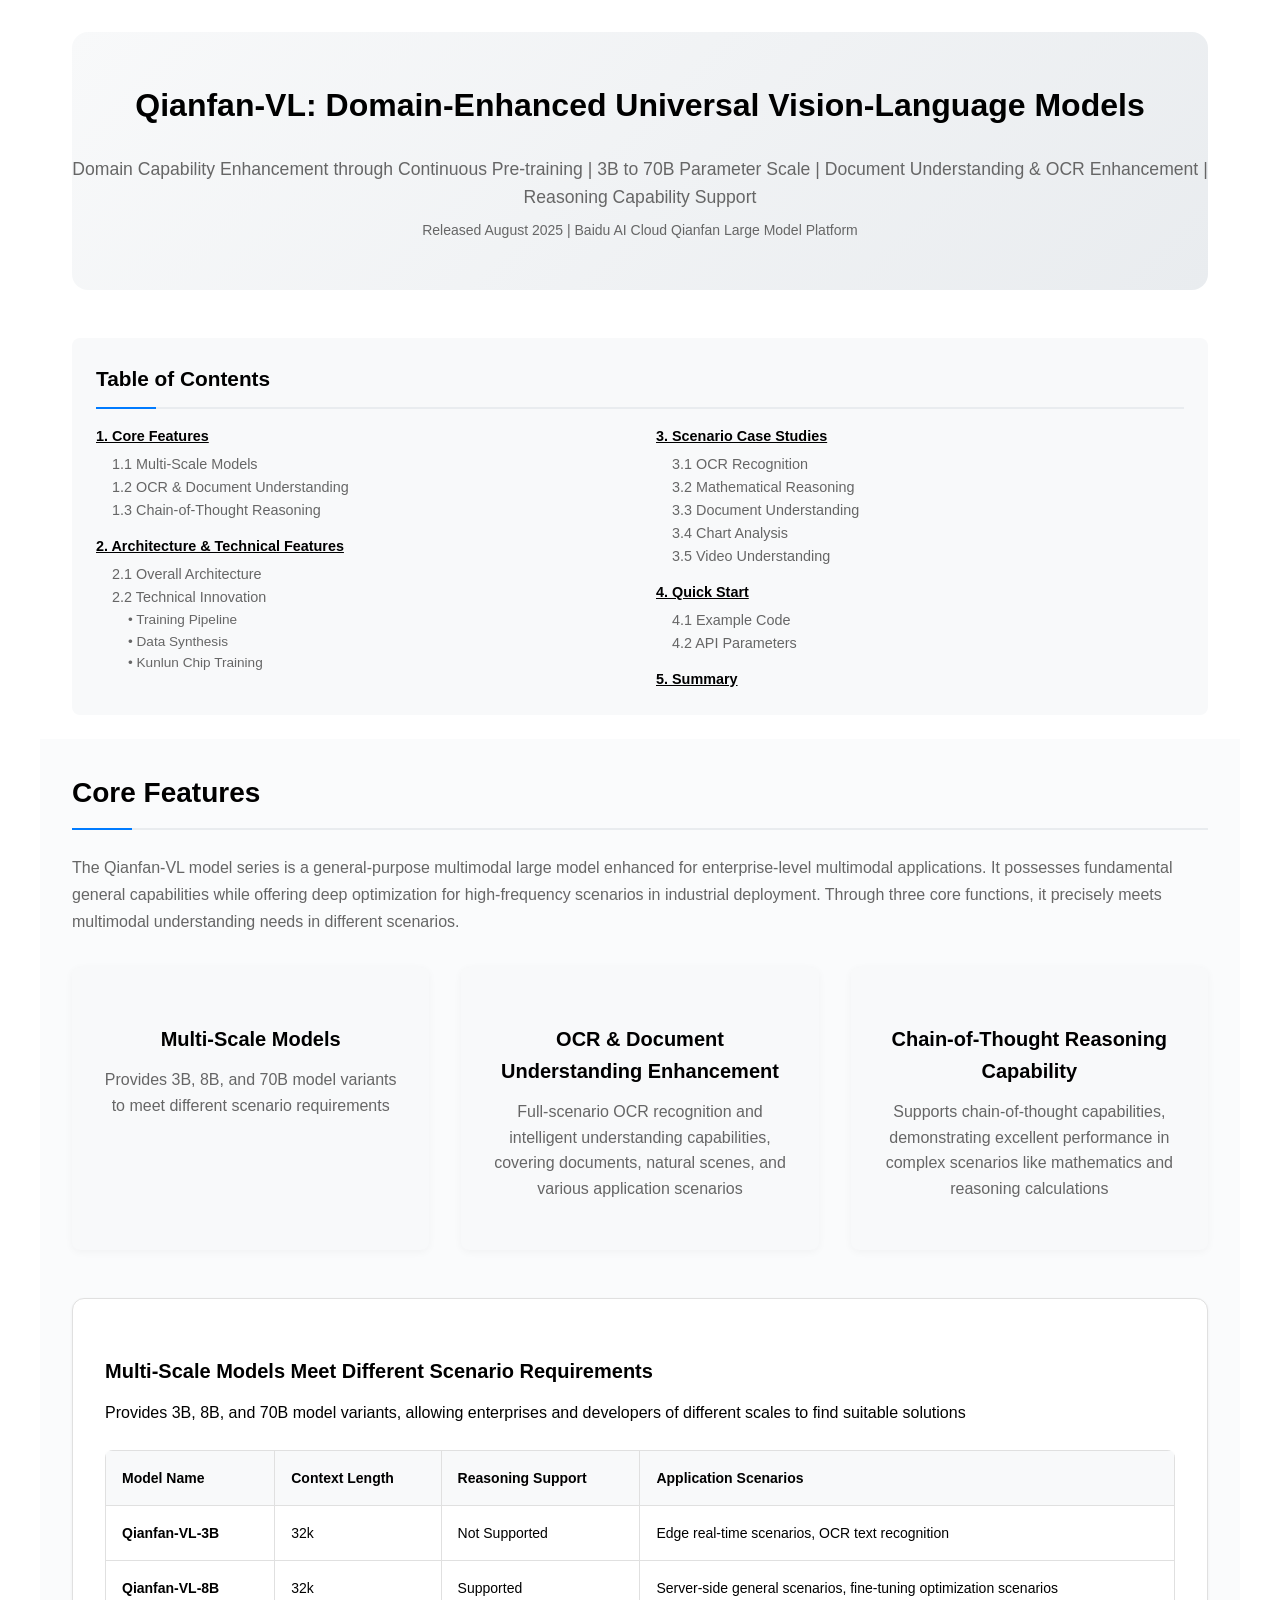
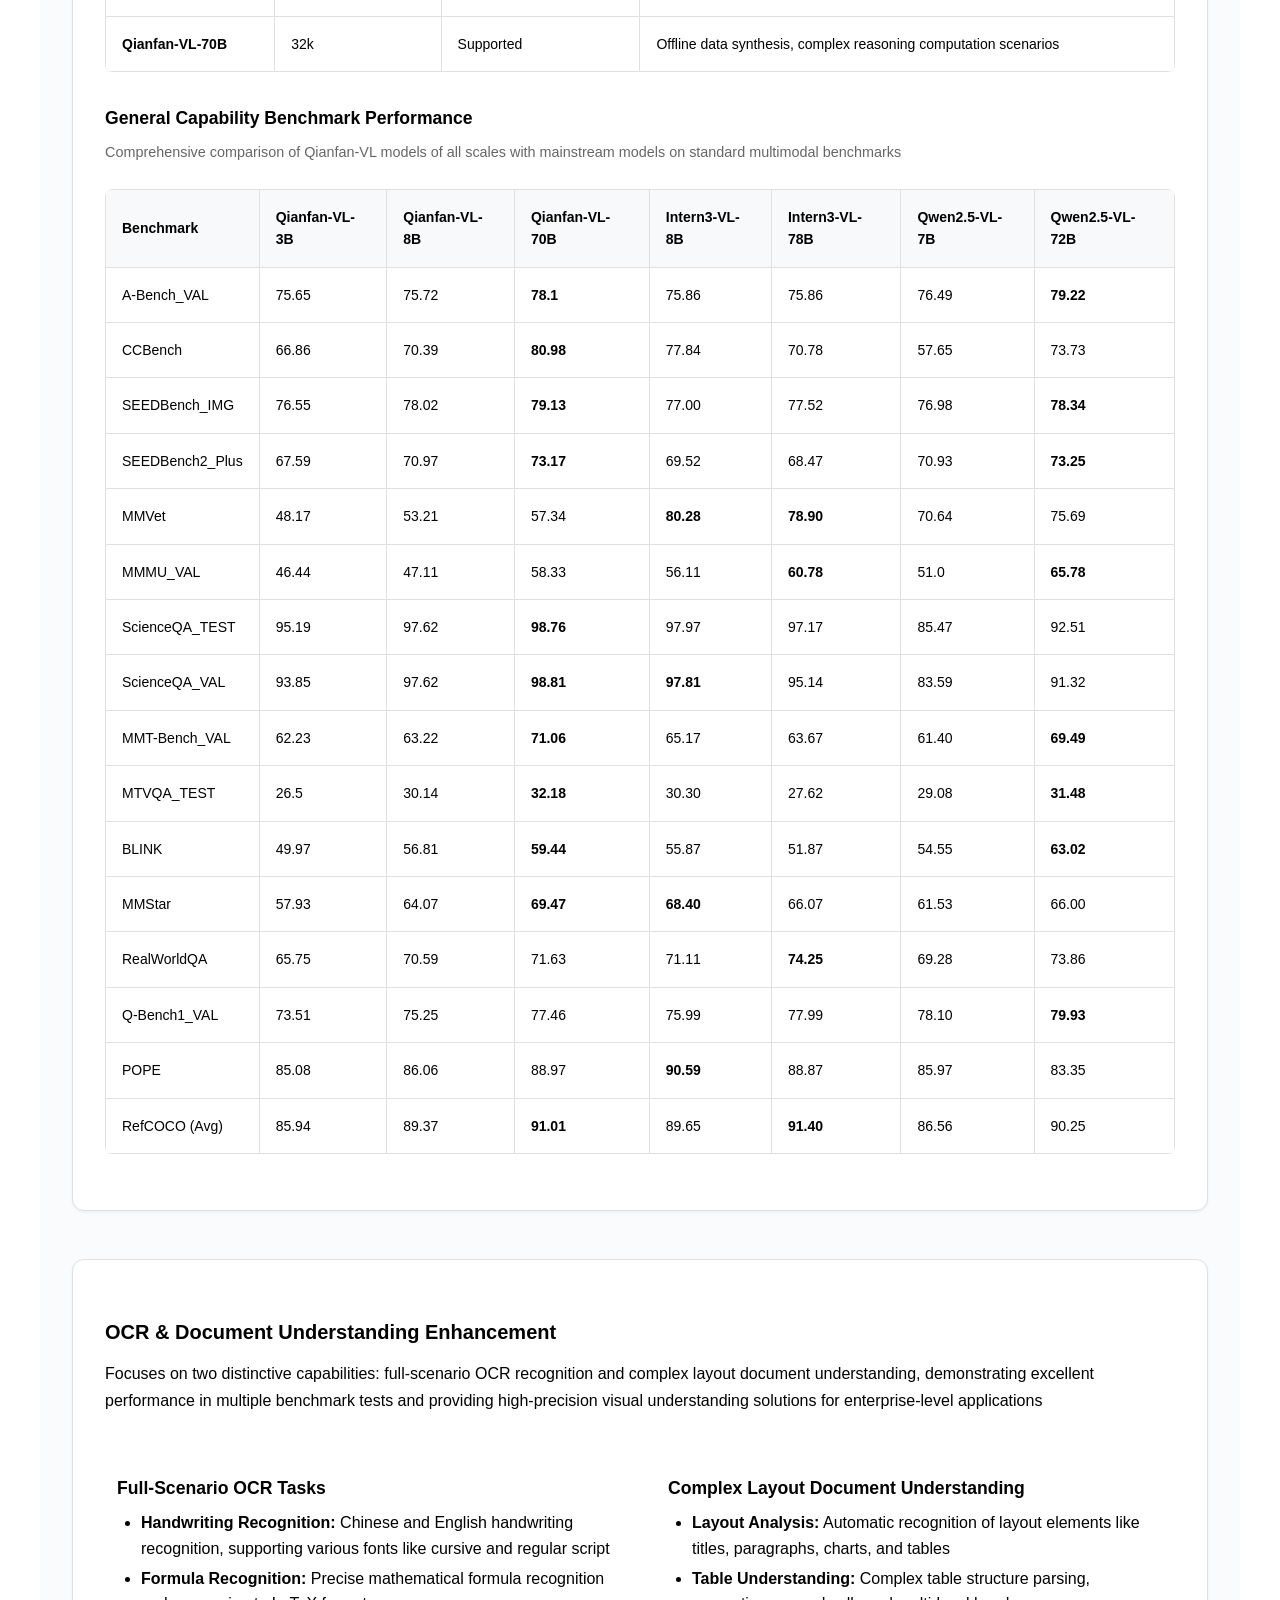
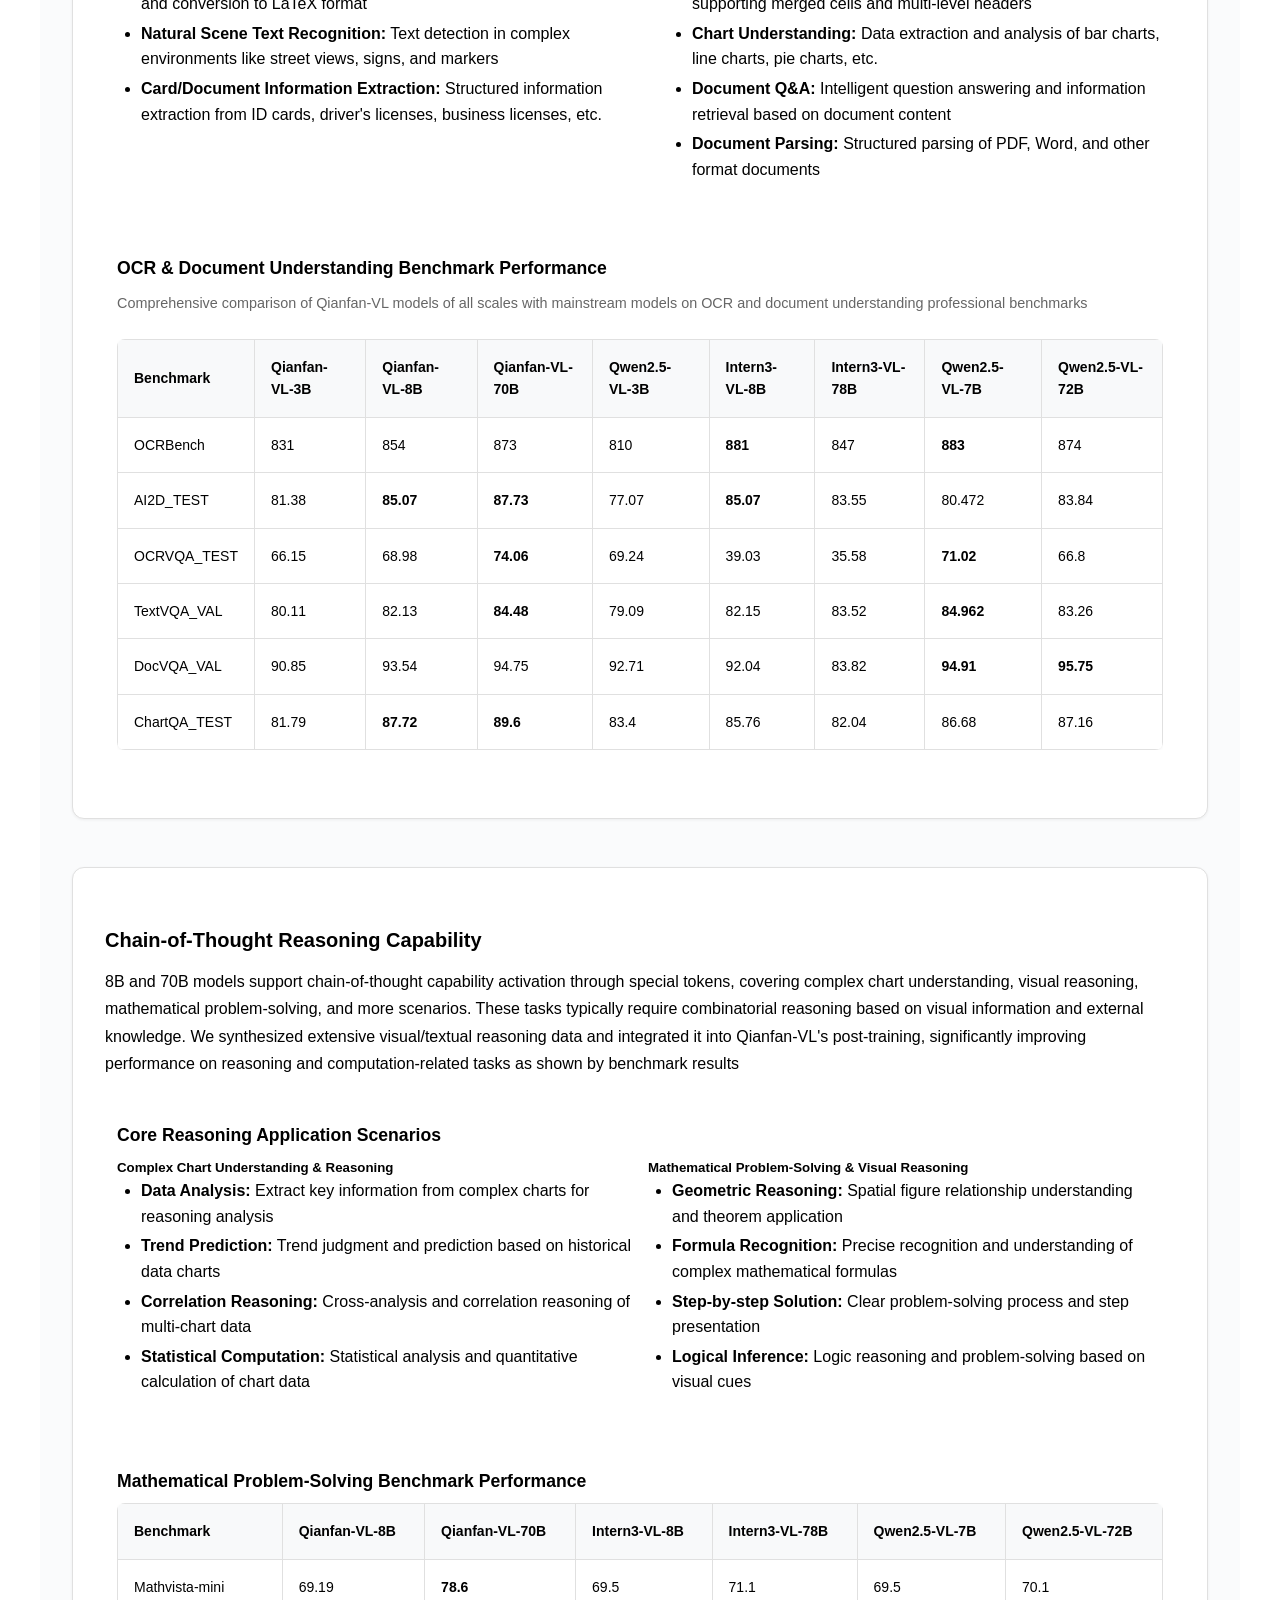
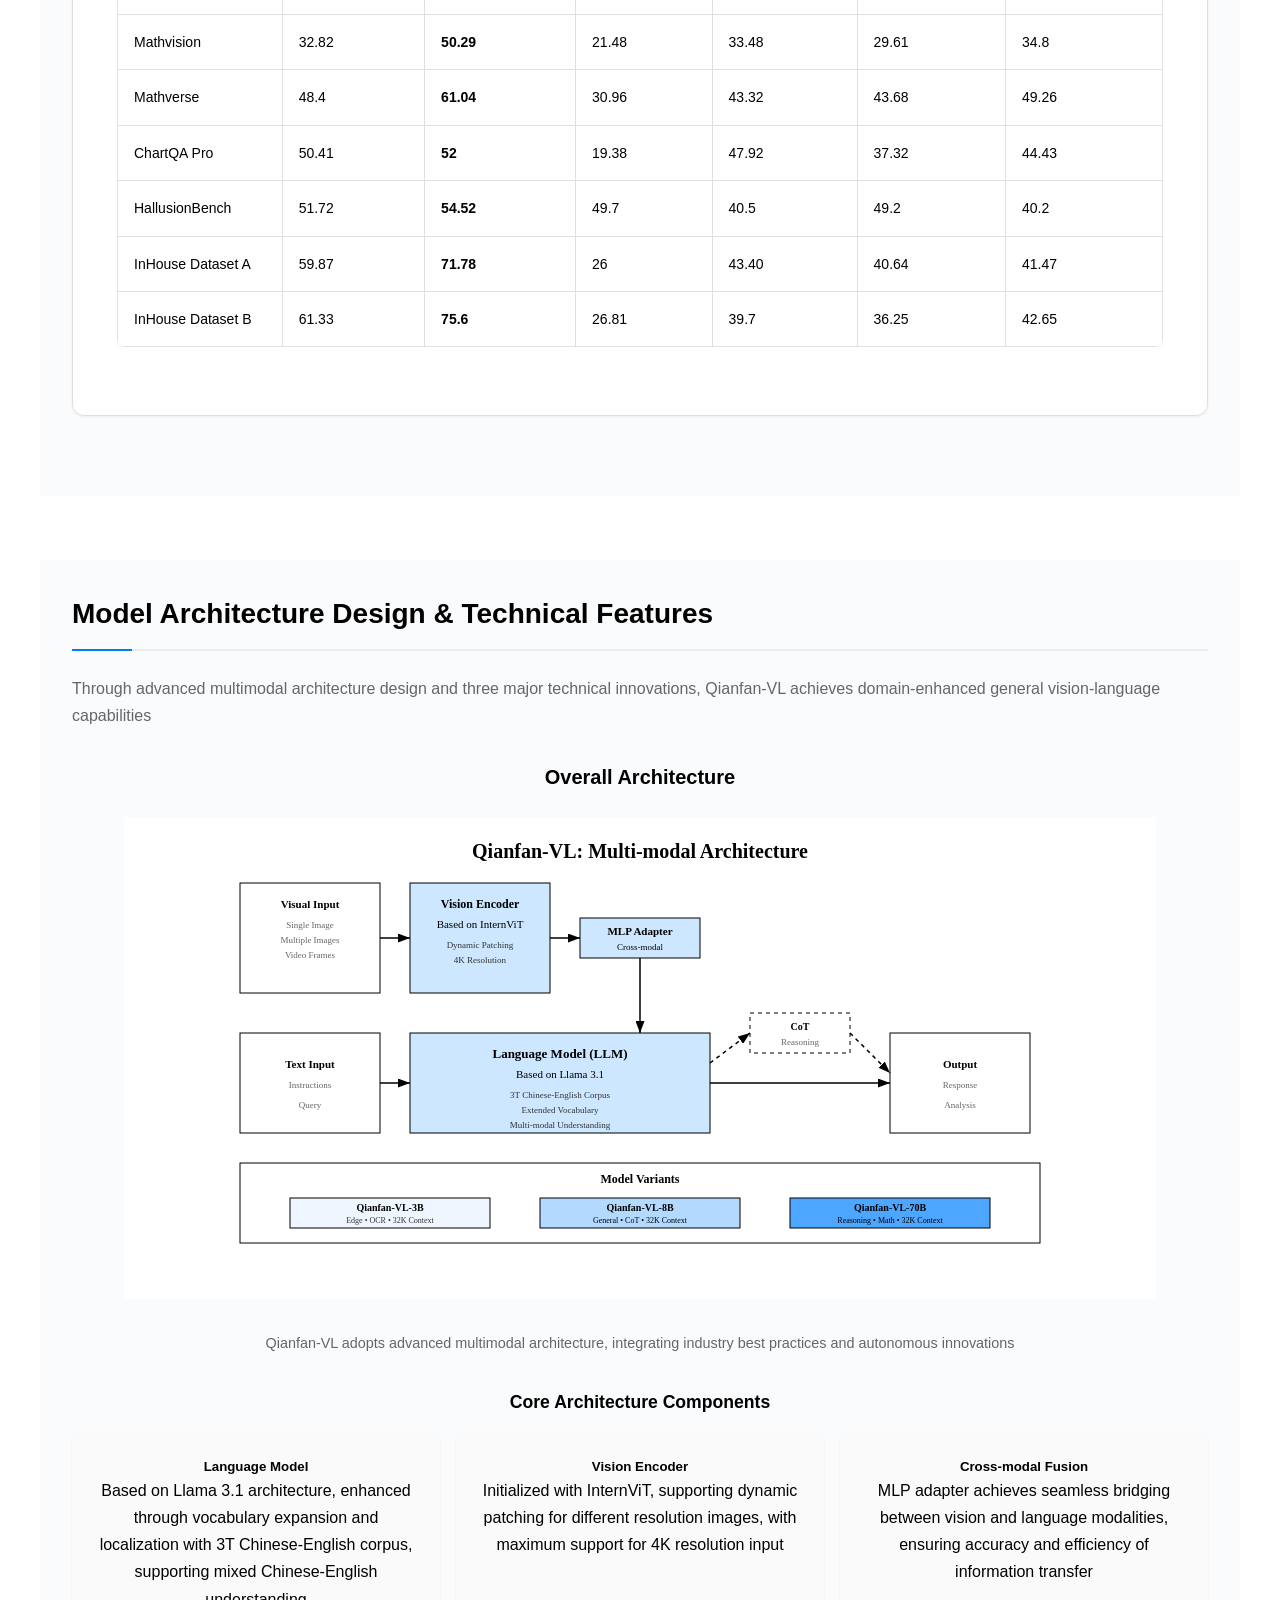
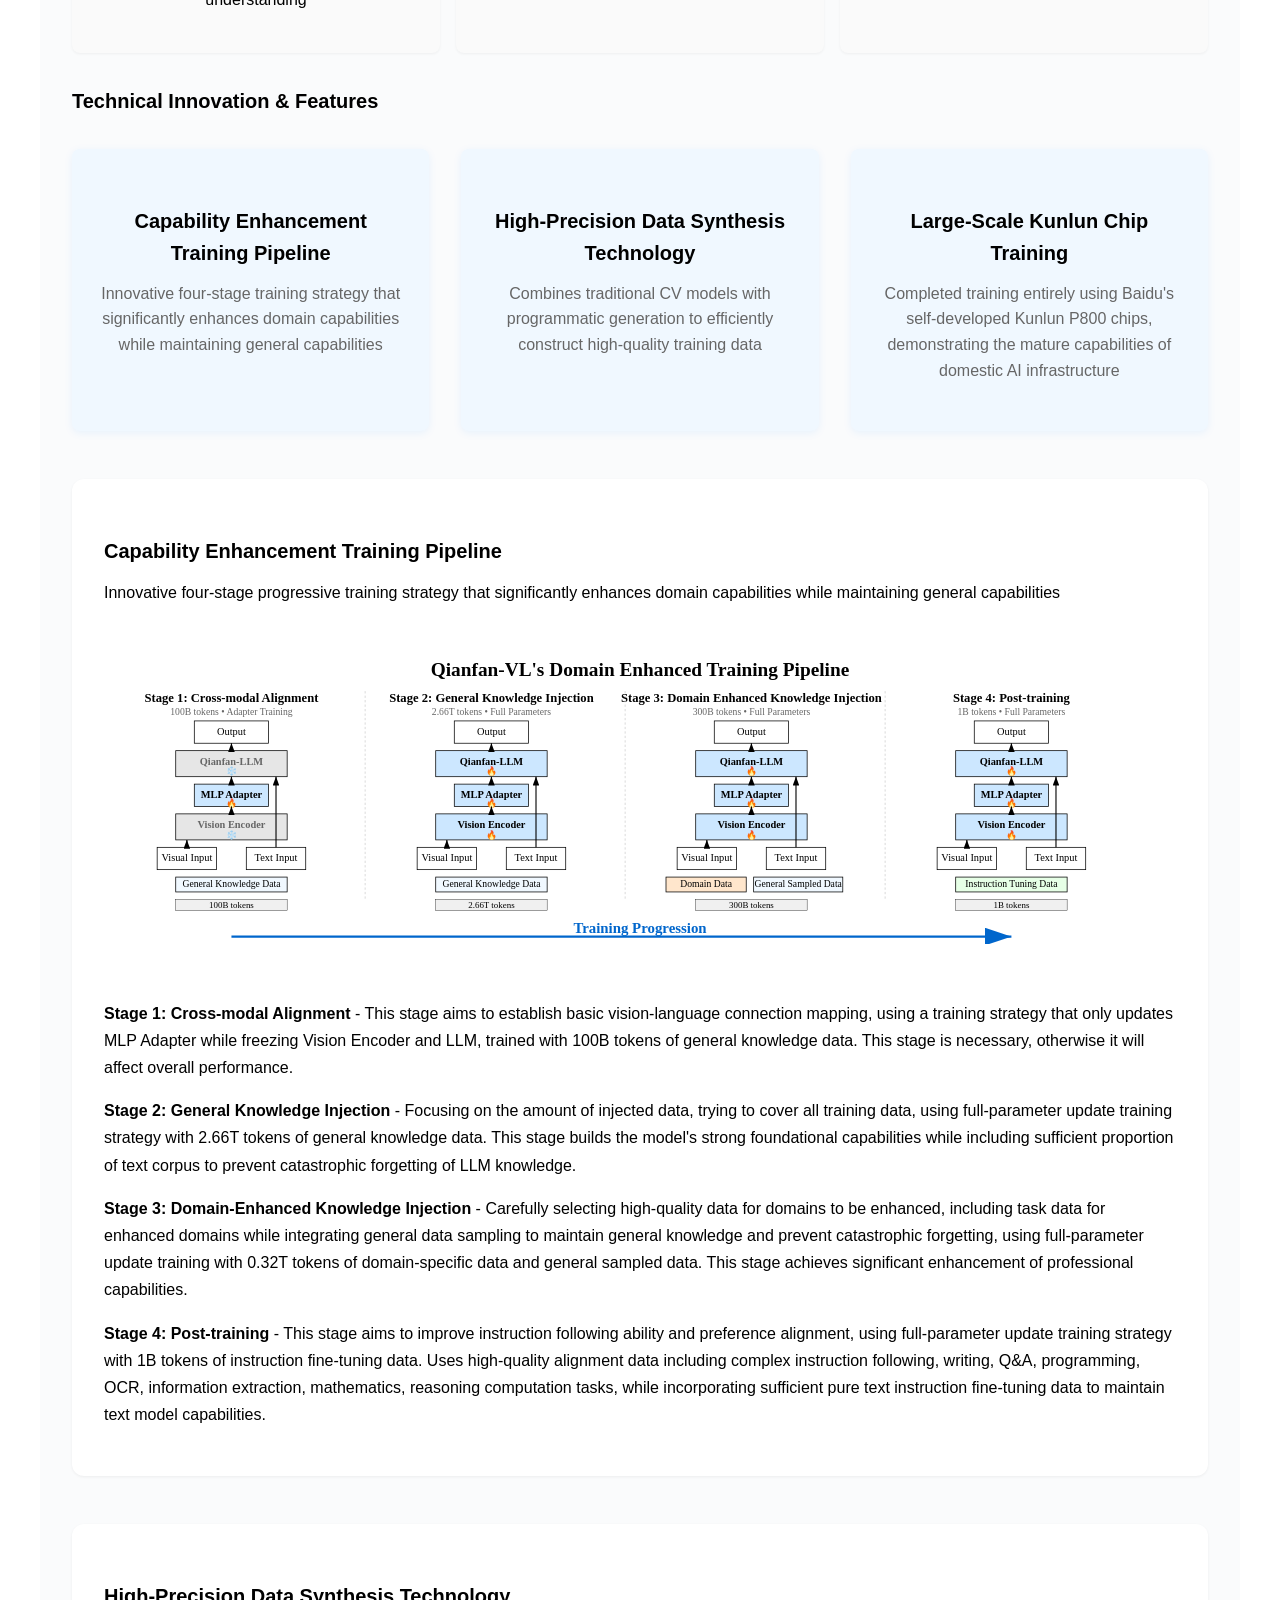
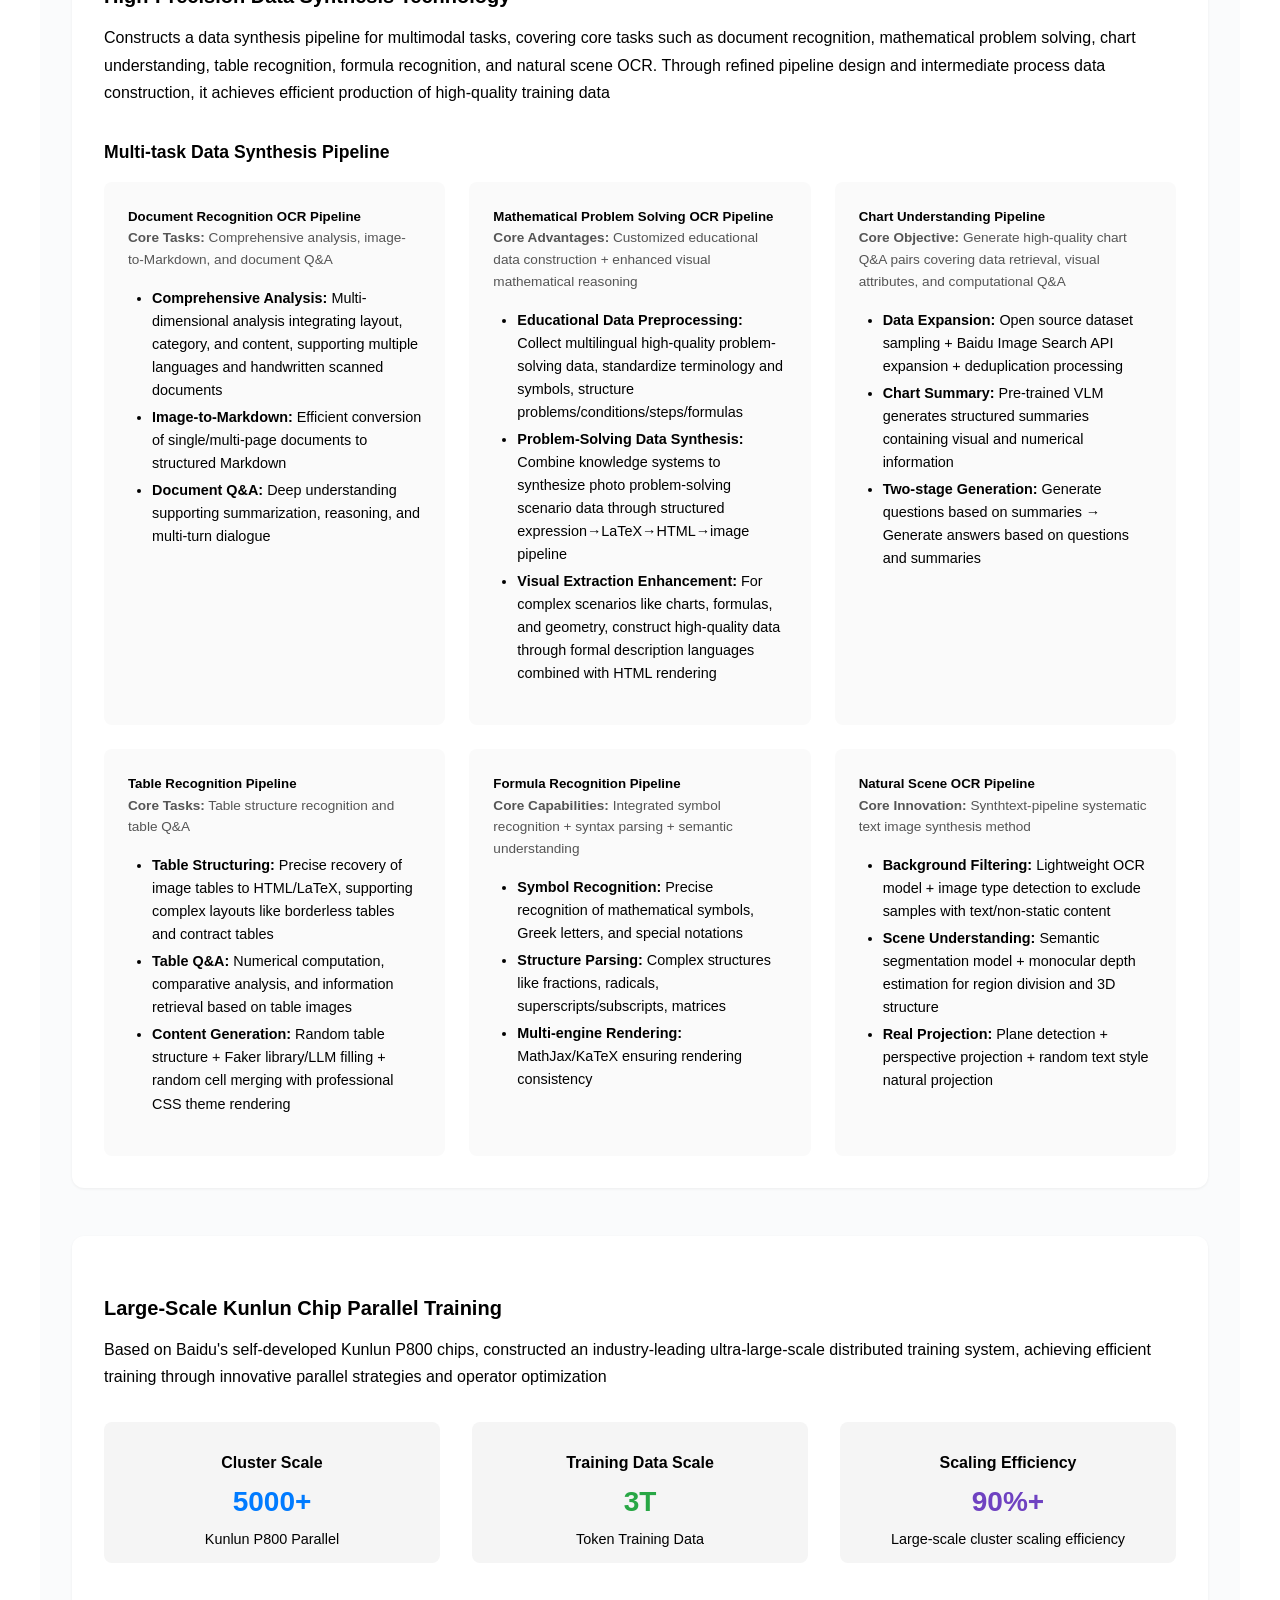
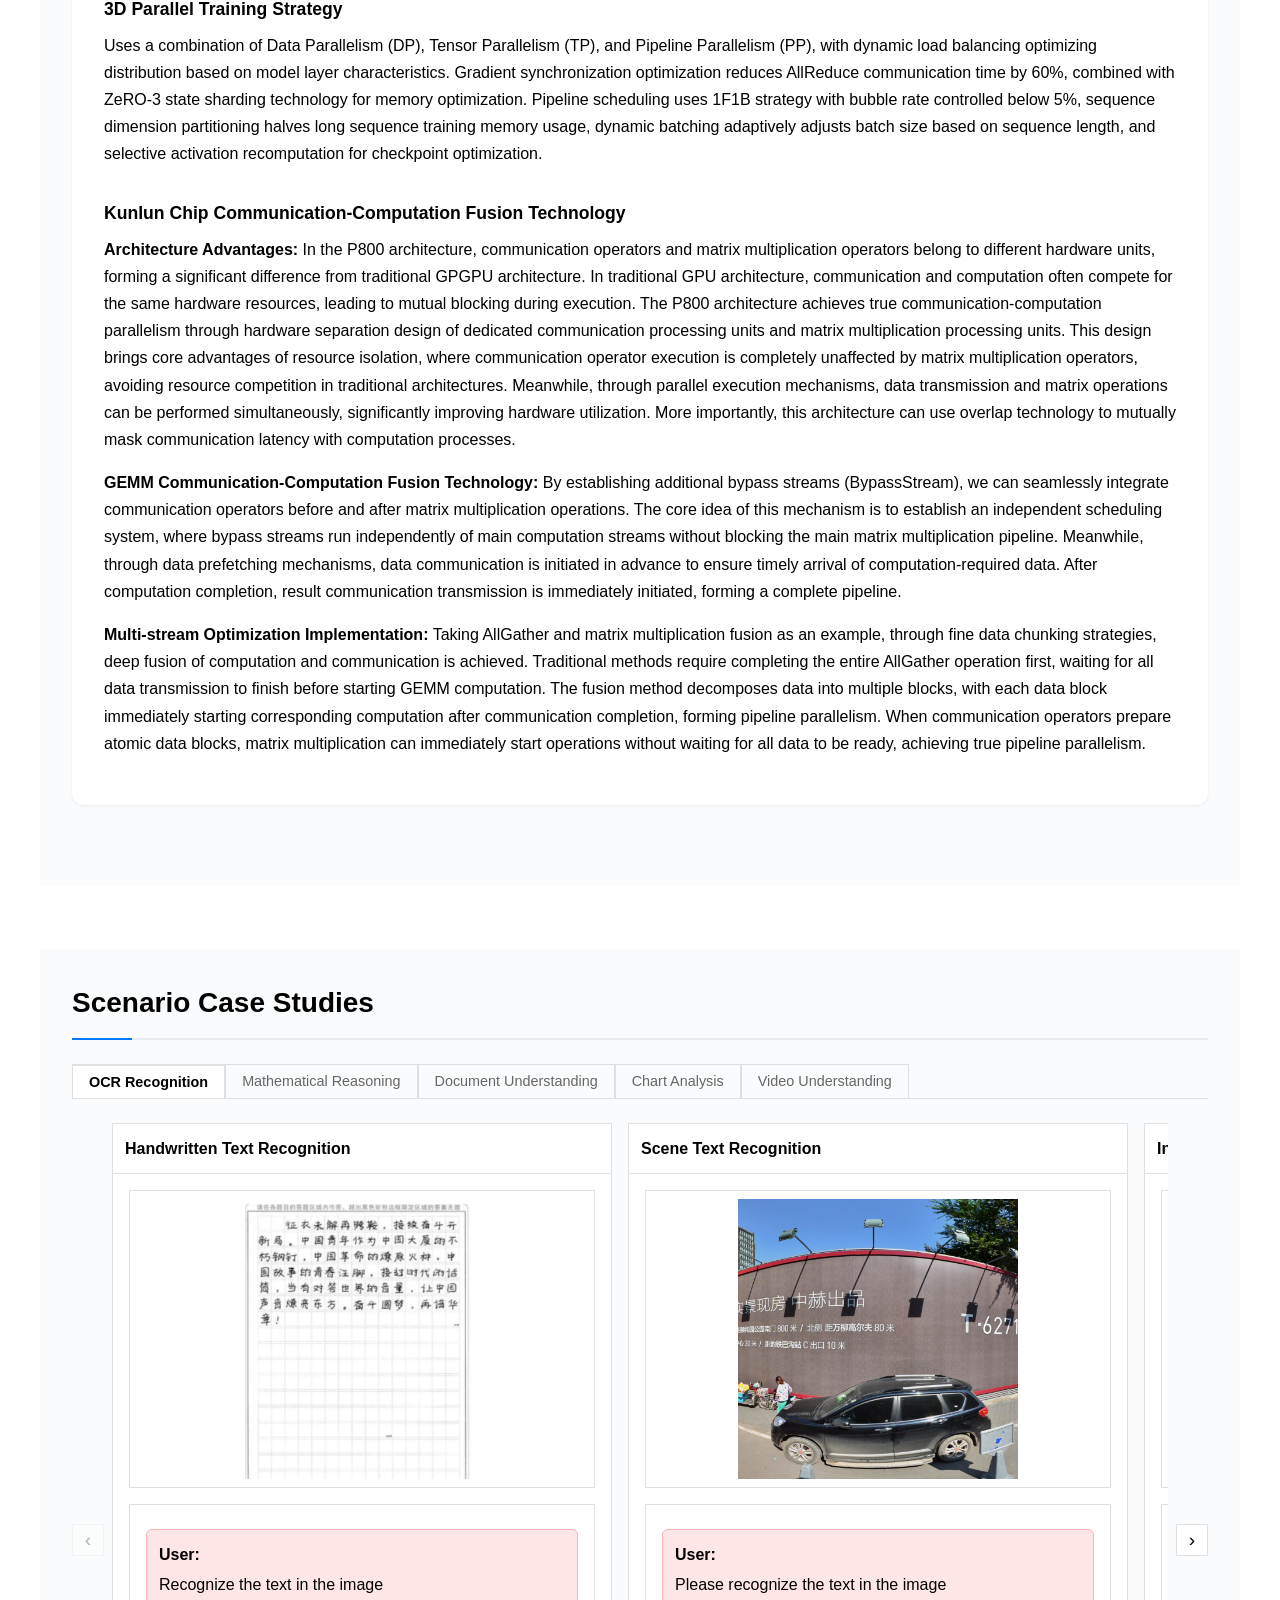
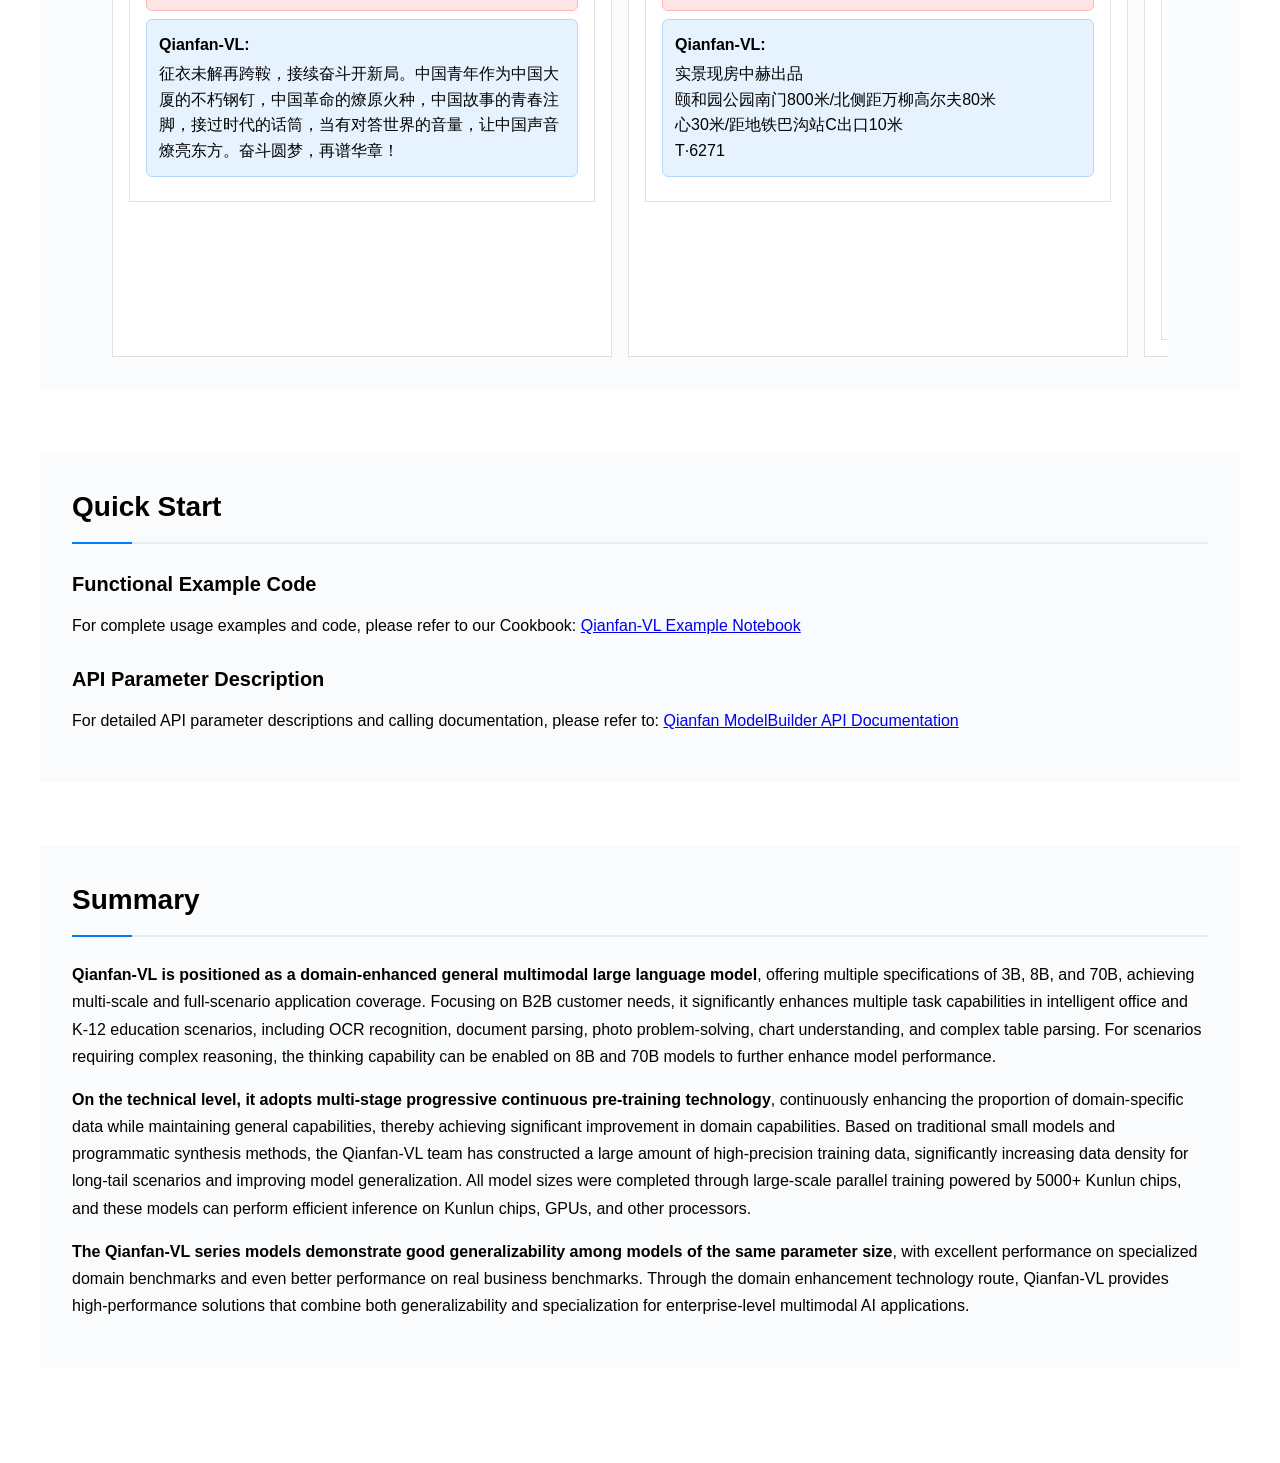
==== docs/index_en.html @ 1c493d51 "Initial commit: Qianfan-VL documentation and README" ====
<!DOCTYPE html>
<html lang="en">
<head>
    <meta charset="UTF-8">
    <meta name="viewport" content="width=device-width, initial-scale=1.0">
    <title>Qianfan-VL: Domain-Enhanced General Vision-Language Model Series | Baidu AI Cloud Qianfan</title>
    <meta name="description" content="Qianfan-VL Series: 3B to 70B parameter multimodal models focusing on document understanding, OCR enhancement, and reasoning capabilities">
    <link rel="stylesheet" href="https://cdnjs.cloudflare.com/ajax/libs/prism/1.29.0/themes/prism.min.css">
    <link rel="stylesheet" href="style.css">
    
    <style>
        /* Override Prism theme for dark code blocks */
        pre[class*="language-"],
        code[class*="language-"] {
            background: #1e1e1e !important;
            color: #d4d4d4 !important;
            text-shadow: none !important;
            -webkit-font-smoothing: auto !important;
            -moz-osx-font-smoothing: auto !important;
        }
        
        :not(pre) > code[class*="language-"],
        pre[class*="language-"] {
            background: #1e1e1e !important;
            text-shadow: none !important;
        }
        
        /* Ensure all code blocks have dark background */
        pre {
            background: #1e1e1e !important;
            border: 1px solid #3e3e42 !important;
            text-shadow: none !important;
        }
        
        pre code {
            background: transparent !important;
            color: #d4d4d4 !important;
            text-shadow: none !important;
            font-weight: normal !important;
        }
        
        /* Remove any text shadows and backgrounds from tokens */
        .token {
            text-shadow: none !important;
            background: transparent !important;
        }
        
        /* Ensure operators have no background */
        .token.operator {
            background: transparent !important;
        }
        
        /* New styles for core features section */
        .core-feature {
            background: linear-gradient(135deg, #667eea 0%, #764ba2 100%);
            border-radius: 12px;
            padding: 2rem;
            color: white;
            margin-bottom: 2rem;
        }
        
        .core-feature h3 {
            color: white;
            font-size: 1.8rem;
            margin-bottom: 1rem;
        }
        
        .tech-highlight {
            background: #f8f9fa;
            border-left: 4px solid #007bff;
            padding: 1.5rem;
            margin: 1.5rem 0;
            border-radius: 8px;
        }
        
        .capability-showcase {
            display: grid;
            grid-template-columns: repeat(auto-fit, minmax(300px, 1fr));
            gap: 2rem;
            margin: 2rem 0;
        }
    </style>
    
    <script>
        document.addEventListener('DOMContentLoaded', function() {
            // Tab switching functionality
            const tabs = document.querySelectorAll('.capability-tab');
            const panels = document.querySelectorAll('.capability-panel');
            
            tabs.forEach(tab => {
                tab.addEventListener('click', () => {
                    const targetTab = tab.dataset.tab;
                    
                    // Remove active class from all tabs and panels
                    tabs.forEach(t => t.classList.remove('active'));
                    panels.forEach(p => p.classList.remove('active'));
                    
                    // Add active class to clicked tab and corresponding panel
                    tab.classList.add('active');
                    document.getElementById(targetTab + '-panel').classList.add('active');
                });
            });
            
            // Code tab switching functionality
            const codeTabs = document.querySelectorAll('.code-tab');
            const codePanels = document.querySelectorAll('.code-panel');
            
            codeTabs.forEach(tab => {
                tab.addEventListener('click', () => {
                    const targetTab = tab.dataset.tab;
                    
                    // Remove active class from all tabs and panels
                    codeTabs.forEach(t => t.classList.remove('active'));
                    codePanels.forEach(p => p.classList.remove('active'));
                    
                    // Add active class to clicked tab and corresponding panel
                    tab.classList.add('active');
                    document.getElementById(targetTab + '-panel').classList.add('active');
                });
            });
            
            // Carousel functionality
            const carousels = document.querySelectorAll('.carousel-container');
            
            carousels.forEach(carousel => {
                const track = carousel.querySelector('.carousel-track');
                const cards = track.querySelectorAll('.capability-card');
                const prevBtn = carousel.querySelector('.carousel-prev');
                const nextBtn = carousel.querySelector('.carousel-next');
                
                let currentIndex = 0;
                const cardWidth = 520; // Card width (500px) + gap (20px)
                const visibleCards = Math.floor(carousel.offsetWidth / cardWidth);
                const maxIndex = Math.max(0, cards.length - visibleCards);
                
                function updateCarousel() {
                    const offset = -currentIndex * cardWidth;
                    track.style.transform = `translateX(${offset}px)`;
                    
                    // Update button states
                    prevBtn.disabled = currentIndex === 0;
                    nextBtn.disabled = currentIndex >= maxIndex;
                }
                
                prevBtn.addEventListener('click', () => {
                    if (currentIndex > 0) {
                        currentIndex--;
                        updateCarousel();
                    }
                });
                
                nextBtn.addEventListener('click', () => {
                    if (currentIndex < maxIndex) {
                        currentIndex++;
                        updateCarousel();
                    }
                });
                
                // Initialize carousel
                updateCarousel();
                
                // Update on window resize
                window.addEventListener('resize', () => {
                    const newVisibleCards = Math.floor(carousel.offsetWidth / cardWidth);
                    const newMaxIndex = Math.max(0, cards.length - newVisibleCards);
                    if (currentIndex > newMaxIndex) {
                        currentIndex = newMaxIndex;
                    }
                    updateCarousel();
                });
            });
            
            // Image modal functionality
            const showcaseImages = document.querySelectorAll('.showcase-image img');
            const modal = document.createElement('div');
            modal.className = 'image-modal';
            modal.innerHTML = `
                <span class="image-modal-close">&times;</span>
                <div class="image-modal-content">
                    <img src="" alt="">
                </div>
            `;
            document.body.appendChild(modal);
            
            const modalImg = modal.querySelector('.image-modal-content img');
            const closeBtn = modal.querySelector('.image-modal-close');
            
            showcaseImages.forEach(img => {
                img.addEventListener('click', () => {
                    modal.style.display = 'block';
                    modalImg.src = img.src;
                    modalImg.alt = img.alt;
                });
            });
            
            closeBtn.addEventListener('click', () => {
                modal.style.display = 'none';
            });
            
            modal.addEventListener('click', (e) => {
                if (e.target === modal) {
                    modal.style.display = 'none';
                }
            });
        });
    </script>
</head>
<body>

    <main class="main-content">
        <div class="container">
            <div class="hero-section">
                <h2 class="hero-title" style="margin: 0 0 1.5rem 0; text-align: center;">Qianfan-VL: Domain-Enhanced Universal Vision-Language Models</h2>
                <p class="hero-subtitle">Domain Capability Enhancement through Continuous Pre-training | 3B to 70B Parameter Scale | Document Understanding & OCR Enhancement | Reasoning Capability Support</p>
                <p class="hero-meta">Released August 2025 | Baidu AI Cloud Qianfan Large Model Platform</p>
            </div>

            <!-- Table of Contents -->
            <section class="table-of-contents section" style="background: #f8f9fa; padding: 1.5rem; border-radius: 8px; margin: 1.5rem 0;">
                <h2 style="font-size: 1.3rem; margin-bottom: 1rem;">Table of Contents</h2>
                <div style="display: flex; flex-wrap: wrap; gap: 2rem; font-size: 0.9rem; line-height: 1.6;">
                    <div style="flex: 1; min-width: 280px;">
                        <div style="margin-bottom: 0.8rem;">
                            <strong><a href="#core-features" style="color: var(--text-primary);">1. Core Features</a></strong>
                            <div style="margin-left: 1rem; margin-top: 0.3rem; color: #666;">
                                <a href="#multi-scale-models" style="color: inherit; text-decoration: none;">1.1 Multi-Scale Models</a><br>
                                <a href="#ocr-document" style="color: inherit; text-decoration: none;">1.2 OCR & Document Understanding</a><br>
                                <a href="#chain-reasoning" style="color: inherit; text-decoration: none;">1.3 Chain-of-Thought Reasoning</a>
                            </div>
                        </div>
                        
                        <div style="margin-bottom: 0.8rem;">
                            <strong><a href="#tech-highlights" style="color: var(--text-primary);">2. Architecture & Technical Features</a></strong>
                            <div style="margin-left: 1rem; margin-top: 0.3rem; color: #666;">
                                <a href="#overall-architecture" style="color: inherit; text-decoration: none;">2.1 Overall Architecture</a><br>
                                <a href="#tech-innovation" style="color: inherit; text-decoration: none;">2.2 Technical Innovation</a>
                                <div style="margin-left: 1rem; font-size: 0.85rem;">
                                    <a href="#training-pipeline" style="color: inherit; text-decoration: none;">• Training Pipeline</a><br>
                                    <a href="#data-synthesis" style="color: inherit; text-decoration: none;">• Data Synthesis</a><br>
                                    <a href="#kunlun-training" style="color: inherit; text-decoration: none;">• Kunlun Chip Training</a>
                                </div>
                            </div>
                        </div>
                    </div>
                    
                    <div style="flex: 1; min-width: 280px;">
                        <div style="margin-bottom: 0.8rem;">
                            <strong><a href="#applications" style="color: var(--text-primary);">3. Scenario Case Studies</a></strong>
                            <div style="margin-left: 1rem; margin-top: 0.3rem; color: #666;">
                                <a href="#ocr-cases" style="color: inherit; text-decoration: none;">3.1 OCR Recognition</a><br>
                                <a href="#math-cases" style="color: inherit; text-decoration: none;">3.2 Mathematical Reasoning</a><br>
                                <a href="#doc-cases" style="color: inherit; text-decoration: none;">3.3 Document Understanding</a><br>
                                <a href="#chart-cases" style="color: inherit; text-decoration: none;">3.4 Chart Analysis</a><br>
                                <a href="#video-cases" style="color: inherit; text-decoration: none;">3.5 Video Understanding</a>
                            </div>
                        </div>
                        
                        <div style="margin-bottom: 0.8rem;">
                            <strong><a href="#api" style="color: var(--text-primary);">4. Quick Start</a></strong>
                            <div style="margin-left: 1rem; margin-top: 0.3rem; color: #666;">
                                <a href="#examples" style="color: inherit; text-decoration: none;">4.1 Example Code</a><br>
                                <a href="#api-params" style="color: inherit; text-decoration: none;">4.2 API Parameters</a>
                            </div>
                        </div>
                        
                        <div>
                            <strong><a href="#conclusion" style="color: var(--text-primary);">5. Summary</a></strong>
                        </div>
                    </div>
                </div>
            </section>

            <section id="core-features" class="section">
                <h2>Core Features</h2>
                <p class="section-intro">
                    The Qianfan-VL model series is a general-purpose multimodal large model enhanced for enterprise-level multimodal applications. It possesses fundamental general capabilities while offering deep optimization for high-frequency scenarios in industrial deployment. Through three core functions, it precisely meets multimodal understanding needs in different scenarios.
                </p>

                <!-- Three-column horizontal layout -->
                <div class="core-features-grid">
                    <!-- Core Feature 1: Multi-scale Models -->
                    <div class="core-feature-column">
                        <h3>Multi-Scale Models</h3>
                        <p>Provides 3B, 8B, and 70B model variants to meet different scenario requirements</p>
                    </div>

                    <!-- Core Feature 2: OCR & Document Understanding Enhancement -->
                    <div class="core-feature-column">
                        <h3>OCR & Document Understanding Enhancement</h3>
                        <p>Full-scenario OCR recognition and intelligent understanding capabilities, covering documents, natural scenes, and various application scenarios</p>
                    </div>

                    <!-- Core Feature 3: Chain-of-Thought Reasoning Capability -->
                    <div class="core-feature-column">
                        <h3>Chain-of-Thought Reasoning Capability</h3>
                        <p>Supports chain-of-thought capabilities, demonstrating excellent performance in complex scenarios like mathematics and reasoning calculations</p>
                    </div>
                </div>

                <!-- Detailed expanded content -->
                <div class="core-features-details">
                    <!-- Multi-scale Model Details -->
                    <div id="multi-scale-models" class="core-feature-detail">
                        <h3>Multi-Scale Models Meet Different Scenario Requirements</h3>
                        <p>Provides 3B, 8B, and 70B model variants, allowing enterprises and developers of different scales to find suitable solutions</p>
                        <div class="table-wrapper" style="margin-top: 1.5rem;">
                            <table class="benchmark-table">
                                <thead>
                                    <tr>
                                        <th>Model Name</th>
                                        <th>Context Length</th>
                                        <th>Reasoning Support</th>
                                        <th>Application Scenarios</th>
                                    </tr>
                                </thead>
                                <tbody>
                                    <tr>
                                        <td><strong>Qianfan-VL-3B</strong></td>
                                        <td>32k</td>
                                        <td>Not Supported</td>
                                        <td>Edge real-time scenarios, OCR text recognition</td>
                                    </tr>
                                    <tr>
                                        <td><strong>Qianfan-VL-8B</strong></td>
                                        <td>32k</td>
                                        <td>Supported</td>
                                        <td>Server-side general scenarios, fine-tuning optimization scenarios</td>
                                    </tr>
                                    <tr>
                                        <td><strong>Qianfan-VL-70B</strong></td>
                                        <td>32k</td>
                                        <td>Supported</td>
                                        <td>Offline data synthesis, complex reasoning computation scenarios</td>
                                    </tr>
                                </tbody>
                            </table>
                        </div>

                        <!-- General Capability Benchmark Performance -->
                        <div style="margin-top: 2rem;">
                            <h4>General Capability Benchmark Performance</h4>
                            <p style="font-size: 0.9rem; color: var(--text-secondary); margin-bottom: 1rem;">
                                Comprehensive comparison of Qianfan-VL models of all scales with mainstream models on standard multimodal benchmarks
                            </p>
                            
                            <div class="table-wrapper">
                                <table class="benchmark-table">
                                    <thead>
                                        <tr>
                                            <th>Benchmark</th>
                                            <th>Qianfan-VL-3B</th>
                                            <th>Qianfan-VL-8B</th>
                                            <th>Qianfan-VL-70B</th>
                                            <th>Intern3-VL-8B</th>
                                            <th>Intern3-VL-78B</th>
                                            <th>Qwen2.5-VL-7B</th>
                                            <th>Qwen2.5-VL-72B</th>
                                        </tr>
                                    </thead>
                                    <tbody>
                                        <tr>
                                            <td>A-Bench_VAL</td>
                                            <td>75.65</td>
                                            <td>75.72</td>
                                            <td><strong>78.1</strong></td>
                                            <td>75.86</td>
                                            <td>75.86</td>
                                            <td>76.49</td>
                                            <td><strong>79.22</strong></td>
                                        </tr>
                                        <tr>
                                            <td>CCBench</td>
                                            <td>66.86</td>
                                            <td>70.39</td>
                                            <td><strong>80.98</strong></td>
                                            <td>77.84</td>
                                            <td>70.78</td>
                                            <td>57.65</td>
                                            <td>73.73</td>
                                        </tr>
                                        <tr>
                                            <td>SEEDBench_IMG</td>
                                            <td>76.55</td>
                                            <td>78.02</td>
                                            <td><strong>79.13</strong></td>
                                            <td>77.00</td>
                                            <td>77.52</td>
                                            <td>76.98</td>
                                            <td><strong>78.34</strong></td>
                                        </tr>
                                        <tr>
                                            <td>SEEDBench2_Plus</td>
                                            <td>67.59</td>
                                            <td>70.97</td>
                                            <td><strong>73.17</strong></td>
                                            <td>69.52</td>
                                            <td>68.47</td>
                                            <td>70.93</td>
                                            <td><strong>73.25</strong></td>
                                        </tr>
                                        <tr>
                                            <td>MMVet</td>
                                            <td>48.17</td>
                                            <td>53.21</td>
                                            <td>57.34</td>
                                            <td><strong>80.28</strong></td>
                                            <td><strong>78.90</strong></td>
                                            <td>70.64</td>
                                            <td>75.69</td>
                                        </tr>
                                        <tr>
                                            <td>MMMU_VAL</td>
                                            <td>46.44</td>
                                            <td>47.11</td>
                                            <td>58.33</td>
                                            <td>56.11</td>
                                            <td><strong>60.78</strong></td>
                                            <td>51.0</td>
                                            <td><strong>65.78</strong></td>
                                        </tr>
                                        <tr>
                                            <td>ScienceQA_TEST</td>
                                            <td>95.19</td>
                                            <td>97.62</td>
                                            <td><strong>98.76</strong></td>
                                            <td>97.97</td>
                                            <td>97.17</td>
                                            <td>85.47</td>
                                            <td>92.51</td>
                                        </tr>
                                        <tr>
                                            <td>ScienceQA_VAL</td>
                                            <td>93.85</td>
                                            <td>97.62</td>
                                            <td><strong>98.81</strong></td>
                                            <td><strong>97.81</strong></td>
                                            <td>95.14</td>
                                            <td>83.59</td>
                                            <td>91.32</td>
                                        </tr>
                                        <tr>
                                            <td>MMT-Bench_VAL</td>
                                            <td>62.23</td>
                                            <td>63.22</td>
                                            <td><strong>71.06</strong></td>
                                            <td>65.17</td>
                                            <td>63.67</td>
                                            <td>61.40</td>
                                            <td><strong>69.49</strong></td>
                                        </tr>
                                        <tr>
                                            <td>MTVQA_TEST</td>
                                            <td>26.5</td>
                                            <td>30.14</td>
                                            <td><strong>32.18</strong></td>
                                            <td>30.30</td>
                                            <td>27.62</td>
                                            <td>29.08</td>
                                            <td><strong>31.48</strong></td>
                                        </tr>
                                        <tr>
                                            <td>BLINK</td>
                                            <td>49.97</td>
                                            <td>56.81</td>
                                            <td><strong>59.44</strong></td>
                                            <td>55.87</td>
                                            <td>51.87</td>
                                            <td>54.55</td>
                                            <td><strong>63.02</strong></td>
                                        </tr>
                                        <tr>
                                            <td>MMStar</td>
                                            <td>57.93</td>
                                            <td>64.07</td>
                                            <td><strong>69.47</strong></td>
                                            <td><strong>68.40</strong></td>
                                            <td>66.07</td>
                                            <td>61.53</td>
                                            <td>66.00</td>
                                        </tr>
                                        <tr>
                                            <td>RealWorldQA</td>
                                            <td>65.75</td>
                                            <td>70.59</td>
                                            <td>71.63</td>
                                            <td>71.11</td>
                                            <td><strong>74.25</strong></td>
                                            <td>69.28</td>
                                            <td>73.86</td>
                                        </tr>
                                        <tr>
                                            <td>Q-Bench1_VAL</td>
                                            <td>73.51</td>
                                            <td>75.25</td>
                                            <td>77.46</td>
                                            <td>75.99</td>
                                            <td>77.99</td>
                                            <td>78.10</td>
                                            <td><strong>79.93</strong></td>
                                        </tr>
                                        <tr>
                                            <td>POPE</td>
                                            <td>85.08</td>
                                            <td>86.06</td>
                                            <td>88.97</td>
                                            <td><strong>90.59</strong></td>
                                            <td>88.87</td>
                                            <td>85.97</td>
                                            <td>83.35</td>
                                        </tr>
                                        <tr>
                                            <td>RefCOCO (Avg)</td>
                                            <td>85.94</td>
                                            <td>89.37</td>
                                            <td><strong>91.01</strong></td>
                                            <td>89.65</td>
                                            <td><strong>91.40</strong></td>
                                            <td>86.56</td>
                                            <td>90.25</td>
                                        </tr>
                                    </tbody>
                                </table>
                            </div>
                        </div>
                    </div>

                    <!-- OCR & Document Understanding Capability Details -->
                    <div id="ocr-document" class="core-feature-detail">
                        <h3>OCR & Document Understanding Enhancement</h3>
                        <p>Focuses on two distinctive capabilities: full-scenario OCR recognition and complex layout document understanding, demonstrating excellent performance in multiple benchmark tests and providing high-precision visual understanding solutions for enterprise-level applications</p>
                        
                        <div class="feature-grid" style="display: grid; grid-template-columns: 1fr 1fr; gap: 2rem; margin-top: 2rem;">
                            <div style="padding: 0.75rem;">
                                <h4>Full-Scenario OCR Tasks</h4>
                                <ul>
                                    <li><strong>Handwriting Recognition:</strong> Chinese and English handwriting recognition, supporting various fonts like cursive and regular script</li>
                                    <li><strong>Formula Recognition:</strong> Precise mathematical formula recognition and conversion to LaTeX format</li>
                                    <li><strong>Natural Scene Text Recognition:</strong> Text detection in complex environments like street views, signs, and markers</li>
                                    <li><strong>Card/Document Information Extraction:</strong> Structured information extraction from ID cards, driver's licenses, business licenses, etc.</li>
                                </ul>
                            </div>
                            <div style="padding: 0.75rem;">
                                <h4>Complex Layout Document Understanding</h4>
                                <ul>
                                    <li><strong>Layout Analysis:</strong> Automatic recognition of layout elements like titles, paragraphs, charts, and tables</li>
                                    <li><strong>Table Understanding:</strong> Complex table structure parsing, supporting merged cells and multi-level headers</li>
                                    <li><strong>Chart Understanding:</strong> Data extraction and analysis of bar charts, line charts, pie charts, etc.</li>
                                    <li><strong>Document Q&A:</strong> Intelligent question answering and information retrieval based on document content</li>
                                    <li><strong>Document Parsing:</strong> Structured parsing of PDF, Word, and other format documents</li>
                                </ul>
                            </div>
                        </div>

                        <div style="padding: 0.75rem; margin-top: 1rem;">
                            <h4>OCR & Document Understanding Benchmark Performance</h4>
                            <p style="font-size: 0.9rem; color: var(--text-secondary); margin-bottom: 1rem;">
                                Comprehensive comparison of Qianfan-VL models of all scales with mainstream models on OCR and document understanding professional benchmarks
                            </p>
                            
                            <div class="table-wrapper">
                                <table class="benchmark-table">
                                    <thead>
                                        <tr>
                                            <th>Benchmark</th>
                                            <th>Qianfan-VL-3B</th>
                                            <th>Qianfan-VL-8B</th>
                                            <th>Qianfan-VL-70B</th>
                                            <th>Qwen2.5-VL-3B</th>
                                            <th>Intern3-VL-8B</th>
                                            <th>Intern3-VL-78B</th>
                                            <th>Qwen2.5-VL-7B</th>
                                            <th>Qwen2.5-VL-72B</th>
                                        </tr>
                                    </thead>
                                    <tbody>
                                        <tr>
                                            <td>OCRBench</td>
                                            <td>831</td>
                                            <td>854</td>
                                            <td>873</td>
                                            <td>810</td>
                                            <td><strong>881</strong></td>
                                            <td>847</td>
                                            <td><strong>883</strong></td>
                                            <td>874</td>
                                        </tr>
                                        <tr>
                                            <td>AI2D_TEST</td>
                                            <td>81.38</td>
                                            <td><strong>85.07</strong></td>
                                            <td><strong>87.73</strong></td>
                                            <td>77.07</td>
                                            <td><strong>85.07</strong></td>
                                            <td>83.55</td>
                                            <td>80.472</td>
                                            <td>83.84</td>
                                        </tr>
                                        <tr>
                                            <td>OCRVQA_TEST</td>
                                            <td>66.15</td>
                                            <td>68.98</td>
                                            <td><strong>74.06</strong></td>
                                            <td>69.24</td>
                                            <td>39.03</td>
                                            <td>35.58</td>
                                            <td><strong>71.02</strong></td>
                                            <td>66.8</td>
                                        </tr>
                                        <tr>
                                            <td>TextVQA_VAL</td>
                                            <td>80.11</td>
                                            <td>82.13</td>
                                            <td><strong>84.48</strong></td>
                                            <td>79.09</td>
                                            <td>82.15</td>
                                            <td>83.52</td>
                                            <td><strong>84.962</strong></td>
                                            <td>83.26</td>
                                        </tr>
                                        <tr>
                                            <td>DocVQA_VAL</td>
                                            <td>90.85</td>
                                            <td>93.54</td>
                                            <td>94.75</td>
                                            <td>92.71</td>
                                            <td>92.04</td>
                                            <td>83.82</td>
                                            <td><strong>94.91</strong></td>
                                            <td><strong>95.75</strong></td>
                                        </tr>
                                        <tr>
                                            <td>ChartQA_TEST</td>
                                            <td>81.79</td>
                                            <td><strong>87.72</strong></td>
                                            <td><strong>89.6</strong></td>
                                            <td>83.4</td>
                                            <td>85.76</td>
                                            <td>82.04</td>
                                            <td>86.68</td>
                                            <td>87.16</td>
                                        </tr>
                                    </tbody>
                                </table>
                            </div>
                            
                        </div>
                    </div>

                    <!-- Chain-of-Thought Reasoning Capability Details -->
                    <div id="chain-reasoning" class="core-feature-detail">
                        <h3>Chain-of-Thought Reasoning Capability</h3>
                        <p>8B and 70B models support chain-of-thought capability activation through special tokens, covering complex chart understanding, visual reasoning, mathematical problem-solving, and more scenarios. These tasks typically require combinatorial reasoning based on visual information and external knowledge. We synthesized extensive visual/textual reasoning data and integrated it into Qianfan-VL's post-training, significantly improving performance on reasoning and computation-related tasks as shown by benchmark results</p>
                        
                        <div class="reasoning-features">
                            <div style="padding: 0.75rem; margin-top: 1rem;">
                                <h4>Core Reasoning Application Scenarios</h4>
                                <div style="display: grid; grid-template-columns: 1fr 1fr; gap: 1rem; margin-top: 0.5rem;">
                                    <div>
                                        <h5>Complex Chart Understanding & Reasoning</h5>
                                        <ul>
                                            <li><strong>Data Analysis:</strong> Extract key information from complex charts for reasoning analysis</li>
                                            <li><strong>Trend Prediction:</strong> Trend judgment and prediction based on historical data charts</li>
                                            <li><strong>Correlation Reasoning:</strong> Cross-analysis and correlation reasoning of multi-chart data</li>
                                            <li><strong>Statistical Computation:</strong> Statistical analysis and quantitative calculation of chart data</li>
                                        </ul>
                                    </div>
                                    <div>
                                        <h5>Mathematical Problem-Solving & Visual Reasoning</h5>
                                        <ul>
                                            <li><strong>Geometric Reasoning:</strong> Spatial figure relationship understanding and theorem application</li>
                                            <li><strong>Formula Recognition:</strong> Precise recognition and understanding of complex mathematical formulas</li>
                                            <li><strong>Step-by-step Solution:</strong> Clear problem-solving process and step presentation</li>
                                            <li><strong>Logical Inference:</strong> Logic reasoning and problem-solving based on visual cues</li>
                                        </ul>
                                    </div>
                                </div>
                            </div>
                            
                            <div style="padding: 0.75rem; margin-top: 1rem;">
                                <h4>Mathematical Problem-Solving Benchmark Performance</h4>
                                <div class="table-wrapper" style="margin-top: 0.5rem;">
                                    <table class="benchmark-table">
                                        <thead>
                                            <tr>
                                                <th>Benchmark</th>
                                                <th>Qianfan-VL-8B</th>
                                                <th>Qianfan-VL-70B</th>
                                                <th>Intern3-VL-8B</th>
                                                <th>Intern3-VL-78B</th>
                                                <th>Qwen2.5-VL-7B</th>
                                                <th>Qwen2.5-VL-72B</th>
                                            </tr>
                                        </thead>
                                        <tbody>
                                            <tr>
                                                <td>Mathvista-mini</td>
                                                <td>69.19</td>
                                                <td><strong>78.6</strong></td>
                                                <td>69.5</td>
                                                <td>71.1</td>
                                                <td>69.5</td>
                                                <td>70.1</td>
                                            </tr>
                                            <tr>
                                                <td>Mathvision</td>
                                                <td>32.82</td>
                                                <td><strong>50.29</strong></td>
                                                <td>21.48</td>
                                                <td>33.48</td>
                                                <td>29.61</td>
                                                <td>34.8</td>
                                            </tr>
                                            <tr>
                                                <td>Mathverse</td>
                                                <td>48.4</td>
                                                <td><strong>61.04</strong></td>
                                                <td>30.96</td>
                                                <td>43.32</td>
                                                <td>43.68</td>
                                                <td>49.26</td>
                                            </tr>
                                            <tr>
                                                <td>ChartQA Pro</td>
                                                <td>50.41</td>
                                                <td><strong>52</strong></td>
                                                <td>19.38</td>
                                                <td>47.92</td>
                                                <td>37.32</td>
                                                <td>44.43</td>
                                            </tr>
                                            <tr>
                                                <td>HallusionBench</td>
                                                <td>51.72</td>
                                                <td><strong>54.52</strong></td>
                                                <td>49.7</td>
                                                <td>40.5</td>
                                                <td>49.2</td>
                                                <td>40.2</td>
                                            </tr>
                                            <tr>
                                                <td>InHouse Dataset A</td>
                                                <td>59.87</td>
                                                <td><strong>71.78</strong></td>
                                                <td>26</td>
                                                <td>43.40</td>
                                                <td>40.64</td>
                                                <td>41.47</td>
                                            </tr>
                                            <tr>
                                                <td>InHouse Dataset B</td>
                                                <td>61.33</td>
                                                <td><strong>75.6</strong></td>
                                                <td>26.81</td>
                                                <td>39.7</td>
                                                <td>36.25</td>
                                                <td>42.65</td>
                                            </tr>
                                        </tbody>
                                    </table>
                                </div>
                            </div>
                        </div>
                    </div>
                </div>
            </section>

            <section id="tech-highlights" class="section">
                <h2>Model Architecture Design & Technical Features</h2>
                <p class="section-intro">
                    Through advanced multimodal architecture design and three major technical innovations, Qianfan-VL achieves domain-enhanced general vision-language capabilities
                </p>

                <!-- Architecture Overview -->
                <div id="overall-architecture" class="architecture-overview" style="margin: 2rem 0;">
                    <h3>Overall Architecture</h3>
                    <div style="text-align: center; margin: 1.5rem 0;">
                        <img src="images/qianfan_vl_arch_professional.svg" alt="Qianfan-VL Architecture" class="architecture-image">
                    </div>
                    <p style="text-align: center; color: #666; font-size: 0.9rem;">
                        Qianfan-VL adopts advanced multimodal architecture, integrating industry best practices and autonomous innovations
                    </p>
                    
                    <!-- Architecture Component Description -->
                    <div class="architecture-details" style="margin: 2rem 0;">
                        <h4>Core Architecture Components</h4>
                        <div class="feature-grid">
                            <div class="feature-card">
                                <h5>Language Model</h5>
                                <p>Based on Llama 3.1 architecture, enhanced through vocabulary expansion and localization with 3T Chinese-English corpus, supporting mixed Chinese-English understanding</p>
                            </div>
                            <div class="feature-card">
                                <h5>Vision Encoder</h5>
                                <p>Initialized with InternViT, supporting dynamic patching for different resolution images, with maximum support for 4K resolution input</p>
                            </div>
                            <div class="feature-card">
                                <h5>Cross-modal Fusion</h5>
                                <p>MLP adapter achieves seamless bridging between vision and language modalities, ensuring accuracy and efficiency of information transfer</p>
                            </div>
                        </div>
                    </div>
                </div>

                <!-- Technical Innovation & Features -->
                <h3 id="tech-innovation">Technical Innovation & Features</h3>
                
                <!-- Three-column horizontal layout - Technical Innovation Features -->
                <div class="tech-highlights-grid">
                    <!-- Technical Feature 1: Capability Enhancement Training Pipeline -->
                    <div class="tech-highlight-column">
                        <h3>Capability Enhancement Training Pipeline</h3>
                        <p>Innovative four-stage training strategy that significantly enhances domain capabilities while maintaining general capabilities</p>
                    </div>

                    <!-- Technical Feature 2: High-Precision Data Synthesis Technology -->
                    <div class="tech-highlight-column">
                        <h3>High-Precision Data Synthesis Technology</h3>
                        <p>Combines traditional CV models with programmatic generation to efficiently construct high-quality training data</p>
                    </div>

                    <!-- Technical Feature 3: Large-Scale Kunlun Chip Training -->
                    <div class="tech-highlight-column">
                        <h3>Large-Scale Kunlun Chip Training</h3>
                        <p>Completed training entirely using Baidu's self-developed Kunlun P800 chips, demonstrating the mature capabilities of domestic AI infrastructure</p>
                    </div>
                </div>

                <!-- Detailed Technical Innovation Description -->
                <div class="tech-highlights-details">
                    <!-- Technical Feature 1: Capability Enhancement Training Pipeline -->
                    <div id="training-pipeline" class="tech-highlight-detail">
                        <h3>Capability Enhancement Training Pipeline</h3>
                        <p>Innovative four-stage progressive training strategy that significantly enhances domain capabilities while maintaining general capabilities</p>
                        
                        <!-- Training Pipeline Diagram -->
                        <div style="text-align: center; margin: 2rem 0;">
                            <img src="images/training_pipeline_professional.svg" alt="Qianfan-VL Training Pipeline" class="architecture-image" style="max-width: 100%; height: auto;">
                        </div>
                        
                        <div class="training-stages" style="margin-top: 2rem;">
                            <p><strong>Stage 1: Cross-modal Alignment</strong> - This stage aims to establish basic vision-language connection mapping, using a training strategy that only updates MLP Adapter while freezing Vision Encoder and LLM, trained with 100B tokens of general knowledge data. This stage is necessary, otherwise it will affect overall performance.</p>
                            
                            <p><strong>Stage 2: General Knowledge Injection</strong> - Focusing on the amount of injected data, trying to cover all training data, using full-parameter update training strategy with 2.66T tokens of general knowledge data. This stage builds the model's strong foundational capabilities while including sufficient proportion of text corpus to prevent catastrophic forgetting of LLM knowledge.</p>
                            
                            <p><strong>Stage 3: Domain-Enhanced Knowledge Injection</strong> - Carefully selecting high-quality data for domains to be enhanced, including task data for enhanced domains while integrating general data sampling to maintain general knowledge and prevent catastrophic forgetting, using full-parameter update training with 0.32T tokens of domain-specific data and general sampled data. This stage achieves significant enhancement of professional capabilities.</p>
                            
                            <p><strong>Stage 4: Post-training</strong> - This stage aims to improve instruction following ability and preference alignment, using full-parameter update training strategy with 1B tokens of instruction fine-tuning data. Uses high-quality alignment data including complex instruction following, writing, Q&A, programming, OCR, information extraction, mathematics, reasoning computation tasks, while incorporating sufficient pure text instruction fine-tuning data to maintain text model capabilities.</p>
                        </div>
                    </div>

                    <!-- Technical Feature 2: High-Precision Data Synthesis Technology -->
                    <div id="data-synthesis" class="tech-highlight-detail">
                        <h3>High-Precision Data Synthesis Technology</h3>
                        <p>Constructs a data synthesis pipeline for multimodal tasks, covering core tasks such as document recognition, mathematical problem solving, chart understanding, table recognition, formula recognition, and natural scene OCR. Through refined pipeline design and intermediate process data construction, it achieves efficient production of high-quality training data</p>
                        
                        <!-- Multi-task Data Synthesis Pipeline -->
                        <div style="margin-top: 2rem;">
                            <h4>Multi-task Data Synthesis Pipeline</h4>
                            <div style="display: grid; grid-template-columns: repeat(3, 1fr); gap: 1.5rem; margin-top: 1rem;">
                                <div style="background: #fafafa; padding: 1.5rem; border-radius: 8px;">
                                    <h5>Document Recognition OCR Pipeline</h5>
                                    <div style="font-size: 0.85rem; margin-bottom: 1rem; color: #555;">
                                        <strong>Core Tasks:</strong> Comprehensive analysis, image-to-Markdown, and document Q&A
                                    </div>
                                    <ul style="font-size: 0.9rem;"><li><strong>Comprehensive Analysis:</strong> Multi-dimensional analysis integrating layout, category, and content, supporting multiple languages and handwritten scanned documents</li>
                                        <li><strong>Image-to-Markdown:</strong> Efficient conversion of single/multi-page documents to structured Markdown</li>
                                        <li><strong>Document Q&A:</strong> Deep understanding supporting summarization, reasoning, and multi-turn dialogue</li>
                                    </ul>
                                </div>
                                
                                <div style="background: #fafafa; padding: 1.5rem; border-radius: 8px;">
                                    <h5>Mathematical Problem Solving OCR Pipeline</h5>
                                    <div style="font-size: 0.85rem; margin-bottom: 1rem; color: #555;">
                                        <strong>Core Advantages:</strong> Customized educational data construction + enhanced visual mathematical reasoning
                                    </div>
                                    <ul style="font-size: 0.9rem;"><li><strong>Educational Data Preprocessing:</strong> Collect multilingual high-quality problem-solving data, standardize terminology and symbols, structure problems/conditions/steps/formulas</li>
                                        <li><strong>Problem-Solving Data Synthesis:</strong> Combine knowledge systems to synthesize photo problem-solving scenario data through structured expression→LaTeX→HTML→image pipeline</li>
                                        <li><strong>Visual Extraction Enhancement:</strong> For complex scenarios like charts, formulas, and geometry, construct high-quality data through formal description languages combined with HTML rendering</li>
                                    </ul>
                                </div>
                                
                                <div style="background: #fafafa; padding: 1.5rem; border-radius: 8px;">
                                    <h5>Chart Understanding Pipeline</h5>
                                    <div style="font-size: 0.85rem; margin-bottom: 1rem; color: #555;">
                                        <strong>Core Objective:</strong> Generate high-quality chart Q&A pairs covering data retrieval, visual attributes, and computational Q&A
                                    </div>
                                    <ul style="font-size: 0.9rem;"><li><strong>Data Expansion:</strong> Open source dataset sampling + Baidu Image Search API expansion + deduplication processing</li>
                                        <li><strong>Chart Summary:</strong> Pre-trained VLM generates structured summaries containing visual and numerical information</li>
                                        <li><strong>Two-stage Generation:</strong> Generate questions based on summaries → Generate answers based on questions and summaries</li>
                                    </ul>
                                </div>
                                
                                <div style="background: #fafafa; padding: 1.5rem; border-radius: 8px;">
                                    <h5>Table Recognition Pipeline</h5>
                                    <div style="font-size: 0.85rem; margin-bottom: 1rem; color: #555;">
                                        <strong>Core Tasks:</strong> Table structure recognition and table Q&A
                                    </div>
                                    <ul style="font-size: 0.9rem;"><li><strong>Table Structuring:</strong> Precise recovery of image tables to HTML/LaTeX, supporting complex layouts like borderless tables and contract tables</li>
                                        <li><strong>Table Q&A:</strong> Numerical computation, comparative analysis, and information retrieval based on table images</li>
                                        <li><strong>Content Generation:</strong> Random table structure + Faker library/LLM filling + random cell merging with professional CSS theme rendering</li>
                                    </ul>
                                </div>
                                
                                <div style="background: #fafafa; padding: 1.5rem; border-radius: 8px;">
                                    <h5>Formula Recognition Pipeline</h5>
                                    <div style="font-size: 0.85rem; margin-bottom: 1rem; color: #555;">
                                        <strong>Core Capabilities:</strong> Integrated symbol recognition + syntax parsing + semantic understanding
                                    </div>
                                    <ul style="font-size: 0.9rem;"><li><strong>Symbol Recognition:</strong> Precise recognition of mathematical symbols, Greek letters, and special notations</li>
                                        <li><strong>Structure Parsing:</strong> Complex structures like fractions, radicals, superscripts/subscripts, matrices</li>
                                        <li><strong>Multi-engine Rendering:</strong> MathJax/KaTeX ensuring rendering consistency</li>
                                    </ul>
                                </div>
                                
                                <div style="background: #fafafa; padding: 1.5rem; border-radius: 8px;">
                                    <h5>Natural Scene OCR Pipeline</h5>
                                    <div style="font-size: 0.85rem; margin-bottom: 1rem; color: #555;">
                                        <strong>Core Innovation:</strong> Synthtext-pipeline systematic text image synthesis method
                                    </div>
                                    <ul style="font-size: 0.9rem;"><li><strong>Background Filtering:</strong> Lightweight OCR model + image type detection to exclude samples with text/non-static content</li>
                                        <li><strong>Scene Understanding:</strong> Semantic segmentation model + monocular depth estimation for region division and 3D structure</li>
                                        <li><strong>Real Projection:</strong> Plane detection + perspective projection + random text style natural projection</li>
                                    </ul>
                                </div>
                            </div>
                        </div>

                    </div>

                    <!-- Technical Feature 3: Large-Scale Kunlun Chip Parallel Training -->
                    <div id="kunlun-training" class="tech-highlight-detail">
                        <h3>Large-Scale Kunlun Chip Parallel Training</h3>
                        <p>Based on Baidu's self-developed Kunlun P800 chips, constructed an industry-leading ultra-large-scale distributed training system, achieving efficient training through innovative parallel strategies and operator optimization</p>
                        
                        <!-- Cluster Scale and Data Scale -->
                        <div style="display: grid; grid-template-columns: repeat(3, 1fr); gap: 2rem; margin-top: 2rem;">
                            <div style="background: #f5f5f5; padding: 0.75rem 1.5rem; border-radius: 8px; text-align: center;">
                                <h4 style="margin-bottom: 0.25rem; font-size: 1rem;">Cluster Scale</h4>
                                <div style="font-size: 1.75rem; font-weight: bold; color: #007bff; margin: 0.25rem 0;">5000+</div>
                                <div style="margin-top: 0.25rem; font-size: 0.9rem;">Kunlun P800 Parallel</div>
                            </div>
                            <div style="background: #f5f5f5; padding: 0.75rem 1.5rem; border-radius: 8px; text-align: center;">
                                <h4 style="margin-bottom: 0.25rem; font-size: 1rem;">Training Data Scale</h4>
                                <div style="font-size: 1.75rem; font-weight: bold; color: #28a745; margin: 0.25rem 0;">3T</div>
                                <div style="margin-top: 0.25rem; font-size: 0.9rem;">Token Training Data</div>
                            </div>
                            <div style="background: #f5f5f5; padding: 0.75rem 1.5rem; border-radius: 8px; text-align: center;">
                                <h4 style="margin-bottom: 0.25rem; font-size: 1rem;">Scaling Efficiency</h4>
                                <div style="font-size: 1.75rem; font-weight: bold; color: #6f42c1; margin: 0.25rem 0;">90%+</div>
                                <div style="margin-top: 0.25rem; font-size: 0.9rem;">Large-scale cluster scaling efficiency</div>
                            </div>
                        </div>

                        <!-- 3D Parallel Training Strategy -->
                        <div style="margin-top: 2rem;">
                            <h4>3D Parallel Training Strategy</h4>
                            <p>Uses a combination of Data Parallelism (DP), Tensor Parallelism (TP), and Pipeline Parallelism (PP), with dynamic load balancing optimizing distribution based on model layer characteristics. Gradient synchronization optimization reduces AllReduce communication time by 60%, combined with ZeRO-3 state sharding technology for memory optimization. Pipeline scheduling uses 1F1B strategy with bubble rate controlled below 5%, sequence dimension partitioning halves long sequence training memory usage, dynamic batching adaptively adjusts batch size based on sequence length, and selective activation recomputation for checkpoint optimization.</p>
                        </div>

                        <!-- Kunlun Chip Communication-Computation Fusion Technology -->
                        <div style="margin-top: 2rem;">
                            <h4>Kunlun Chip Communication-Computation Fusion Technology</h4>
                            <p><strong>Architecture Advantages:</strong> In the P800 architecture, communication operators and matrix multiplication operators belong to different hardware units, forming a significant difference from traditional GPGPU architecture. In traditional GPU architecture, communication and computation often compete for the same hardware resources, leading to mutual blocking during execution. The P800 architecture achieves true communication-computation parallelism through hardware separation design of dedicated communication processing units and matrix multiplication processing units. This design brings core advantages of resource isolation, where communication operator execution is completely unaffected by matrix multiplication operators, avoiding resource competition in traditional architectures. Meanwhile, through parallel execution mechanisms, data transmission and matrix operations can be performed simultaneously, significantly improving hardware utilization. More importantly, this architecture can use overlap technology to mutually mask communication latency with computation processes.</p>
                            
                            <p><strong>GEMM Communication-Computation Fusion Technology:</strong> By establishing additional bypass streams (BypassStream), we can seamlessly integrate communication operators before and after matrix multiplication operations. The core idea of this mechanism is to establish an independent scheduling system, where bypass streams run independently of main computation streams without blocking the main matrix multiplication pipeline. Meanwhile, through data prefetching mechanisms, data communication is initiated in advance to ensure timely arrival of computation-required data. After computation completion, result communication transmission is immediately initiated, forming a complete pipeline.</p>
                            
                            <p><strong>Multi-stream Optimization Implementation:</strong> Taking AllGather and matrix multiplication fusion as an example, through fine data chunking strategies, deep fusion of computation and communication is achieved. Traditional methods require completing the entire AllGather operation first, waiting for all data transmission to finish before starting GEMM computation. The fusion method decomposes data into multiple blocks, with each data block immediately starting corresponding computation after communication completion, forming pipeline parallelism. When communication operators prepare atomic data blocks, matrix multiplication can immediately start operations without waiting for all data to be ready, achieving true pipeline parallelism.</p>
                        </div>

                    </div>
                </div>
            </section>

            <section id="applications" class="section">
                <h2>Scenario Case Studies</h2>
                
                <div class="capabilities-container">
                    <!-- Tab Navigation -->
                    <div class="capability-tabs">
                        <button class="capability-tab active" data-tab="ocr">OCR Recognition</button>
                        <button class="capability-tab" data-tab="math">Mathematical Reasoning</button>
                        <button class="capability-tab" data-tab="document">Document Understanding</button>
                        <button class="capability-tab" data-tab="chart">Chart Analysis</button>
                        <button class="capability-tab" data-tab="video">Video Understanding</button>
                    </div>

                    <!-- Tab Content -->
                    <div class="capability-panels">
                        <!-- OCR Panel -->
                        <div class="capability-panel active" id="ocr-panel">
                            <div class="carousel-container">
                                <button class="carousel-btn carousel-prev" aria-label="Previous">‹</button>
                                <div class="carousel-wrapper">
                                    <div class="carousel-track">
                                        <!-- Handwritten OCR -->
                                        <div class="capability-card">
                                            <h4>Handwritten Text Recognition</h4>
                                            <div class="showcase-content">
                                                <div class="showcase-image">
                                                    <img src="images/handwritten_recognition.png" alt="Handwritten text example">
                                                </div>
                                                <div class="showcase-dialogue">
                                                    <div class="user-prompt">
                                                        <strong>User:</strong> Recognize the text in the image
                                                    </div>
                                                    <div class="model-response">
                                                        <strong>Qianfan-VL:</strong> 征衣未解再跨鞍，接续奋斗开新局。中国青年作为中国大厦的不朽钢钉，中国革命的燎原火种，中国故事的青春注脚，接过时代的话筒，当有对答世界的音量，让中国声音燎亮东方。奋斗圆梦，再谱华章！
                                                    </div>
                                                </div>
                                            </div>
                                        </div>

                                        <!-- Scene OCR -->
                                        <div class="capability-card">
                                            <h4>Scene Text Recognition</h4>
                                            <div class="showcase-content">
                                                <div class="showcase-image">
                                                    <img src="images/scene_ocr.png" alt="Street scene text">
                                                </div>
                                                <div class="showcase-dialogue">
                                                    <div class="user-prompt">
                                                        <strong>User:</strong> Please recognize the text in the image
                                                    </div>
                                                    <div class="model-response">
                                                        <strong>Qianfan-VL:</strong> 实景现房中赫出品 <br>
                                                            颐和园公园南门800米/北侧距万柳高尔夫80米 <br>
                                                            心30米/距地铁巴沟站C出口10米 <br>
                                                            T·6271
                                                    </div>
                                                </div>
                                            </div>
                                        </div>

                                        <!-- Invoice Extraction -->
                                        <div class="capability-card">
                                            <h4>Invoice Information Extraction</h4>
                                            <div class="showcase-content">
                                                <div class="showcase-image">
                                                    <img src="images/information_extraction.jpeg" alt="Invoice">
                                                </div>
                                                <div class="showcase-dialogue">
                                                    <div class="user-prompt">
                                                        <strong>User:</strong> Extract invoice information
                                                    </div>
                                                    <div class="model-response">
                                                        <strong>Qianfan-VL:</strong> 
                                                        <pre>{
  "发票号码": "0110020001",
  "开票日期": "2021年10月", 
  "合计": "1565.05",
  "价税合计": "1580.70",
  "项目列表": [
    {"项目名称": "成药*安宫牛黄丸", "数量": "1", "金额": "749.11"},
    {"项目名称": "成药*益安宁丸", "数量": "1", "金额": "758.71"},
    {"项目名称": "学药品制剂*藿香正气软胶囊", "数量": "2", "金额": "57.23"}
  ]
}</pre>
                                                    </div>
                                                </div>
                                            </div>
                                        </div>
                                    </div>
                                </div>
                                <button class="carousel-btn carousel-next" aria-label="Next">›</button>
                            </div>
                        </div>

                        <!-- Math Panel -->
                        <div class="capability-panel" id="math-panel">
                            <div class="carousel-container">
                                <button class="carousel-btn carousel-prev" aria-label="Previous">‹</button>
                                <div class="carousel-wrapper">
                                    <div class="carousel-track">
                                        <div class="capability-card">
                                            <h4>Quadratic Function Problem Solving</h4>
                                            <div class="showcase-content">
                                                <div class="showcase-image">
                                                    <img src="images/geometry_new.png" alt="Quadratic function geometry problem">
                                                </div>
                                                <div class="showcase-dialogue">
                                                    <div class="user-prompt">
                                                        <strong>User:</strong> Please solve this problem and provide detailed steps.
                                                    </div>
                                                    <div class="model-response" style="max-height: 400px; overflow-y: auto;">
                                                        <strong>Qianfan-VL:</strong> The user needs to solve this quadratic function problem, which consists of two questions. First, I need to carefully read the problem and understand the given conditions and what needs to be solved. The problem gives the quadratic function \( y = -x^2 + 2mx + 2m + 1 \) where \( m > 0 \), with the graph intersecting the x-axis at points A and B (A to the left of B), intersecting the y-axis at point C, with vertex D. The axis of symmetry intersects segment BC at E and the x-axis at F. Connect AC and BD. The first question asks for the coordinates of points A, B, and C (expressed as numbers or expressions containing m), and find the measure of ∠OBC. The second question asks for the value of m if ∠ACO = ∠CBD.
                                                        
                                                        <div style="background: #f8f9fa; padding: 1rem; border-radius: 4px; margin: 0.5rem 0;">
                                                            <strong>Question 1: Find coordinates of A, B, C</strong><br>
                                                            <strong>Find A, B coordinates:</strong> Intersections with x-axis require solving \( -x^2 + 2mx + 2m + 1 = 0 \)<br>
                                                            Using quadratic formula: \( x = \frac{-2m \pm \sqrt{4m^2 + 8m + 4}}{-2} = \frac{-2m \pm \sqrt{(2m + 2)^2}}{-2} \)<br>
                                                            Since \( m > 0 \), \( \sqrt{(2m + 2)^2} = 2m + 2 \)<br>
                                                            First solution: \( x = \frac{-2m + 2m + 2}{-2} = -1 \)<br>
                                                            Second solution: \( x = \frac{-2m - (2m + 2)}{-2} = 2m + 1 \)<br>
                                                            Therefore: <strong>A(-1, 0)</strong>, <strong>B(2m + 1, 0)</strong><br><br>
                                                            <strong>Find C coordinate:</strong> y-axis intersection, let x=0: \( y = 2m + 1 \)<br>
                                                            Therefore: <strong>C(0, 2m + 1)</strong>
                                                        </div>
                                                        
                                                        <div style="background: #f0f8ff; padding: 1rem; border-radius: 4px; margin: 0.5rem 0;">
                                                            <strong>Find measure of ∠OBC</strong><br>
                                                            In triangle OBC:<br>
                                                            • OB = 2m + 1 (distance from B to origin)<br>
                                                            • OC = 2m + 1 (distance from C to origin)<br>
                                                            • BC = \( \sqrt{(2m + 1)^2 + (2m + 1)^2} = (2m + 1)\sqrt{2} \)<br><br>
                                                            Since OB = OC and OB² + OC² = BC², triangle OBC is an isosceles right triangle<br>
                                                            Therefore: <strong>∠OBC = 45°</strong>
                                                        </div>
                                                        
                                                        <div style="background: #fff8dc; padding: 1rem; border-radius: 4px; margin: 0.5rem 0;">
                                                            <strong>Question 2: If ∠ACO = ∠CBD, find value of m</strong><br>
                                                            First find vertex D coordinates: \( D(m, (m + 1)^2) \)<br><br>
                                                            <strong>Find tangent of ∠ACO:</strong><br>
                                                            In right triangle ACO, opposite side AO=1, adjacent side CO=2m+1<br>
                                                            \( \tan(\angle ACO) = \frac{AO}{CO} = \frac{1}{2m + 1} \)<br><br>
                                                            <strong>Find tangent of ∠CBD:</strong><br>
                                                            Slope of line BC: \( k_{BC} = \frac{2m + 1}{-(2m + 1)} = -1 \)<br>
                                                            Slope of line BD: \( k_{BD} = \frac{(m + 1)^2}{m - (2m + 1)} = -(m + 1) \)<br>
                                                            \( \tan(\angle CBD) = \left| \frac{-(m + 1) - (-1)}{1 + (-1)[-(m + 1)]} \right| = \frac{m}{m + 2} \)
                                                        </div>
                                                        
                                                        <div style="background: #e8f5e8; padding: 1rem; border-radius: 4px; margin: 0.5rem 0;">
                                                            <strong>Solve the equation:</strong><br>
                                                            Since ∠ACO = ∠CBD: \( \frac{1}{2m + 1} = \frac{m}{m + 2} \)<br>
                                                            Cross multiply: \( m + 2 = m(2m + 1) \)<br>
                                                            Simplify: \( m + 2 = 2m^2 + m \)<br>
                                                            Reduce: \( 2m^2 = 2 \Rightarrow m^2 = 1 \)<br>
                                                            Since \( m > 0 \): <strong>m = 1</strong><br><br>
                                                            <strong>Verification:</strong> When m=1, \( \tan(\angle ACO) = \frac{1}{3} \), \( \tan(\angle CBD) = \frac{1}{3} \), equal<br><br>
                                                            <strong>Answer:</strong><span style="border: 2px solid #333; padding: 0.25rem 0.5rem; border-radius: 4px;">m = 1</span>
                                                        </div>
                                                    </div>
                                                </div>
                                            </div>
                                        </div>

                                        <div class="capability-card">
                                            <h4>Mathematical Formula Recognition</h4>
                                            <div class="showcase-content">
                                                <div class="showcase-image">
                                                    <img src="images/math_equation_recognition.jpg" alt="Mathematical formula">
                                                </div>
                                                <div class="showcase-dialogue">
                                                    <div class="user-prompt">
                                                        <strong>User:</strong> Convert the formula in the image to LaTeX
                                                    </div>
                                                    <div class="model-response">
                                                        <strong>Qianfan-VL:</strong> 
                                                        <div style="word-wrap: break-word; word-break: break-all; white-space: normal; overflow-wrap: break-word;">
                                                            \begin{align*}r_d(G):=\sum_{F\in\mathcal{F}_G^+}\frac{R_d(F)}{d_F^2},\end{align*}
                                                        </div>
                                                    </div>
                                                </div>
                                                
                                                <div style="margin: 1rem 0;">
                                                    <strong>Rendering Effect:</strong>
                                                </div>
                                                <div style="background: white; padding: 1rem; border: 1px solid #ddd; border-radius: 4px; text-align: center; margin: 0.5rem 0;">
                                                    <img src="images/math_equation_rec.png" alt="Rendered mathematical formula" style="max-width: 100%; height: auto;">
                                                </div>
                                            </div>
                                        </div>
                                    </div>
                                </div>
                                <button class="carousel-btn carousel-next" aria-label="Next">›</button>
                            </div>
                        </div>

                        <!-- Document Panel -->
                        <div class="capability-panel" id="document-panel">
                            <div class="carousel-container">
                                <button class="carousel-btn carousel-prev" aria-label="Previous">‹</button>
                                <div class="carousel-wrapper">
                                    <div class="carousel-track">
                                        <div class="capability-card">
                                            <h4>Document Content Understanding</h4>
                                            <div class="showcase-content">
                                                <div class="showcase-image">
                                                    <img src="images/document_content_understanding.png" alt="Complex document">
                                                </div>
                                                <div class="showcase-dialogue">
                                                    <div class="user-prompt">
                                                        <strong>User:</strong> Based on the document content, what specific management requirements did the China Banking Regulatory Commission emphasize for commercial real estate credit in the document? How do these requirements affect banks' risk control?
                                                    </div>
                                                    <div class="model-response">
                                                        <strong>Qianfan-VL:</strong> The document proposes four core requirements: 1) Strictly manage real estate development loans, limiting fund flows to non-compliant projects; 2) Regulate land reserve loans, limiting loan ratios and terms; 3) Strengthen housing consumer loan management, implementing differentiated down payment ratios and interest rates; 4) Strictly control commercial property loans. These requirements effectively reduce banks' credit risks and prevent real estate bubbles by limiting excessive fund flows into real estate, raising loan thresholds, and implementing differentiated pricing.
                                                    </div>
                                                </div>
                                            </div>
                                        </div>

                                        <div class="capability-card">
                                            <h4>Table Structure Understanding</h4>
                                            <div class="showcase-content">
                                                <div class="showcase-image">
                                                    <img src="images/table_understanding.png" alt="Complex table">
                                                </div>
                                                <div class="showcase-dialogue">
                                                    <div class="user-prompt">
                                                        <strong>User:</strong> You are an expert in document parsing. Please carefully read and understand the following document screenshot and parse it into HTML. Follow these requirements: table row merging and column merging spans in the parsing result must be consistent with the document, use colspan and rowspan attributes to express; retain table headers, document body text and other non-table content; the HTML rendering reading experience must be completely consistent with the document screenshot.
                                                    </div>
                                                    <div class="model-response">
                                                        <strong>Qianfan-VL:</strong> 
                                                        <div style="margin: 1rem 0;">
                                                            <strong>HTML Code:</strong>
                                                        </div>
                                                        <pre>&lt;table border="1"&gt;
    &lt;thead&gt;
        &lt;tr&gt;
            &lt;th&gt;Items&lt;/th&gt; &lt;th&gt;Ending Balance&lt;/th&gt; &lt;th&gt;Beginning Balance&lt;/th&gt;
        &lt;/tr&gt;
    &lt;/thead&gt;
    &lt;tbody&gt;
        &lt;tr&gt;  &lt;td colspan="3"&gt;Current Assets:&lt;/td&gt;  &lt;/tr&gt;
        &lt;tr&gt;  &lt;td&gt;Monetary Funds&lt;/td&gt; &lt;td&gt;5,288,011,738.39&lt;/td&gt; &lt;td&gt;2,629,981,089.49&lt;/td&gt;  &lt;/tr&gt;
        &lt;tr&gt;  &lt;td&gt;Settlement Provisions&lt;/td&gt; &lt;td&gt;&lt;/td&gt; &lt;td&gt;&lt;/td&gt;  &lt;/tr&gt;
        &lt;tr&gt;  &lt;td&gt;Placements with Other Banks&lt;/td&gt; &lt;td&gt;&lt;/td&gt; &lt;td&gt;&lt;/td&gt;  &lt;/tr&gt;
        &lt;tr&gt;  &lt;td&gt;Financial Assets at Fair Value&lt;/td&gt; &lt;td&gt;3,226,301.37&lt;/td&gt; &lt;td&gt;6,830,273.97&lt;/td&gt;  &lt;/tr&gt;
        &lt;tr&gt;  &lt;td&gt;Derivative Financial Assets&lt;/td&gt; &lt;td&gt;&lt;/td&gt; &lt;td&gt;&lt;/td&gt;  &lt;/tr&gt;
        &lt;tr&gt;  &lt;td&gt;Notes Receivable&lt;/td&gt; &lt;td&gt;1,010,636.94&lt;/td&gt; &lt;td&gt;888,800.00&lt;/td&gt;  &lt;/tr&gt;
        &lt;tr&gt;  &lt;td&gt;Accounts Receivable&lt;/td&gt; &lt;td&gt;389,409,537.65&lt;/td&gt; &lt;td&gt;290,733,812.62&lt;/td&gt;  &lt;/tr&gt;
        &lt;tr&gt;  &lt;td&gt;Prepayments&lt;/td&gt; &lt;td&gt;474,301,533.93&lt;/td&gt; &lt;td&gt;509,510,514.92&lt;/td&gt;  &lt;/tr&gt;
    &lt;/tbody&gt;
&lt;/table&gt;</pre>
                                                    </div>
                                                </div>
                                                
                                                <div style="margin: 1rem 0;">
                                                    <strong>Rendering Effect:</strong>
                                                </div>
                                                <div style="background: white; padding: 1rem; border: 1px solid #ddd; border-radius: 4px; overflow-x: auto; margin: 0.5rem 0;">
                                                    <table border="1" style="border-collapse: collapse; width: 100%; font-size: 0.75rem;">
                                                        <thead>
                                                            <tr>
                                                                <th style="padding: 0.4rem; background: #f5f5f5; border: 1px solid #ccc;">Items</th>
                                                                <th style="padding: 0.4rem; background: #f5f5f5; border: 1px solid #ccc;">Ending Balance</th>
                                                                <th style="padding: 0.4rem; background: #f5f5f5; border: 1px solid #ccc;">Beginning Balance</th>
                                                            </tr>
                                                        </thead>
                                                        <tbody>
                                                            <tr><td colspan="3" style="padding: 0.4rem; border: 1px solid #ccc; font-weight: bold; background: #fafafa;">Current Assets:</td></tr>
                                                            <tr><td style="padding: 0.4rem; border: 1px solid #ccc;">Monetary Funds</td><td style="padding: 0.4rem; border: 1px solid #ccc; text-align: right;">5,288,011,738.39</td><td style="padding: 0.4rem; border: 1px solid #ccc; text-align: right;">2,629,981,089.49</td></tr>
                                                            <tr><td style="padding: 0.4rem; border: 1px solid #ccc; color: #999;">Settlement Provisions</td><td style="padding: 0.4rem; border: 1px solid #ccc; text-align: right; color: #999;">—</td><td style="padding: 0.4rem; border: 1px solid #ccc; text-align: right; color: #999;">—</td></tr>
                                                            <tr><td style="padding: 0.4rem; border: 1px solid #ccc; color: #999;">Placements with Other Banks</td><td style="padding: 0.4rem; border: 1px solid #ccc; text-align: right; color: #999;">—</td><td style="padding: 0.4rem; border: 1px solid #ccc; text-align: right; color: #999;">—</td></tr>
                                                            <tr><td style="padding: 0.4rem; border: 1px solid #ccc;">Financial Assets at Fair Value</td><td style="padding: 0.4rem; border: 1px solid #ccc; text-align: right;">3,226,301.37</td><td style="padding: 0.4rem; border: 1px solid #ccc; text-align: right;">6,830,273.97</td></tr>
                                                            <tr><td style="padding: 0.4rem; border: 1px solid #ccc; color: #999;">Derivative Financial Assets</td><td style="padding: 0.4rem; border: 1px solid #ccc; text-align: right; color: #999;">—</td><td style="padding: 0.4rem; border: 1px solid #ccc; text-align: right; color: #999;">—</td></tr>
                                                            <tr><td style="padding: 0.4rem; border: 1px solid #ccc;">Notes Receivable</td><td style="padding: 0.4rem; border: 1px solid #ccc; text-align: right;">1,010,636.94</td><td style="padding: 0.4rem; border: 1px solid #ccc; text-align: right;">888,800.00</td></tr>
                                                            <tr><td style="padding: 0.4rem; border: 1px solid #ccc;">Accounts Receivable</td><td style="padding: 0.4rem; border: 1px solid #ccc; text-align: right;">389,409,537.65</td><td style="padding: 0.4rem; border: 1px solid #ccc; text-align: right;">290,733,812.62</td></tr>
                                                            <tr><td style="padding: 0.4rem; border: 1px solid #ccc;">Prepayments</td><td style="padding: 0.4rem; border: 1px solid #ccc; text-align: right;">474,301,533.93</td><td style="padding: 0.4rem; border: 1px solid #ccc; text-align: right;">509,510,514.92</td></tr>
                                                        </tbody>
                                                    </table>
                                                </div>
                                            </div>
                                        </div>
                                    </div>
                                </div>
                                <button class="carousel-btn carousel-next" aria-label="Next">›</button>
                            </div>
                        </div>

                        <!-- Chart Panel -->
                        <div class="capability-panel" id="chart-panel">
                            <div class="carousel-container">
                                <button class="carousel-btn carousel-prev" aria-label="Previous">‹</button>
                                <div class="carousel-wrapper">
                                    <div class="carousel-track">
                                        <div class="capability-card">
                                            <h4>Chart Data Analysis</h4>
                                            <div class="showcase-content">
                                                <div class="showcase-image">
                                                    <img src="images/chart_gift_reasoning.jpeg" alt="Gift preference chart">
                                                </div>
                                                <div class="showcase-dialogue">
                                                    <div class="user-prompt">
                                                        <strong>User:</strong> Xiao Ming is a male student. Which of the following items is most suitable as a Valentine's Day gift for him? a) iPhone 17 b) Dior perfume c) A beautiful bouquet of flowers d) Chocolate gift set
                                                    </div>
                                                    <div class="model-response">
                                                        <strong>Qianfan-VL:</strong> 
                                                        <div style="background: #f0f8ff; padding: 0.75rem; border-radius: 4px; margin: 0.5rem 0; font-size: 0.85rem; border-left: 3px solid #007bff;">
                                                            <strong>&lt;think&gt;</strong><br>
                                                            The user needs help choosing a Valentine's Day gift for Xiao Ming, who is male. First, I need to recall the previously mentioned gifts that boys most want to receive. According to the provided chart, the gift with the highest popularity index among boys is "gaming and gaming accessories" with a popularity index of 100.00, followed by headphones 63.53, keyboards 63.16, razors 58.90, watches 57.27, perfume 47.62, mobile phones 44.36, etc.<br><br>Now looking at the options: a) iPhone 17, belongs to mobile phone category, mobile phones have a popularity index of 44.36 among boys. Although higher than perfume and watches, mobile phones don't have a particularly high popularity index among boys, especially since iPhone 17 might be quite expensive, and mobile phones themselves might not be as popular among boys as gaming equipment. b) Dior perfume, among girls' most wanted gifts, perfume has a popularity of 87.13, while boys' interest in perfume is only 47.62, clearly boys have lower interest in perfume, so perfume given by girls might not be very suitable for boys. c) A beautiful bouquet of flowers, among girls' most wanted gifts there are flowers with popularity 41.22, but boys might not be very interested in flowers, usually boys might not like receiving flowers as gifts. d) Chocolate gift set, among girls' most wanted gifts there's chocolate with popularity 42.48, similarly boys' interest in chocolate might not be as high as gaming equipment, headphones, etc.<br><br>However, here we need to consider that for Valentine's Day when girls give gifts to boys, usually boys prefer practical or interest-related items. Gaming and gaming equipment have the highest popularity, but there are no gaming devices in the options, so among the remaining options, mobile phones (iPhone 17) belong to electronic products, which might be more suitable than perfume, chocolate, and flowers. Although mobile phones have a popularity index of 44.36 among boys, compared to other options, chocolate gift set (d) has popularity 42.48, mobile phone (a) 44.36, mobile phones might be slightly higher? But we need to confirm whether the mobile phone in the options is the type boys like. Also, for Valentine's Day, boys might expect more practical or meaningful gifts, mobile phones as electronic products might be more popular than perfume and flowers because boys might not like perfume much, flowers might seem cliche, chocolate gift sets although girls like them, boys might find them ordinary. While gaming equipment has the highest popularity, but it's not in the options, so we can only choose from existing options. Therefore, option a) iPhone 17 might be more suitable, because mobile phones have higher popularity among boys than perfume, chocolate, and flowers, although not as high as gaming equipment, but other options are worse.<br>
                                                            <strong>&lt;/think&gt;</strong>
                                                        </div>
                                                        
                                                        <div style="background: #f8f9fa; padding: 1rem; border-radius: 4px; margin: 0.5rem 0;">
                                                            <strong>&lt;answer&gt;</strong><br>
                                                            According to the chart data, among the gifts boys most want to receive, <strong>mobile phones</strong> have a popularity index of 44.36, higher than perfume (47.62), chocolate gift sets (42.48), and flowers (41.22).<br><br>
                                                            
                                                            Option Analysis:<br>
                                                            - <strong>a) iPhone 17</strong>: Belongs to mobile phone category, fits boys' preference for electronic products, popularity index is at a high level among boys' gifts (second only to gaming equipment).<br>
                                                            - <strong>b) Dior perfume</strong>: Girls' interest in perfume (87.13) is much higher than boys' (47.62), and boys have lower interest in perfume.<br>
                                                            - <strong>c) A beautiful bouquet of flowers</strong>: Boys' interest in flowers is significantly lower than girls' (boys' flower popularity 41.22), usually not considered a preferred gift for boys.<br>
                                                            - <strong>d) Chocolate gift set</strong>: Girls' interest in chocolate (42.48) is higher than boys' (47.62), and chocolate as a gift is more "mainstream" rather than boys' core interest.<br><br>
                                                            
                                                            <strong>The most suitable gift is a) iPhone 17</strong><br>
                                                            <strong>Answer: a</strong><br>
                                                            <strong>&lt;/answer&gt;</strong>
                                                        </div>
                                                    </div>
                                                </div>
                                            </div>
                                        </div>

                                        <div class="capability-card">
                                            <h4>Stock Trend Analysis</h4>
                                            <div class="showcase-content">
                                                <div class="showcase-image">
                                                    <img src="images/chart_stock_elaboration.png" alt="Shanghai Stock Index">
                                                </div>
                                                <div class="showcase-dialogue">
                                                    <div class="user-prompt">
                                                        <strong>User:</strong> Describe the trend on August 27th
                                                    </div>
                                                    <div class="model-response">
                                                        <strong>Qianfan-VL:</strong> On August 27th, the Shanghai Composite Index showed a volatile downward trend throughout the day. The index opened at 3869.61 points, reached a high of 3887.20 points, then gradually declined. It maintained volatile consolidation in the morning session, with the decline expanding after the afternoon session, finally closing at 3800.35 points, down 68.03 points or 1.76%. The trading volume reached 859 million lots with a turnover of 1.33 trillion yuan, showing active market participation. From the intraday chart, the index experienced a significant drop around 14:30 in the afternoon, with the decline further expanding and closing at the day's low.
                                                    </div>
                                                </div>
                                            </div>
                                        </div>
                                    </div>
                                </div>
                                <button class="carousel-btn carousel-next" aria-label="Next">›</button>
                            </div>
                        </div>

                        <!-- Video Panel -->
                        <div class="capability-panel" id="video-panel">
                            <div class="carousel-container">
                                <button class="carousel-btn carousel-prev" aria-label="Previous">‹</button>
                                <div class="carousel-wrapper">
                                    <div class="carousel-track">
                                        <div class="capability-card">
                                            <h4>Video Understanding</h4>
                                            <div class="showcase-content">
                                                <div class="showcase-image">
                                                    <video controls poster="images/video_understanding_thumbnail.jpg" style="width: 100%; max-height: 280px; cursor: pointer;">
                                                        <source src="images/video_understanding.mp4" type="video/mp4">
                                                        Your browser does not support video playback.
                                                    </video>
                                                    <div style="text-align: center; font-size: 0.8rem; color: #666; margin-top: 0.5rem;">
                                                        Click to play video
                                                    </div>
                                                </div>
                                                <div class="showcase-dialogue">
                                                    <div class="user-prompt">
                                                        <strong>User:</strong> Please describe the content in the video
                                                    </div>
                                                    <div class="model-response">
                                                        <strong>Qianfan-VL:</strong> In this serene and peaceful video, a vast lake comes into view, with the water surface shimmering and reflecting the warm sunlight, creating sparkling light spots. Several small boats are scattered across the lake, some near the shore, others leisurely sailing in the lake center, with people on board immersed in this tranquility. In the distance, dense forests and rolling mountains form a beautiful landscape, under a clear sky with a light blue canopy, occasionally revealing a tower standing among the mountains. As the camera slowly moves, more details gradually emerge, with sunlight shining on the water surface, sparkling with dazzling light, the entire scene filled with natural beauty and peaceful atmosphere. This video not only showcases the tranquility and harmony of nature, but also conveys a leisurely and carefree lifestyle, as if being placed in a moving landscape painting.
                                                    </div>
                                                </div>
                                            </div>
                                        </div>
                                    </div>
                                </div>
                                <button class="carousel-btn carousel-next" aria-label="Next">›</button>
                            </div>
                        </div>
                    </div>
                </div>
            </section>

            <section id="api" class="section">
                <h2>Quick Start</h2>
                
                <h3 id="examples">Functional Example Code</h3>
                <p>For complete usage examples and code, please refer to our Cookbook: <a href="https://github.com/baidubce/qianfan-models-cookbook/blob/main/qianfan-vl/qianfan_vl_example.ipynb" target="_blank">Qianfan-VL Example Notebook</a></p>

                <h3 id="api-params">API Parameter Description</h3>
                <p>For detailed API parameter descriptions and calling documentation, please refer to: <a href="https://cloud.baidu.com/doc/qianfan-docs/s/Fm9l6ocai" target="_blank">Qianfan ModelBuilder API Documentation</a></p>
            </section>

            <section id="conclusion" class="section">
                <h2>Summary</h2>
                
                <p>
                    <strong>Qianfan-VL is positioned as a domain-enhanced general multimodal large language model</strong>, offering multiple specifications of 3B, 8B, and 70B, achieving multi-scale and full-scenario application coverage. Focusing on B2B customer needs, it significantly enhances multiple task capabilities in intelligent office and K-12 education scenarios, including OCR recognition, document parsing, photo problem-solving, chart understanding, and complex table parsing. For scenarios requiring complex reasoning, the thinking capability can be enabled on 8B and 70B models to further enhance model performance.
                </p>
                
                <p>
                    <strong>On the technical level, it adopts multi-stage progressive continuous pre-training technology</strong>, continuously enhancing the proportion of domain-specific data while maintaining general capabilities, thereby achieving significant improvement in domain capabilities. Based on traditional small models and programmatic synthesis methods, the Qianfan-VL team has constructed a large amount of high-precision training data, significantly increasing data density for long-tail scenarios and improving model generalization. All model sizes were completed through large-scale parallel training powered by 5000+ Kunlun chips, and these models can perform efficient inference on Kunlun chips, GPUs, and other processors.
                </p>
                
                <p>
                    <strong>The Qianfan-VL series models demonstrate good generalizability among models of the same parameter size</strong>, with excellent performance on specialized domain benchmarks and even better performance on real business benchmarks. Through the domain enhancement technology route, Qianfan-VL provides high-performance solutions that combine both generalizability and specialization for enterprise-level multimodal AI applications.
                </p>

            </section>
        </div>
    </main>

    <script src="https://cdnjs.cloudflare.com/ajax/libs/prism/1.29.0/prism.min.js"></script>
    <script src="https://cdnjs.cloudflare.com/ajax/libs/prism/1.29.0/components/prism-python.min.js"></script>
    <script src="https://cdnjs.cloudflare.com/ajax/libs/prism/1.29.0/components/prism-bash.min.js"></script>
    <script src="https://cdnjs.cloudflare.com/ajax/libs/prism/1.29.0/components/prism-json.min.js"></script>
</body>
</html>
---- docs/style.css ----
/* Base Reset */
* {
    margin: 0;
    padding: 0;
    box-sizing: border-box;
}

/* Variables */
:root {
    --primary-color: #000000;
    --text-primary: #000000;
    --text-secondary: #666666;
    --bg-primary: #ffffff;
    --bg-secondary: #ffffff;
    --bg-code: #1e1e1e;
    --border-color: #000000;
    --border-light: #cccccc;
    --font-sans: -apple-system, BlinkMacSystemFont, 'Segoe UI', 'Roboto', 'Helvetica Neue', Arial, sans-serif;
    --font-mono: 'SF Mono', 'Consolas', 'Monaco', 'Courier New', monospace;
}

/* Base Styles */
body {
    font-family: var(--font-sans);
    color: var(--text-primary);
    background: var(--bg-primary);
    line-height: 1.6;
    font-size: 16px;
}

/* Container */
.container {
    max-width: 1200px;
    margin: 0 auto;
    padding: 0 2rem;
}

/* Header */
.site-header {
    background: var(--bg-primary);
    position: sticky;
    top: 0;
    z-index: 100;
}

.header-content {
    display: flex;
    justify-content: space-between;
    align-items: center;
    padding: 1rem 0;
}

.site-title {
    font-size: 1.25rem;
    font-weight: 600;
    color: var(--text-primary);
}

.main-nav {
    display: flex;
    gap: 2rem;
}

.main-nav a {
    color: var(--text-primary);
    text-decoration: none;
    font-size: 0.95rem;
    transition: opacity 0.2s;
}

.main-nav a:hover {
    opacity: 0.6;
}

/* Main Content */
.main-content {
    padding: 2rem 0;
}

/* Hero Section */
.hero-section {
    padding: 3rem 0;
    margin-bottom: 3rem;
    background: linear-gradient(135deg, #f8f9fa 0%, #e9ecef 100%);
    border-radius: 16px;
    text-align: center;
}

.hero-title {
    font-size: 2rem;
    font-weight: 700;
    margin-bottom: 0.5rem;
    color: var(--text-primary);
}

.hero-subtitle {
    font-size: 1.1rem;
    color: var(--text-secondary);
    margin-bottom: 0.5rem;
}

.hero-meta {
    font-size: 0.875rem;
    color: var(--text-secondary);
}

/* Sections */
.section {
    margin-bottom: 4rem;
    padding: 2rem 0;
    background: #fafbfc;
    margin-left: -2rem;
    margin-right: -2rem;
    padding-left: 2rem;
    padding-right: 2rem;
    border-radius: 0;
}


.section h2 {
    font-size: 1.75rem;
    font-weight: 600;
    margin-bottom: 1.5rem;
    color: var(--text-primary);
    padding-bottom: 0.75rem;
    border-bottom: 2px solid #e9ecef;
    position: relative;
}

.section h2::after {
    content: '';
    position: absolute;
    bottom: -2px;
    left: 0;
    width: 60px;
    height: 2px;
    background: #007bff;
}

.section h3 {
    font-size: 1.25rem;
    font-weight: 600;
    margin-top: 1.5rem;
    margin-bottom: 0.75rem;
    color: var(--text-primary);
}

.section h4 {
    font-size: 1.1rem;
    font-weight: 600;
    margin-top: 1rem;
    margin-bottom: 0.5rem;
    color: var(--text-primary);
}

.section p {
    margin-bottom: 1rem;
    line-height: 1.7;
}

.section-intro {
    font-size: 1rem;
    color: var(--text-secondary);
    margin-bottom: 1.5rem;
    line-height: 1.6;
}

/* Core Features Grid - 三列横排布局 */
.core-features-grid {
    display: grid;
    grid-template-columns: repeat(3, 1fr);
    gap: 2rem;
    margin: 2rem 0;
}

.core-feature-column {
    background: #f8f9fa;
    padding: 2rem 1.5rem;
    text-align: center;
    border-radius: 8px;
    box-shadow: 0 2px 8px rgba(0, 0, 0, 0.04);
    transition: transform 0.2s ease, box-shadow 0.2s ease;
}

.core-feature-column:hover {
    transform: translateY(-2px);
    box-shadow: 0 4px 16px rgba(0, 0, 0, 0.08);
}

.core-feature-column h3 {
    color: var(--text-primary);
    font-size: 1.25rem;
    margin-bottom: 0.75rem;
    font-weight: 700;
}

.core-feature-column p {
    color: var(--text-secondary);
    line-height: 1.6;
}

/* Core Features Details - 详细内容 */
.core-features-details {
    margin-top: 3rem;
}

.core-feature-detail {
    background: var(--bg-primary);
    padding: 2rem;
    margin-bottom: 3rem;
    border-radius: 12px;
    box-shadow: 0 1px 3px rgba(0, 0, 0, 0.06);
    border: 1px solid #e0e0e0;
}

.core-feature-detail h3 {
    color: var(--text-primary);
    font-size: 1.25rem;
    margin-bottom: 0.75rem;
    font-weight: 700;
}

/* Tech Highlights Grid - 三列横排布局 */
.tech-highlights-grid {
    display: grid;
    grid-template-columns: repeat(3, 1fr);
    gap: 2rem;
    margin: 2rem 0;
}

.tech-highlight-column {
    background: #f0f8ff;
    padding: 2rem 1.5rem;
    text-align: center;
    border-radius: 8px;
    box-shadow: 0 2px 8px rgba(0, 123, 255, 0.08);
    transition: transform 0.2s ease, box-shadow 0.2s ease;
}

.tech-highlight-column:hover {
    transform: translateY(-2px);
    box-shadow: 0 4px 16px rgba(0, 123, 255, 0.12);
}

.tech-highlight-column h3 {
    color: var(--text-primary);
    font-size: 1.25rem;
    margin-bottom: 0.75rem;
    font-weight: 700;
}

.tech-highlight-column p {
    color: var(--text-secondary);
    line-height: 1.6;
}

/* Tech Highlights Details - 详细内容 */
.tech-highlights-details {
    margin-top: 3rem;
}

.tech-highlight-detail {
    background: var(--bg-primary);
    padding: 2rem;
    margin-bottom: 3rem;
    border-radius: 12px;
    box-shadow: 0 1px 3px rgba(0, 0, 0, 0.06);
}

.tech-highlight-detail h3 {
    color: var(--text-primary);
    font-size: 1.25rem;
    margin-bottom: 0.75rem;
    font-weight: 700;
}

/* Lists */
ul, ol {
    margin-bottom: 1rem;
    padding-left: 1.5rem;
}

li {
    margin-bottom: 0.25rem;
}

/* Metrics Grid */
.metrics-grid {
    display: grid;
    grid-template-columns: repeat(auto-fit, minmax(250px, 1fr));
    gap: 1rem;
    margin: 1.5rem 0;
}

.metric-card {
    background: #f8f9fa;
    padding: 1.5rem;
    border-radius: 8px;
    box-shadow: 0 1px 3px rgba(0, 0, 0, 0.05);
    text-align: center;
}

.metric-value {
    font-size: 1.25rem;
    font-weight: 700;
    color: var(--text-primary);
    margin-bottom: 0.25rem;
}

.metric-label {
    font-size: 0.875rem;
    color: var(--text-secondary);
}

/* Architecture Section */
.architecture-overview {
    margin: 1.5rem 0;
    text-align: center;
}

.architecture-image {
    max-width: 100%;
    height: auto;
    background: white;
    padding: 1rem;
}

.architecture-details {
    margin: 1.5rem 0;
}

/* Feature Grid */
.feature-grid {
    display: grid;
    grid-template-columns: repeat(auto-fit, minmax(300px, 1fr));
    gap: 1rem;
    margin: 1rem 0;
}

.feature-card {
    background: #fafafa;
    padding: 1.5rem;
    border-radius: 8px;
    box-shadow: 0 1px 3px rgba(0, 0, 0, 0.05);
}

.feature-card h4 {
    color: var(--text-primary);
    margin-bottom: 0.5rem;
}

/* Tables */
.table-wrapper {
    overflow-x: auto;
    margin: 1.5rem 0;
}

table {
    width: 100%;
    border-collapse: collapse;
    font-size: 0.875rem;
}

.benchmark-table,
.api-table {
    background: var(--bg-primary);
    border-radius: 8px;
    overflow: hidden;
    box-shadow: 0 1px 3px rgba(0, 0, 0, 0.06);
}

th {
    background: #f8f9fa;
    text-align: left;
    padding: 1rem;
    font-weight: 600;
    border: 1px solid #e0e0e0;
}

td {
    padding: 1rem;
    border: 1px solid #e0e0e0;
}

tr:hover {
    background: #f8f9fa;
}

td strong {
    color: var(--text-primary);
    font-weight: 600;
}

/* Code Blocks */
pre,
pre[class*="language-"] {
    background: var(--bg-code) !important;
    padding: 1rem;
    overflow-x: auto;
    margin: 1rem 0;
}

code {
    font-family: var(--font-mono);
    font-size: 0.875rem;
    background: #f5f5f5;
    color: var(--text-primary);
    padding: 0.125rem 0.25rem;
}

pre code,
pre[class*="language-"] code {
    background: transparent !important;
    color: #d4d4d4 !important;
    padding: 0;
    line-height: 1.5;
}

/* Capability Showcase */
.capability-showcase {
    display: grid;
    grid-template-columns: repeat(auto-fit, minmax(280px, 1fr));
    gap: 1.5rem;
    margin: 1.5rem 0;
}

.capability-item {
    background: #fafafa;
    padding: 1.5rem;
    border-radius: 8px;
    box-shadow: 0 1px 3px rgba(0, 0, 0, 0.05);
}

.capability-item h4 {
    font-size: 1.1rem;
    margin-bottom: 0.5rem;
    padding-bottom: 0.5rem;
}

/* Tab Navigation */
.capability-tabs,
.code-tabs {
    display: flex;
    gap: 0;
    border-bottom: 1px solid #e0e0e0;
    margin-bottom: 1.5rem;
    overflow-x: auto;
}

.capability-tab,
.code-tab {
    padding: 0.5rem 1rem;
    background: none;
    border: 1px solid #e0e0e0;
    border-bottom: none;
    color: var(--text-secondary);
    font-size: 0.9rem;
    cursor: pointer;
    transition: all 0.2s ease;
    white-space: nowrap;
}

.capability-tab:hover,
.code-tab:hover {
    color: var(--text-primary);
}

.capability-tab.active,
.code-tab.active {
    color: var(--text-primary);
    background: var(--bg-primary);
    font-weight: 600;
    border-top: 2px solid #e0e0e0;
}

/* Panels */
.capability-panel,
.code-panel {
    display: none;
}

.capability-panel.active,
.code-panel.active {
    display: block;
}

/* Carousel */
.carousel-container {
    position: relative;
    overflow: hidden;
    padding: 0 40px;
}

.carousel-wrapper {
    overflow: hidden;
}

.carousel-track {
    display: flex;
    gap: 1rem;
    transition: transform 0.3s ease;
}

.carousel-btn {
    position: absolute;
    top: 50%;
    transform: translateY(-50%);
    background: var(--bg-primary);
    border: 1px solid #e0e0e0;
    width: 32px;
    height: 32px;
    font-size: 1.2rem;
    color: var(--text-primary);
    cursor: pointer;
    transition: all 0.2s ease;
    z-index: 10;
    display: flex;
    align-items: center;
    justify-content: center;
}

.carousel-btn:hover:not(:disabled) {
    background: #f5f5f5;
}

.carousel-btn:disabled {
    opacity: 0.3;
    cursor: not-allowed;
}

.carousel-prev {
    left: 0;
}

.carousel-next {
    right: 0;
}

/* Capability Cards */
.capability-card {
    flex: 0 0 500px;
    background: var(--bg-primary);
    border: 1px solid #e0e0e0;
    overflow: hidden;
    min-height: 500px;
}

.capability-card h4 {
    background: var(--bg-primary);
    color: var(--text-primary);
    padding: 0.75rem;
    font-size: 1rem;
    font-weight: 600;
    margin: 0;
    border-bottom: 1px solid #e0e0e0;
}

.showcase-content {
    padding: 1rem;
}

.showcase-image {
    background: white;
    border: 1px solid #e0e0e0;
    padding: 0.5rem;
    margin-bottom: 1rem;
    min-height: 200px;
    display: flex;
    align-items: center;
    justify-content: center;
}

.showcase-image img {
    max-width: 100%;
    max-height: 280px;
    object-fit: contain;
    cursor: pointer;
    transition: transform 0.2s ease;
}

.showcase-image img:hover {
    transform: scale(1.02);
}

.showcase-image video {
    max-width: 100%;
    max-height: 280px;
    object-fit: contain;
    cursor: pointer;
    transition: transform 0.2s ease;
}

.showcase-image video:hover {
    transform: scale(1.02);
}

/* Modal for enlarged images */
.image-modal {
    display: none;
    position: fixed;
    z-index: 1000;
    left: 0;
    top: 0;
    width: 100%;
    height: 100%;
    background-color: rgba(0, 0, 0, 0.8);
}

.image-modal-content {
    position: absolute;
    top: 50%;
    left: 50%;
    transform: translate(-50%, -50%);
    max-width: 90%;
    max-height: 90%;
}

.image-modal-content img {
    max-width: 100%;
    max-height: 100%;
    object-fit: contain;
}

.image-modal-close {
    position: absolute;
    top: 15px;
    right: 25px;
    color: white;
    font-size: 35px;
    font-weight: bold;
    cursor: pointer;
}

.image-modal-close:hover {
    color: #ccc;
}

.showcase-dialogue {
    background: var(--bg-primary);
    border: 1px solid #e0e0e0;
    padding: 1rem;
}

.user-prompt {
    margin: 0.5rem 0;
    padding: 0.75rem;
    background: #ffe6e6;
    border: 1px solid #ffb3b3;
    border-radius: 6px;
}

.model-response {
    margin: 0.5rem 0;
    padding: 0.75rem;
    background: #e6f3ff;
    border: 1px solid #b3d9ff;
    border-radius: 6px;
}

.user-prompt strong,
.model-response strong {
    color: var(--text-primary);
    display: block;
    margin-bottom: 0.25rem;
}

.model-response pre {
    background: var(--bg-code);
    padding: 0.5rem;
    margin: 0.5rem 0;
    font-size: 0.75rem;
    overflow-x: auto;
    color: #d4d4d4;
    border: 1px solid #e0e0e0;
}

/* Comparison Metrics */
.metrics-comparison {
    display: flex;
    justify-content: space-between;
    gap: 1rem;
    margin: 1.5rem 0;
    flex-wrap: wrap;
}

.metric-highlight {
    flex: 1;
    min-width: 150px;
    text-align: center;
    padding: 1.5rem;
    background: #f0f8ff;
    border-radius: 8px;
    box-shadow: 0 1px 3px rgba(0, 0, 0, 0.05);
}

.metric-highlight .metric-value {
    font-size: 1.5rem;
    font-weight: 700;
    color: var(--text-primary);
    margin-bottom: 0.25rem;
}

.metric-highlight .metric-label {
    font-size: 0.875rem;
    color: var(--text-secondary);
}

.detail {
    font-size: 0.75rem;
    color: var(--text-secondary);
}

/* Summary List */
.summary-list {
    list-style: none;
    padding: 0;
}

.summary-list li {
    padding: 0.5rem 0;
    border-bottom: 1px solid var(--border-light);
}

.summary-list li:last-child {
    border-bottom: none;
}

/* CTA Section */
.cta-section {
    background: var(--bg-primary);
    padding: 2rem;
    text-align: center;
    margin: 2rem 0;
}

.cta-section h3 {
    margin-top: 0;
    margin-bottom: 0.5rem;
}

.cta-section p {
    color: var(--text-secondary);
    margin-bottom: 1rem;
}

/* Buttons */
.btn {
    display: inline-block;
    padding: 0.5rem 1rem;
    text-decoration: none;
    font-weight: 500;
    transition: all 0.2s;
    margin: 0 0.25rem;
    border: 1px solid #e0e0e0;
}

.btn-primary {
    background: var(--text-primary);
    color: white;
}

.btn-primary:hover {
    background: #333333;
}

.btn-secondary {
    background: white;
    color: var(--text-primary);
}

.btn-secondary:hover {
    background: #f5f5f5;
}

/* Resources Grid */
.resources-grid {
    display: grid;
    grid-template-columns: repeat(auto-fit, minmax(300px, 1fr));
    gap: 1rem;
    margin: 1.5rem 0;
}

.resource-card {
    background: #f8f9fa;
    padding: 1.5rem;
    border-radius: 8px;
    box-shadow: 0 1px 3px rgba(0, 0, 0, 0.05);
}

.resource-card h3 {
    margin-top: 0;
    font-size: 1.1rem;
}

.resource-card ul {
    list-style: none;
    padding: 0;
}

.resource-card li {
    padding: 0.25rem 0;
}

.resource-card a {
    color: var(--text-primary);
    text-decoration: underline;
}

.resource-card a:hover {
    text-decoration: none;
}

/* Footer */
.site-footer {
    background: var(--bg-primary);
    padding: 2rem 0;
    margin-top: 3rem;
}

.footer-content {
    display: flex;
    justify-content: space-between;
    align-items: center;
}

.footer-info p {
    margin: 0.25rem 0;
    color: var(--text-secondary);
    font-size: 0.875rem;
}

.footer-links {
    display: flex;
    gap: 1.5rem;
}

.footer-links a {
    color: var(--text-secondary);
    text-decoration: none;
    font-size: 0.875rem;
}

.footer-links a:hover {
    color: var(--text-primary);
}

/* Responsive Design */
@media (max-width: 768px) {
    /* Container and Layout */
    .container {
        padding: 0 1rem;
    }
    
    .main-content {
        padding: 1rem 0;
    }
    
    .section {
        margin-bottom: 2rem;
        padding: 1rem 0;
        margin-left: -1rem;
        margin-right: -1rem;
        padding-left: 1rem;
        padding-right: 1rem;
    }
    
    
    /* Typography */
    .hero-title {
        font-size: 1.5rem;
        line-height: 1.3;
    }
    
    .hero-subtitle {
        font-size: 1rem;
        line-height: 1.5;
    }
    
    .section h2 {
        font-size: 1.5rem;
    }
    
    .section h3 {
        font-size: 1.1rem;
    }
    
    .section h4 {
        font-size: 1rem;
    }
    
    /* Grid Layouts - Convert to single column */
    .core-features-grid,
    .tech-highlights-grid {
        grid-template-columns: 1fr;
        gap: 1rem;
    }
    
    .feature-grid {
        grid-template-columns: 1fr;
        gap: 1rem;
    }
    
    /* Metrics and Cards */
    .metrics-grid {
        grid-template-columns: 1fr;
        gap: 1rem;
    }
    
    .metrics-comparison {
        flex-direction: column;
        gap: 1rem;
    }
    
    /* Mobile optimization for inline metric grids */
    div[style*="grid-template-columns: repeat(3, 1fr)"] {
        display: grid !important;
        grid-template-columns: 1fr !important;
        gap: 1rem !important;
    }
    
    div[style*="grid-template-columns: repeat(2, 1fr)"] {
        display: grid !important;
        grid-template-columns: 1fr !important;
        gap: 1rem !important;
    }
    
    /* Tables - Horizontal scroll */
    .table-wrapper {
        overflow-x: auto;
        -webkit-overflow-scrolling: touch;
        margin: 1rem -1rem;
        padding: 0 1rem;
    }
    
    table {
        min-width: 650px;
        font-size: 0.8rem;
    }
    
    th, td {
        padding: 0.5rem 0.25rem;
        font-size: 0.75rem;
        white-space: nowrap;
    }
    
    th {
        font-size: 0.8rem;
        font-weight: 600;
    }
    
    /* Make first column sticky for better readability */
    .benchmark-table th:first-child,
    .benchmark-table td:first-child {
        position: sticky;
        left: 0;
        background: var(--bg-primary);
        z-index: 10;
        border-right: 2px solid #e0e0e0;
    }
    
    .benchmark-table th:first-child {
        background: #f8f9fa;
    }
    
    /* Carousel and Cards */
    .carousel-container {
        padding: 0 20px;
    }
    
    .capability-card {
        flex: 0 0 calc(100vw - 60px);
        min-height: auto;
    }
    
    .carousel-btn {
        width: 24px;
        height: 24px;
        font-size: 1rem;
    }
    
    .carousel-prev {
        left: -5px;
    }
    
    .carousel-next {
        right: -5px;
    }
    
    /* Showcase Images */
    .showcase-image {
        min-height: 120px;
    }
    
    .showcase-image img {
        max-height: 180px;
    }
    
    /* Code Blocks */
    pre,
    pre[class*="language-"] {
        font-size: 0.75rem;
        padding: 0.75rem;
        overflow-x: auto;
        -webkit-overflow-scrolling: touch;
    }
    
    /* Tabs */
    .capability-tabs,
    .code-tabs {
        flex-wrap: wrap;
        gap: 0.25rem;
    }
    
    .capability-tab,
    .code-tab {
        padding: 0.5rem 0.75rem;
        font-size: 0.85rem;
        flex: 1 1 auto;
        text-align: center;
        min-width: 80px;
    }
    
    /* Architecture and Training Images */
    .architecture-image {
        max-width: 100%;
        height: auto;
        padding: 0.5rem;
    }
    
    /* Table of Contents mobile optimization */
    .table-of-contents div[style*="grid-template-columns: repeat(2, 1fr)"] {
        display: block !important;
    }
    
    .table-of-contents div > div {
        margin-bottom: 1.5rem;
    }
    
    /* Data synthesis pipeline grids */
    div[style*="grid-template-columns: repeat(3, 1fr)"][style*="margin-top: 1rem"] {
        display: block !important;
    }
    
    div[style*="grid-template-columns: repeat(3, 1fr)"][style*="margin-top: 1rem"] > div {
        margin-bottom: 1.5rem;
    }
    
    /* Modal Improvements for Mobile */
    .image-modal-content {
        max-width: 95%;
        max-height: 85%;
    }
    
    .image-modal-close {
        top: 10px;
        right: 15px;
        font-size: 28px;
    }
}

/* Extra small screens */
@media (max-width: 480px) {
    .container {
        padding: 0 0.75rem;
    }
    
    .hero-title {
        font-size: 1.25rem;
    }
    
    .hero-subtitle {
        font-size: 0.9rem;
    }
    
    .capability-card {
        flex: 0 0 calc(100vw - 40px);
    }
    
    .carousel-container {
        padding: 0 15px;
    }
    
    /* Simplified metric boxes for very small screens */
    .metric-highlight .metric-value {
        font-size: 1.25rem;
    }
    
    .metric-highlight .metric-label {
        font-size: 0.8rem;
    }
    
    /* Stack training stages description */
    .training-stages p {
        margin-bottom: 1rem;
    }
}

/* Utility */
html {
    scroll-behavior: smooth;
}

/* Special highlights */
.positive {
    color: #000000;
    font-weight: 600;
}

.neutral {
    color: #666666;
}
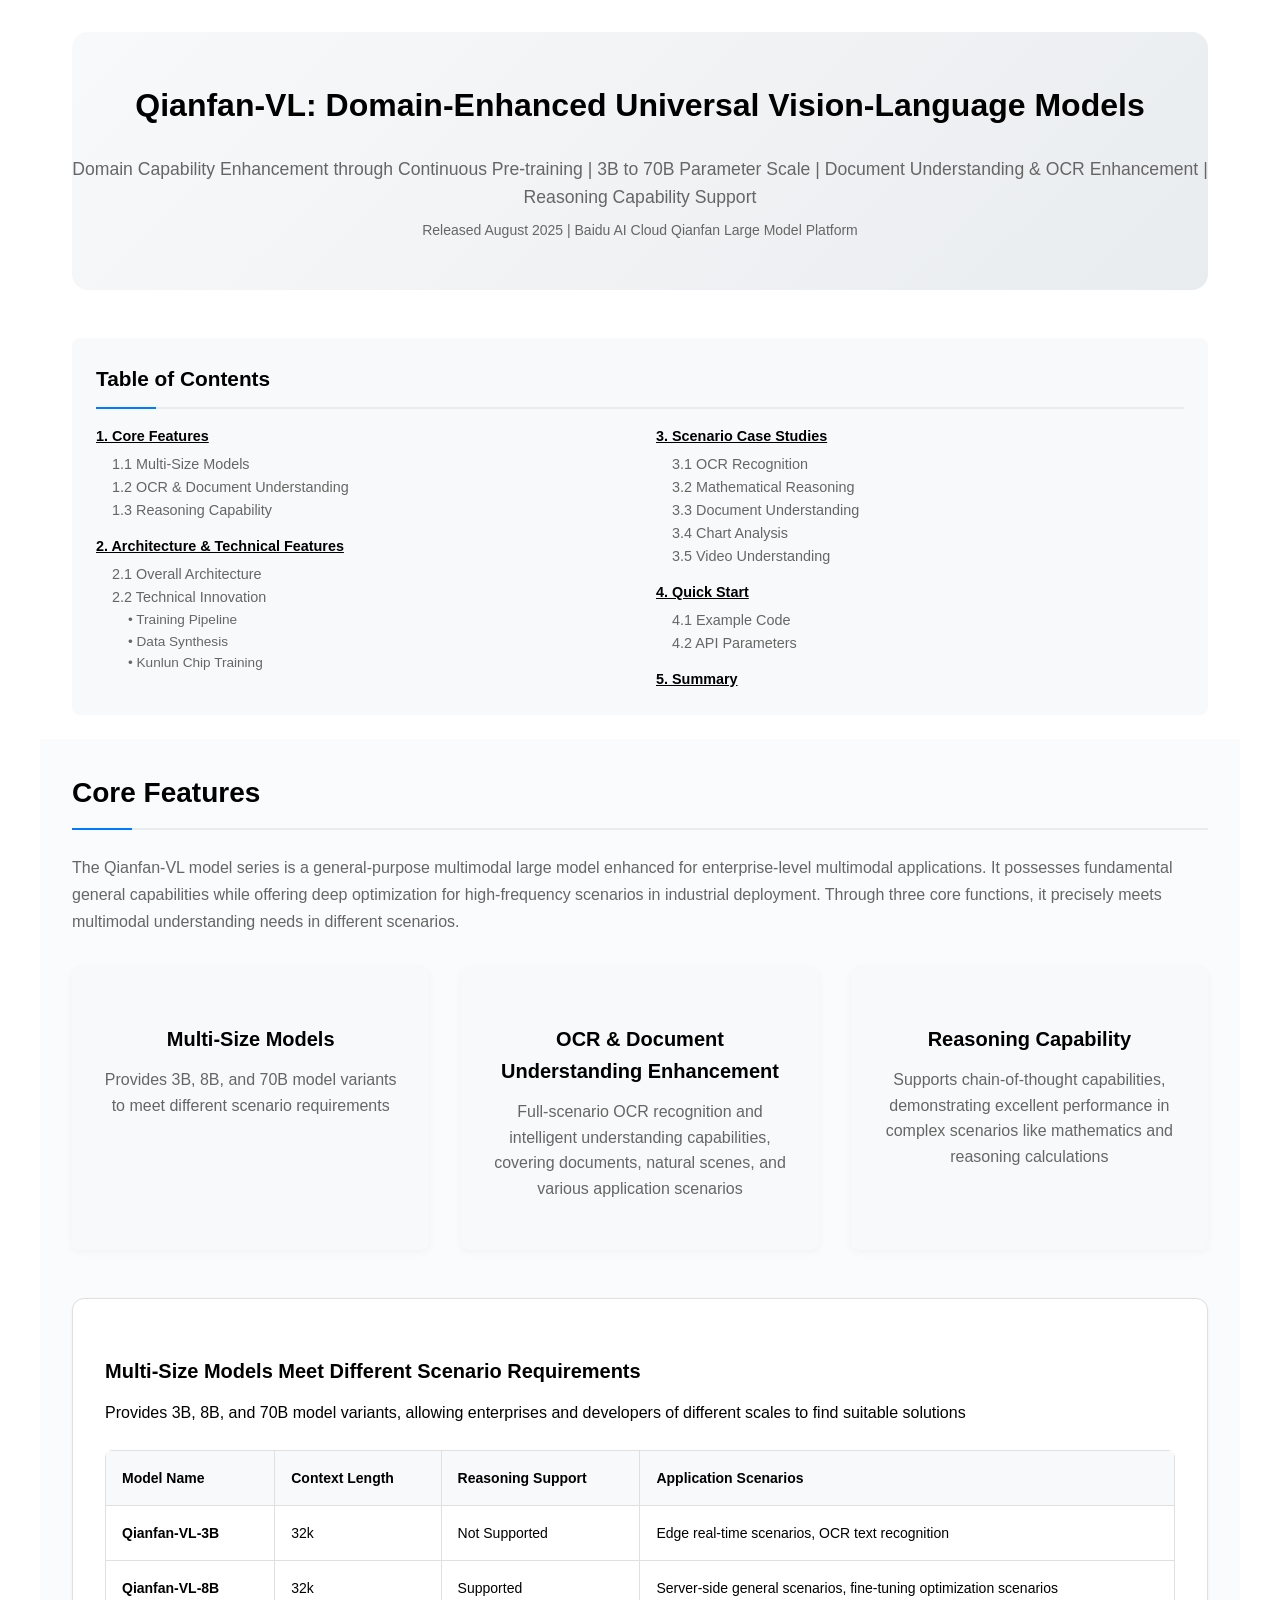
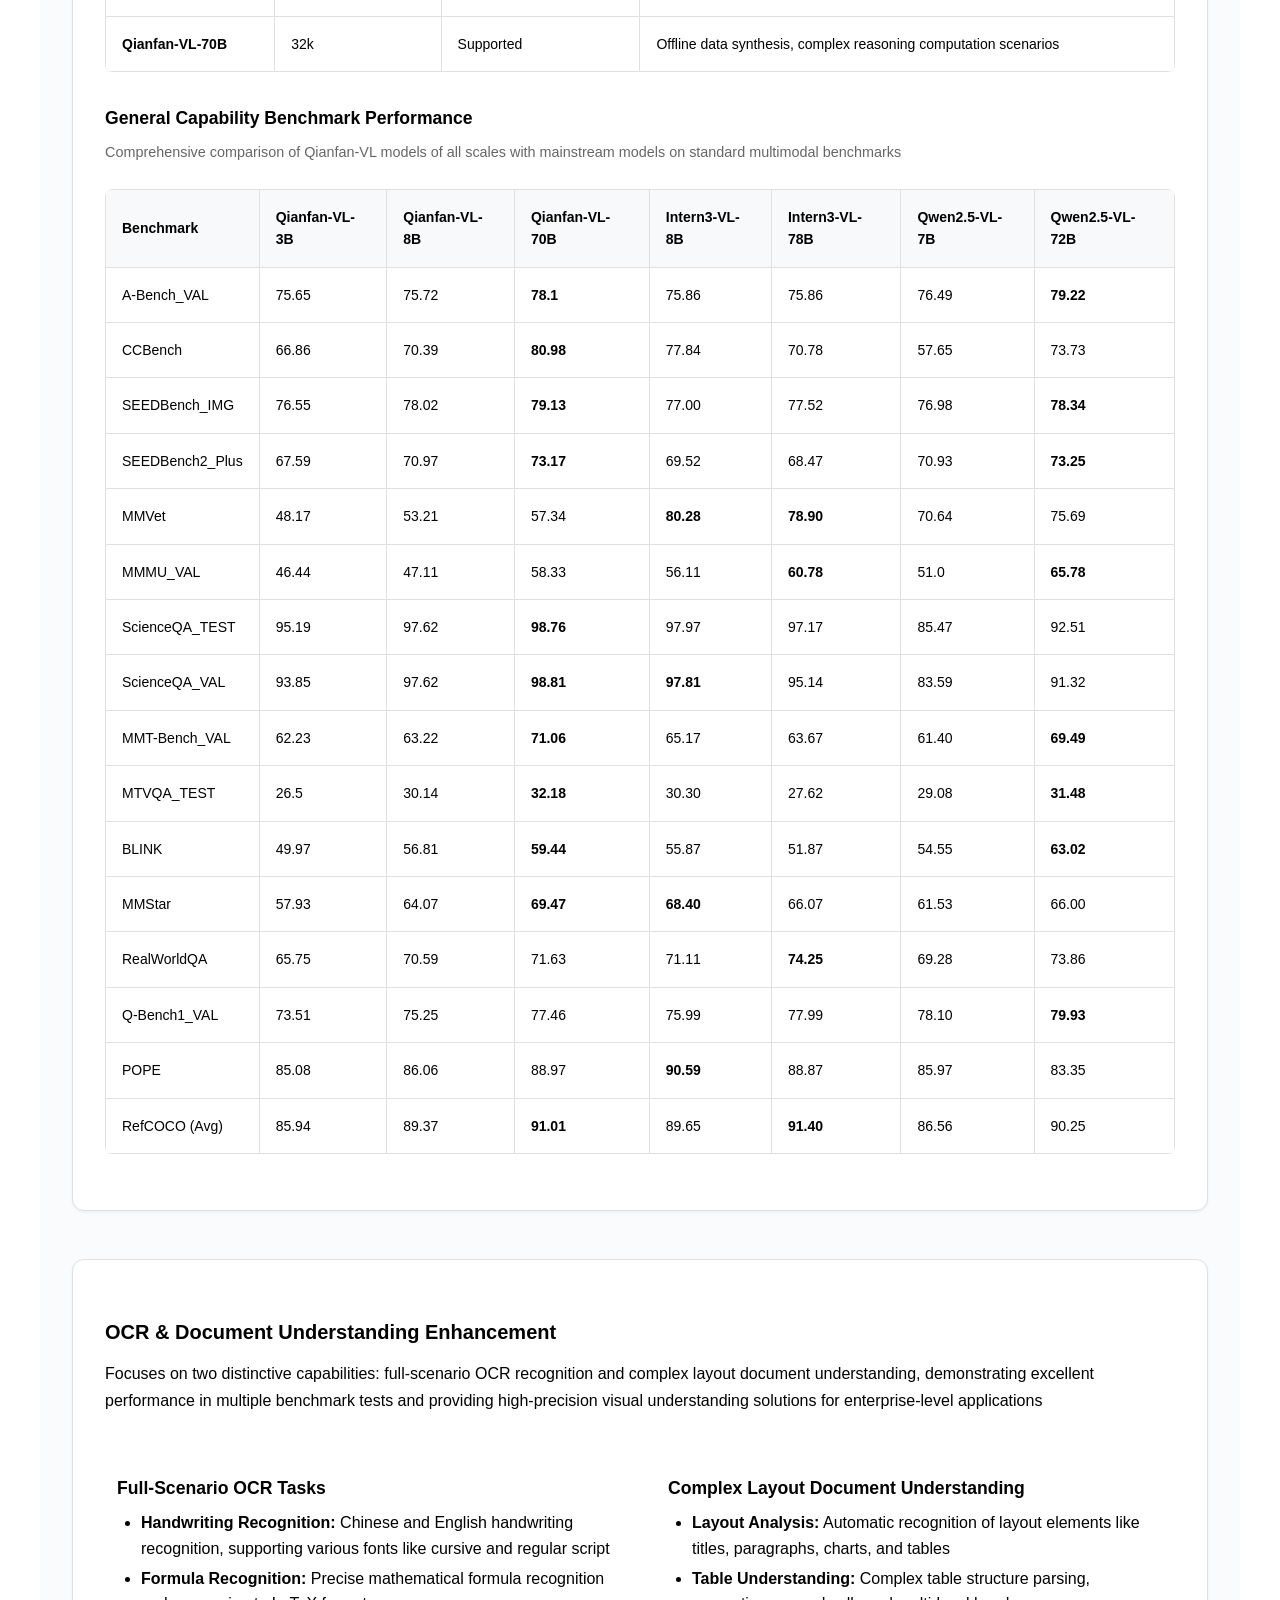
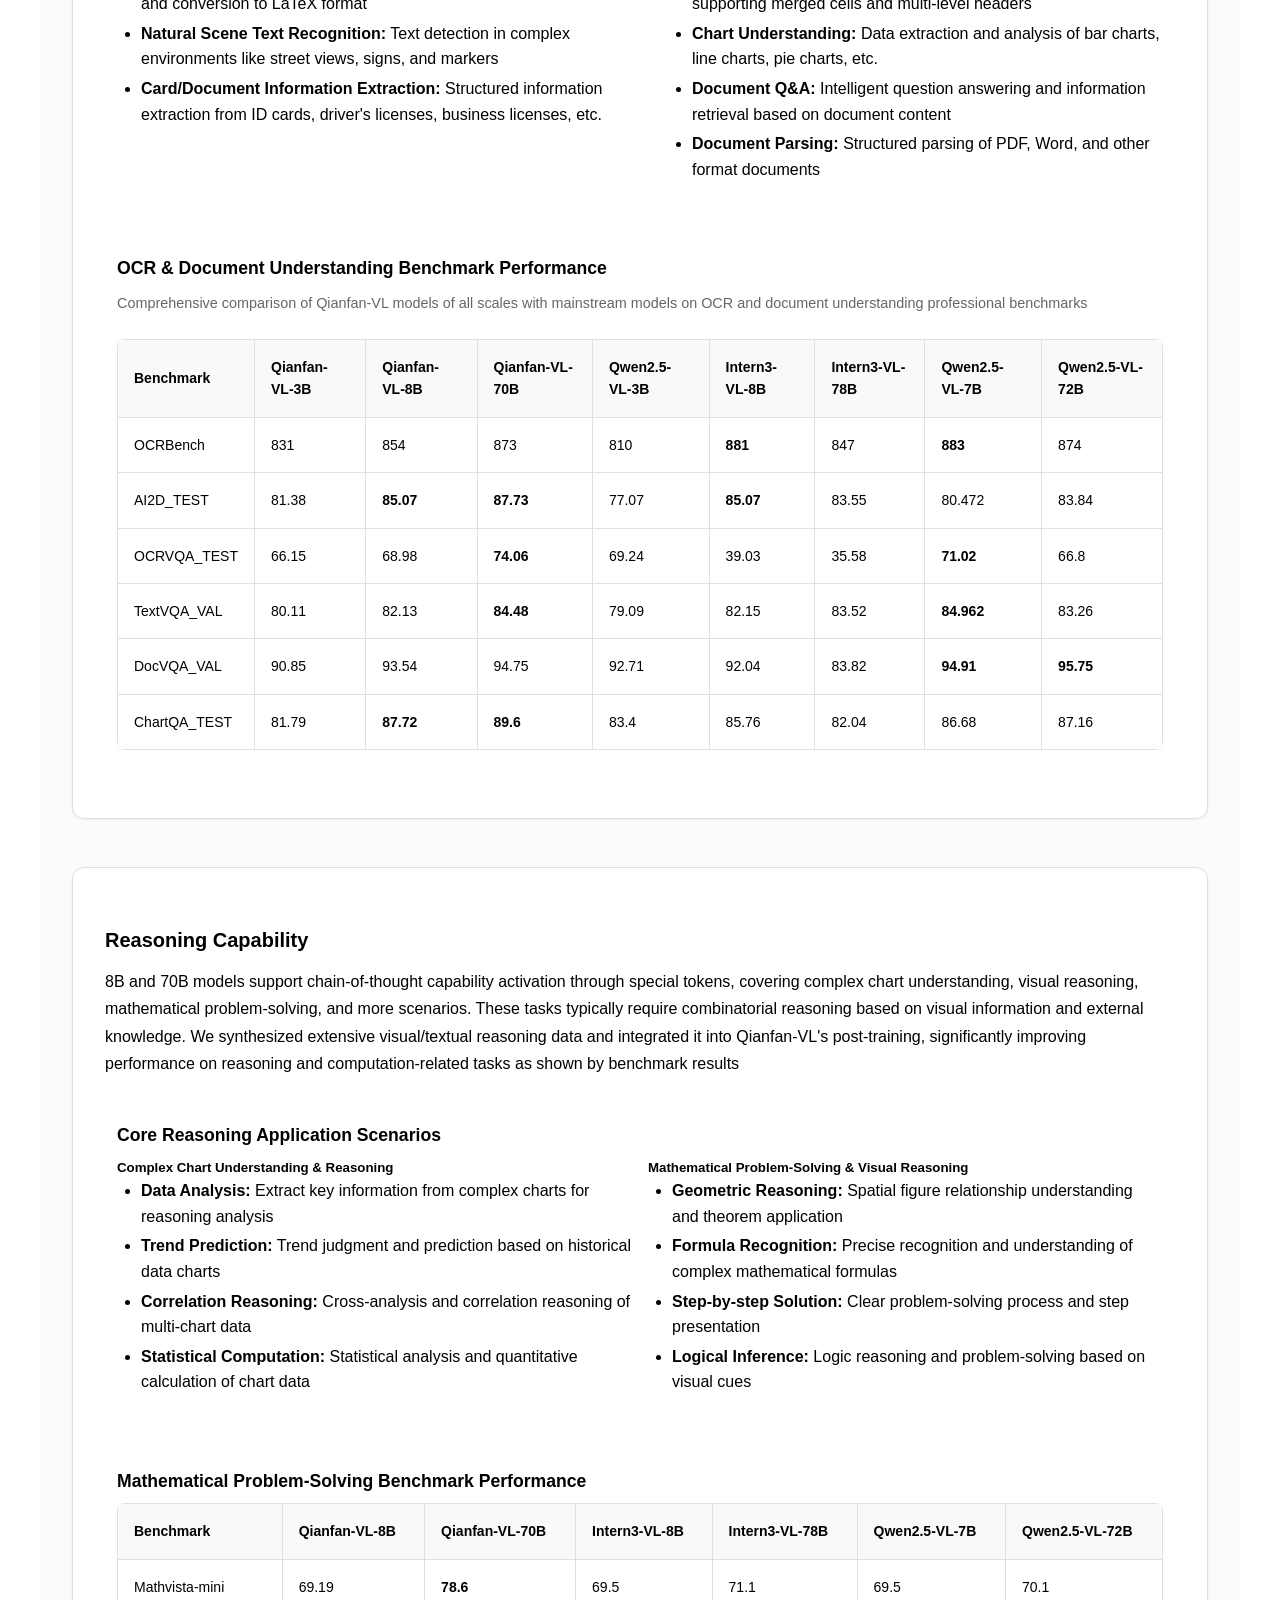
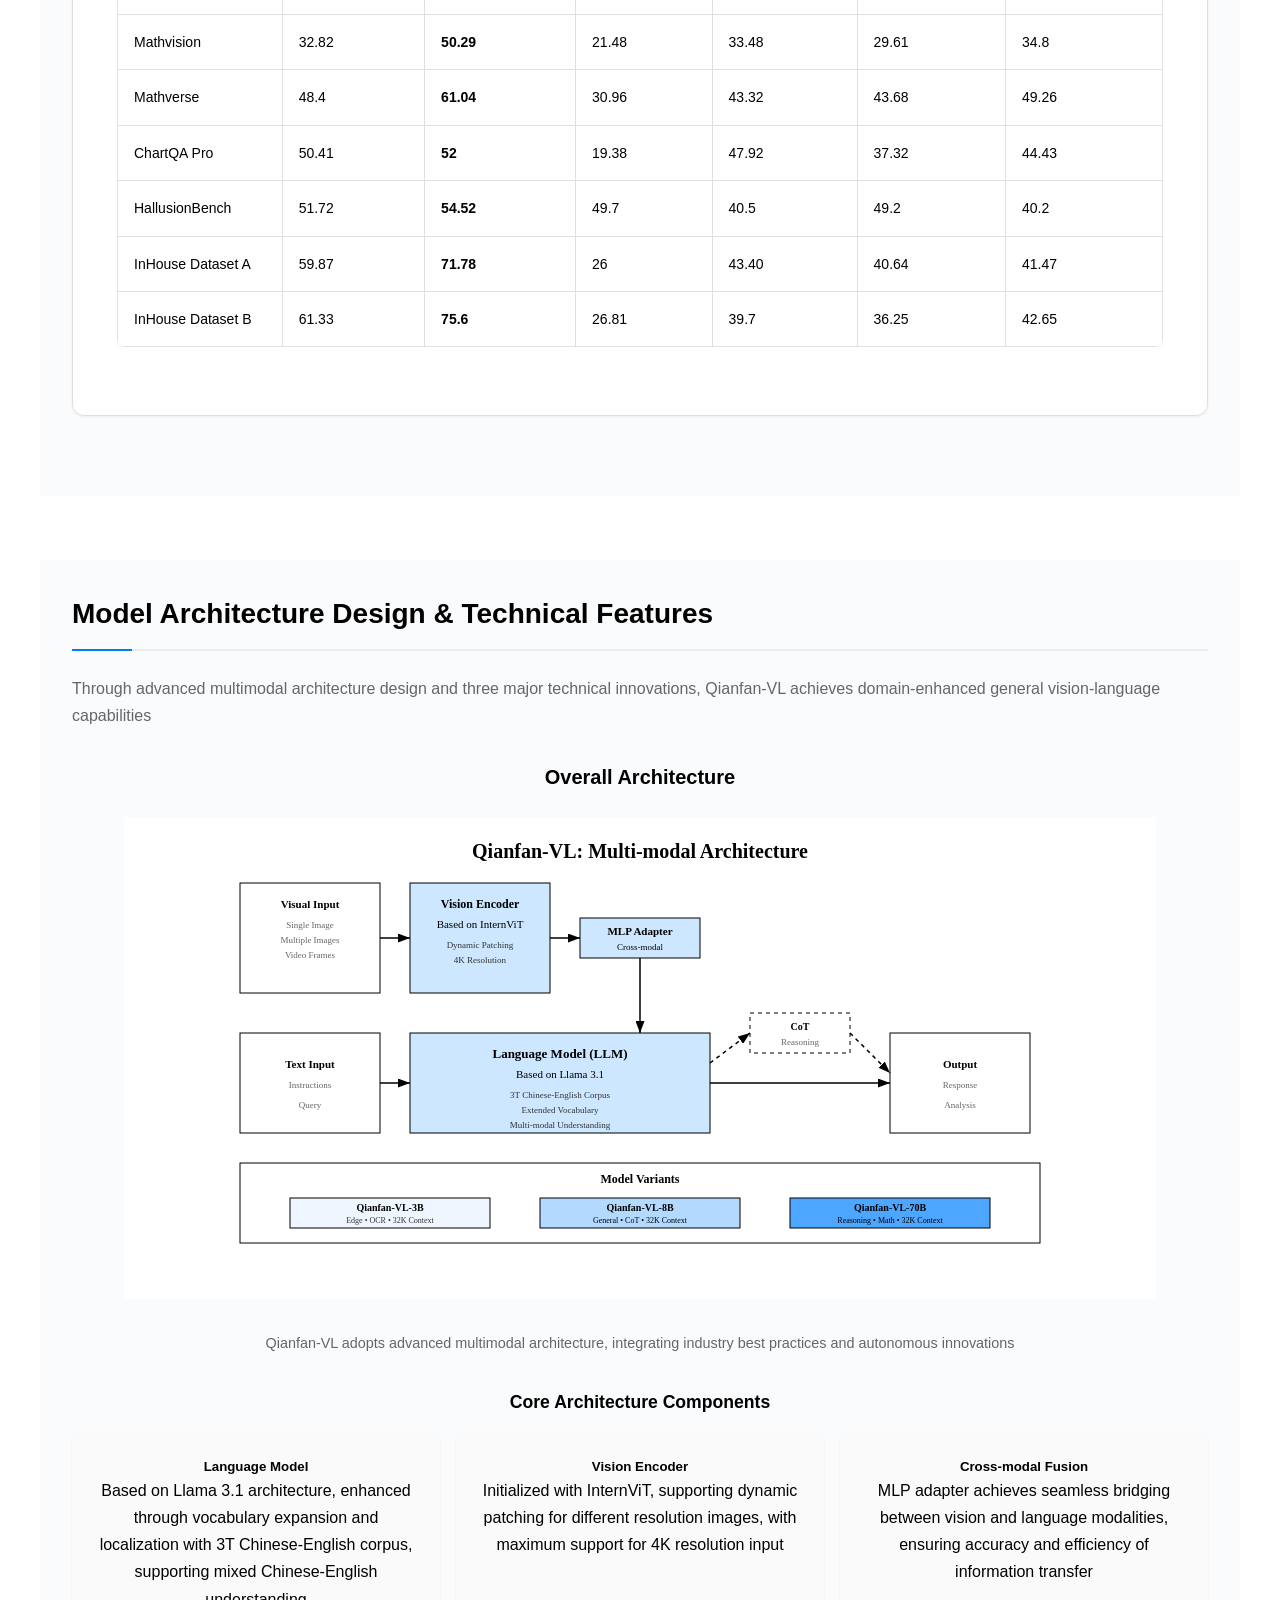
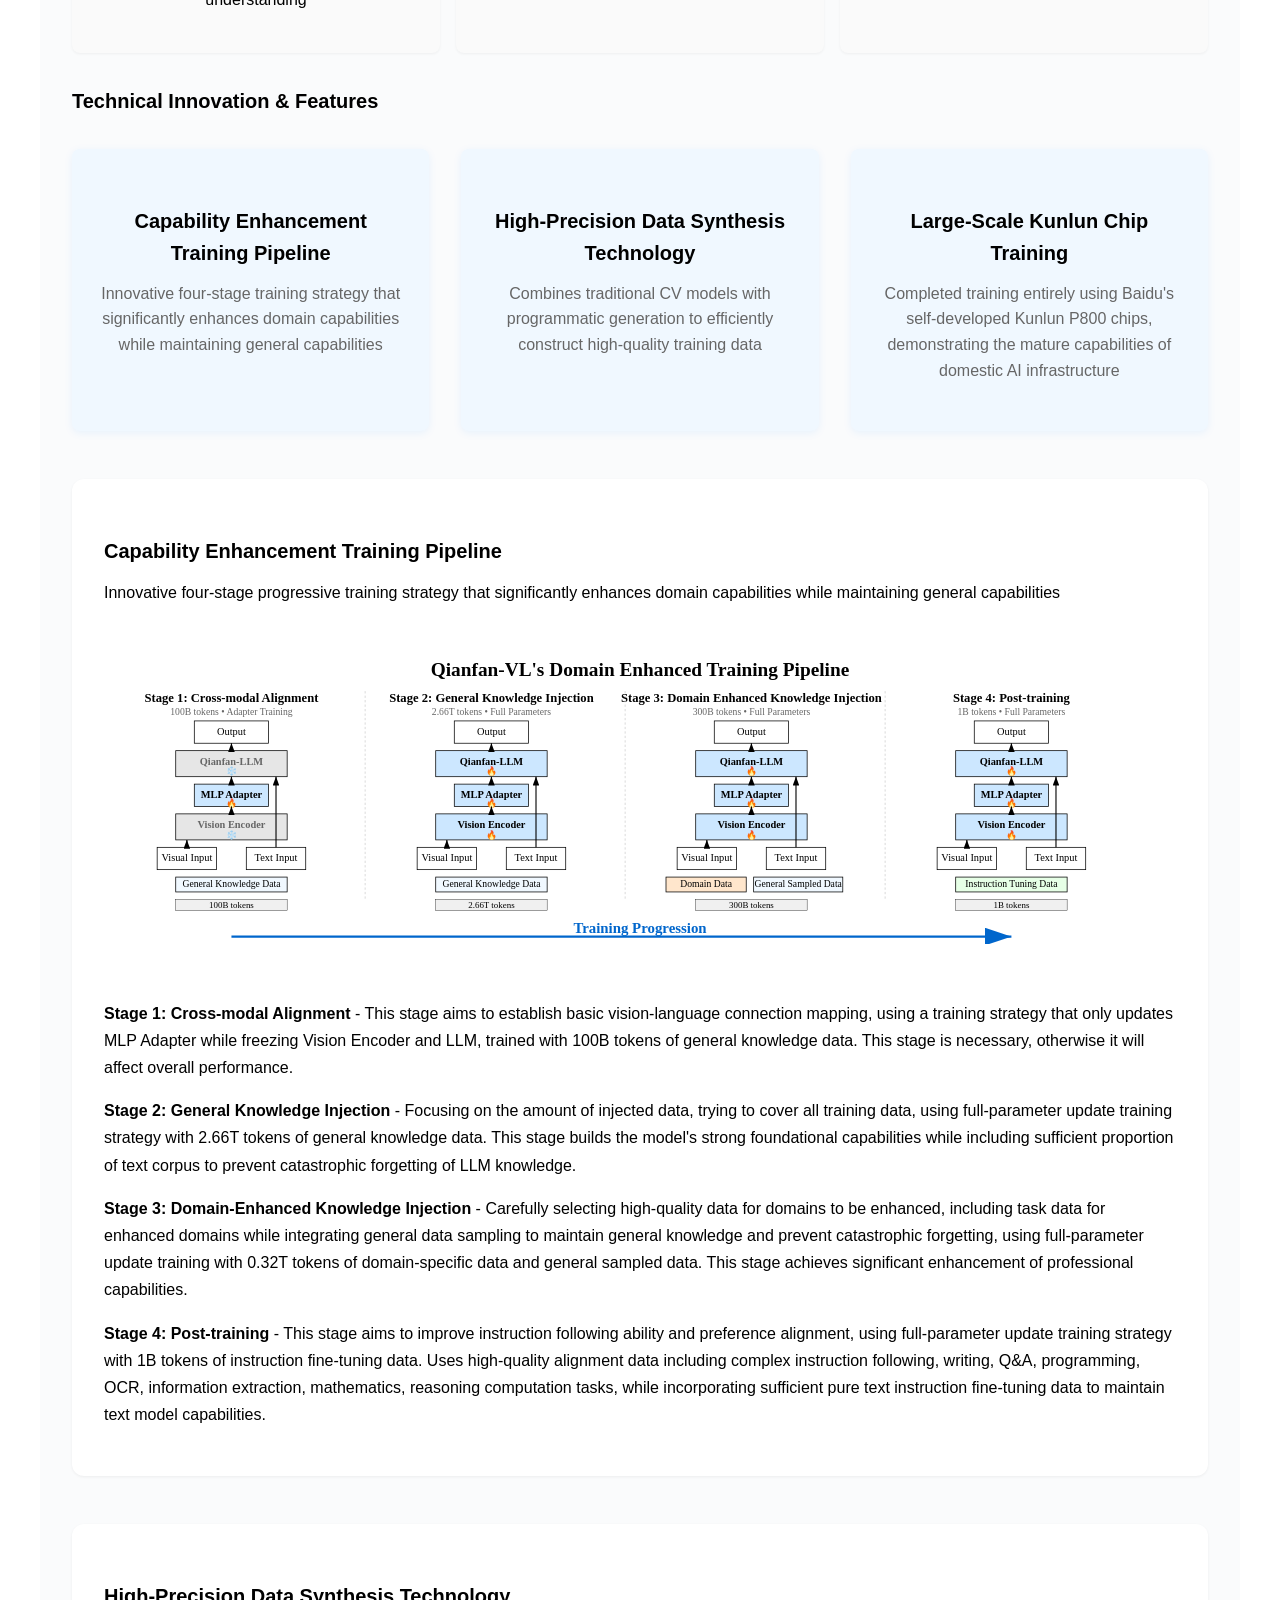
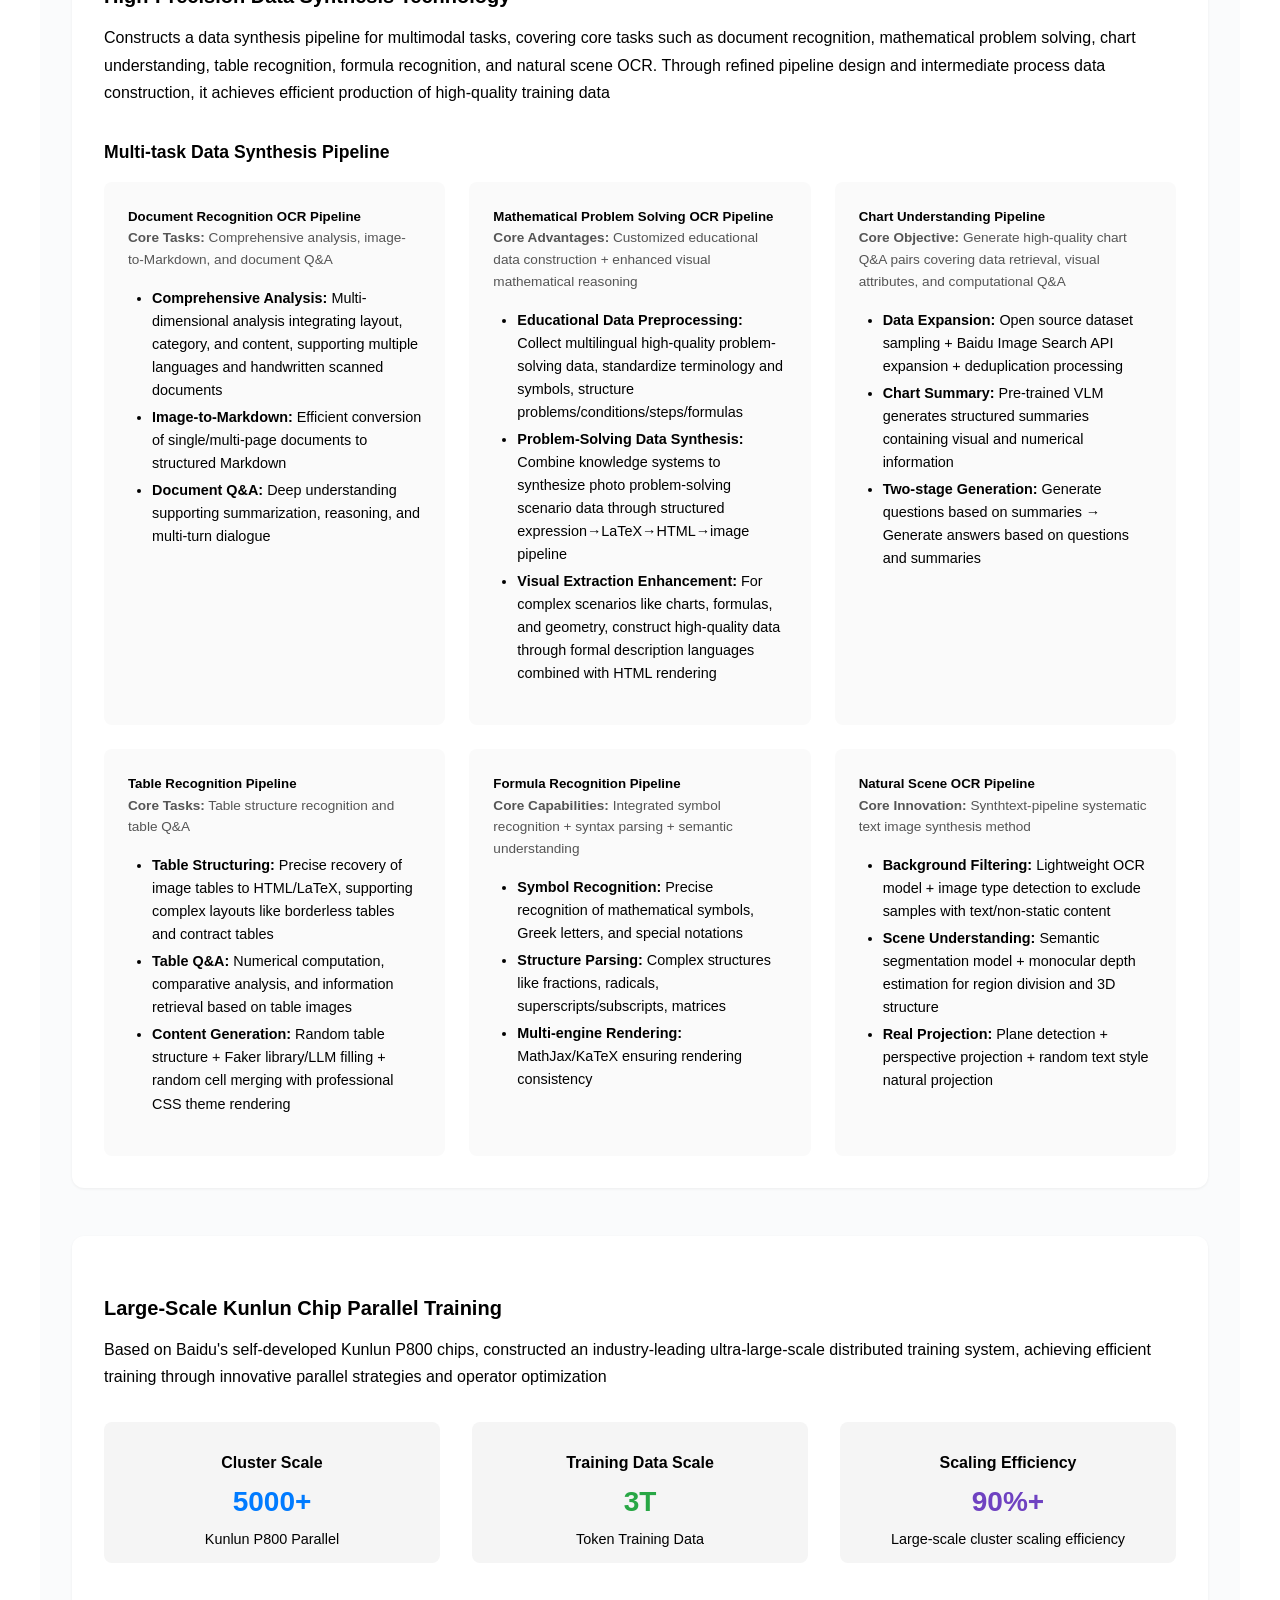
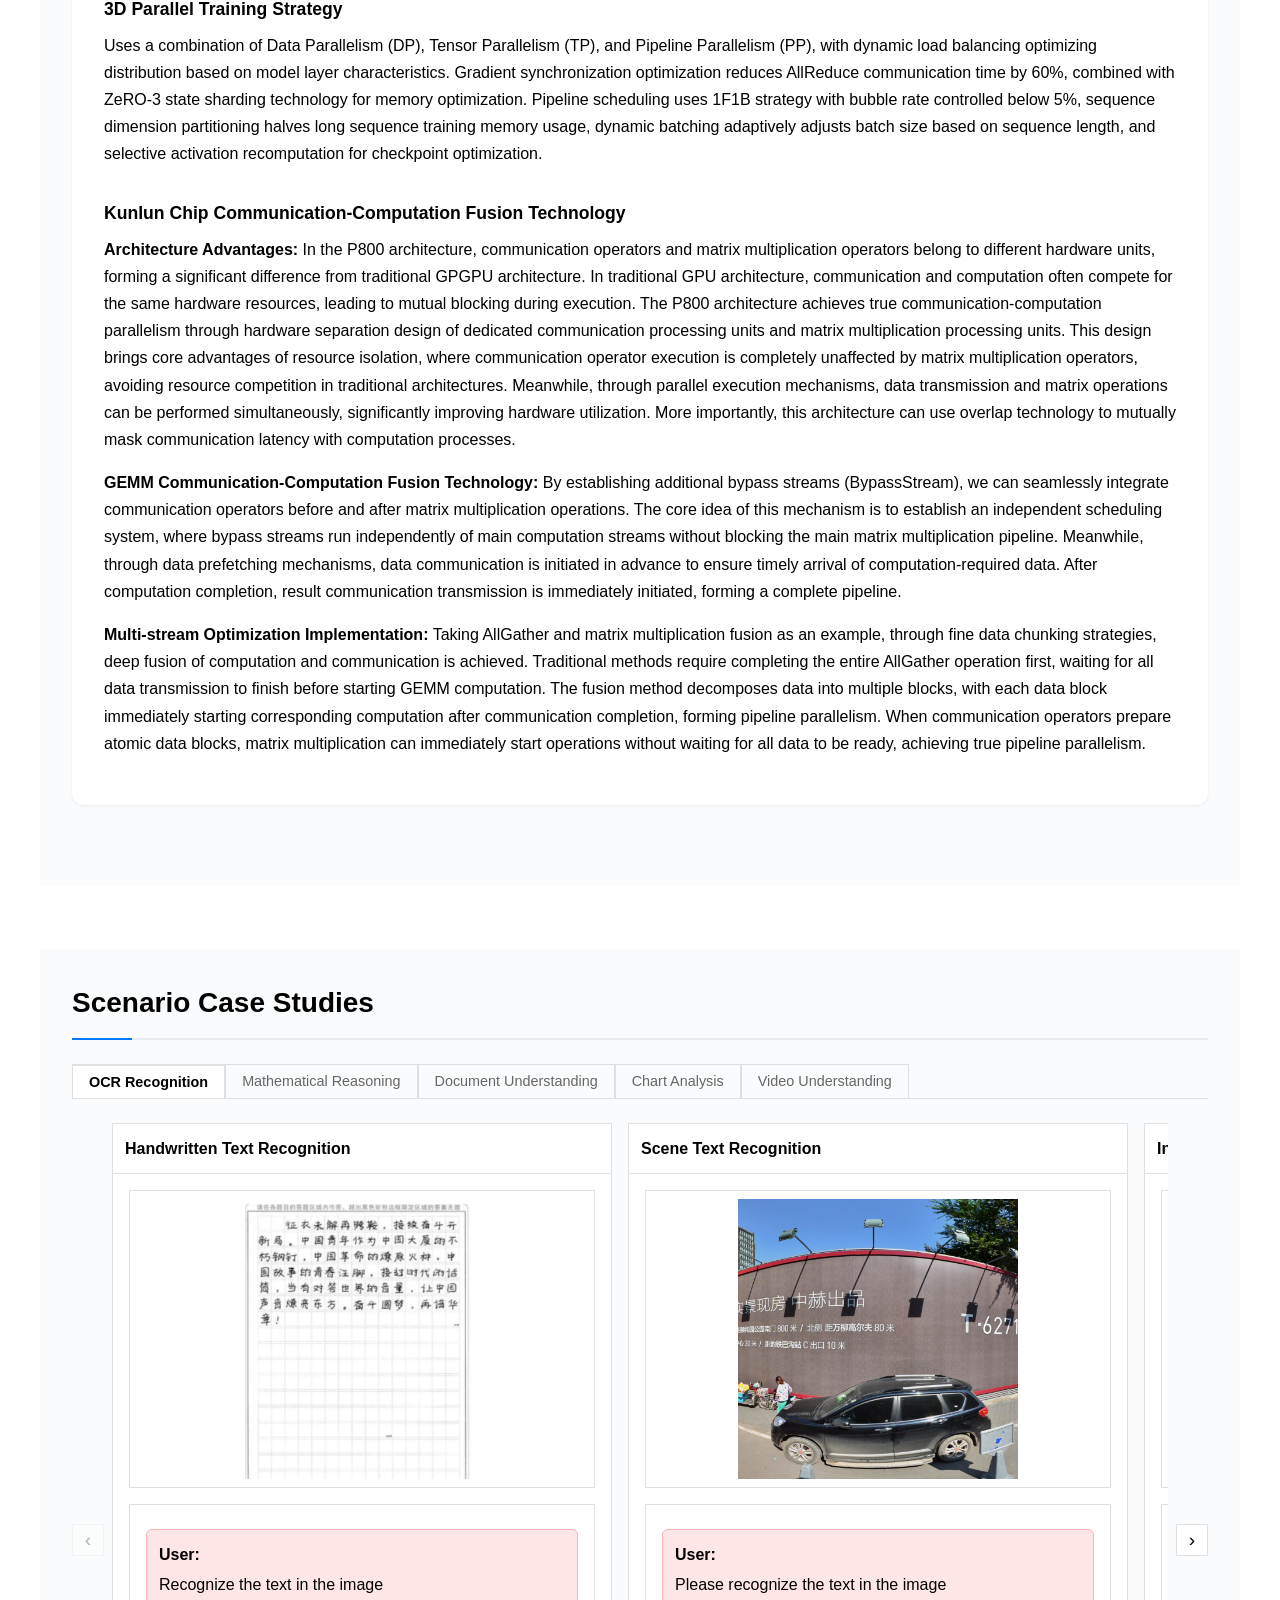
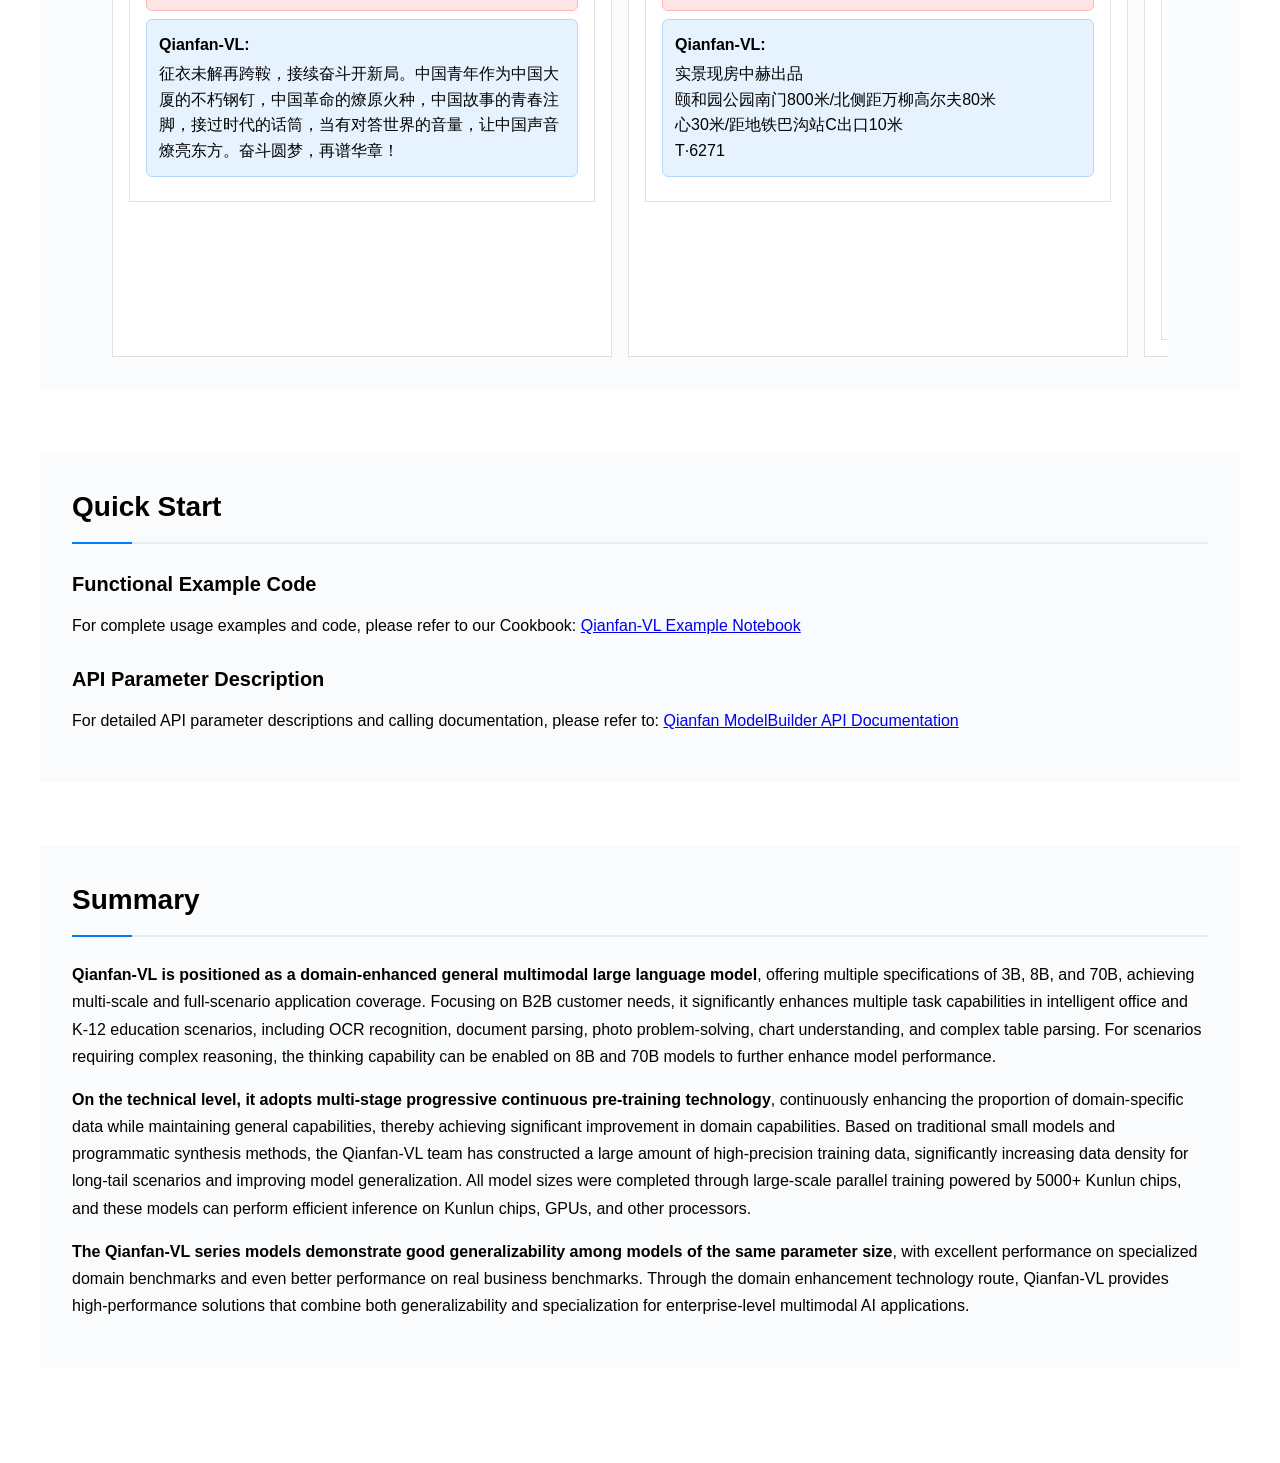
==== commit ce77c2cd: "docs: Update terminology consistency - Change '多尺度模型' to '多尺寸模型' (Multi-Scale to Multi-Size) - Chang" ====
--- a/docs/index_en.html
+++ b/docs/index_en.html
@@ -223,9 +223,9 @@
                         <div style="margin-bottom: 0.8rem;">
                             <strong><a href="#core-features" style="color: var(--text-primary);">1. Core Features</a></strong>
                             <div style="margin-left: 1rem; margin-top: 0.3rem; color: #666;">
-                                <a href="#multi-scale-models" style="color: inherit; text-decoration: none;">1.1 Multi-Scale Models</a><br>
+                                <a href="#multi-scale-models" style="color: inherit; text-decoration: none;">1.1 Multi-Size Models</a><br>
                                 <a href="#ocr-document" style="color: inherit; text-decoration: none;">1.2 OCR & Document Understanding</a><br>
-                                <a href="#chain-reasoning" style="color: inherit; text-decoration: none;">1.3 Chain-of-Thought Reasoning</a>
+                                <a href="#chain-reasoning" style="color: inherit; text-decoration: none;">1.3 Reasoning Capability</a>
                             </div>
                         </div>
                         
@@ -280,7 +280,7 @@
                 <div class="core-features-grid">
                     <!-- Core Feature 1: Multi-scale Models -->
                     <div class="core-feature-column">
-                        <h3>Multi-Scale Models</h3>
+                        <h3>Multi-Size Models</h3>
                         <p>Provides 3B, 8B, and 70B model variants to meet different scenario requirements</p>
                     </div>
 
@@ -292,7 +292,7 @@
 
                     <!-- Core Feature 3: Chain-of-Thought Reasoning Capability -->
                     <div class="core-feature-column">
-                        <h3>Chain-of-Thought Reasoning Capability</h3>
+                        <h3>Reasoning Capability</h3>
                         <p>Supports chain-of-thought capabilities, demonstrating excellent performance in complex scenarios like mathematics and reasoning calculations</p>
                     </div>
                 </div>
@@ -301,7 +301,7 @@
                 <div class="core-features-details">
                     <!-- Multi-scale Model Details -->
                     <div id="multi-scale-models" class="core-feature-detail">
-                        <h3>Multi-Scale Models Meet Different Scenario Requirements</h3>
+                        <h3>Multi-Size Models Meet Different Scenario Requirements</h3>
                         <p>Provides 3B, 8B, and 70B model variants, allowing enterprises and developers of different scales to find suitable solutions</p>
                         <div class="table-wrapper" style="margin-top: 1.5rem;">
                             <table class="benchmark-table">
@@ -648,7 +648,7 @@
 
                     <!-- Chain-of-Thought Reasoning Capability Details -->
                     <div id="chain-reasoning" class="core-feature-detail">
-                        <h3>Chain-of-Thought Reasoning Capability</h3>
+                        <h3>Reasoning Capability</h3>
                         <p>8B and 70B models support chain-of-thought capability activation through special tokens, covering complex chart understanding, visual reasoning, mathematical problem-solving, and more scenarios. These tasks typically require combinatorial reasoning based on visual information and external knowledge. We synthesized extensive visual/textual reasoning data and integrated it into Qianfan-VL's post-training, significantly improving performance on reasoning and computation-related tasks as shown by benchmark results</p>
                         
                         <div class="reasoning-features">
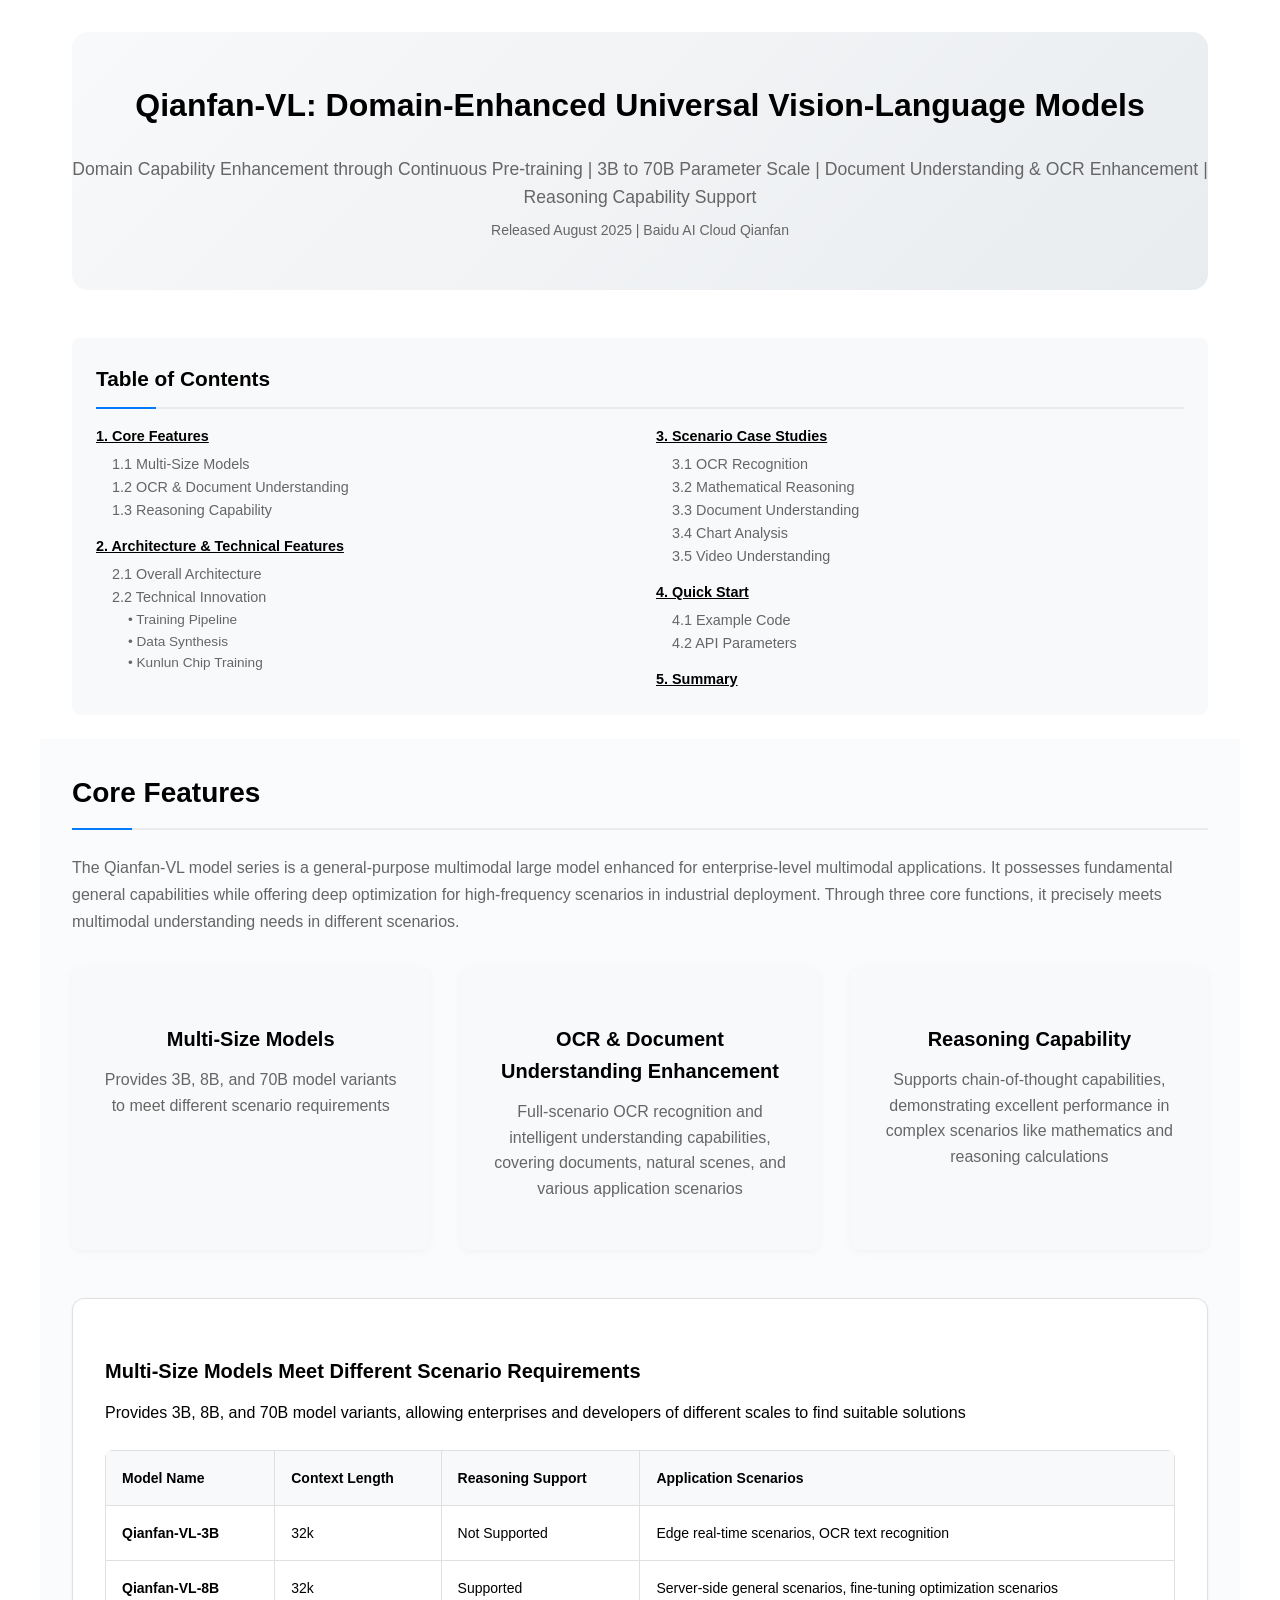
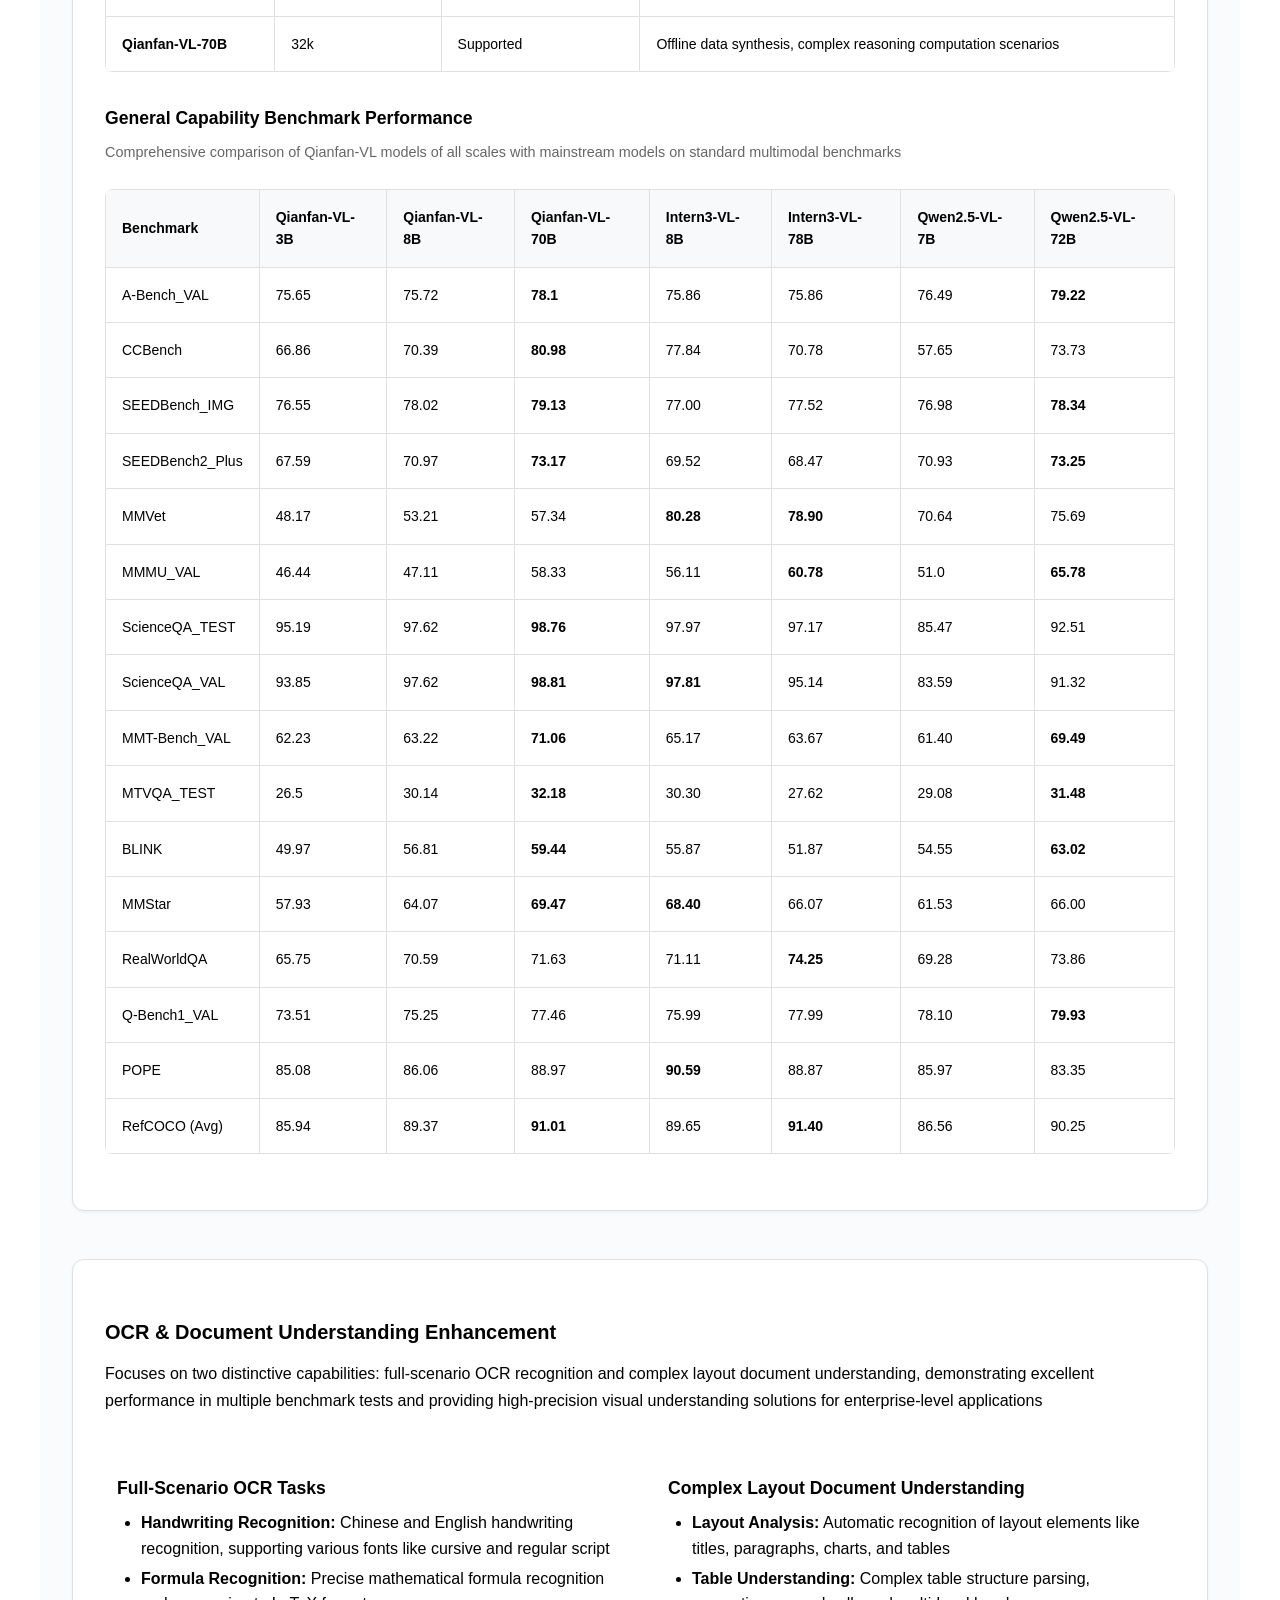
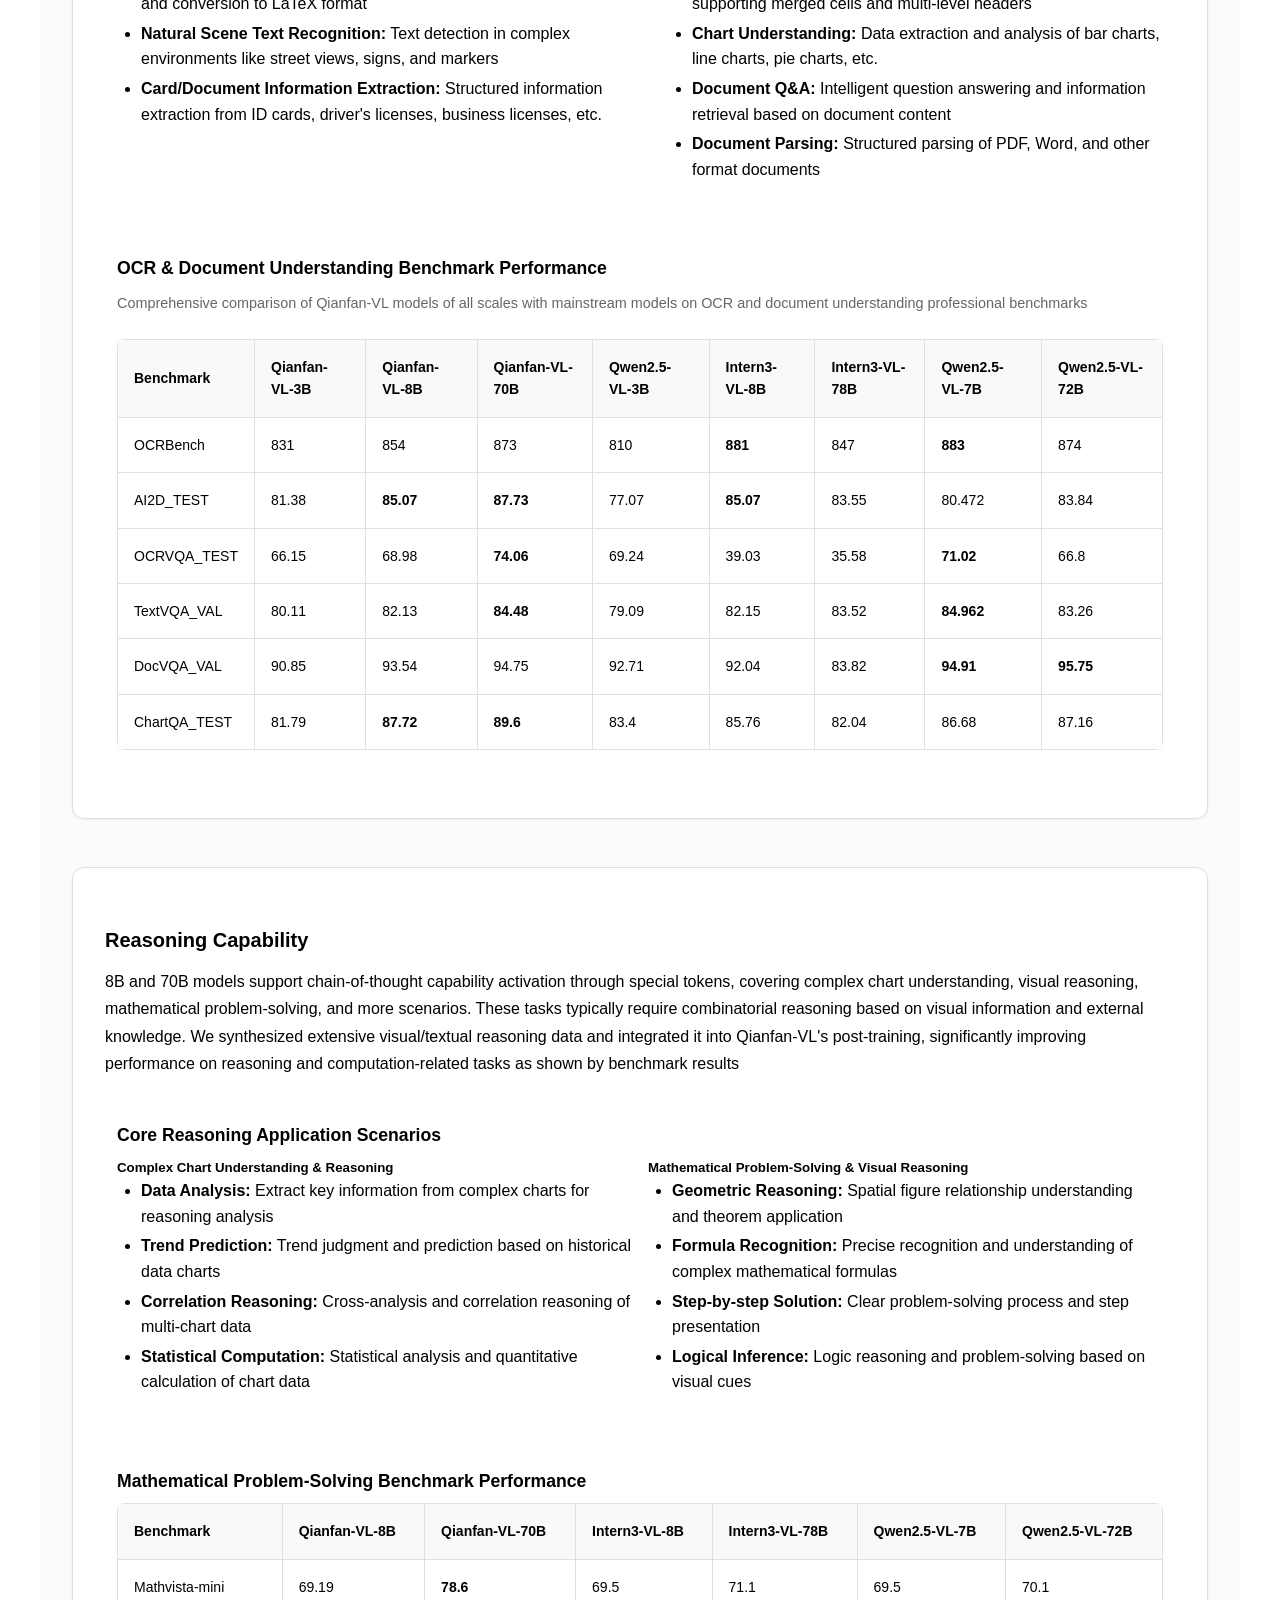
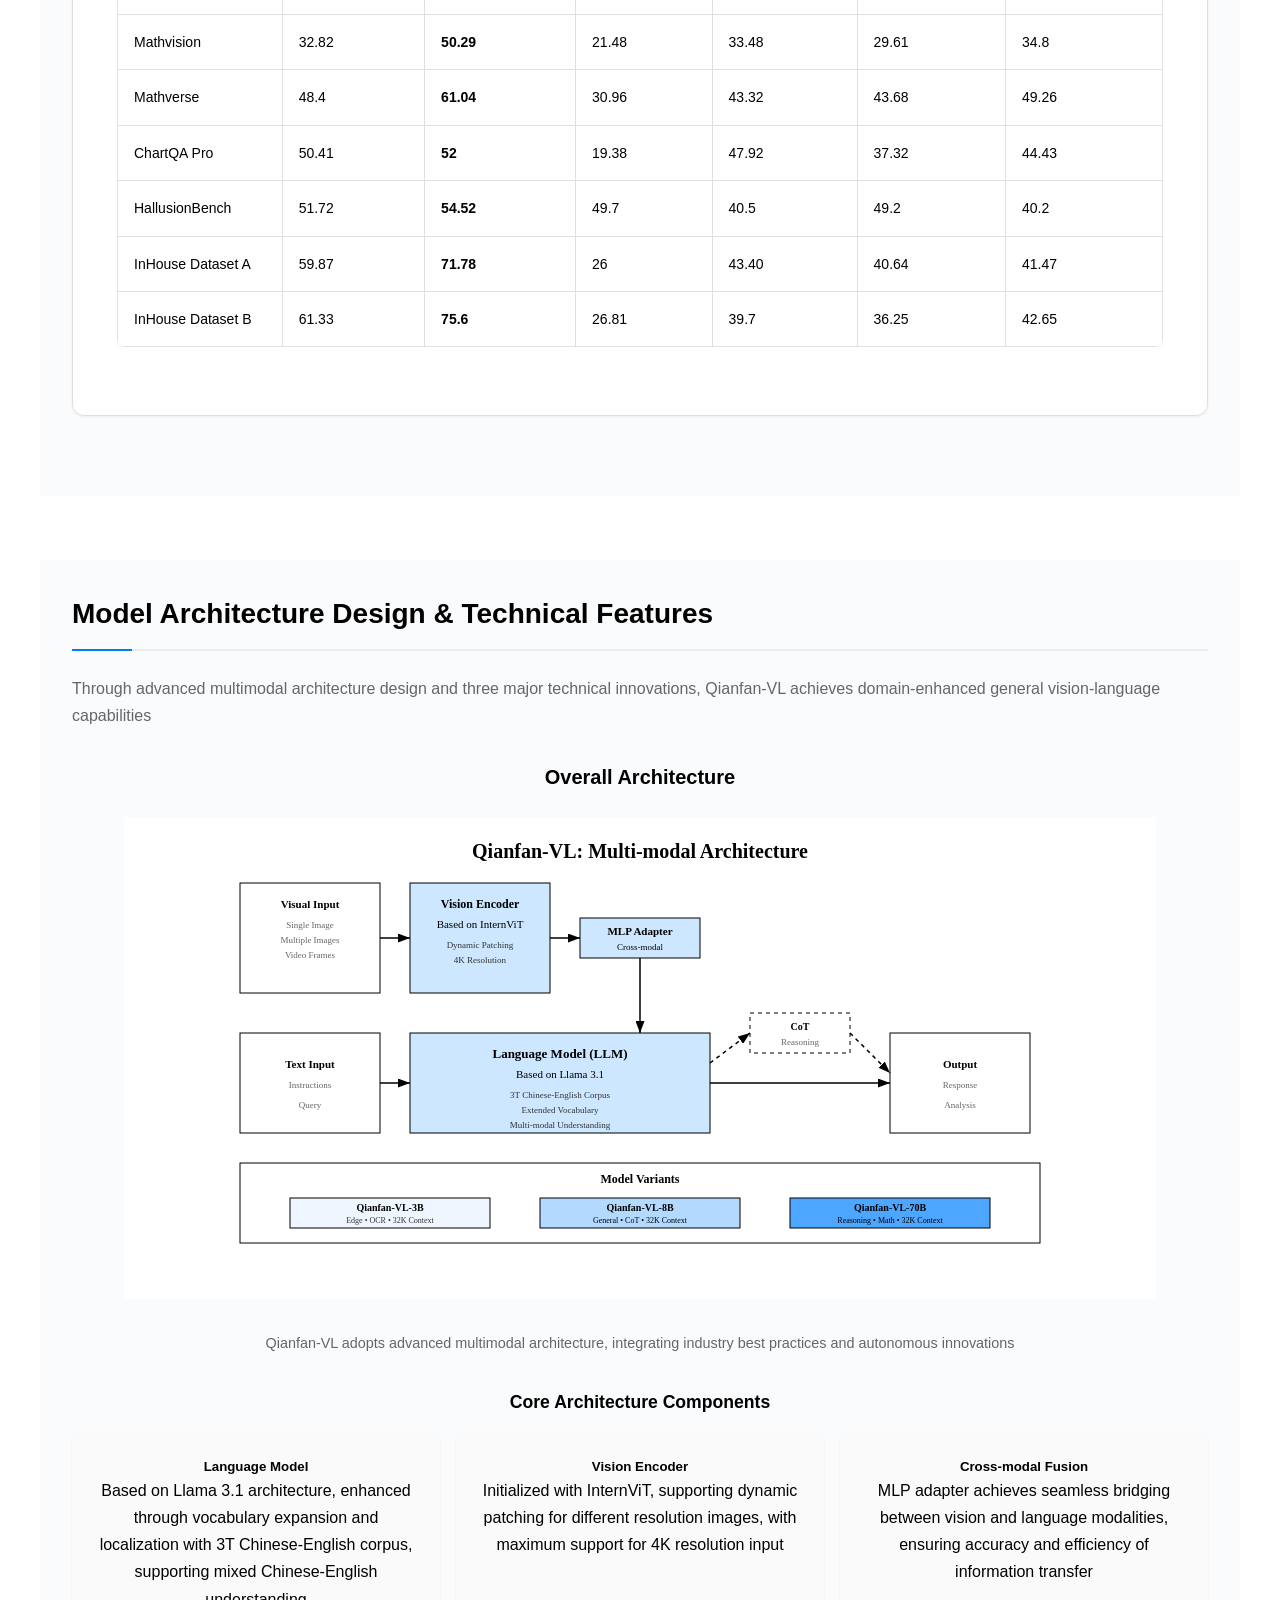
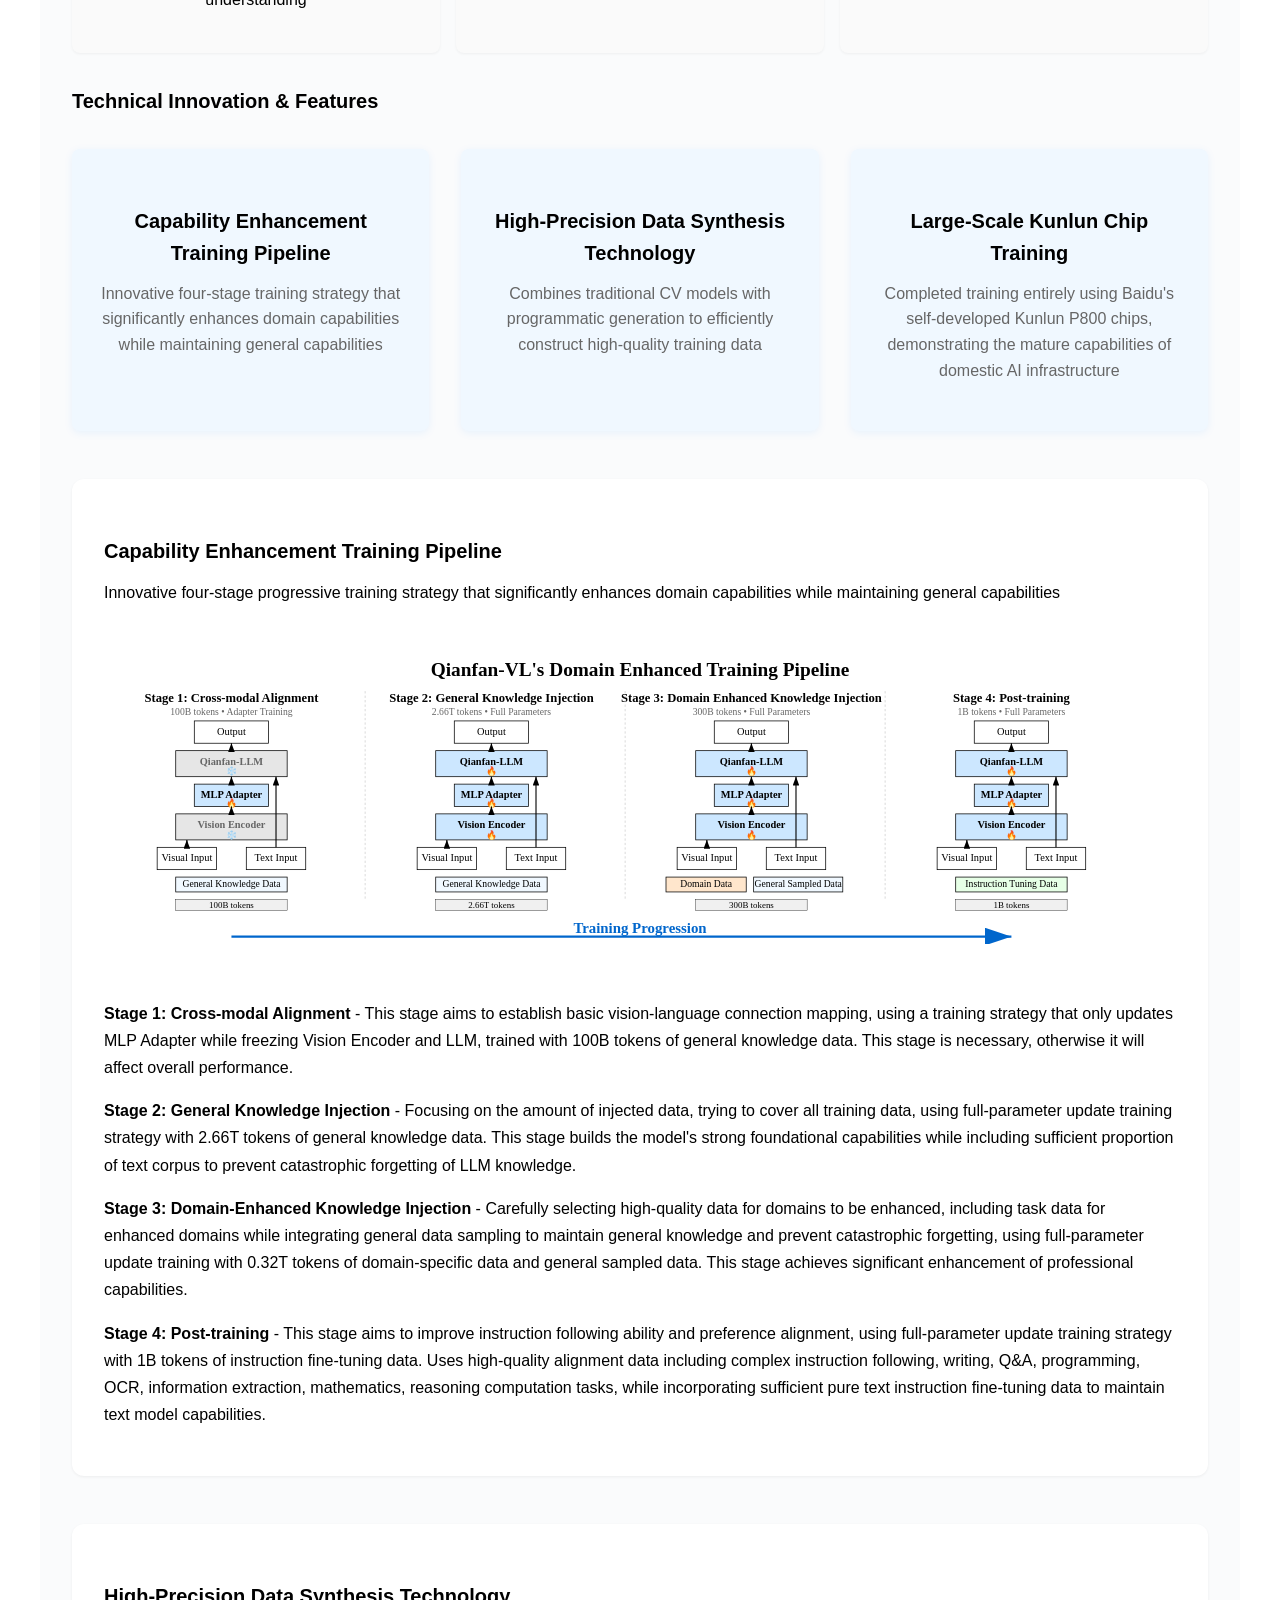
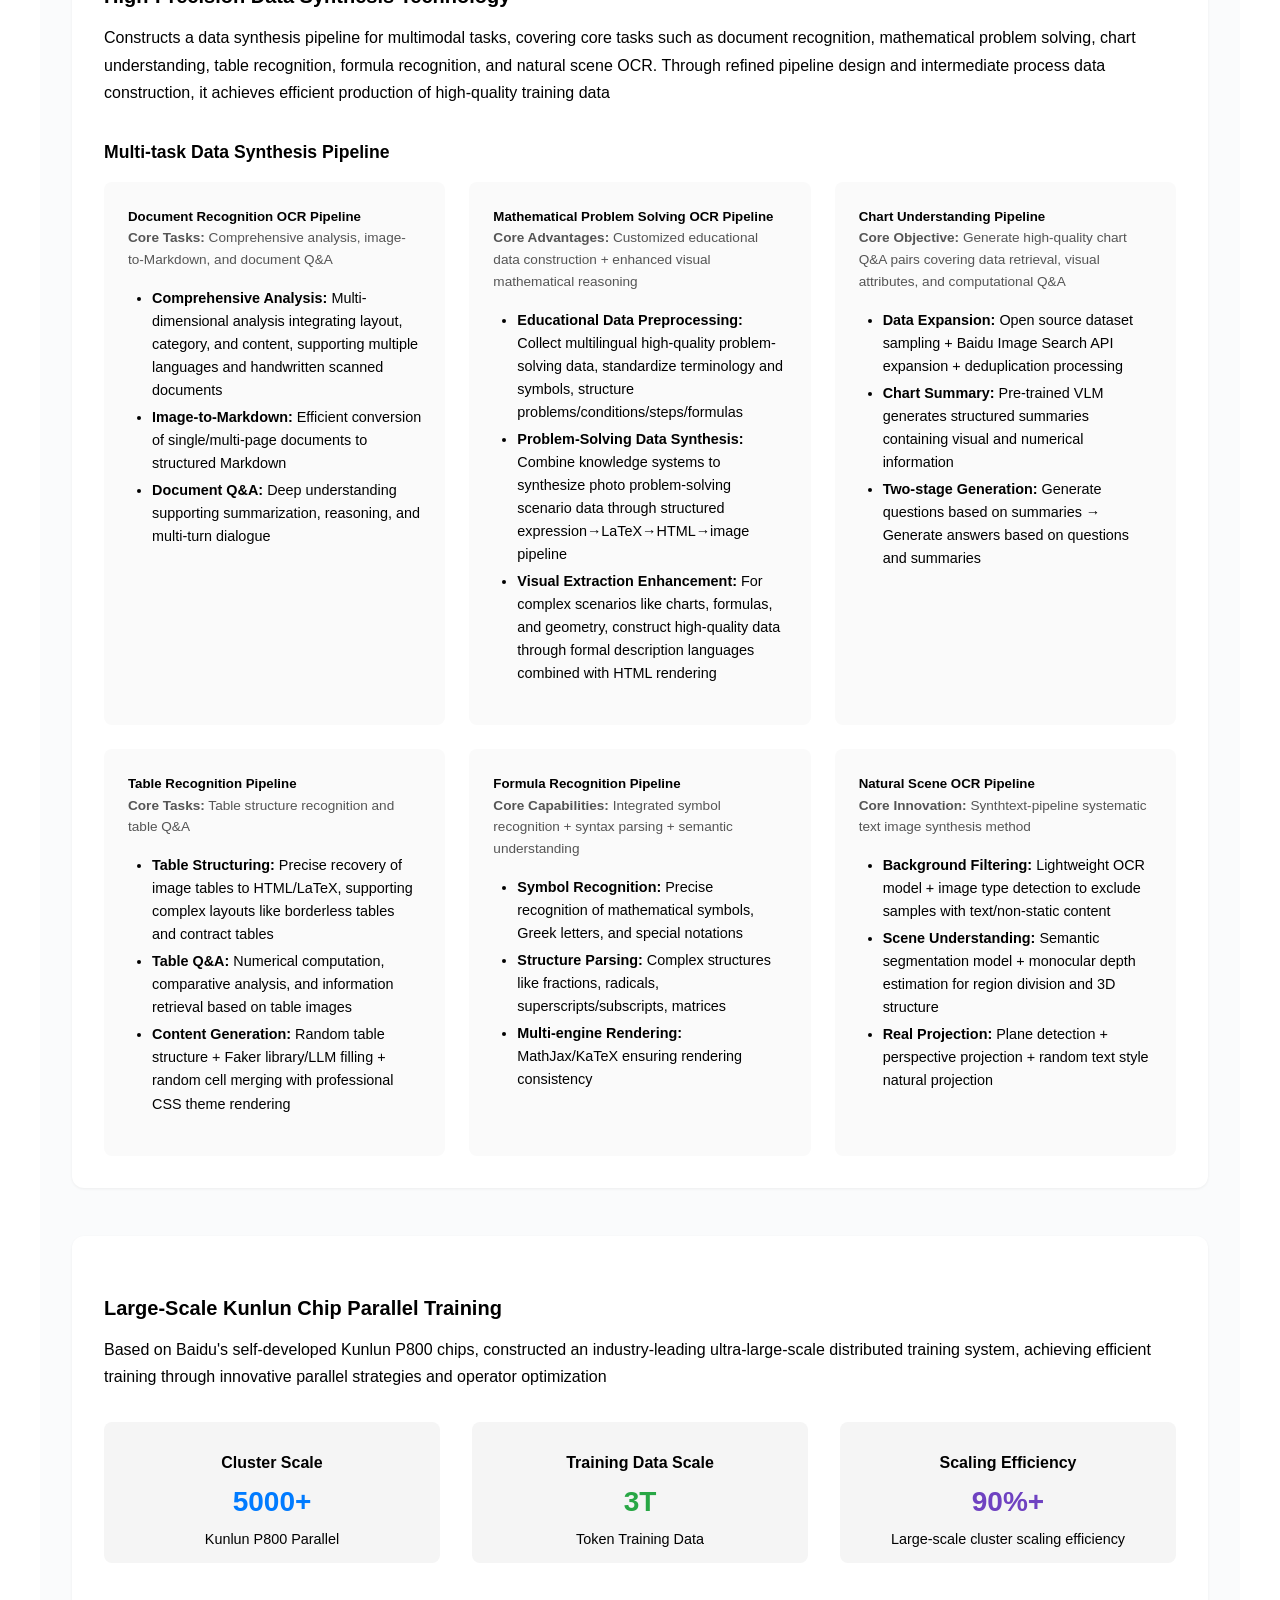
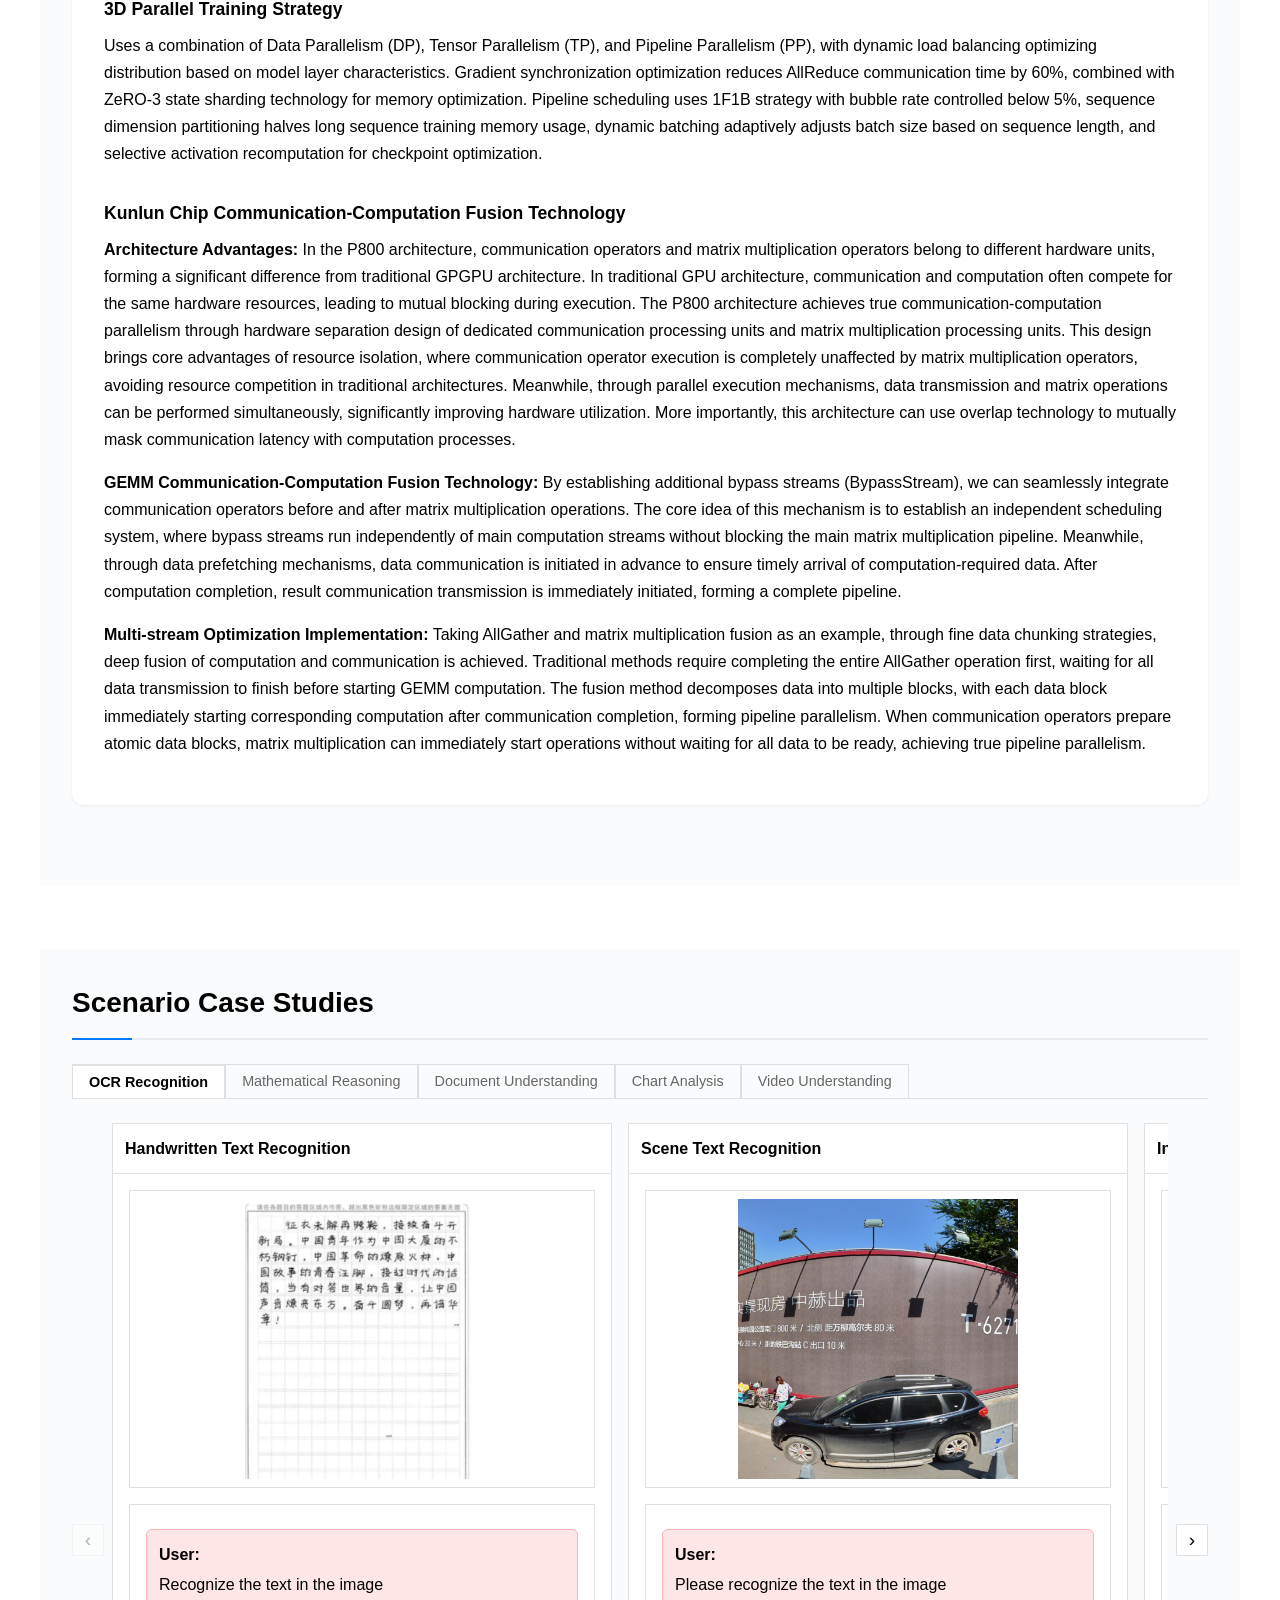
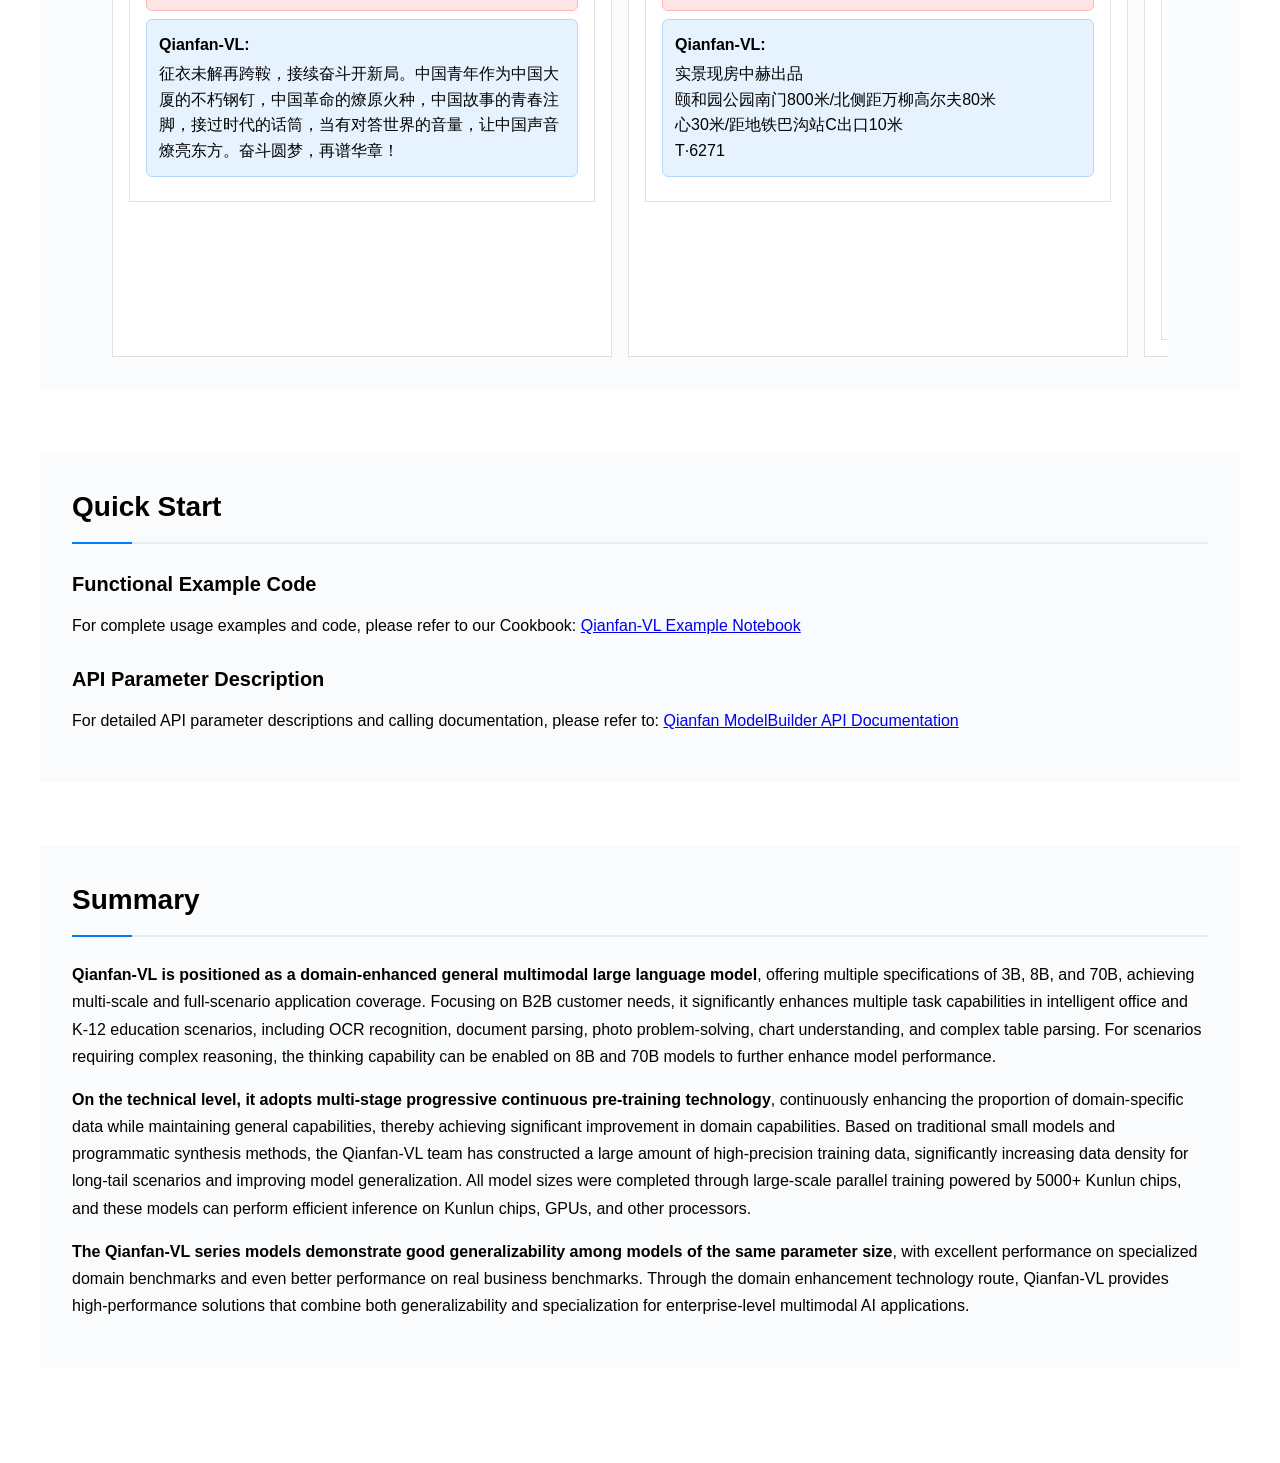
==== commit 9ede6d54: "docs: Simplify platform name - Change '百度智能云千帆大模型平台' to '百度智能云千帆' - Change 'Baidu AI Cloud Qianfan L" ====
--- a/docs/index_en.html
+++ b/docs/index_en.html
@@ -212,7 +212,7 @@
             <div class="hero-section">
                 <h2 class="hero-title" style="margin: 0 0 1.5rem 0; text-align: center;">Qianfan-VL: Domain-Enhanced Universal Vision-Language Models</h2>
                 <p class="hero-subtitle">Domain Capability Enhancement through Continuous Pre-training | 3B to 70B Parameter Scale | Document Understanding & OCR Enhancement | Reasoning Capability Support</p>
-                <p class="hero-meta">Released August 2025 | Baidu AI Cloud Qianfan Large Model Platform</p>
+                <p class="hero-meta">Released August 2025 | Baidu AI Cloud Qianfan</p>
             </div>
 
             <!-- Table of Contents -->
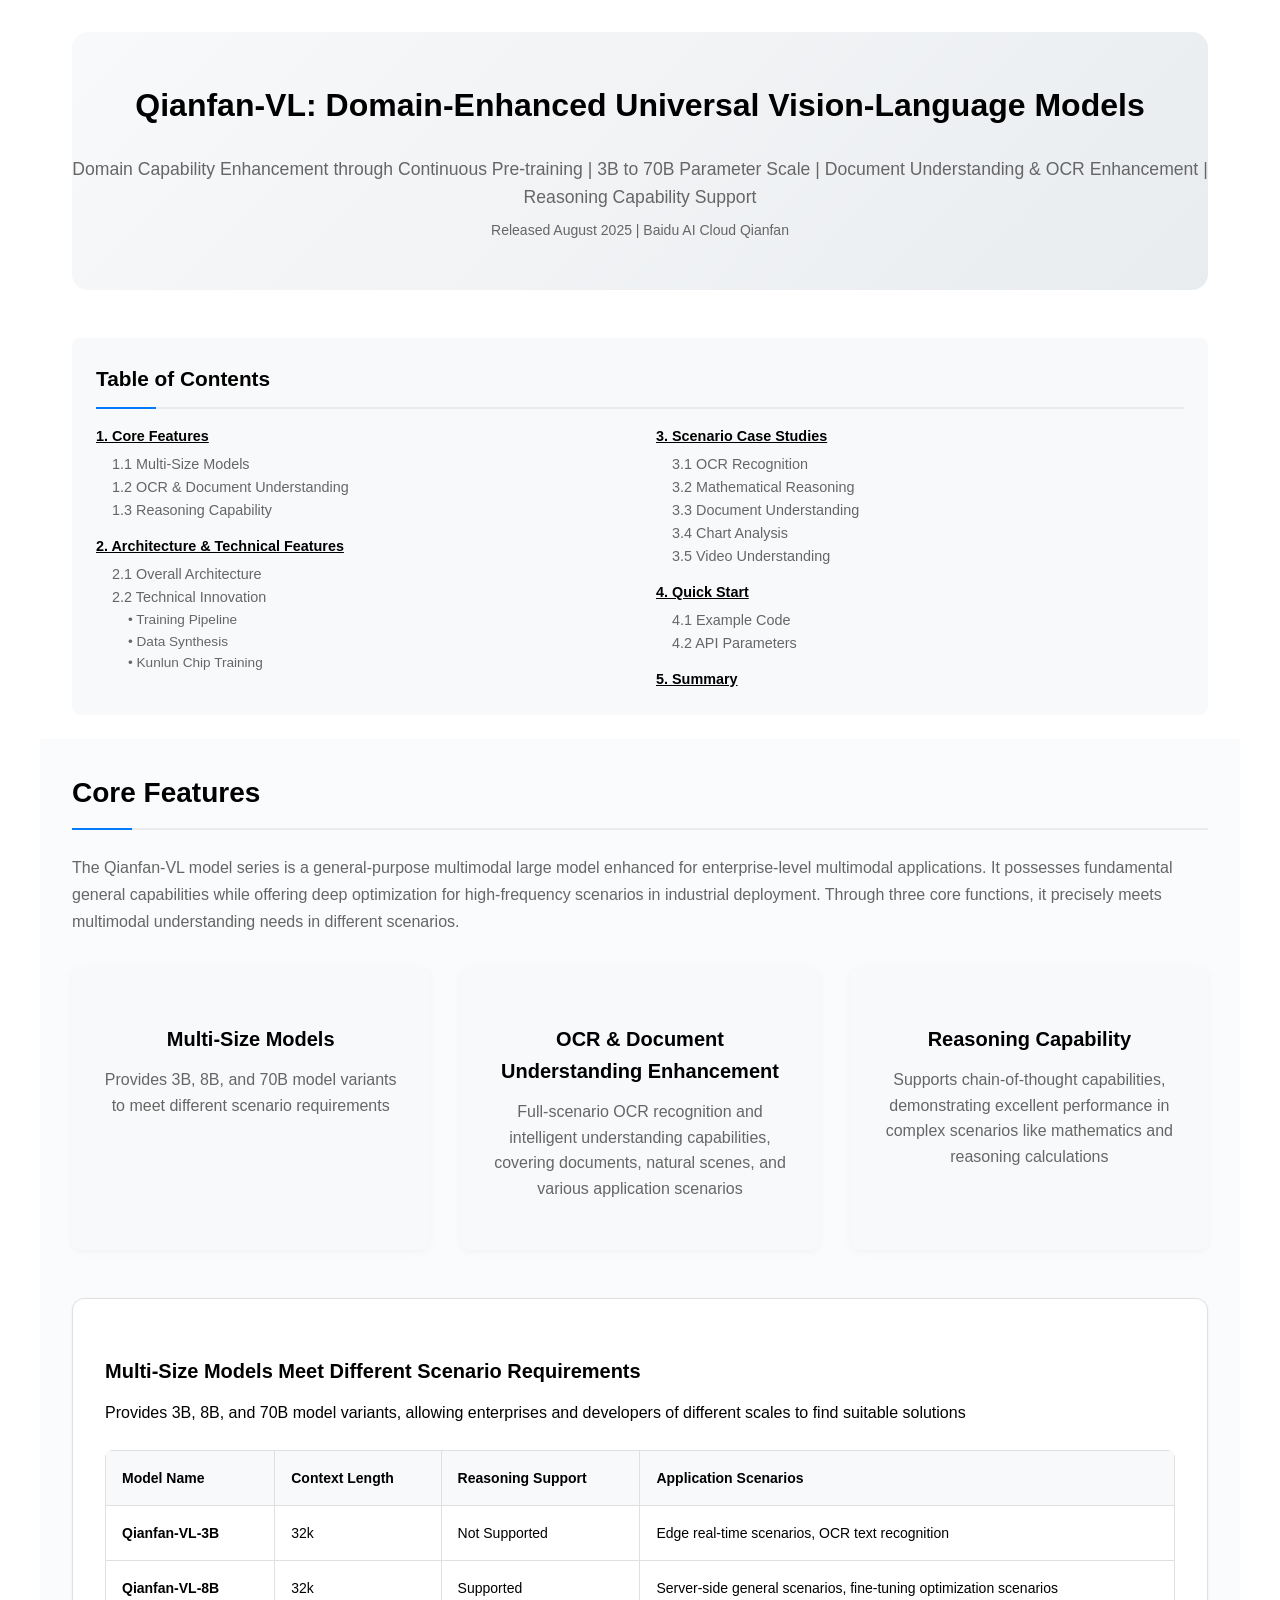
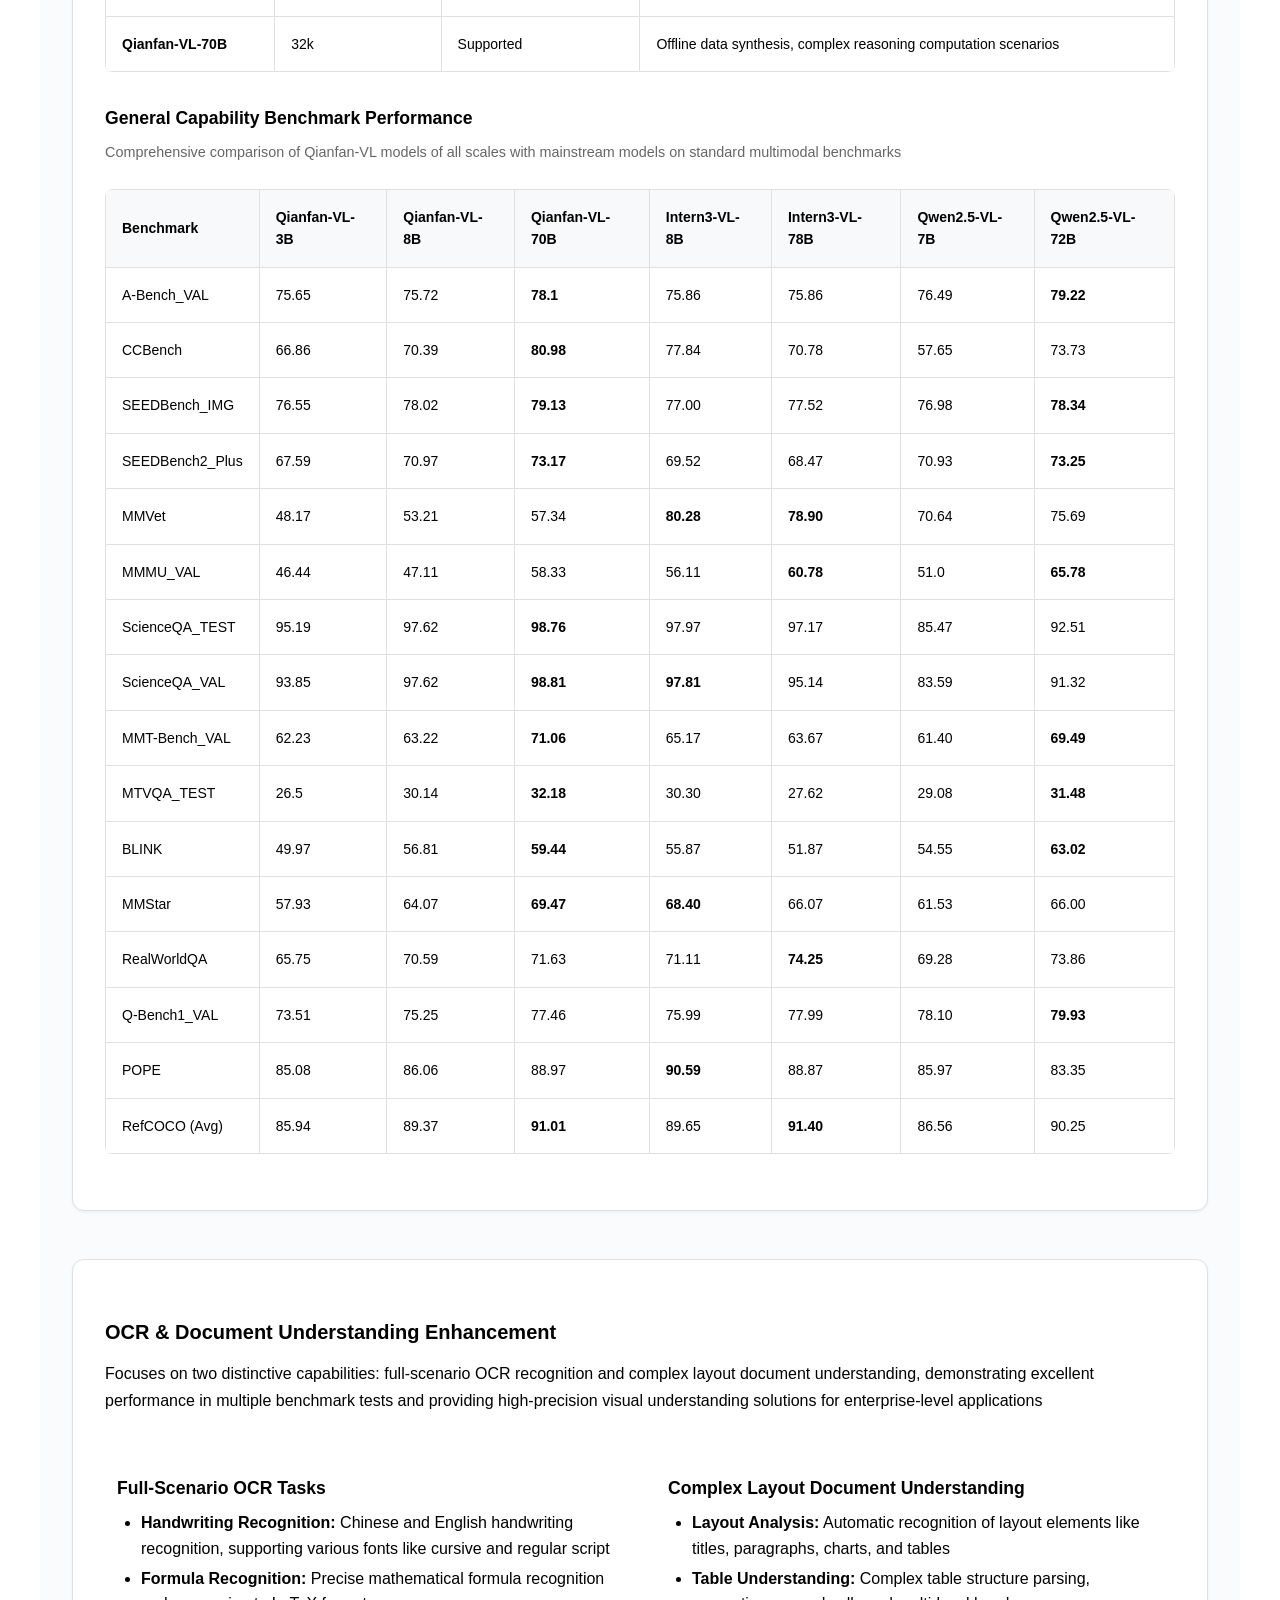
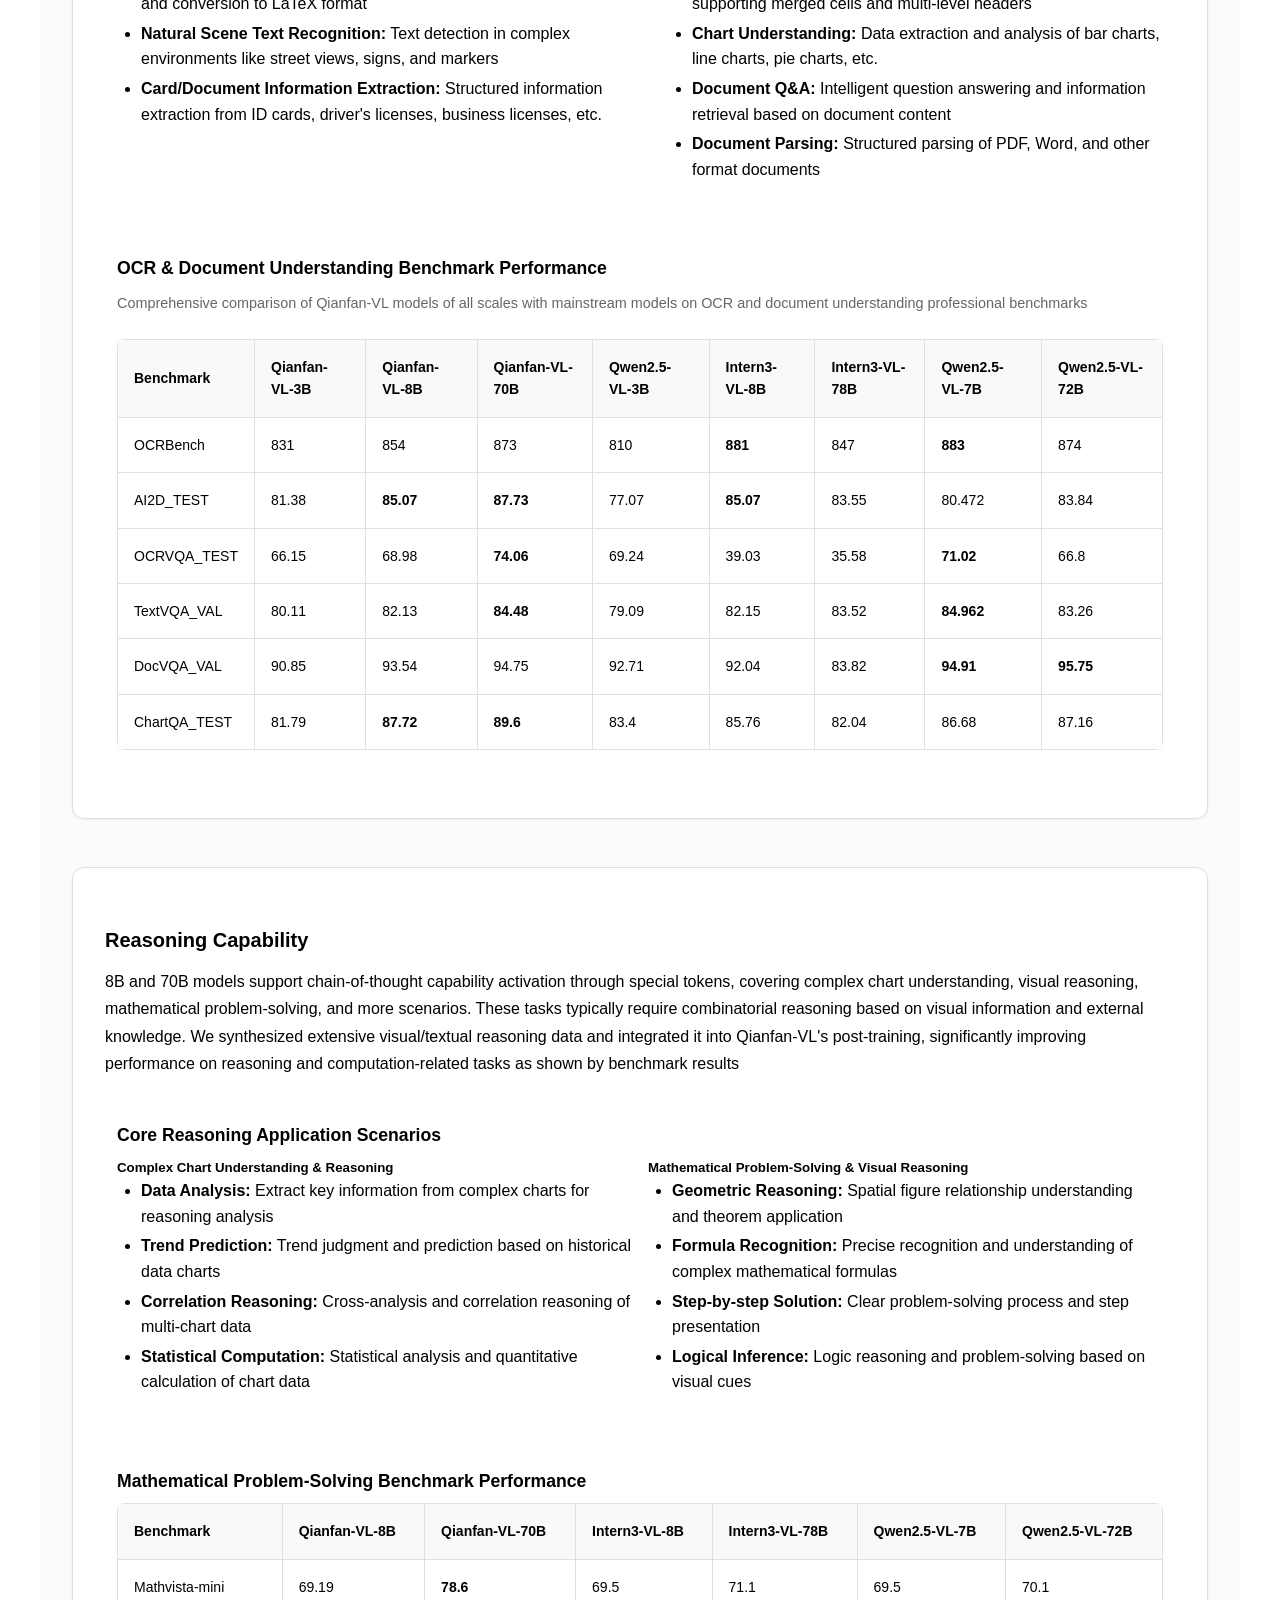
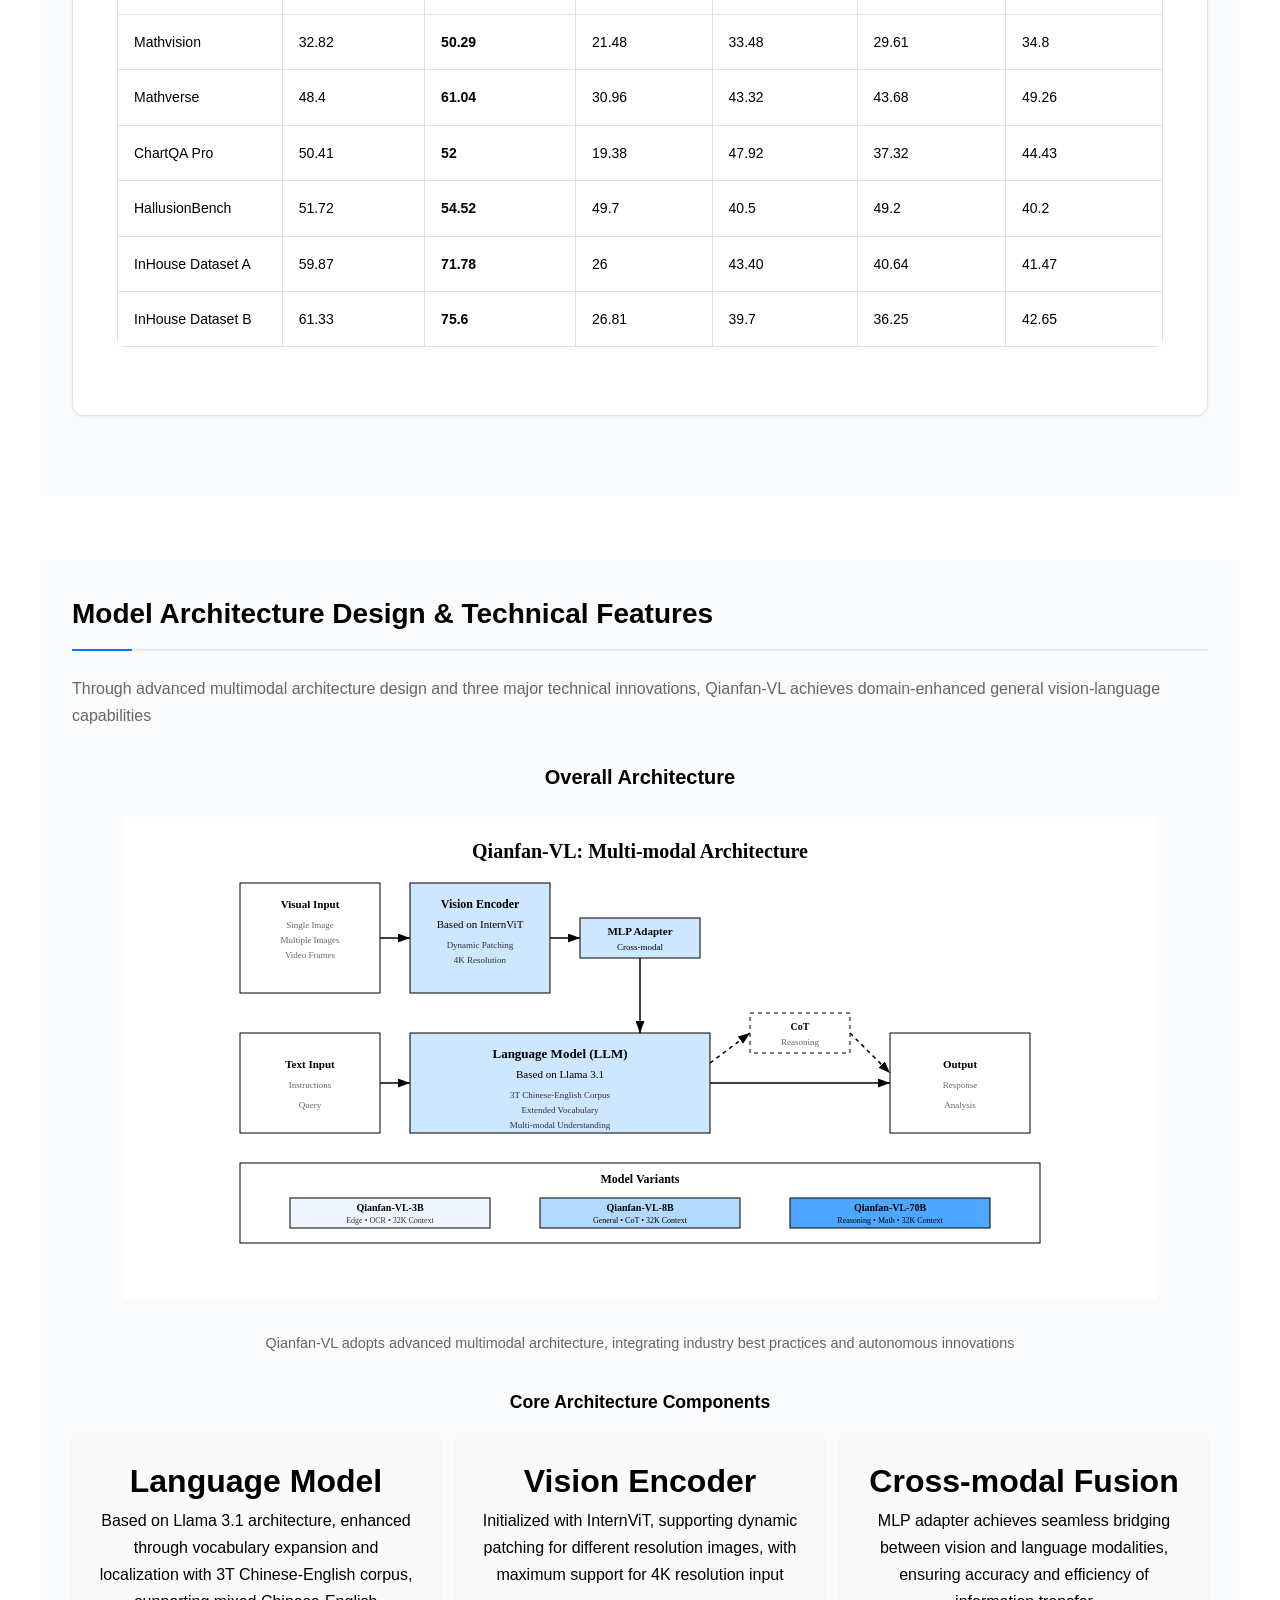
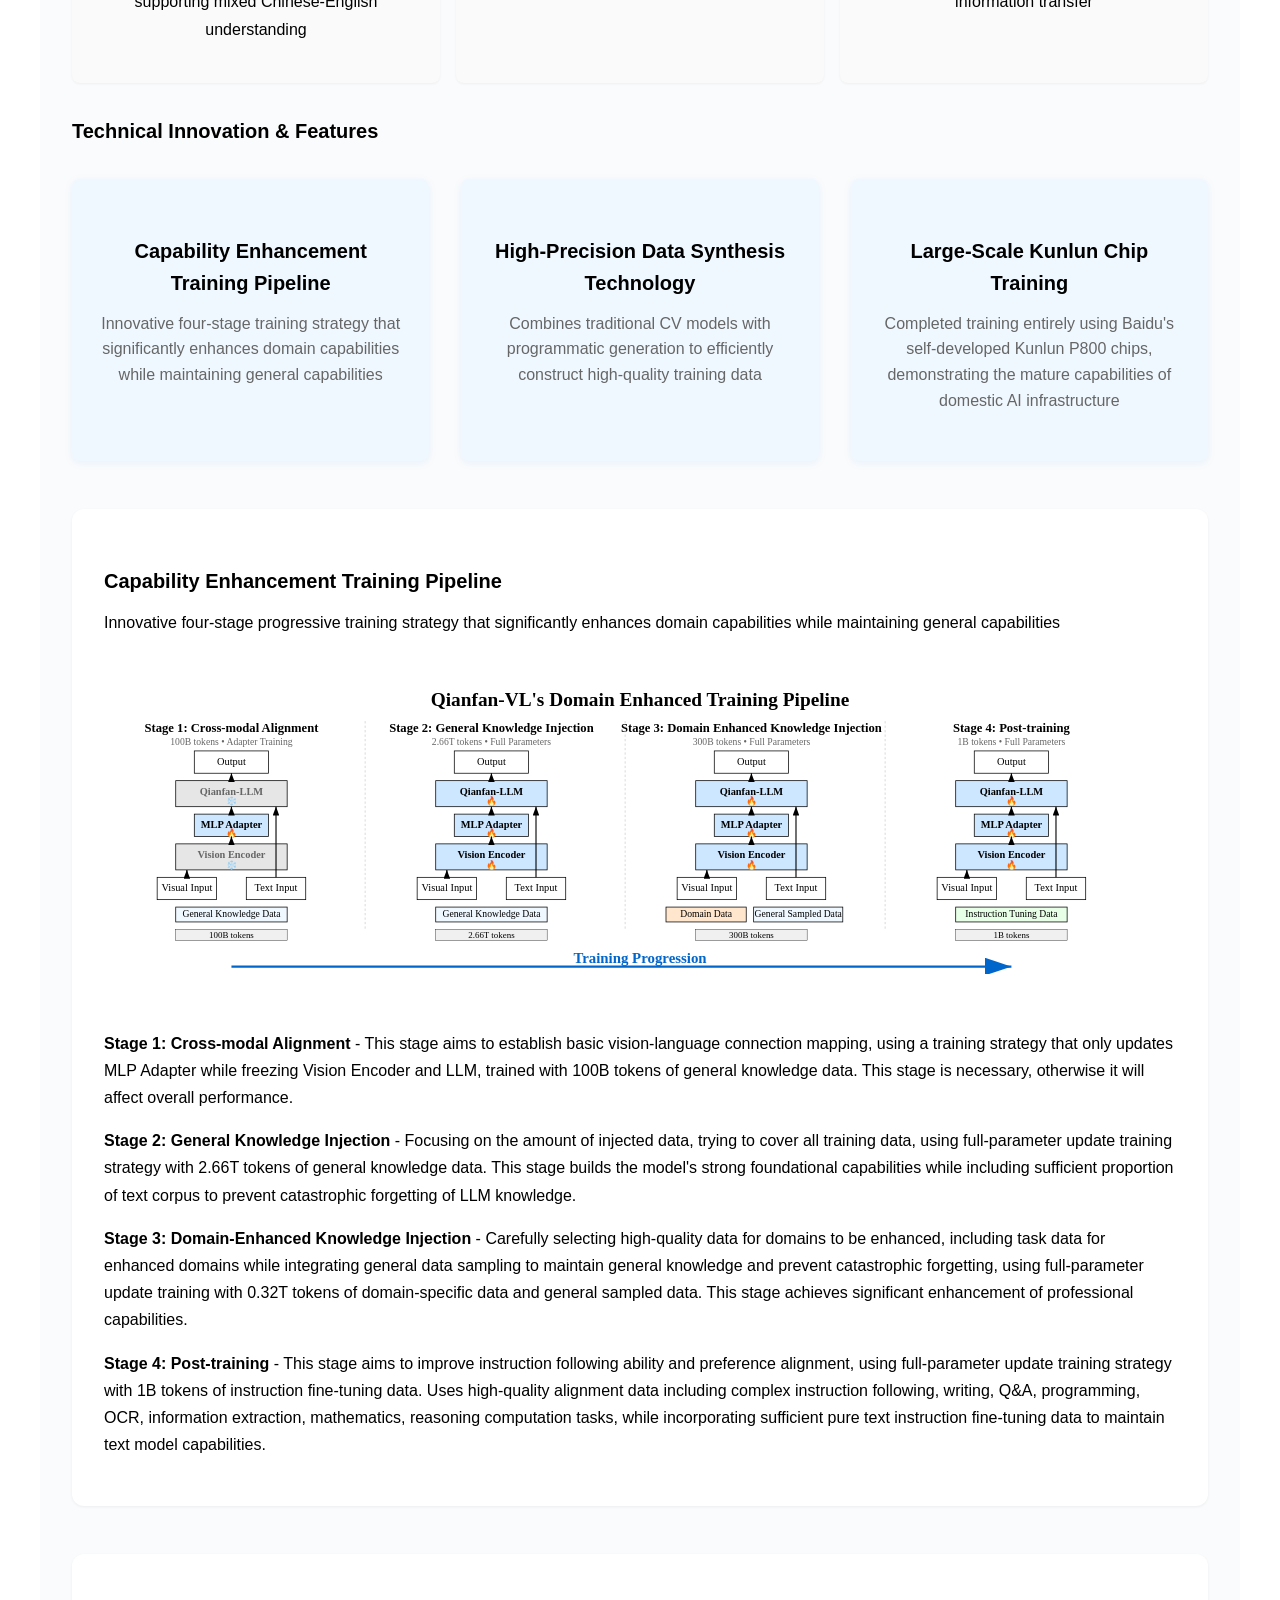
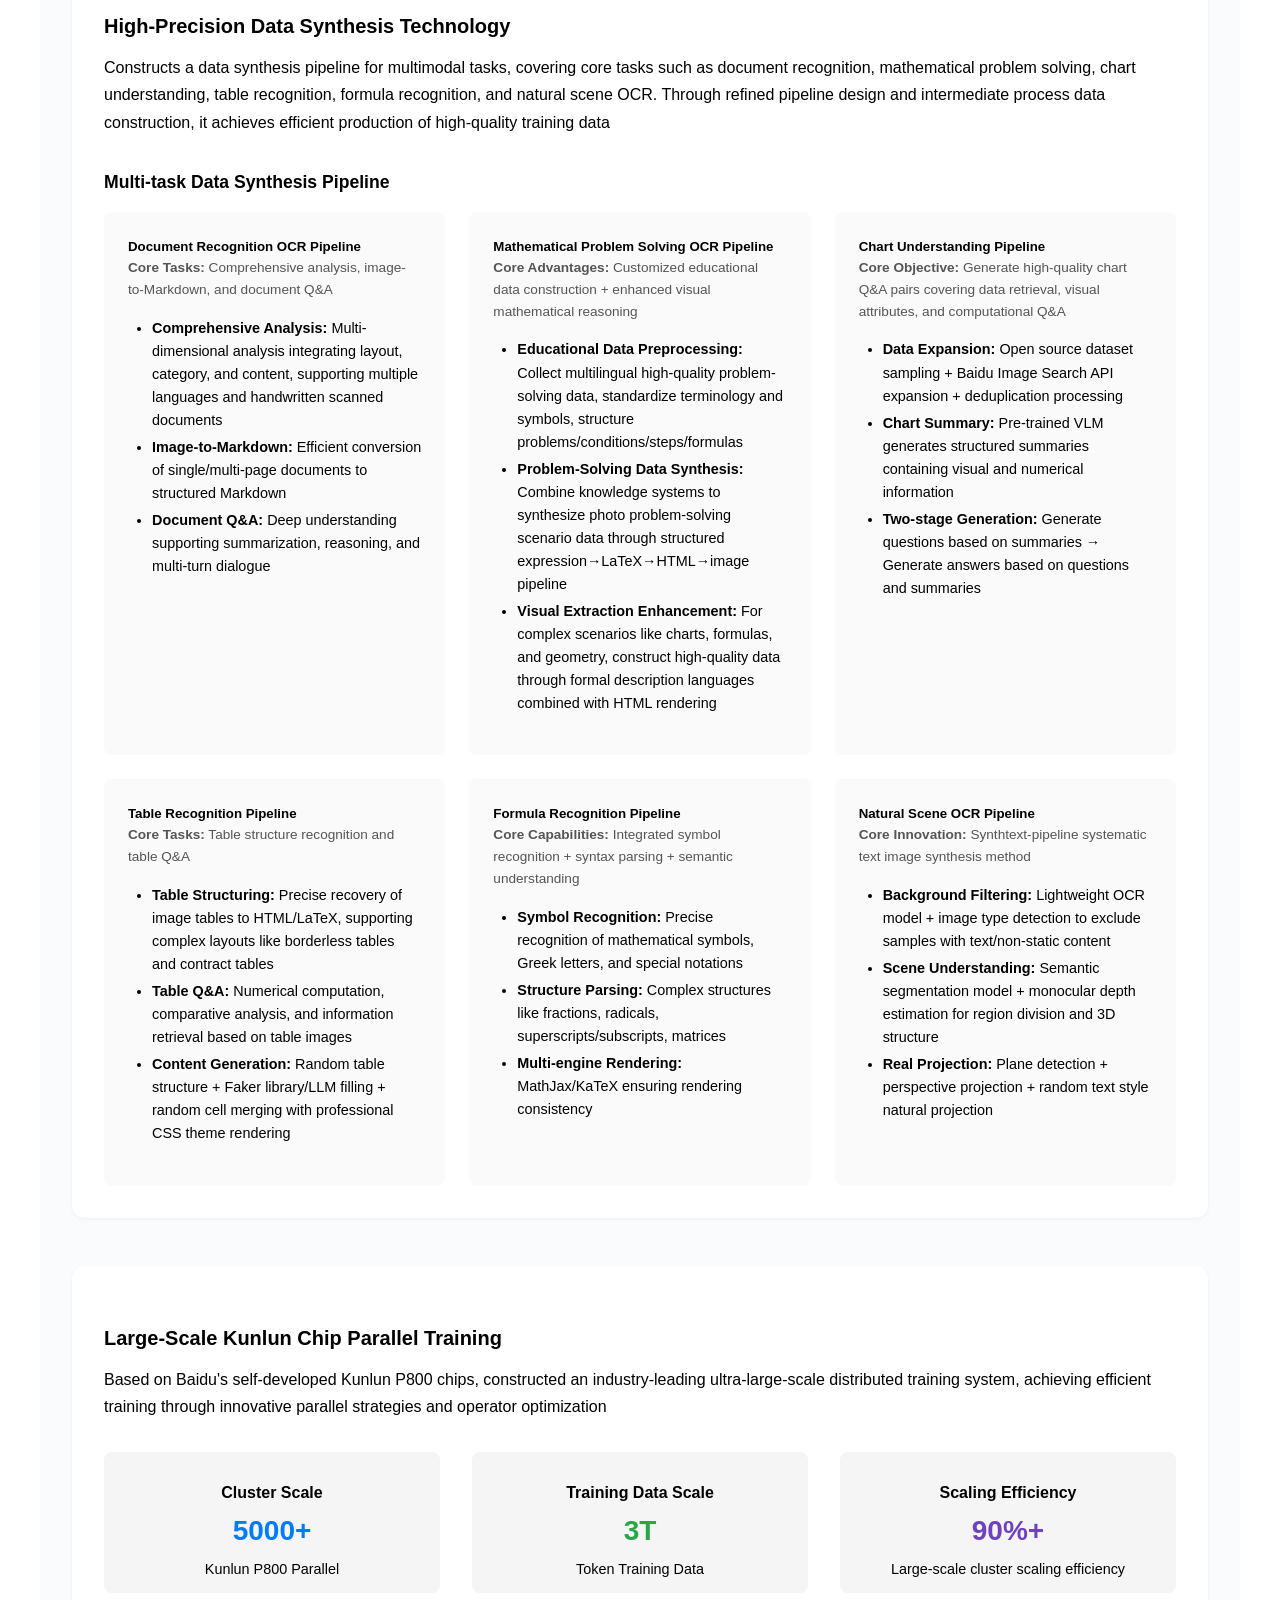
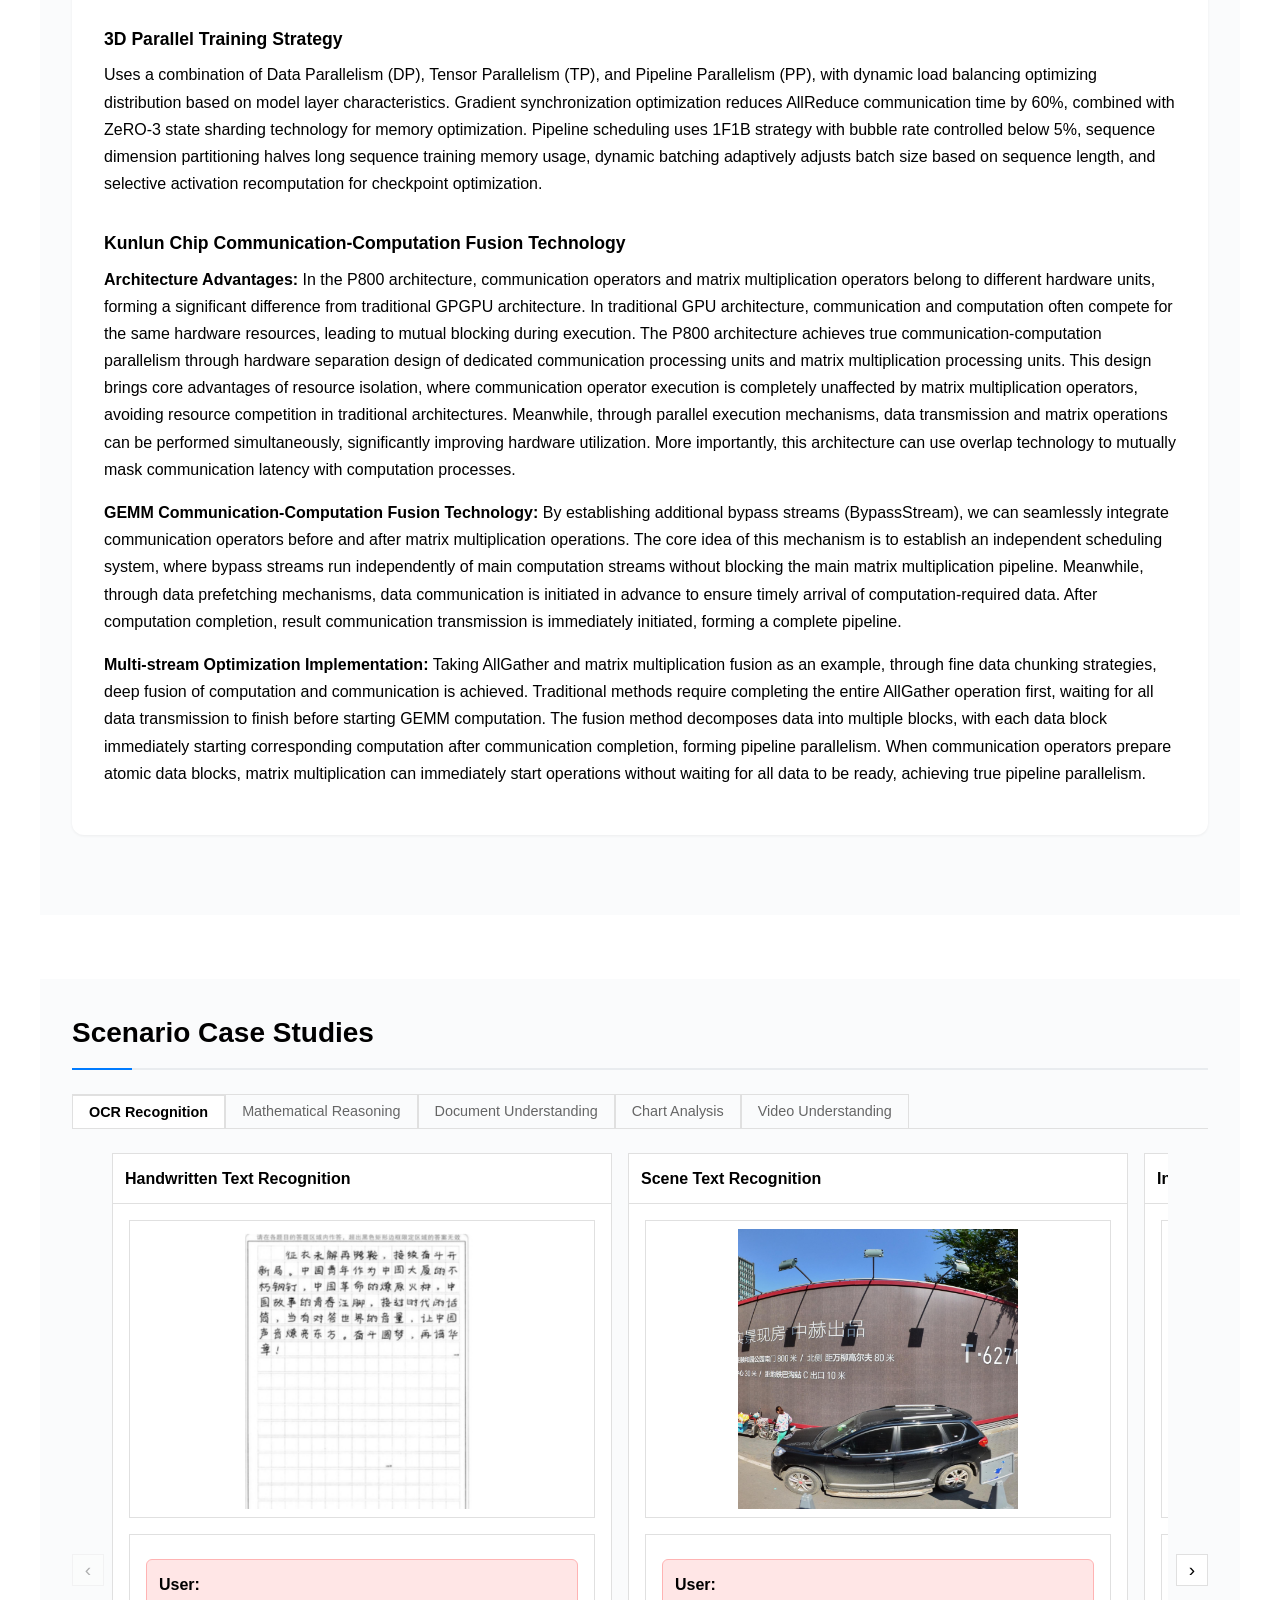
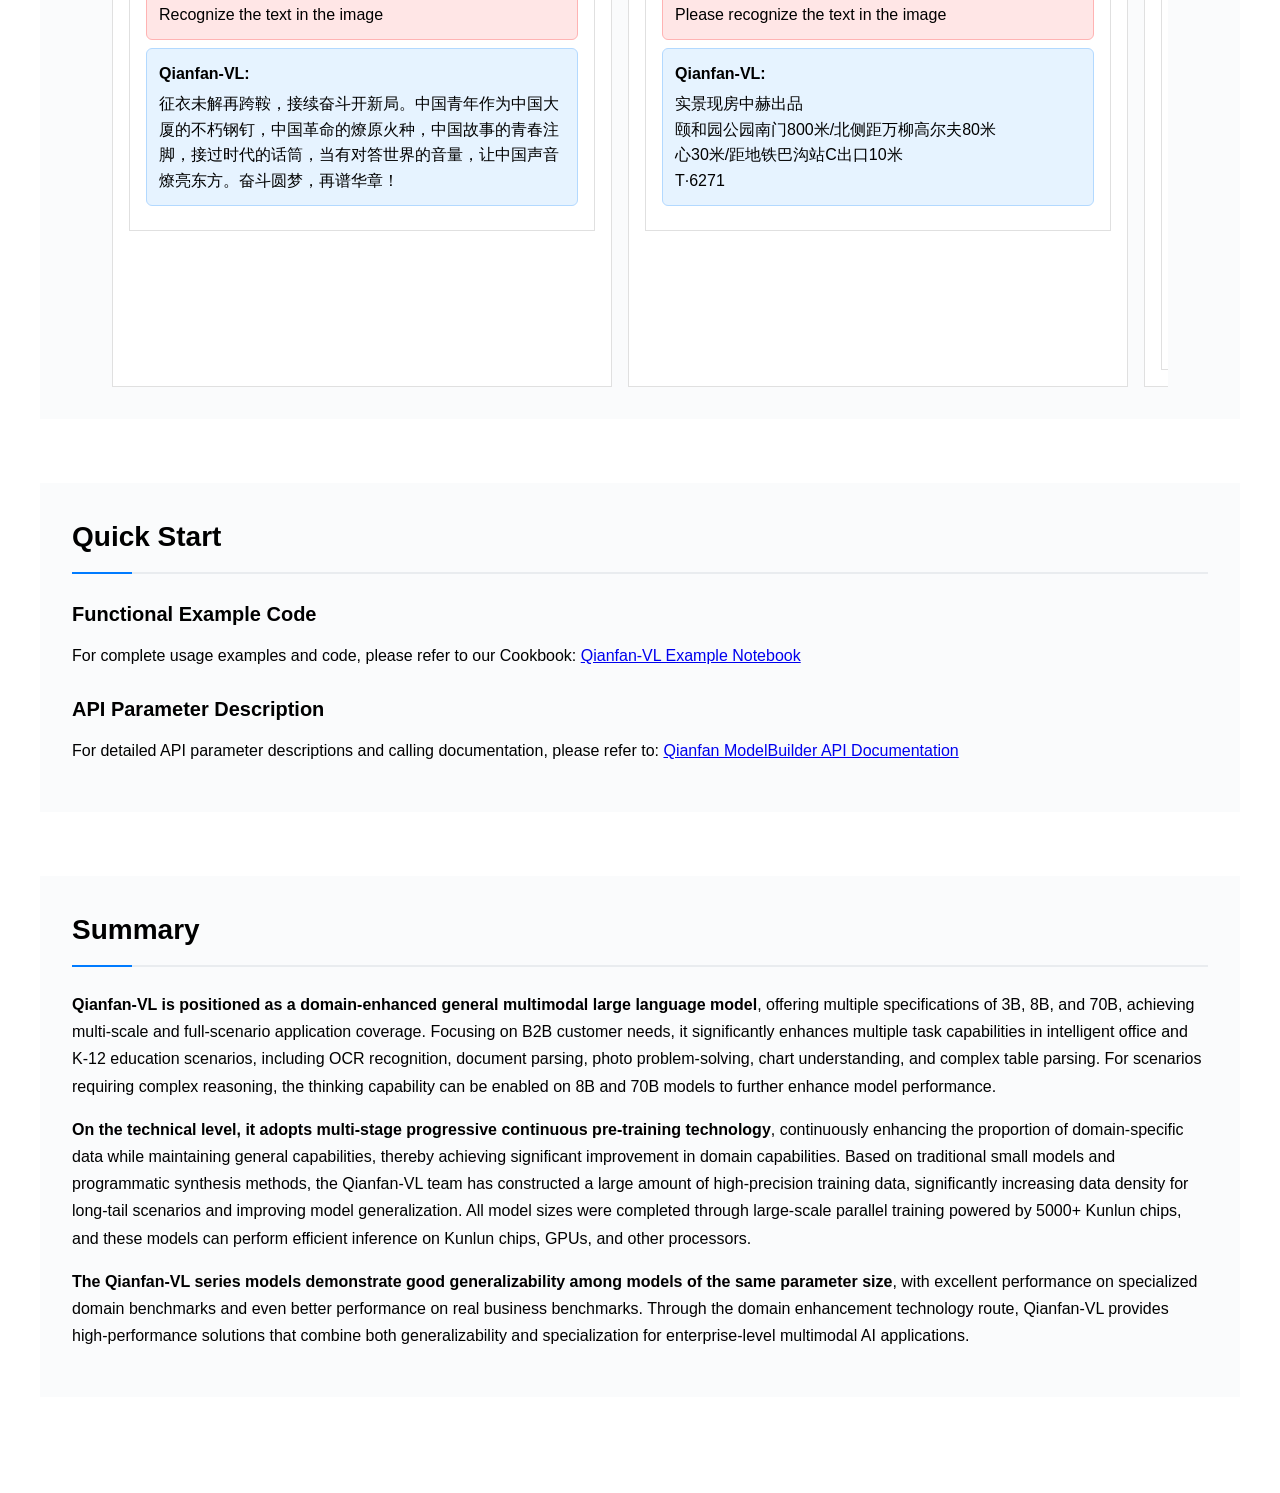
==== commit 0996fb24: "style: Increase font size for architecture component titles - Double the font size for Language Mode" ====
--- a/docs/index_en.html
+++ b/docs/index_en.html
@@ -785,15 +785,15 @@
                         <h4>Core Architecture Components</h4>
                         <div class="feature-grid">
                             <div class="feature-card">
-                                <h5>Language Model</h5>
+                                <h5 style="font-size: 2rem;">Language Model</h5>
                                 <p>Based on Llama 3.1 architecture, enhanced through vocabulary expansion and localization with 3T Chinese-English corpus, supporting mixed Chinese-English understanding</p>
                             </div>
                             <div class="feature-card">
-                                <h5>Vision Encoder</h5>
+                                <h5 style="font-size: 2rem;">Vision Encoder</h5>
                                 <p>Initialized with InternViT, supporting dynamic patching for different resolution images, with maximum support for 4K resolution input</p>
                             </div>
                             <div class="feature-card">
-                                <h5>Cross-modal Fusion</h5>
+                                <h5 style="font-size: 2rem;">Cross-modal Fusion</h5>
                                 <p>MLP adapter achieves seamless bridging between vision and language modalities, ensuring accuracy and efficiency of information transfer</p>
                             </div>
                         </div>
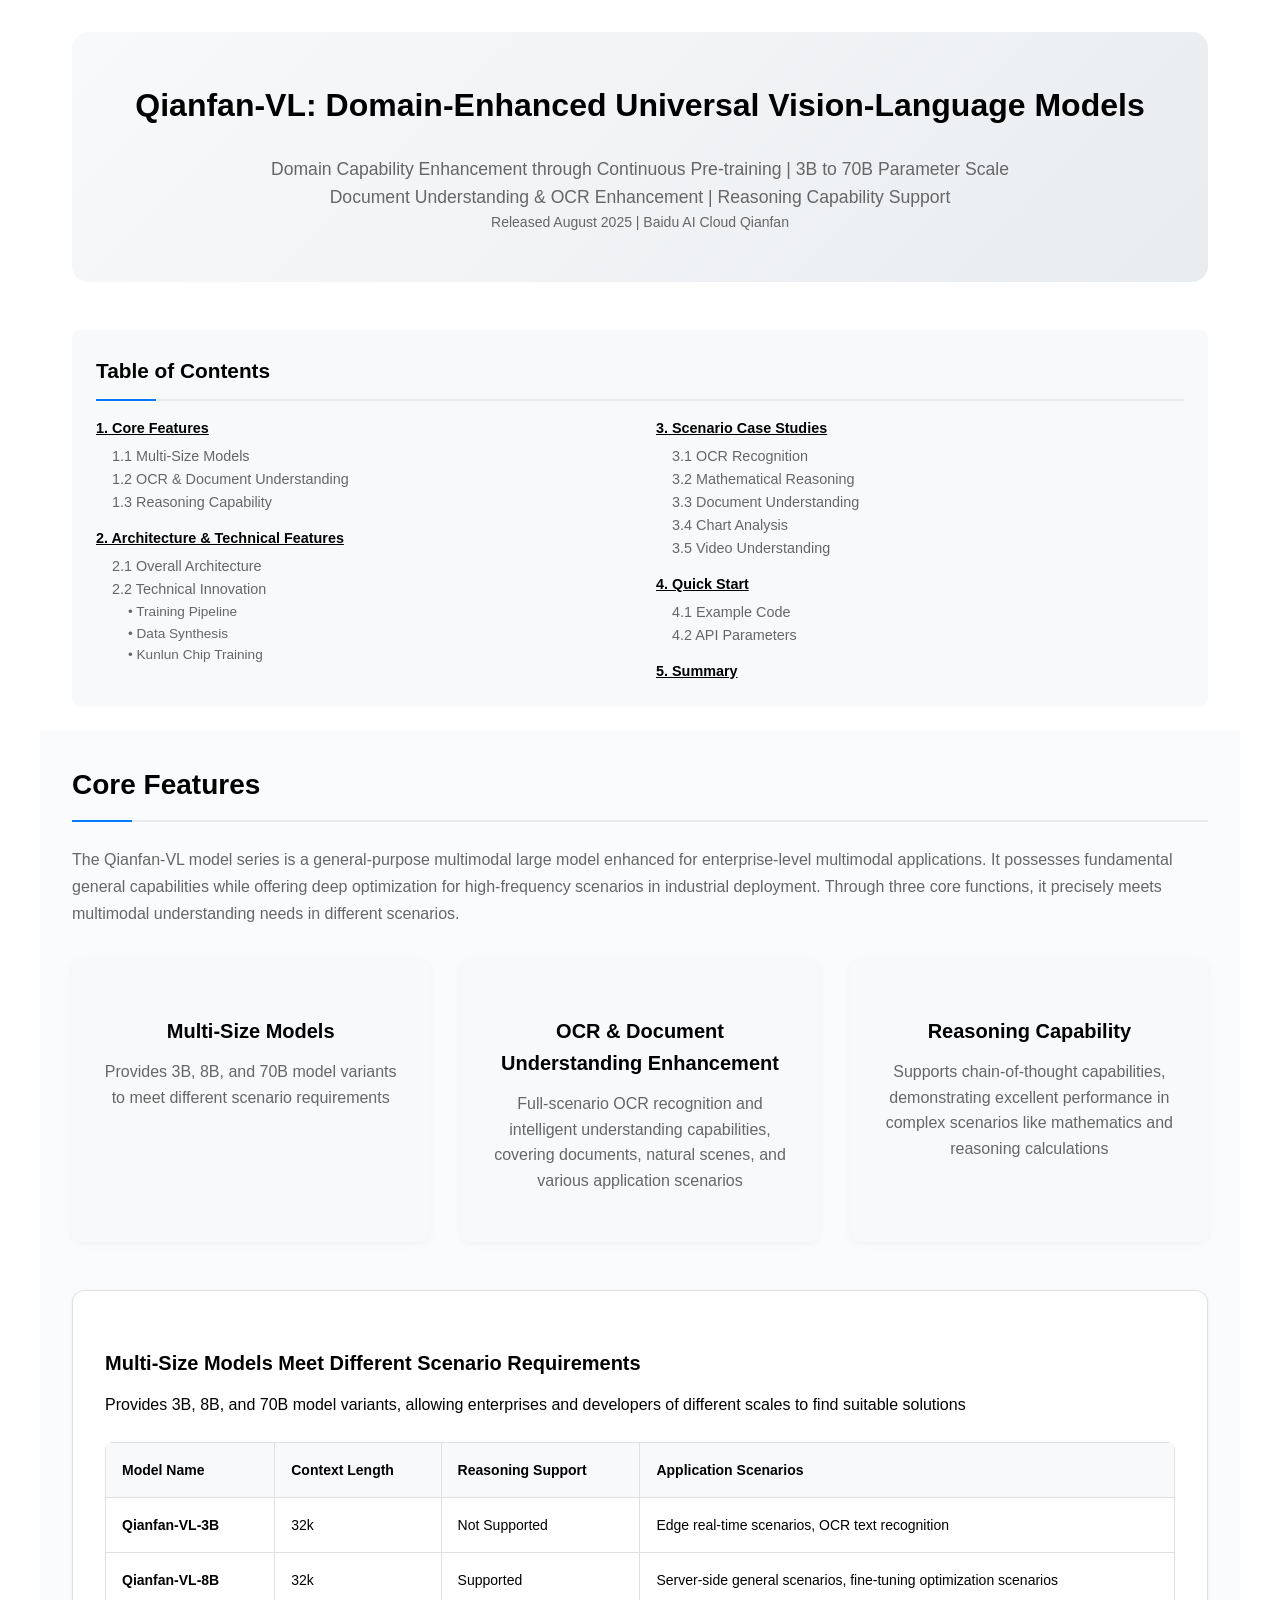
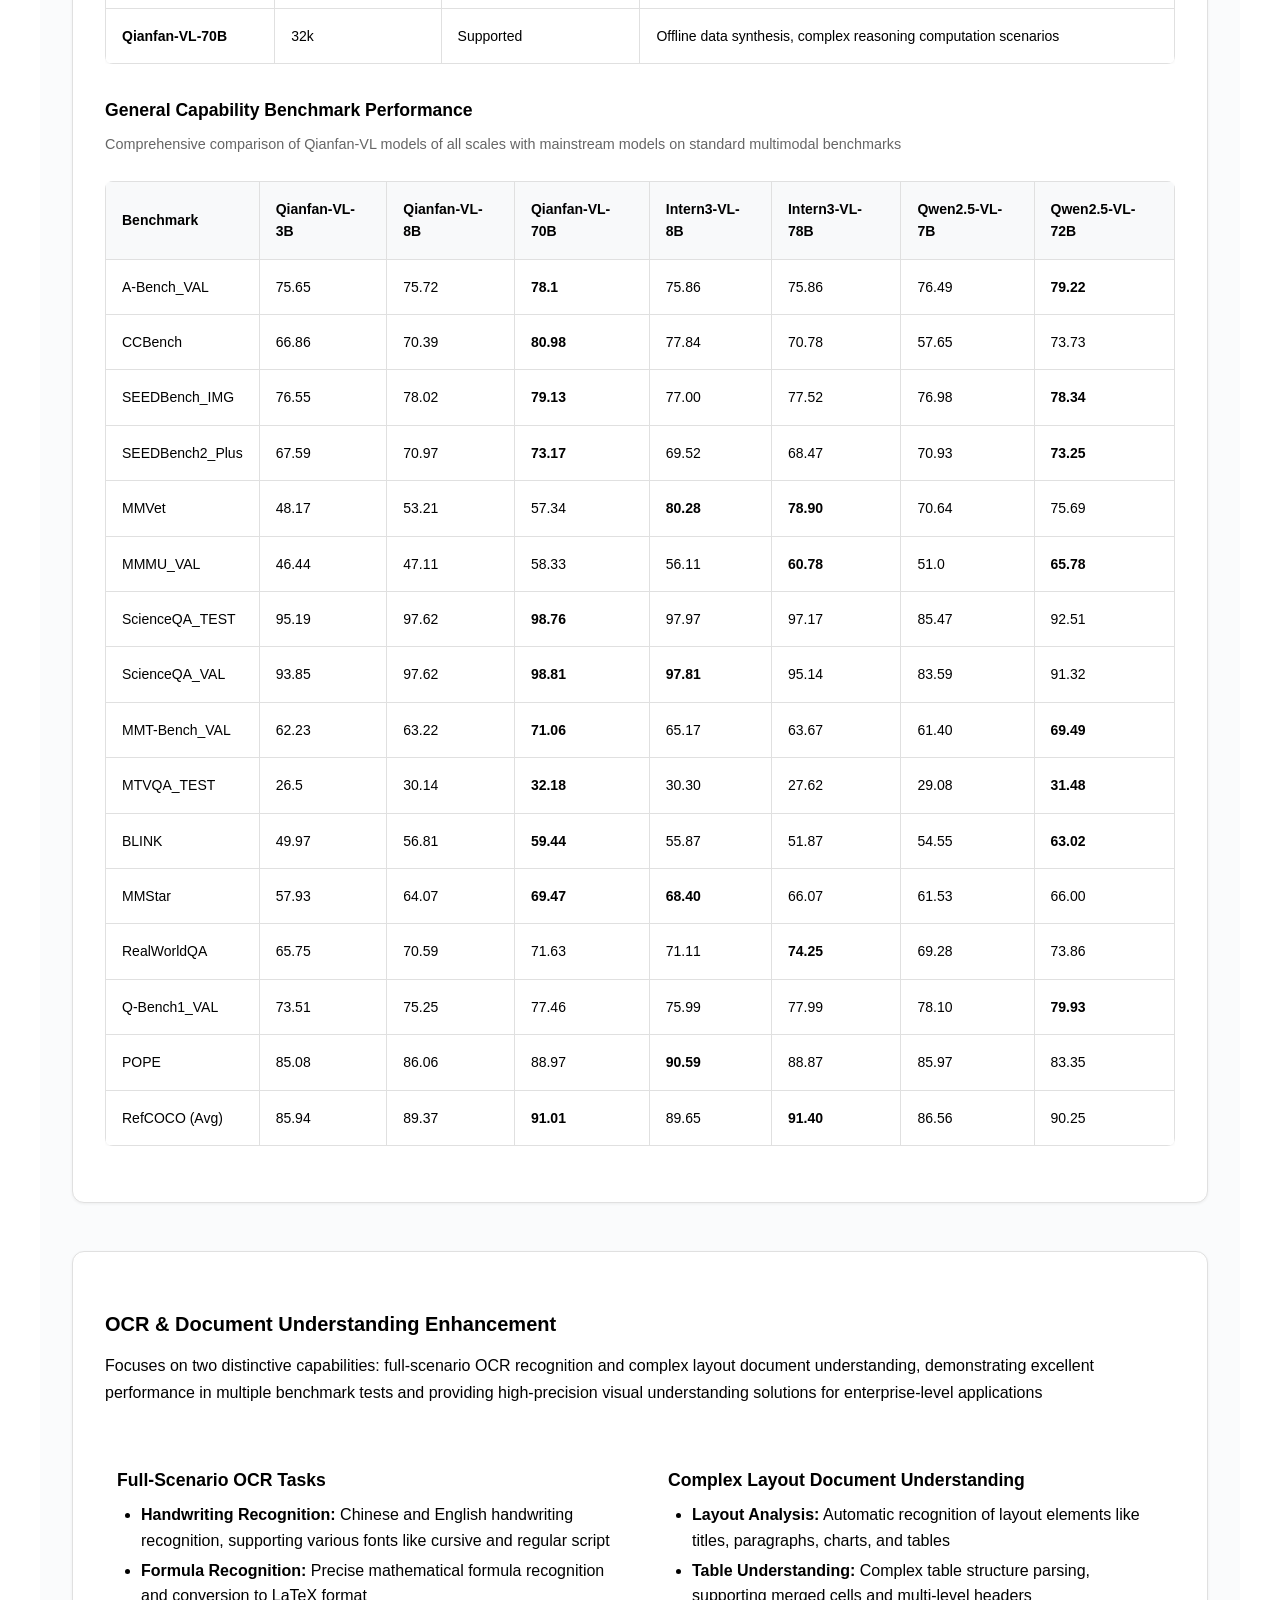
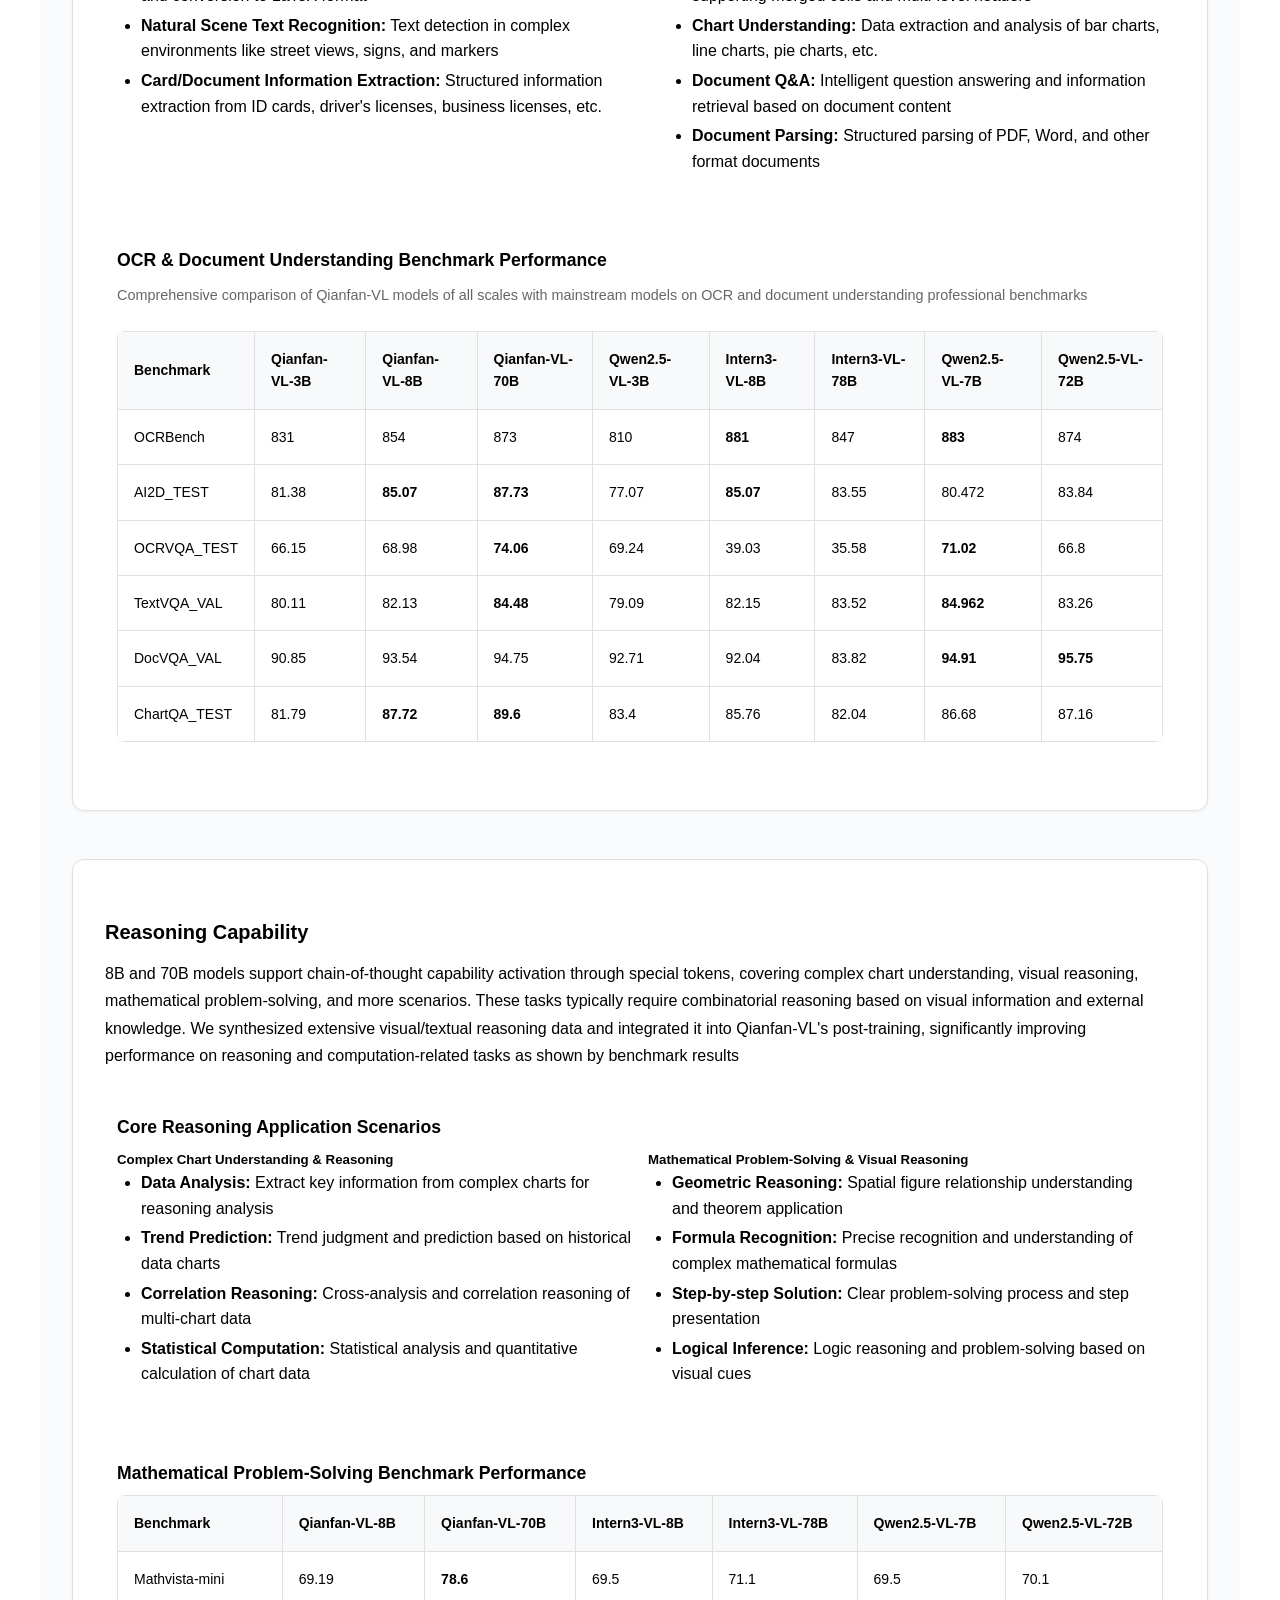
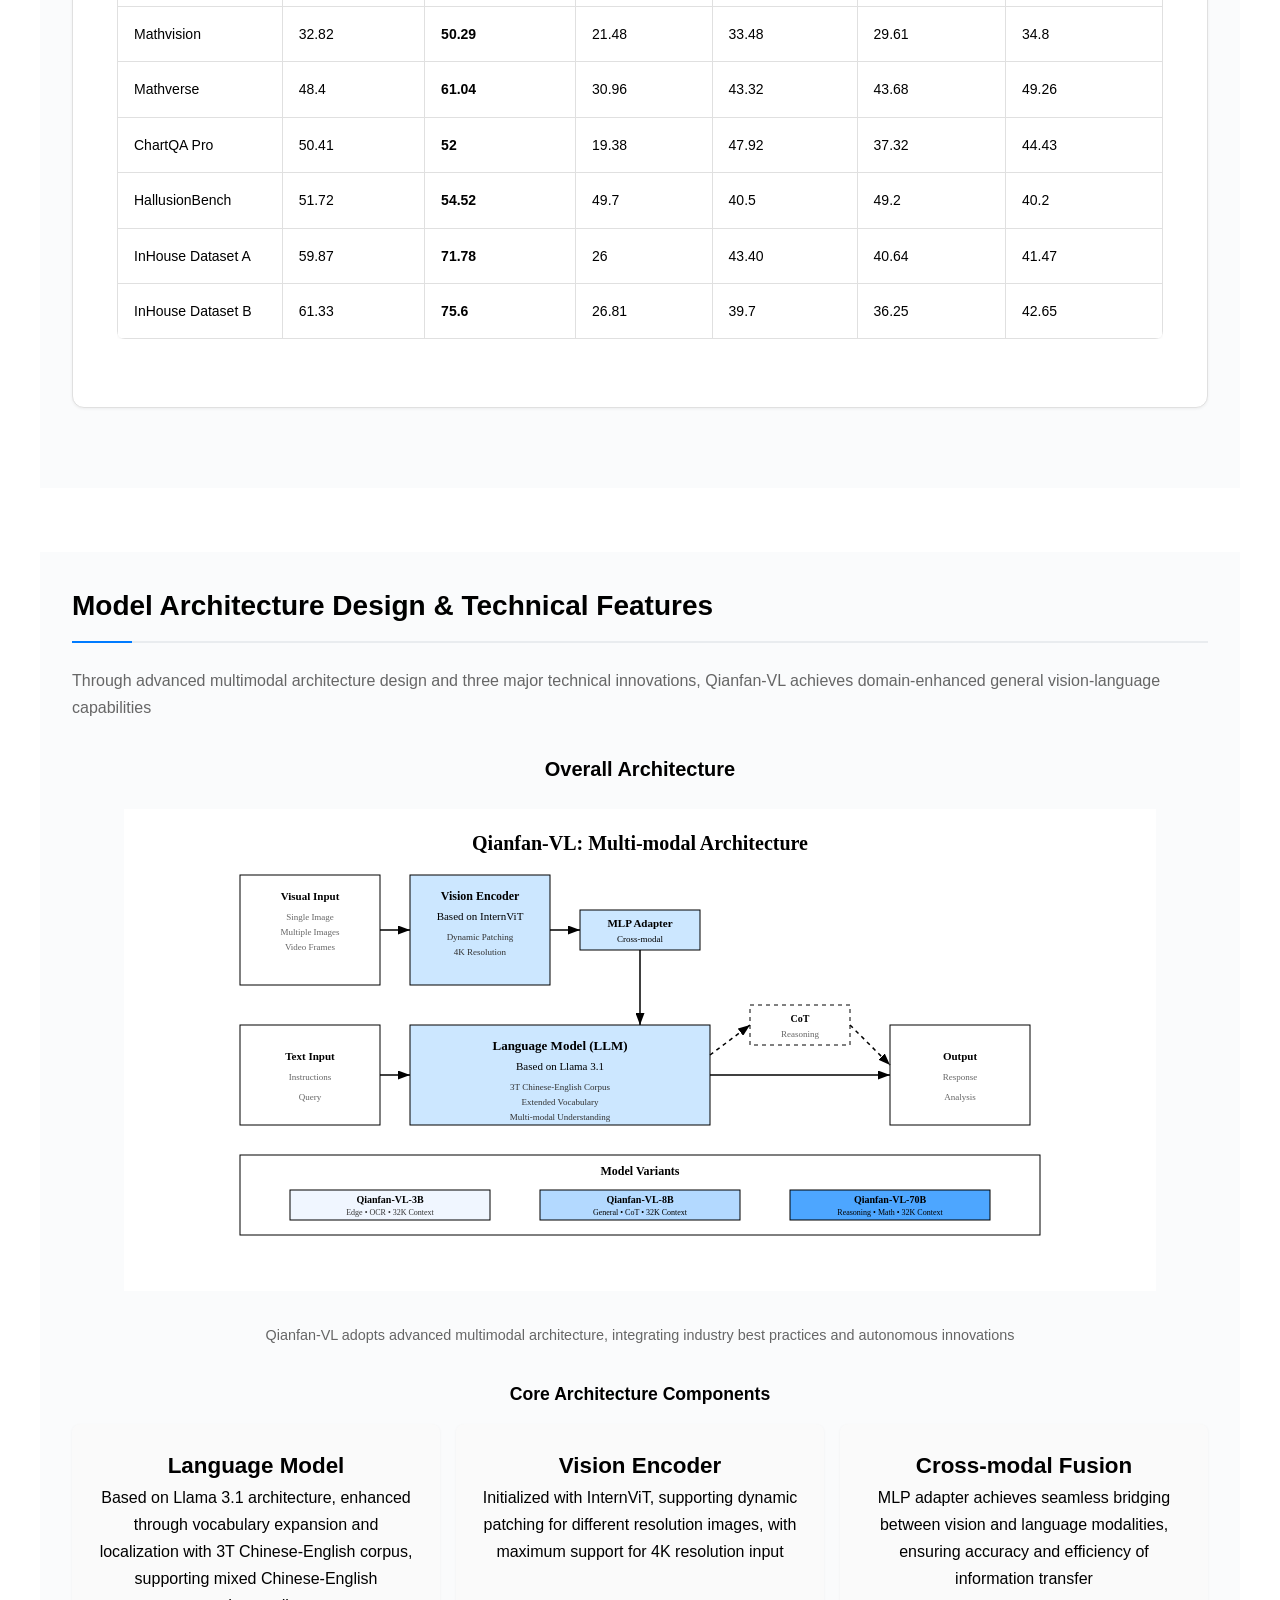
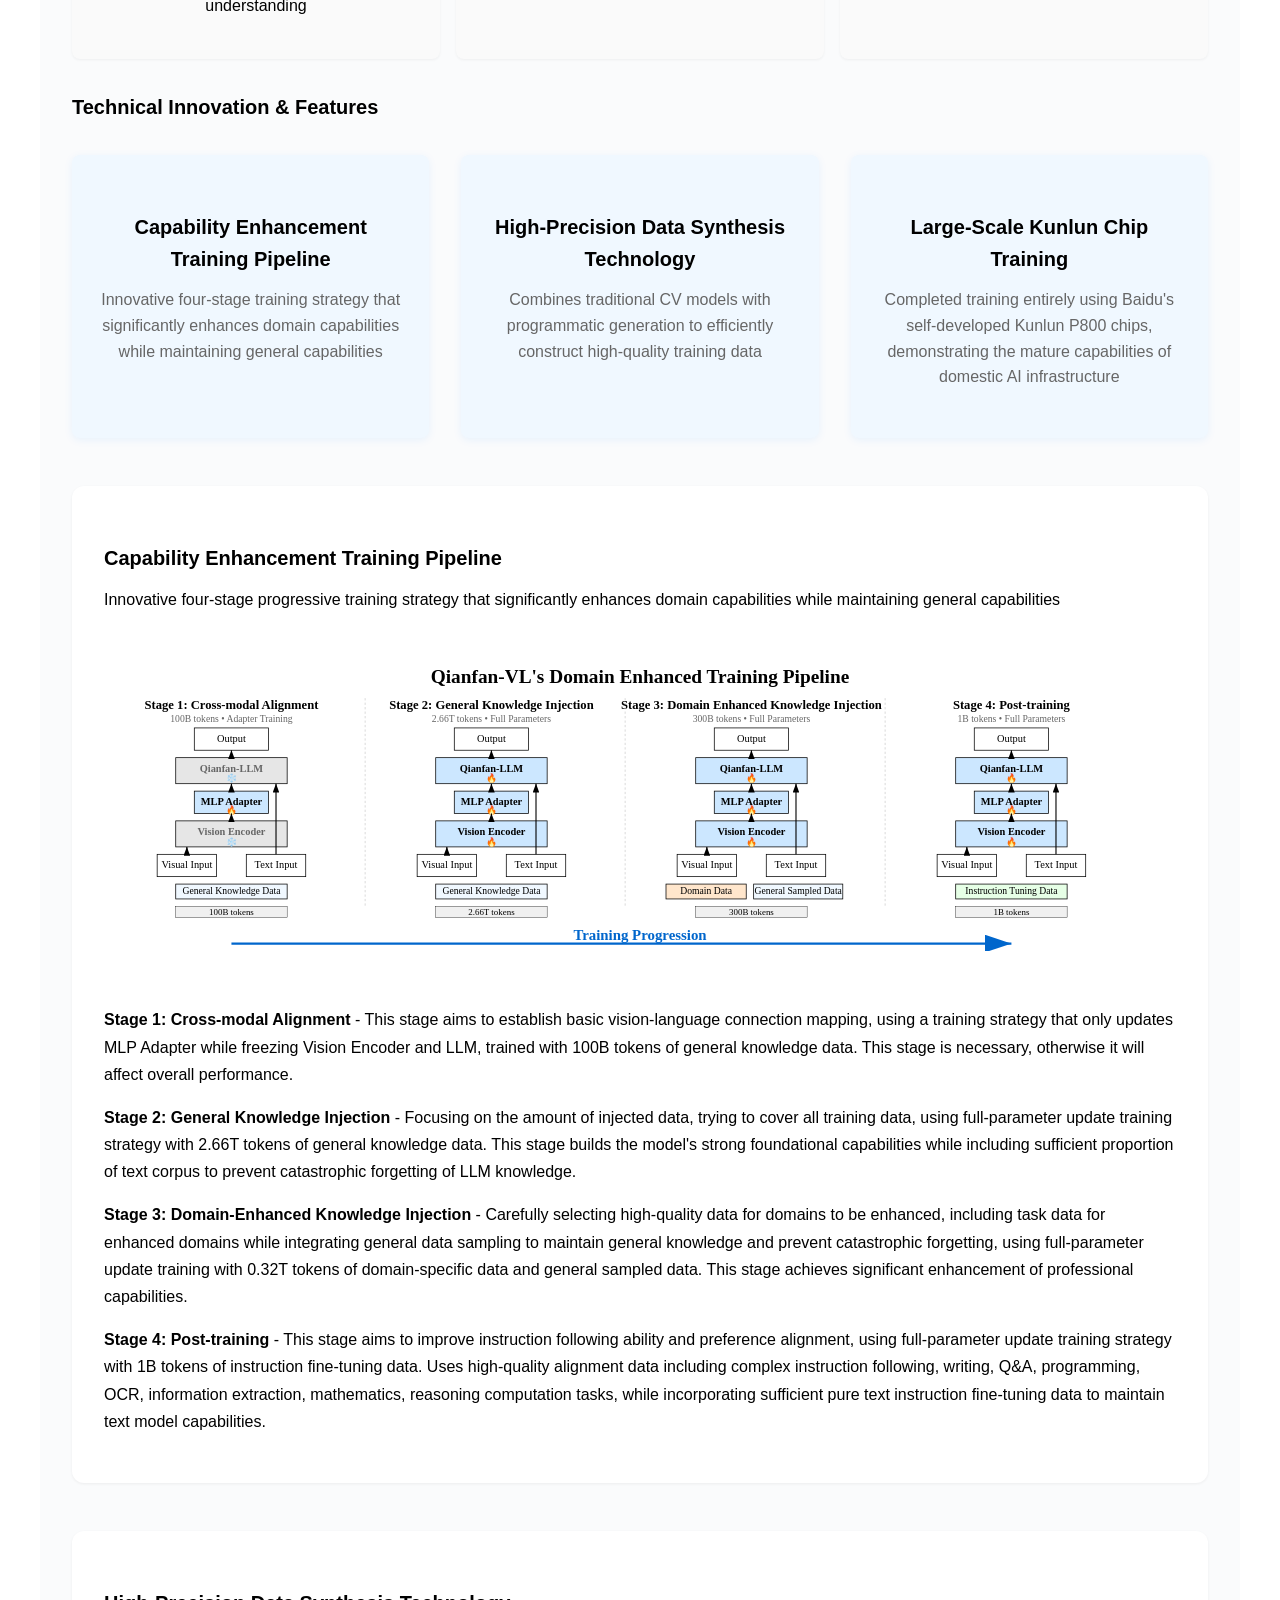
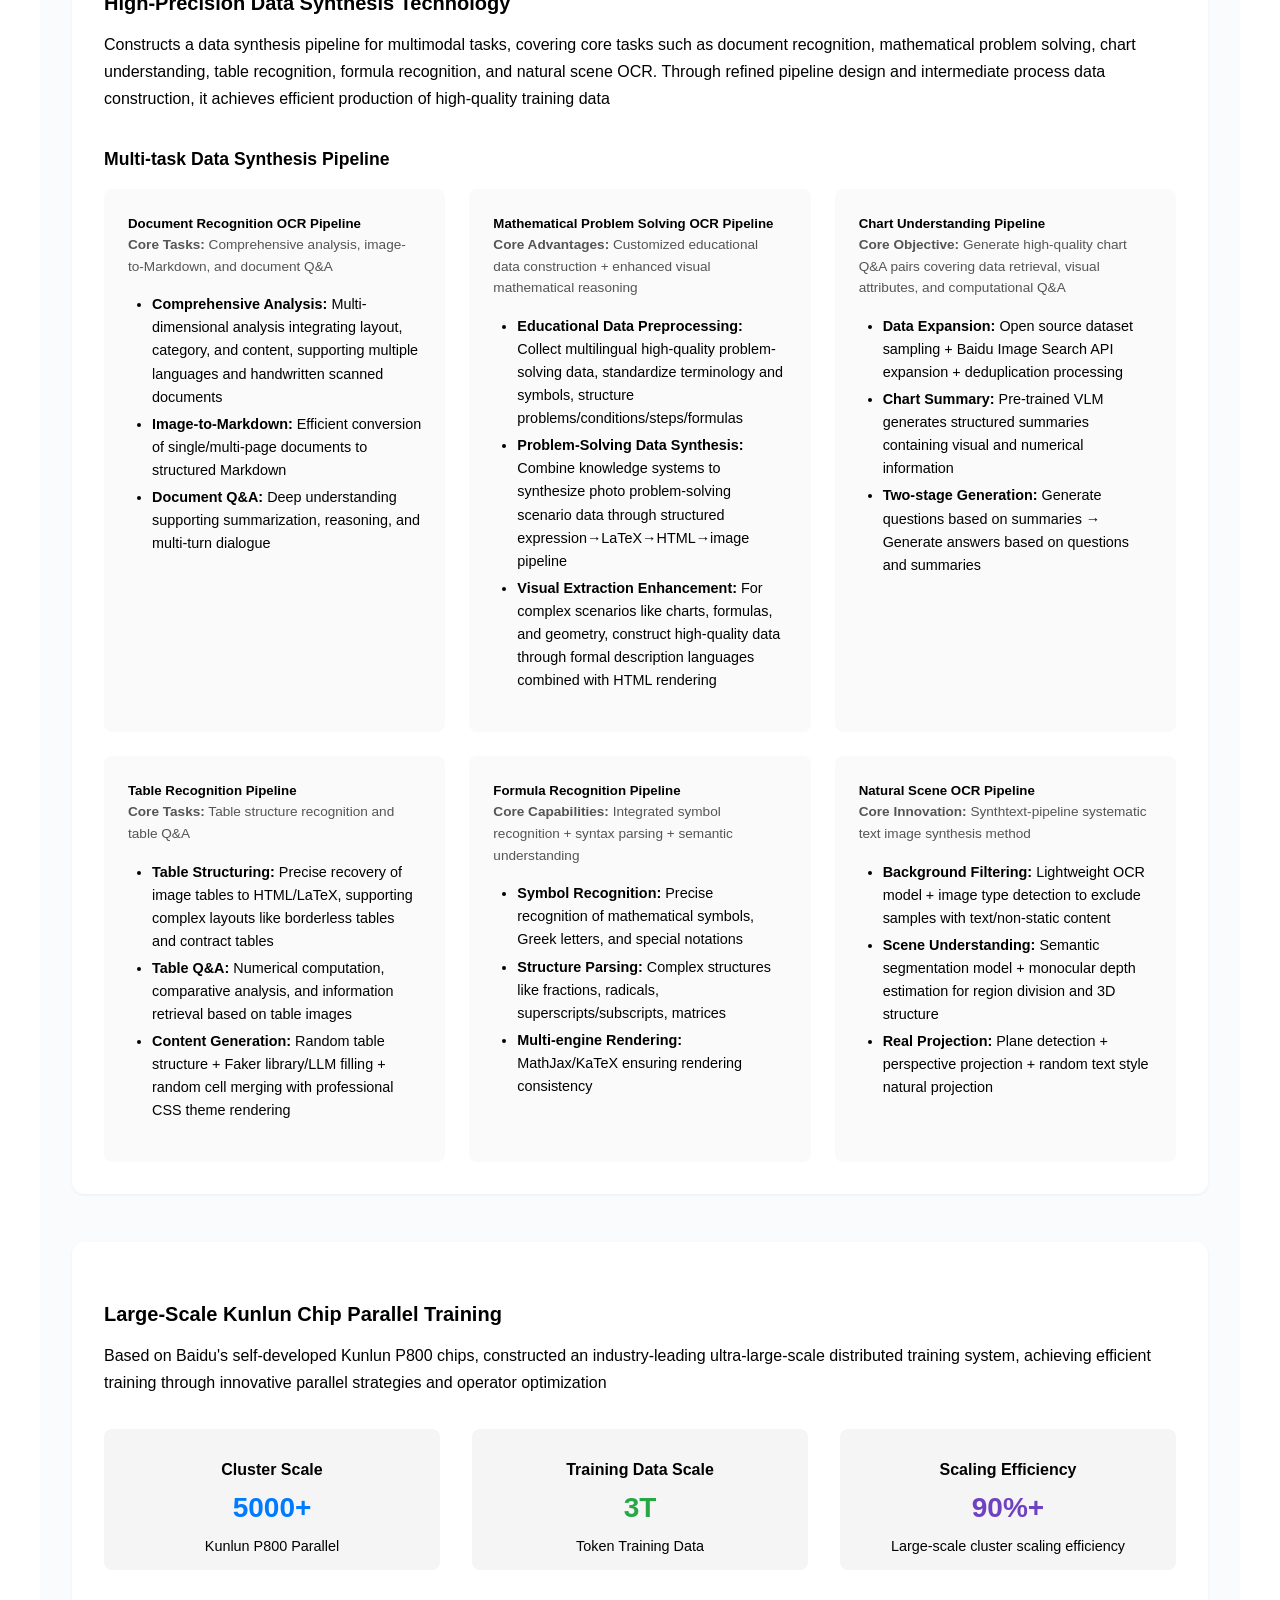
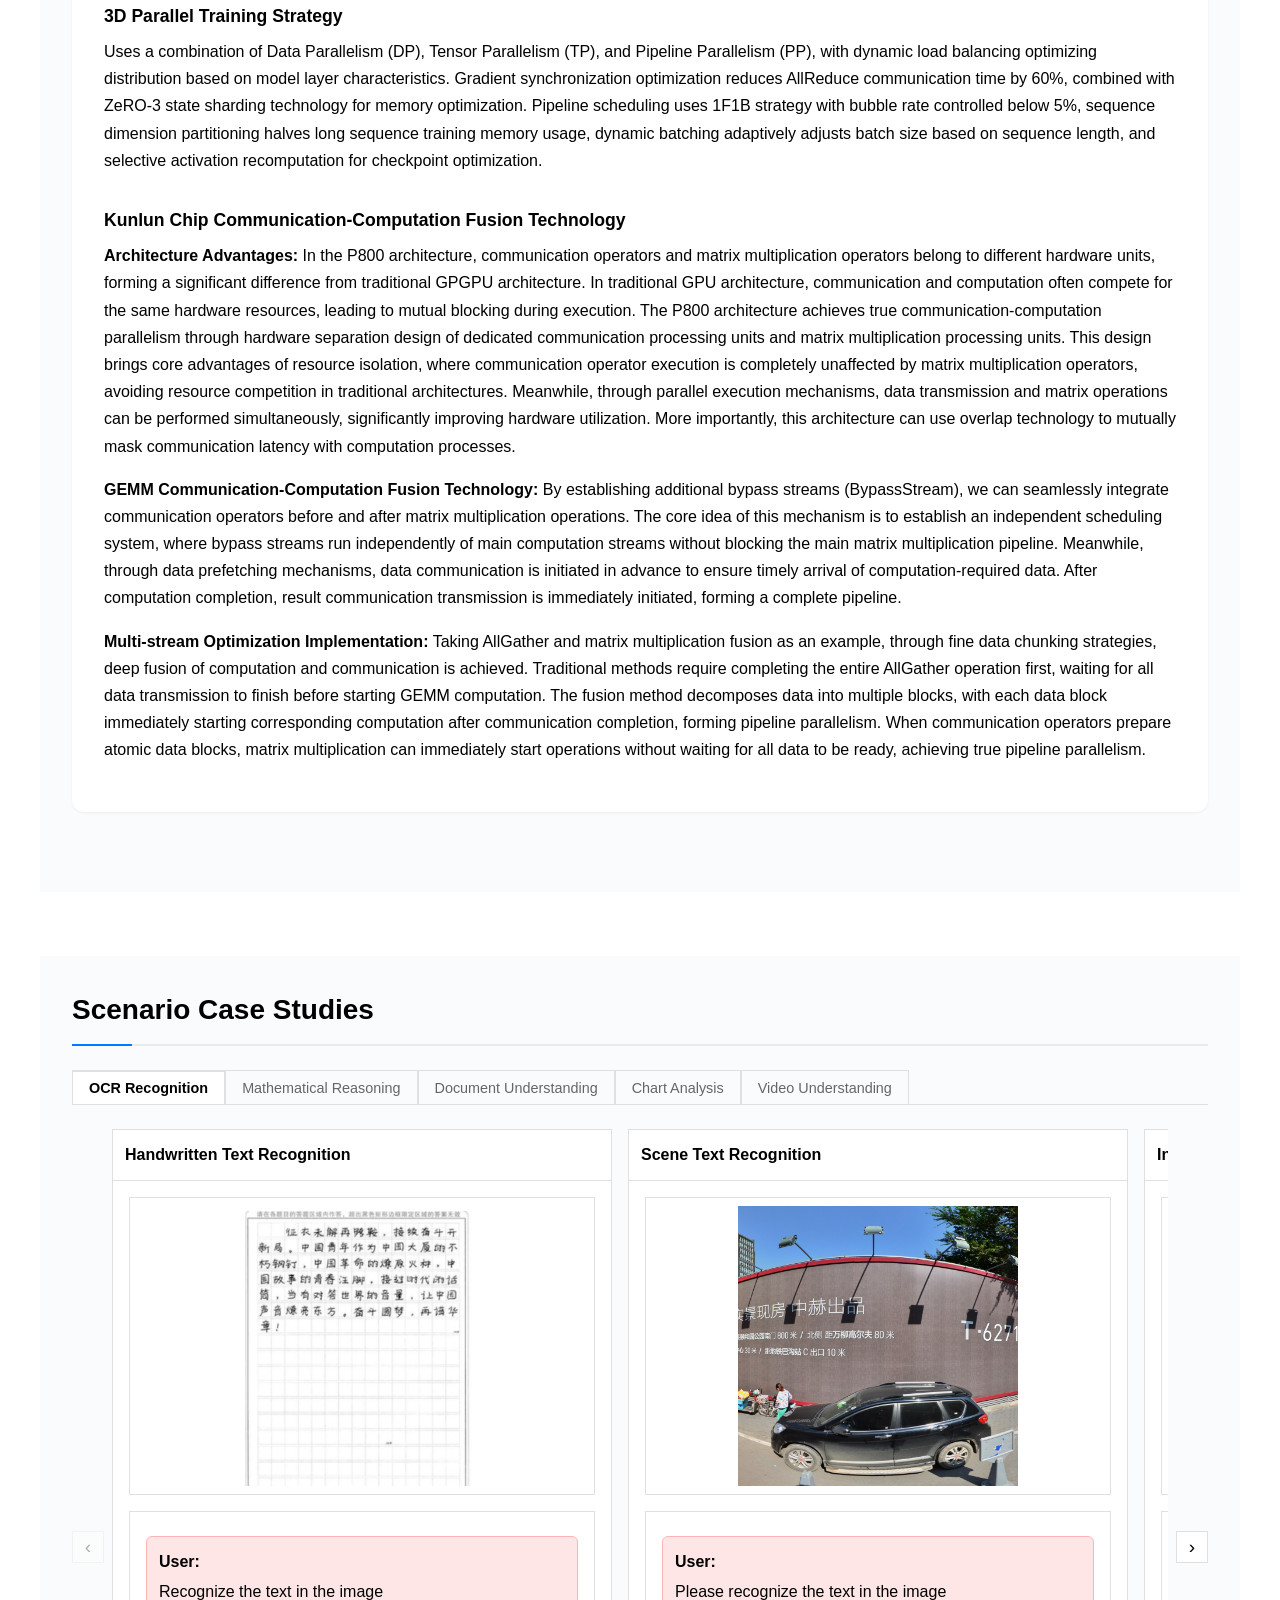
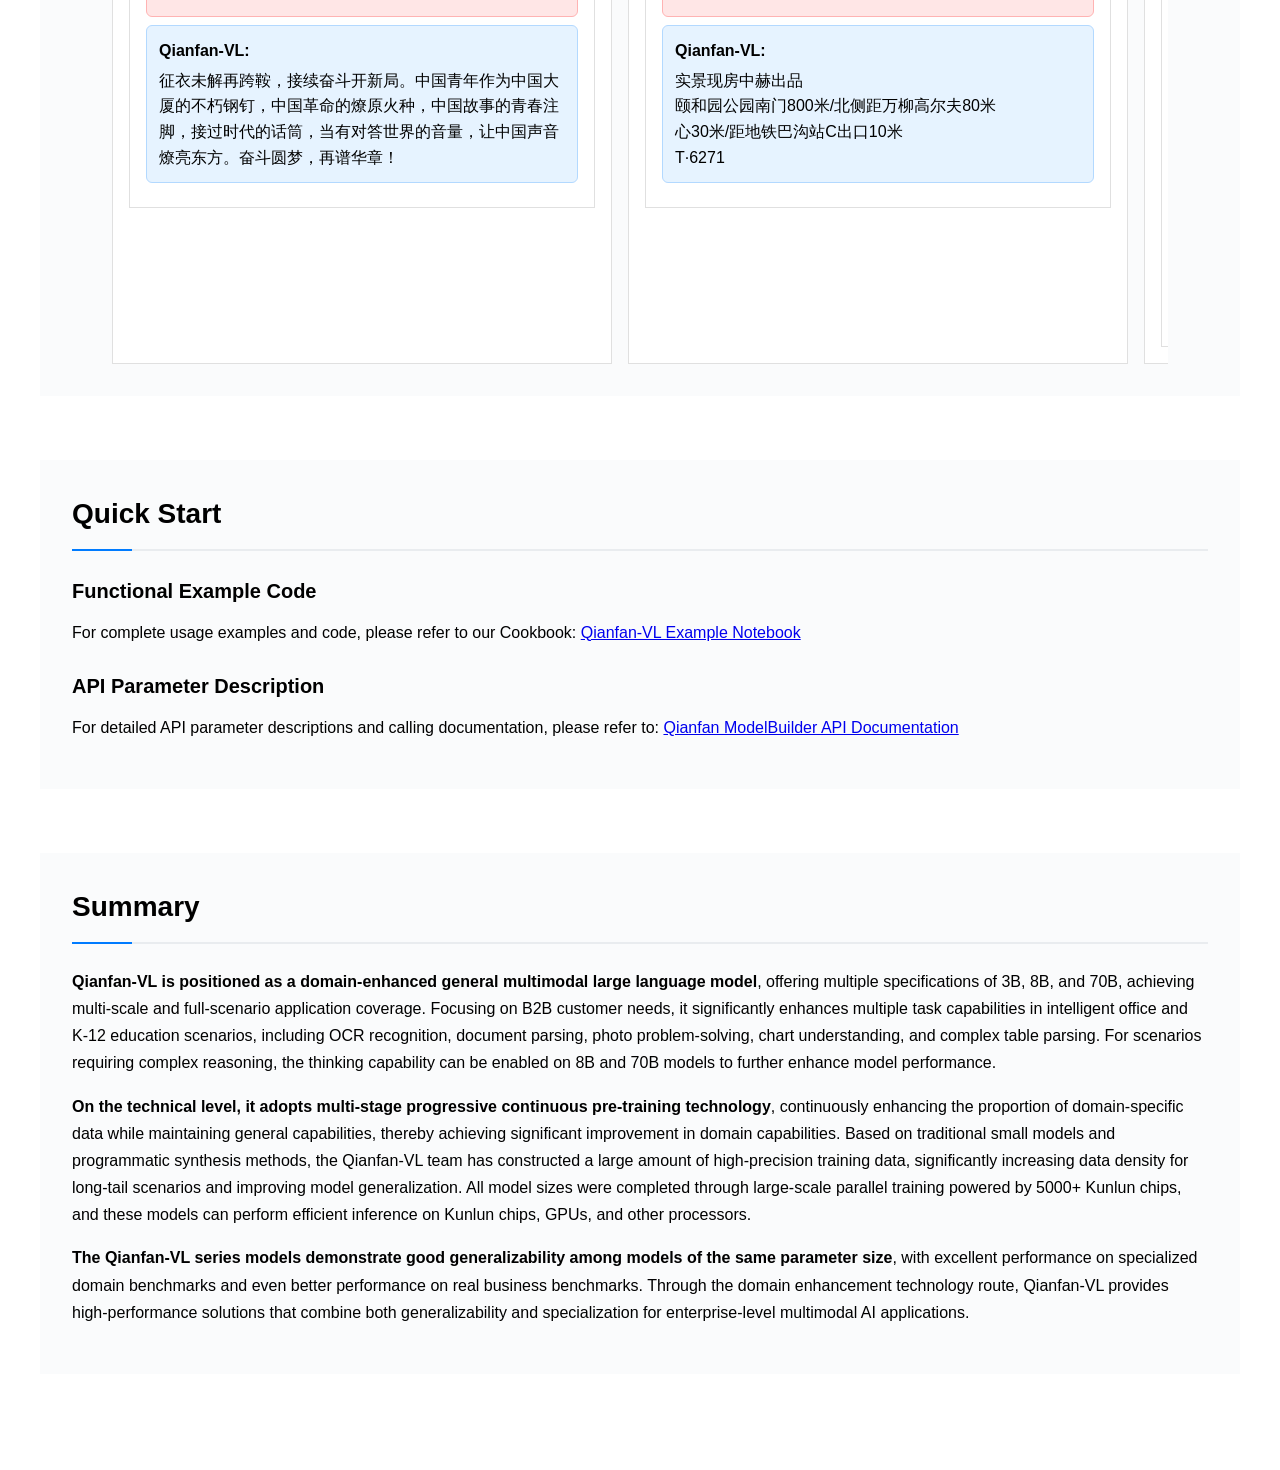
==== commit b8859d0f: "style: Adjust architecture component title sizes and hero subtitle layout - Reduce font size for Lan" ====
--- a/docs/index_en.html
+++ b/docs/index_en.html
@@ -211,7 +211,10 @@
         <div class="container">
             <div class="hero-section">
                 <h2 class="hero-title" style="margin: 0 0 1.5rem 0; text-align: center;">Qianfan-VL: Domain-Enhanced Universal Vision-Language Models</h2>
-                <p class="hero-subtitle">Domain Capability Enhancement through Continuous Pre-training | 3B to 70B Parameter Scale | Document Understanding & OCR Enhancement | Reasoning Capability Support</p>
+                <p class="hero-subtitle" style="max-width: 80%; margin: 0 auto;">
+                    Domain Capability Enhancement through Continuous Pre-training | 3B to 70B Parameter Scale<br>
+                    Document Understanding & OCR Enhancement | Reasoning Capability Support
+                </p>
                 <p class="hero-meta">Released August 2025 | Baidu AI Cloud Qianfan</p>
             </div>
 
@@ -785,15 +788,15 @@
                         <h4>Core Architecture Components</h4>
                         <div class="feature-grid">
                             <div class="feature-card">
-                                <h5 style="font-size: 2rem;">Language Model</h5>
+                                <h5 style="font-size: 1.4rem;">Language Model</h5>
                                 <p>Based on Llama 3.1 architecture, enhanced through vocabulary expansion and localization with 3T Chinese-English corpus, supporting mixed Chinese-English understanding</p>
                             </div>
                             <div class="feature-card">
-                                <h5 style="font-size: 2rem;">Vision Encoder</h5>
+                                <h5 style="font-size: 1.4rem;">Vision Encoder</h5>
                                 <p>Initialized with InternViT, supporting dynamic patching for different resolution images, with maximum support for 4K resolution input</p>
                             </div>
                             <div class="feature-card">
-                                <h5 style="font-size: 2rem;">Cross-modal Fusion</h5>
+                                <h5 style="font-size: 1.4rem;">Cross-modal Fusion</h5>
                                 <p>MLP adapter achieves seamless bridging between vision and language modalities, ensuring accuracy and efficiency of information transfer</p>
                             </div>
                         </div>
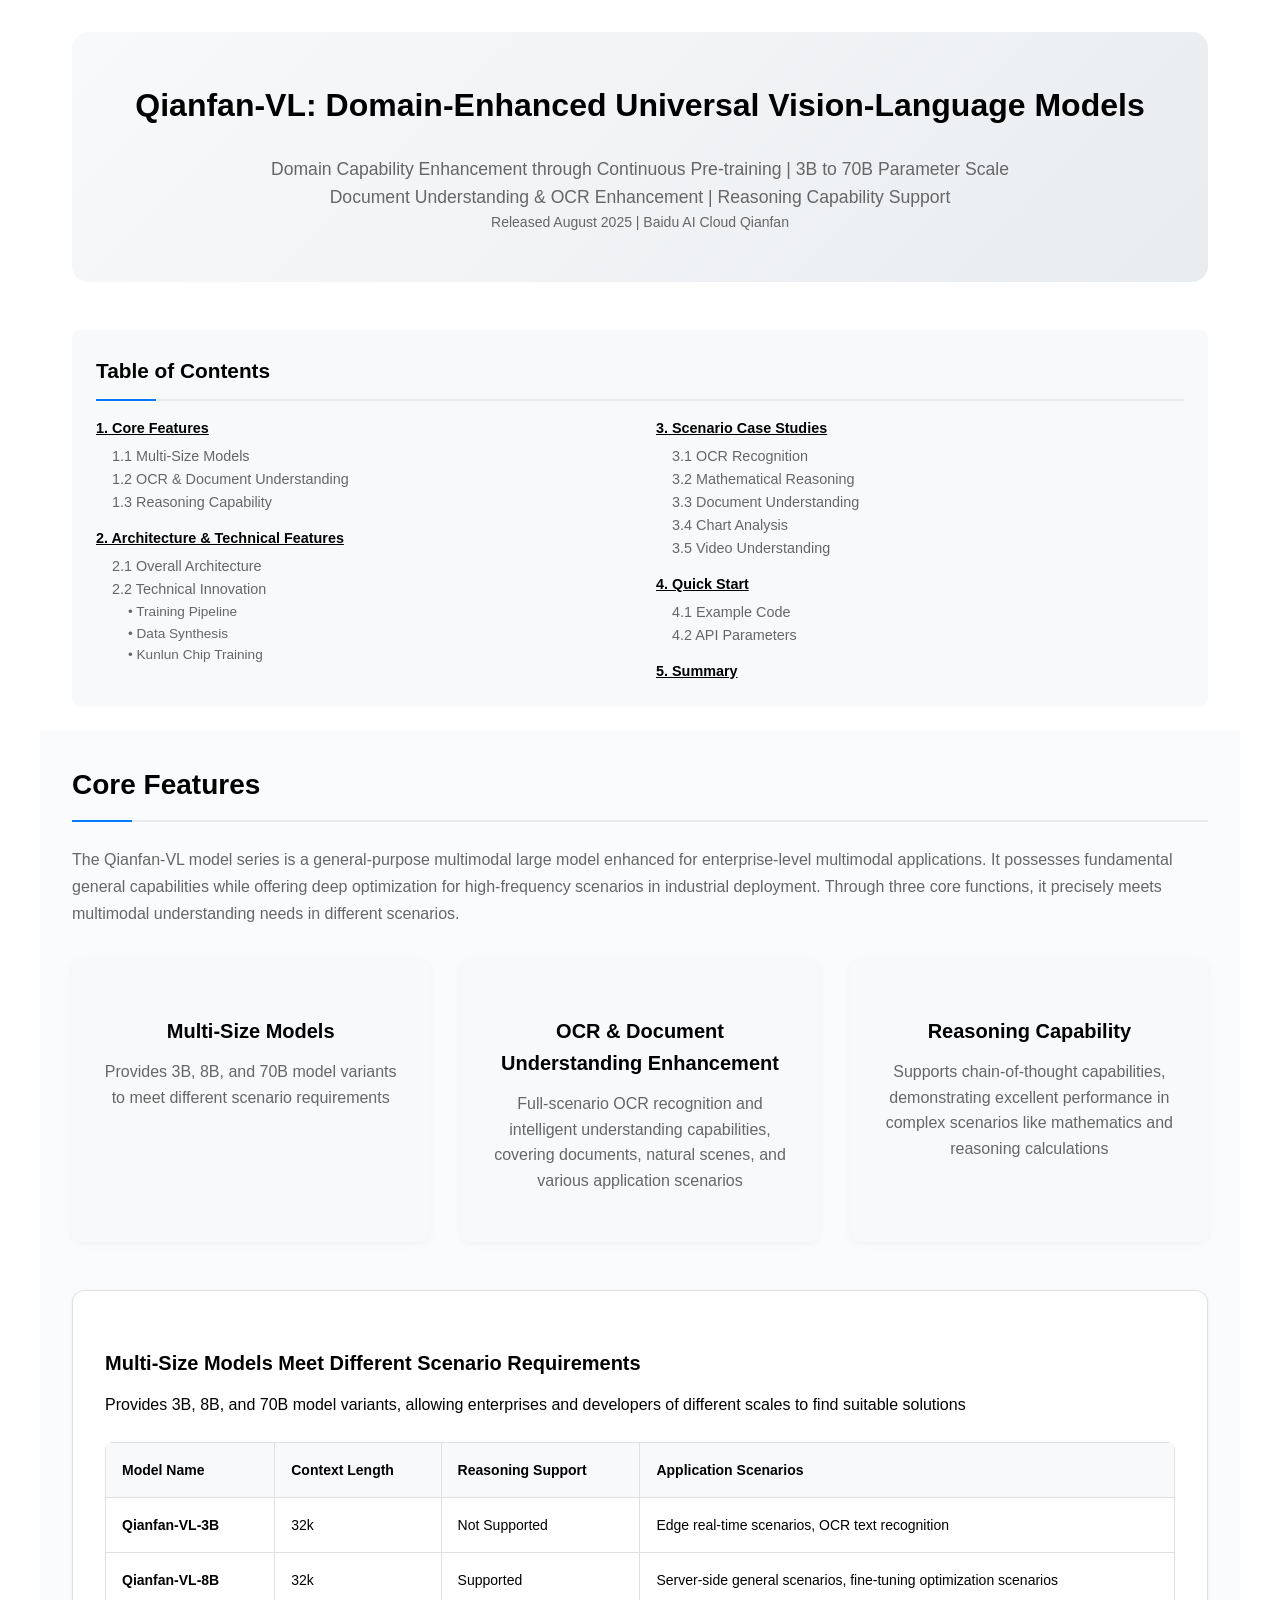
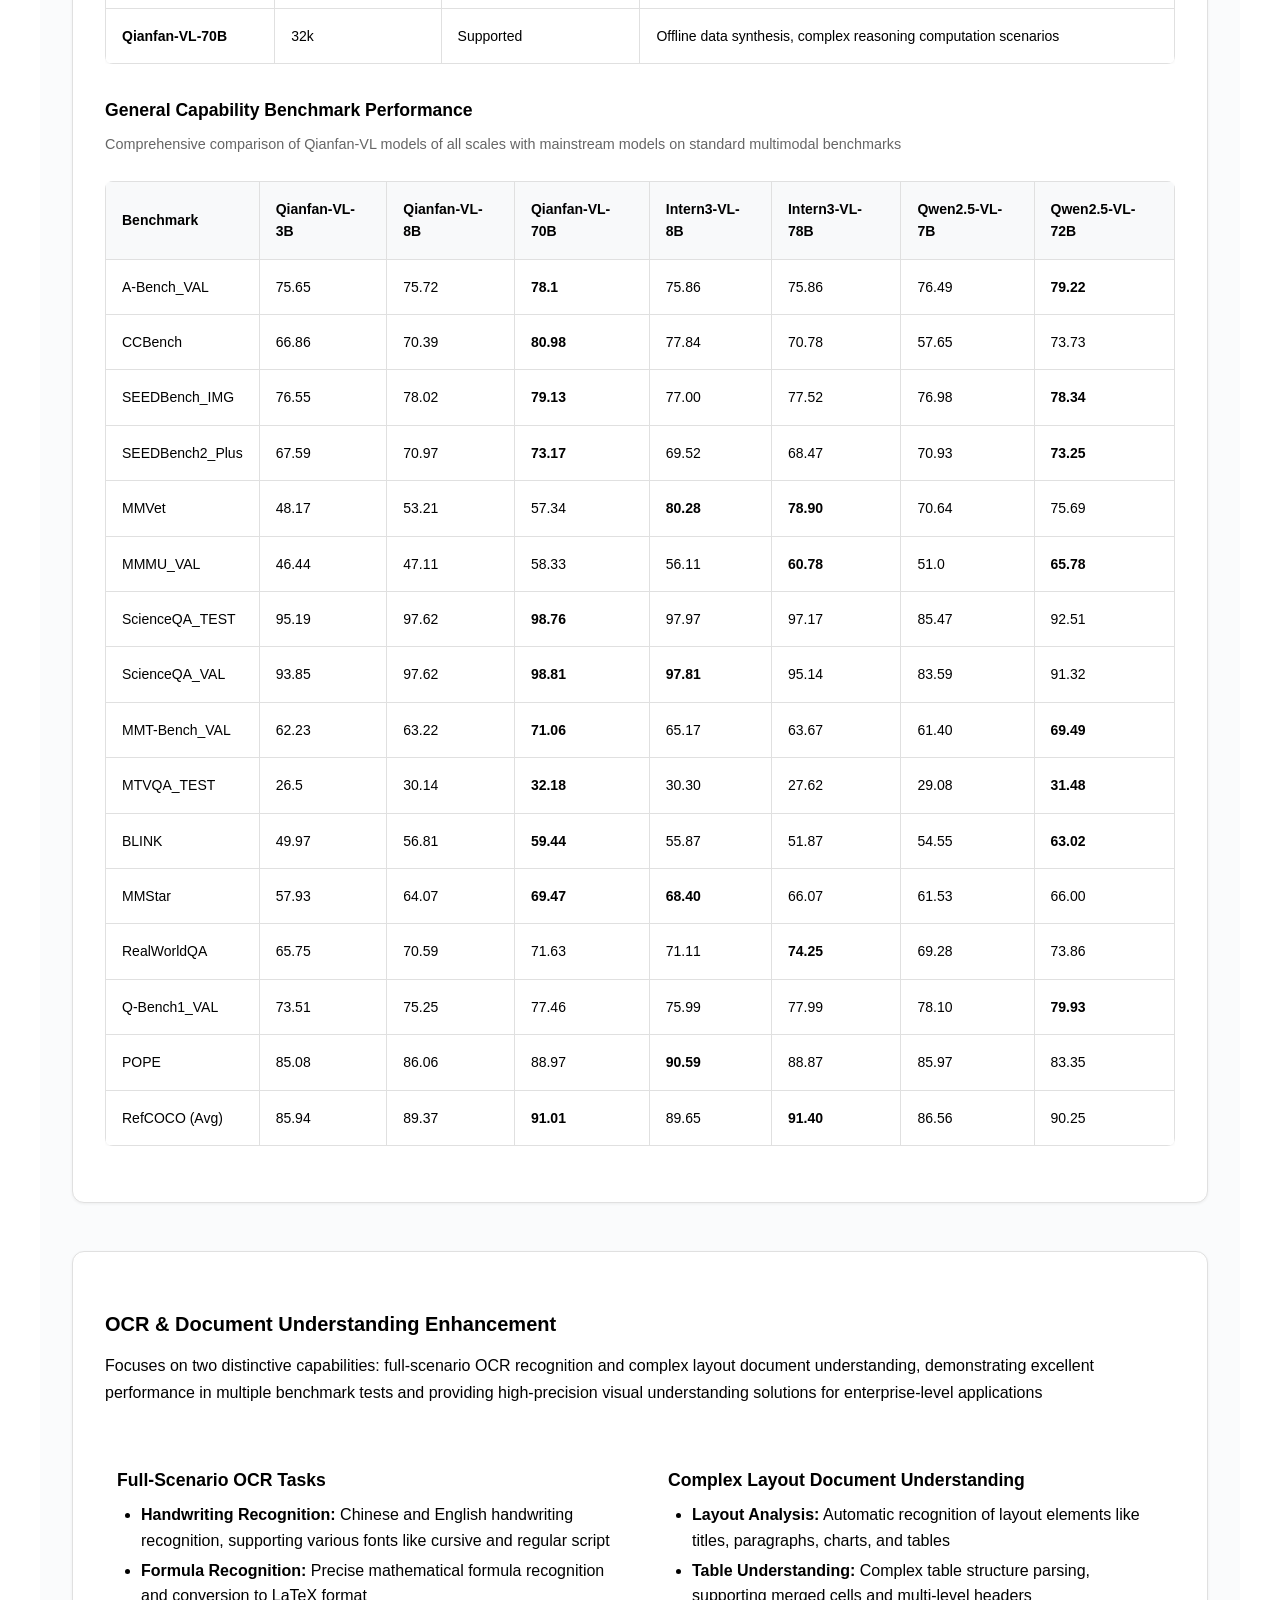
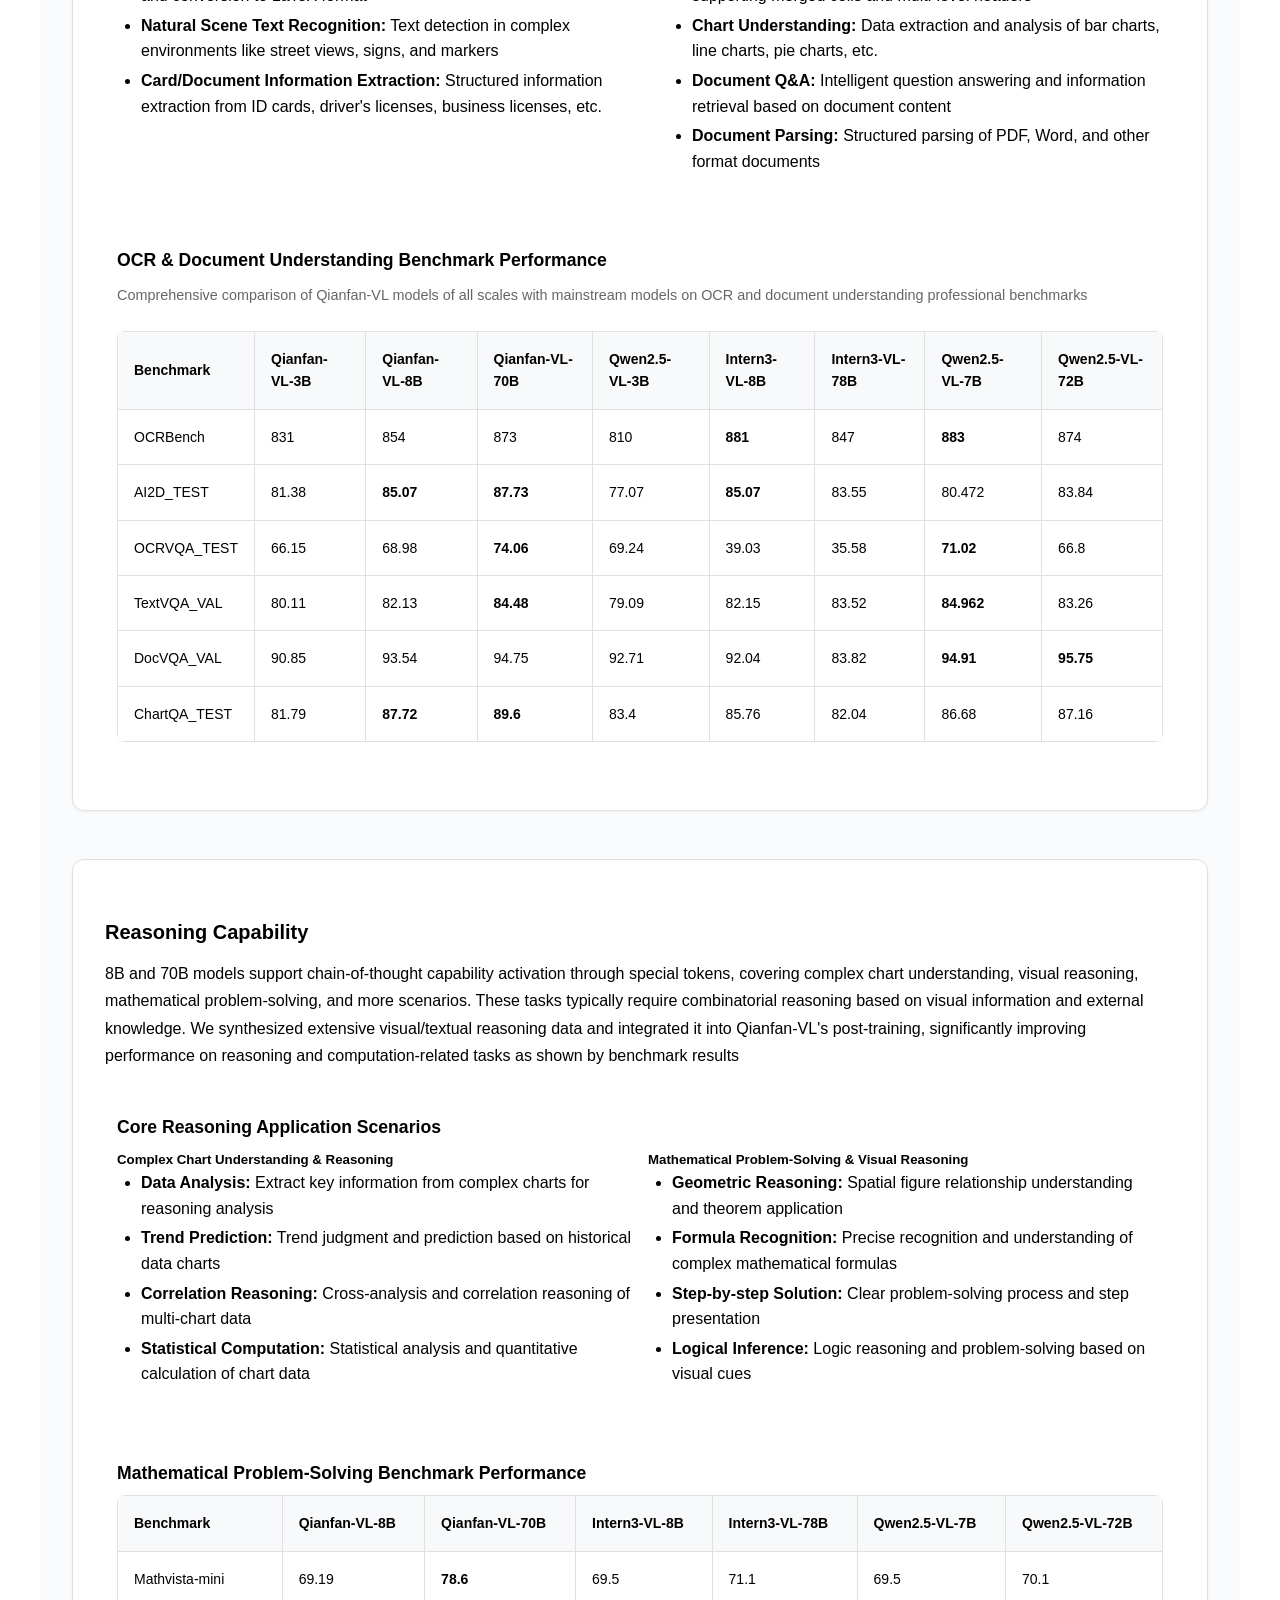
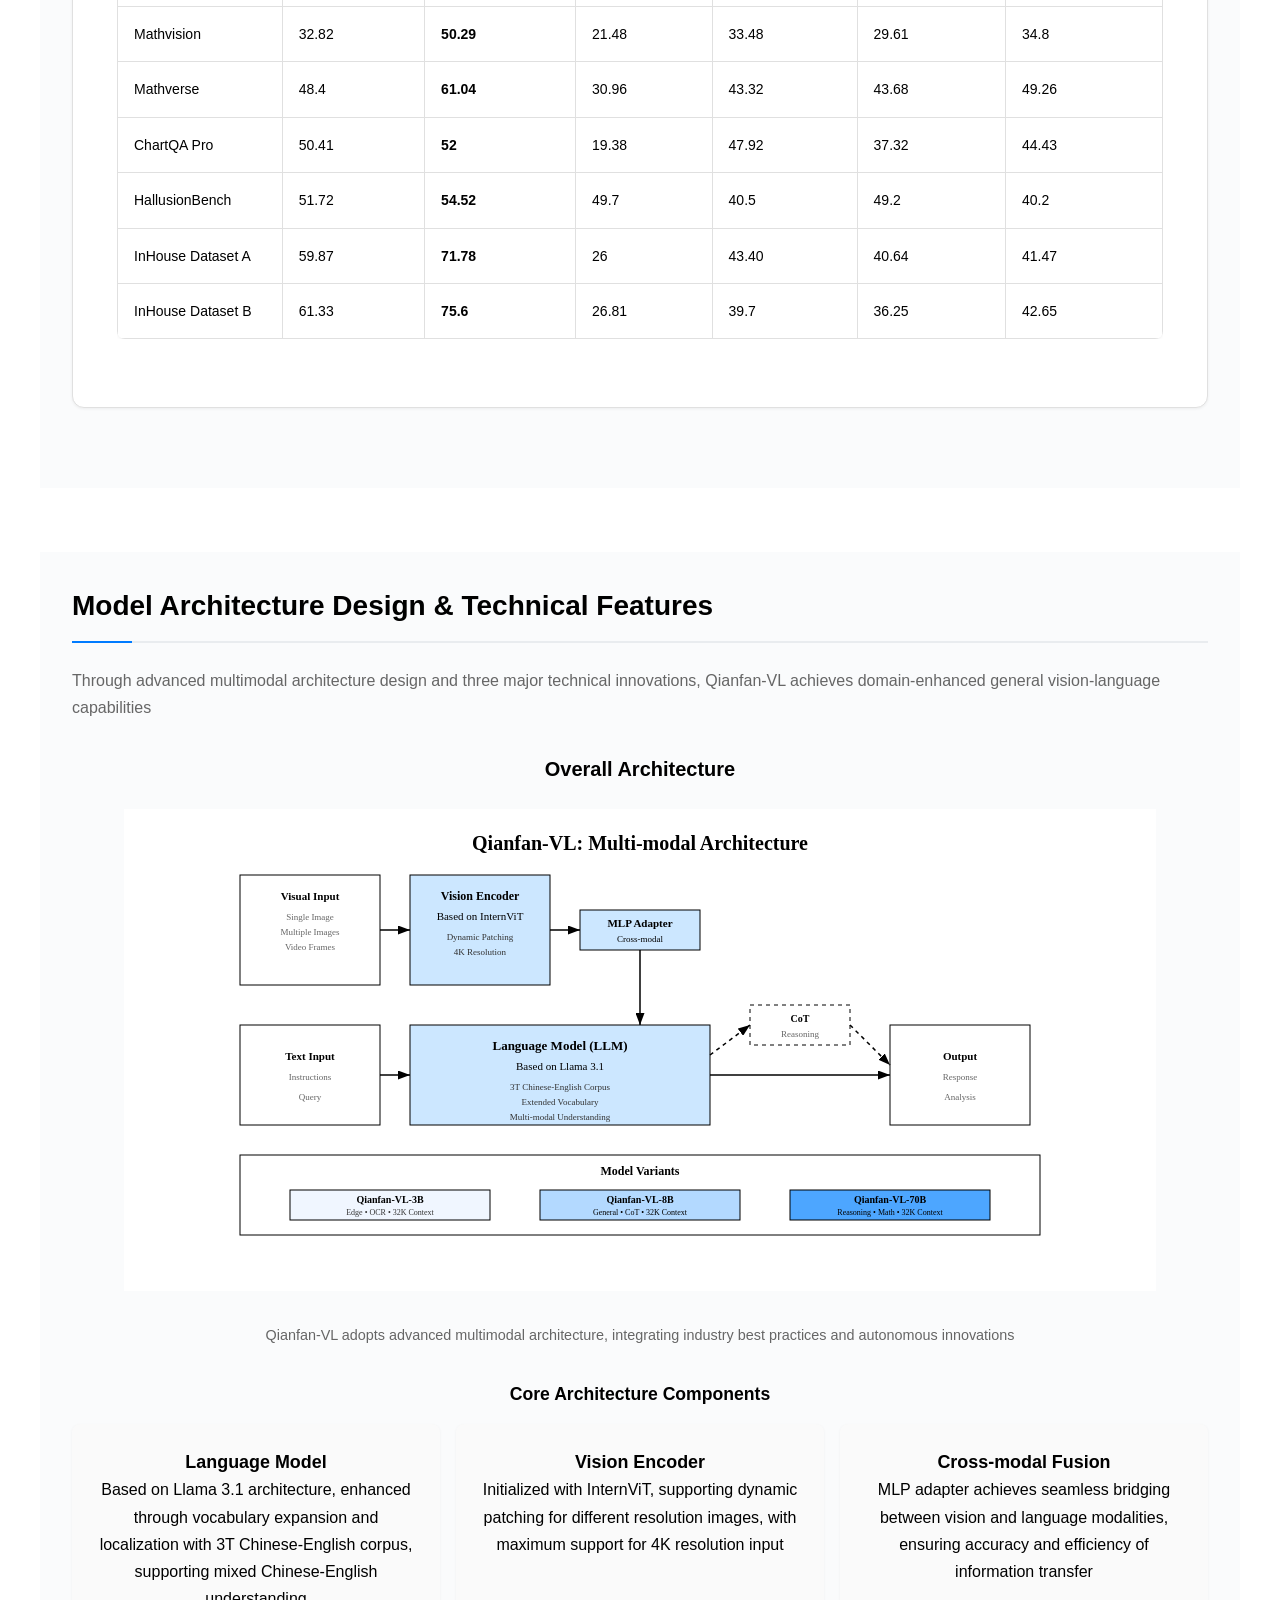
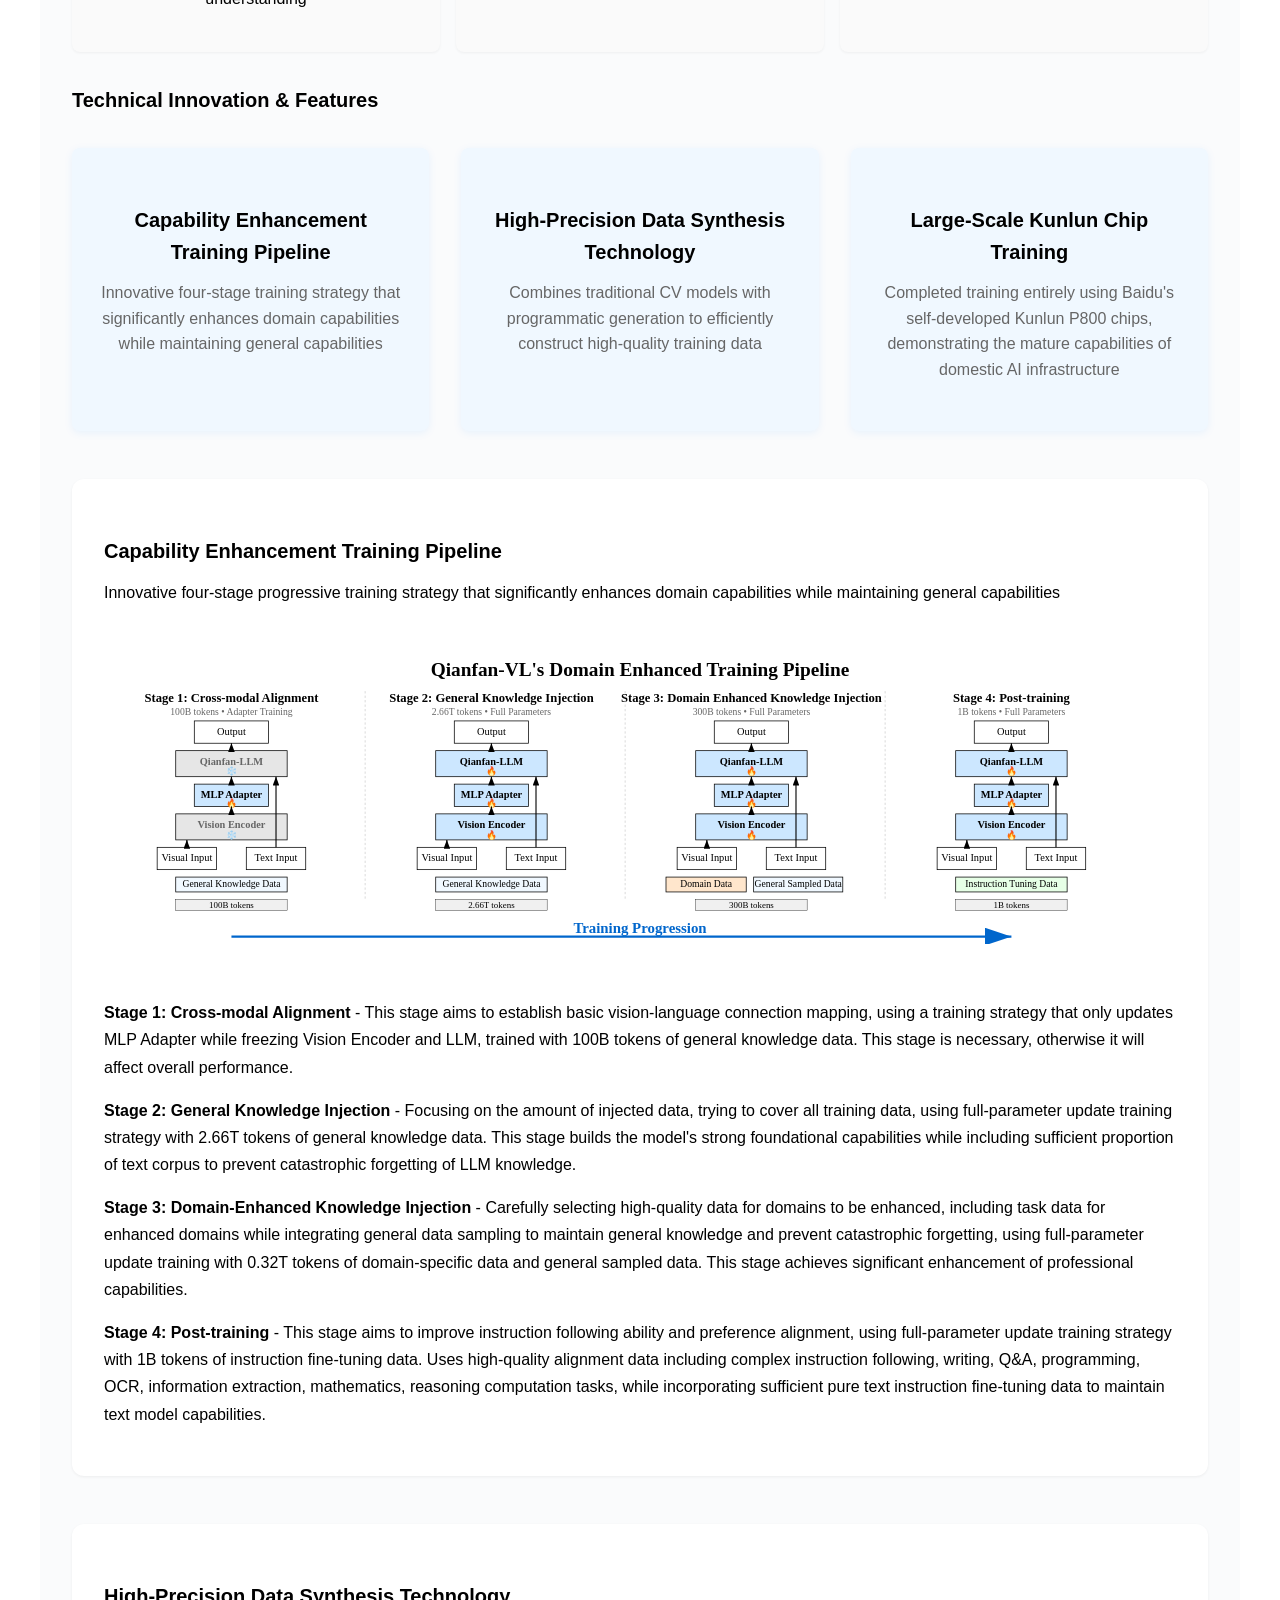
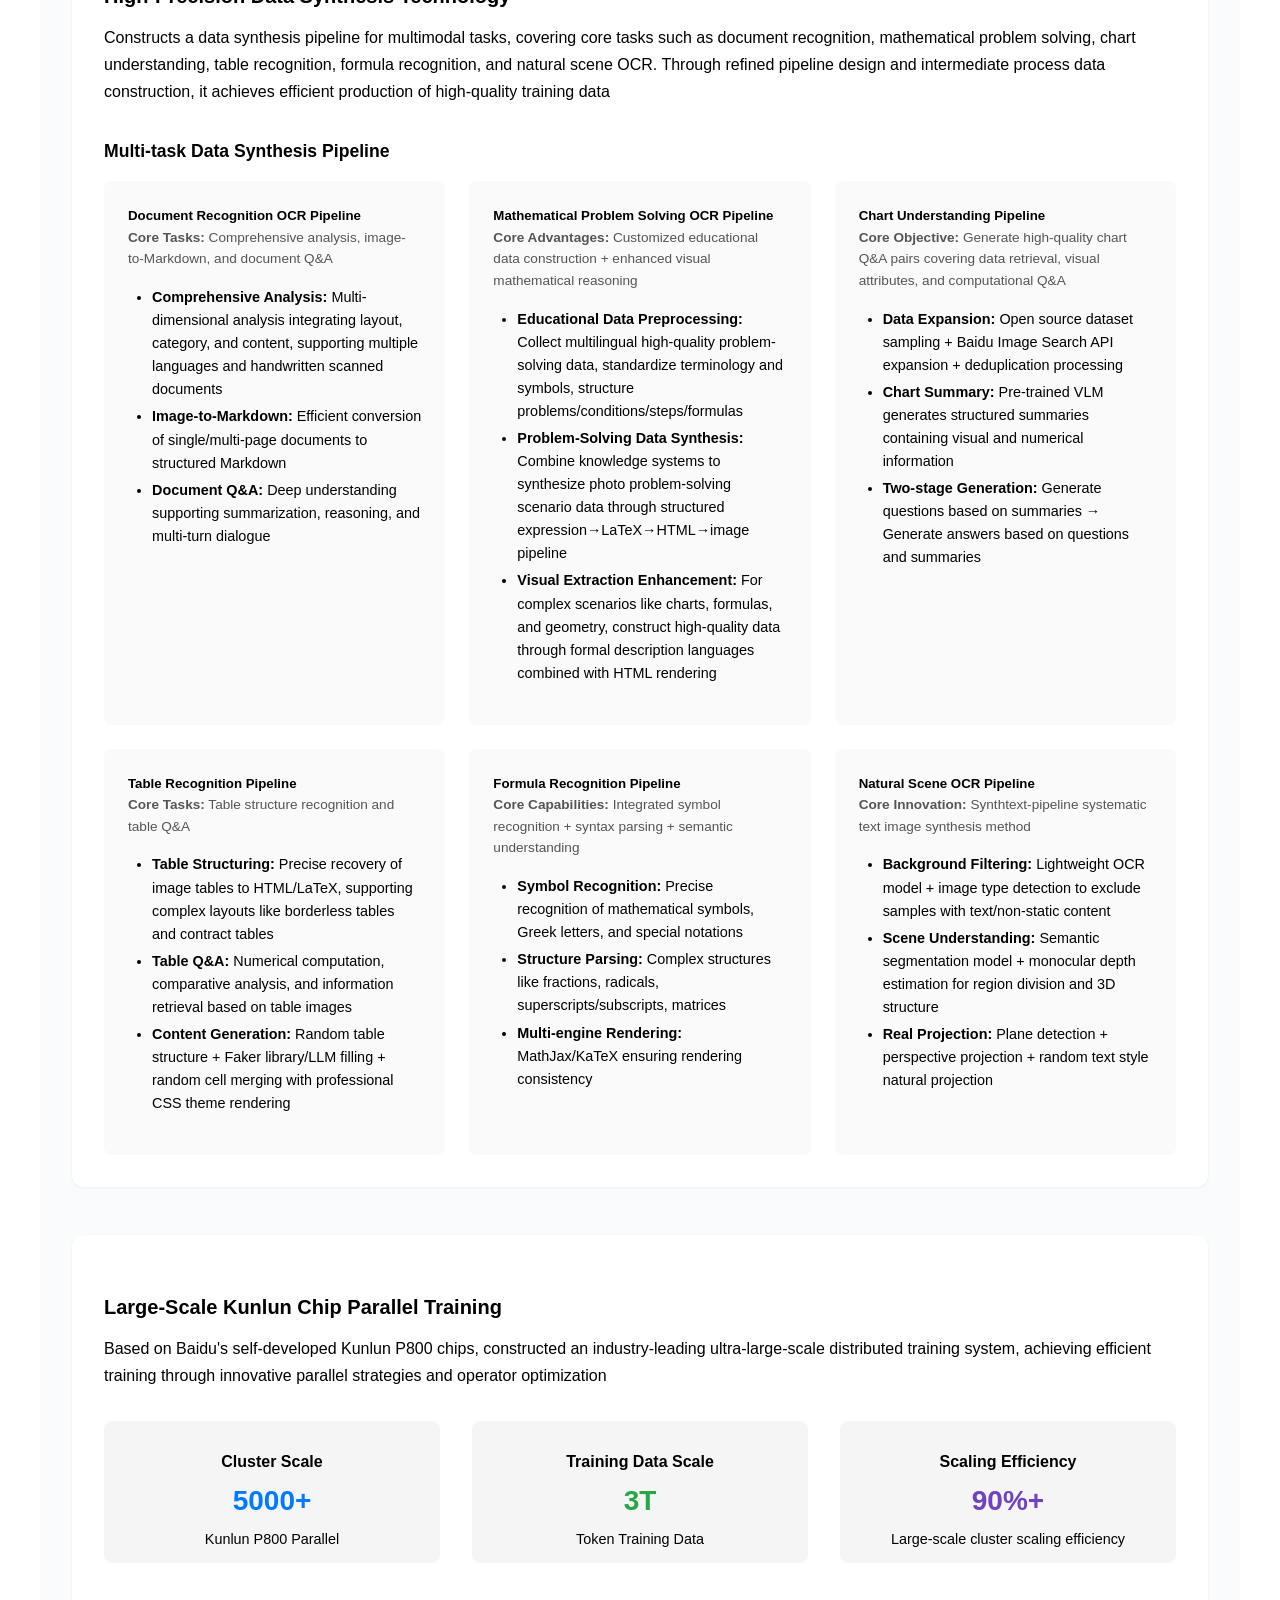
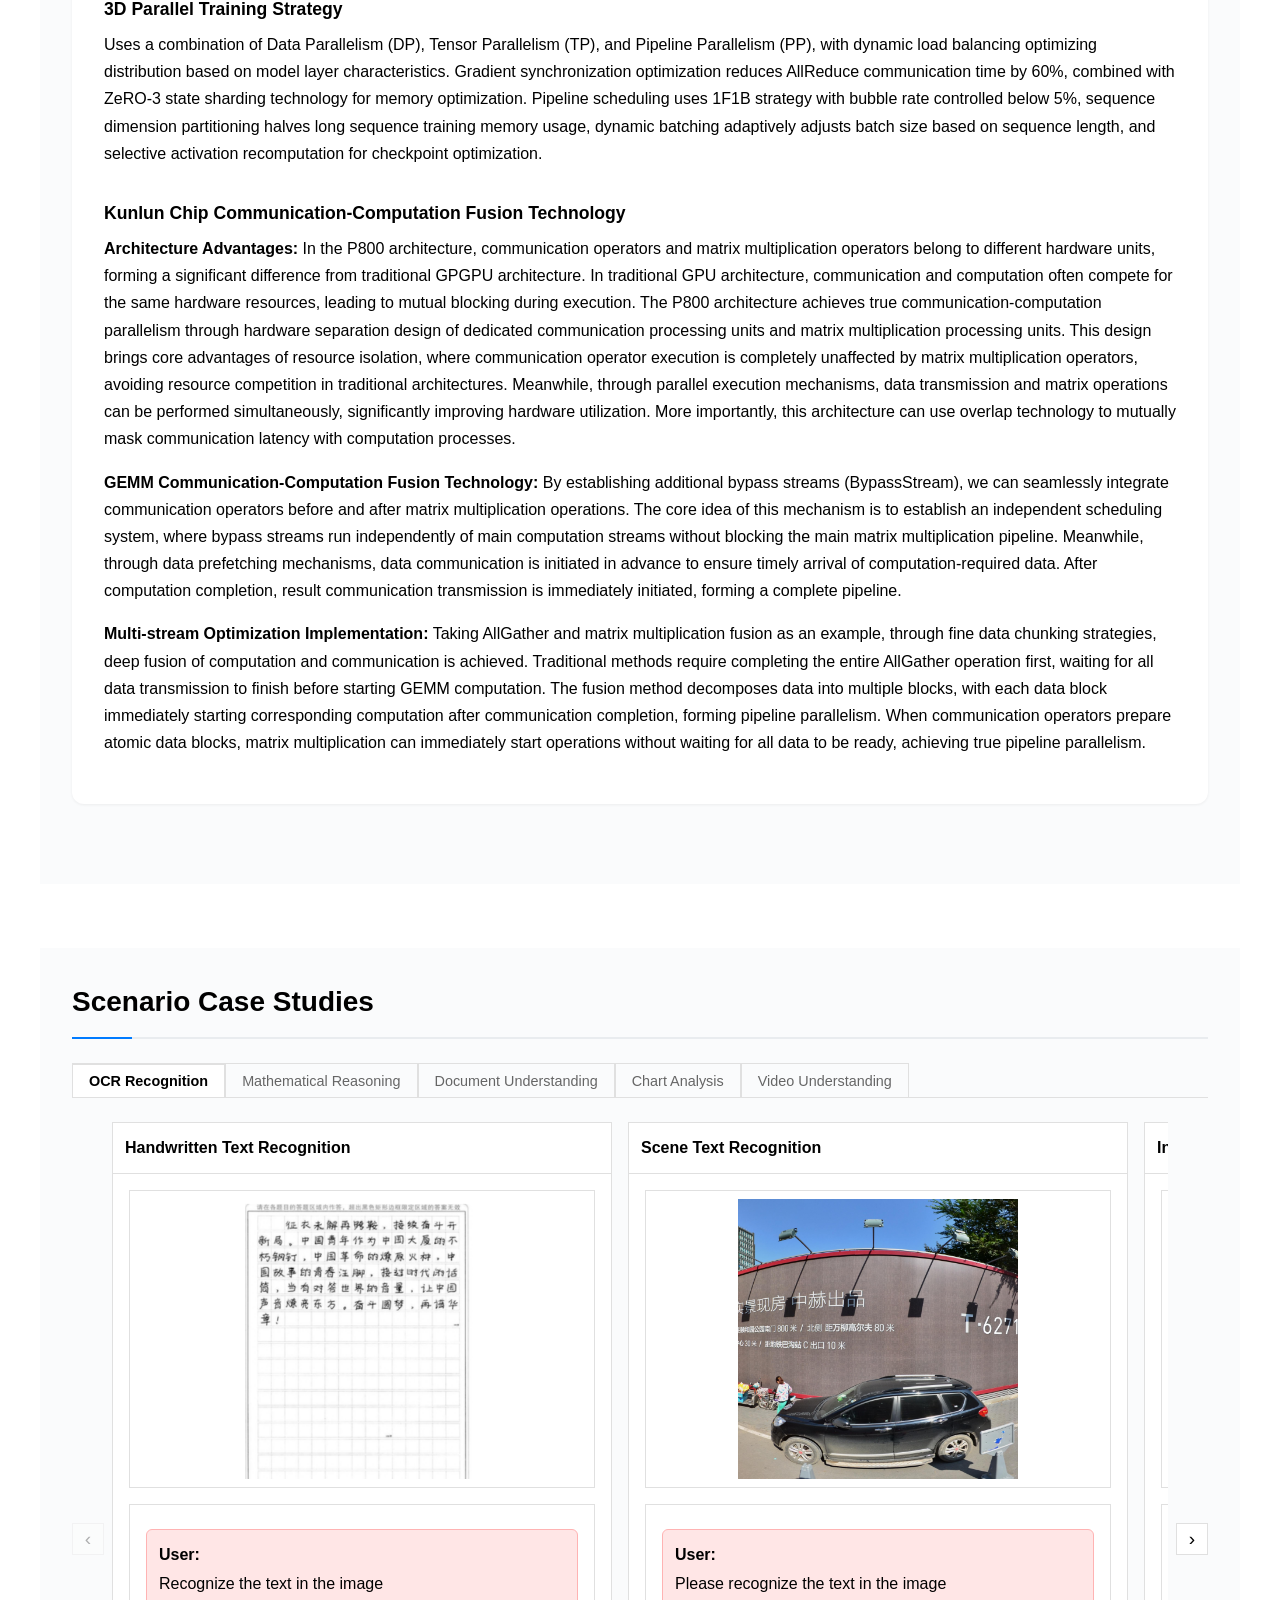
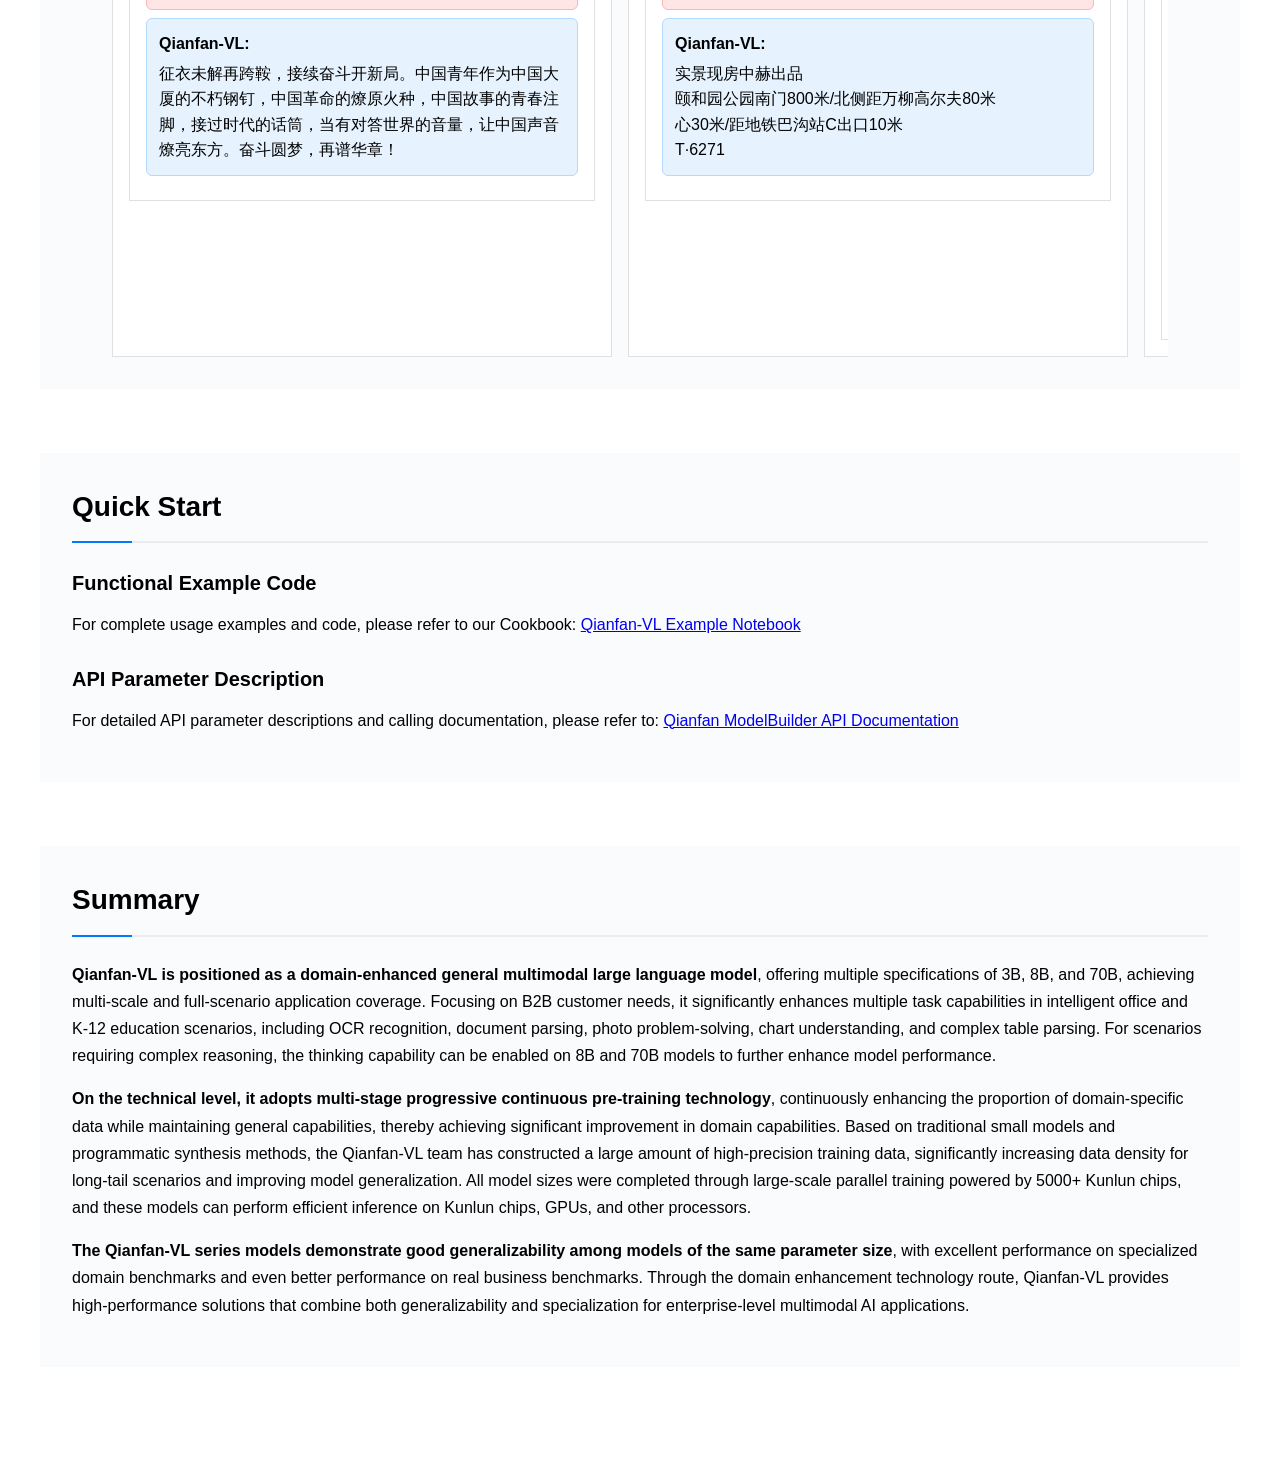
==== commit 89745340: "style: Further reduce architecture component title sizes - Reduce font size from 1.4rem to 1.12rem (" ====
--- a/docs/index_en.html
+++ b/docs/index_en.html
@@ -788,15 +788,15 @@
                         <h4>Core Architecture Components</h4>
                         <div class="feature-grid">
                             <div class="feature-card">
-                                <h5 style="font-size: 1.4rem;">Language Model</h5>
+                                <h5 style="font-size: 1.12rem;">Language Model</h5>
                                 <p>Based on Llama 3.1 architecture, enhanced through vocabulary expansion and localization with 3T Chinese-English corpus, supporting mixed Chinese-English understanding</p>
                             </div>
                             <div class="feature-card">
-                                <h5 style="font-size: 1.4rem;">Vision Encoder</h5>
+                                <h5 style="font-size: 1.12rem;">Vision Encoder</h5>
                                 <p>Initialized with InternViT, supporting dynamic patching for different resolution images, with maximum support for 4K resolution input</p>
                             </div>
                             <div class="feature-card">
-                                <h5 style="font-size: 1.4rem;">Cross-modal Fusion</h5>
+                                <h5 style="font-size: 1.12rem;">Cross-modal Fusion</h5>
                                 <p>MLP adapter achieves seamless bridging between vision and language modalities, ensuring accuracy and efficiency of information transfer</p>
                             </div>
                         </div>
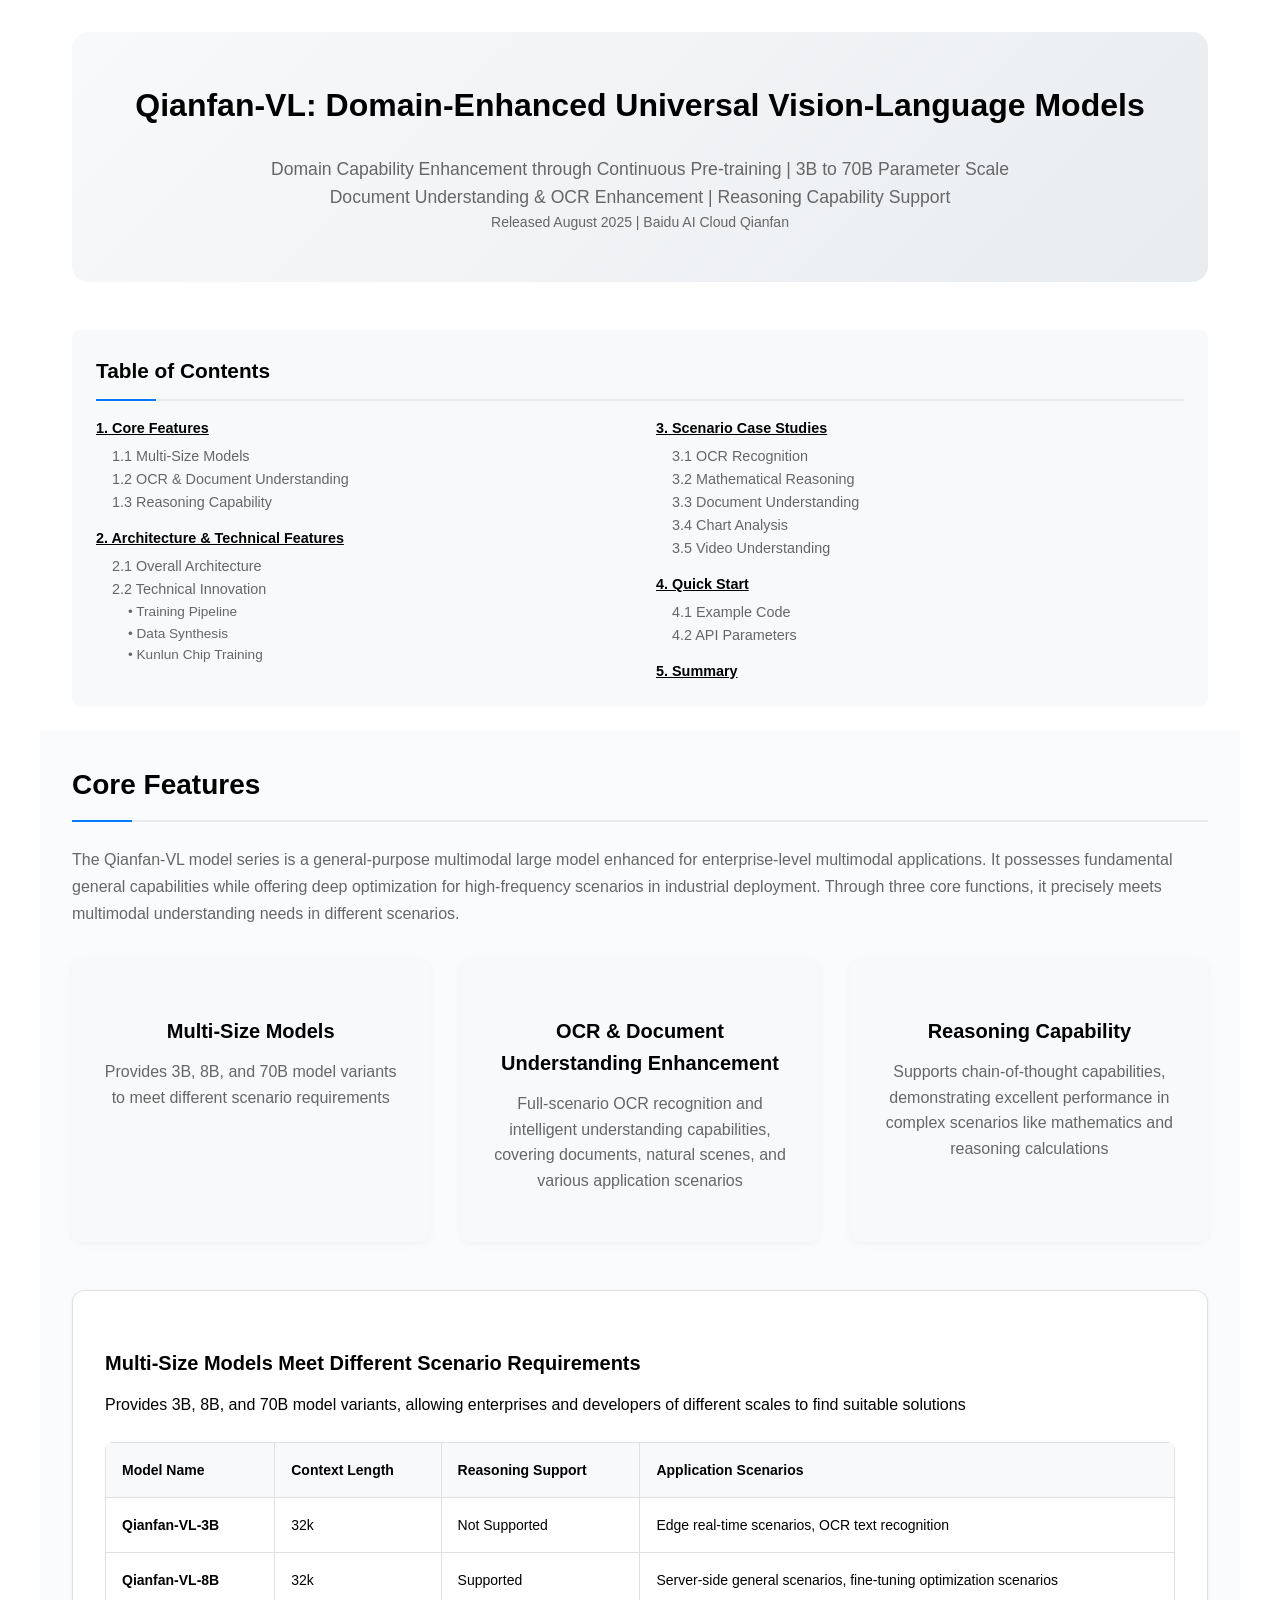
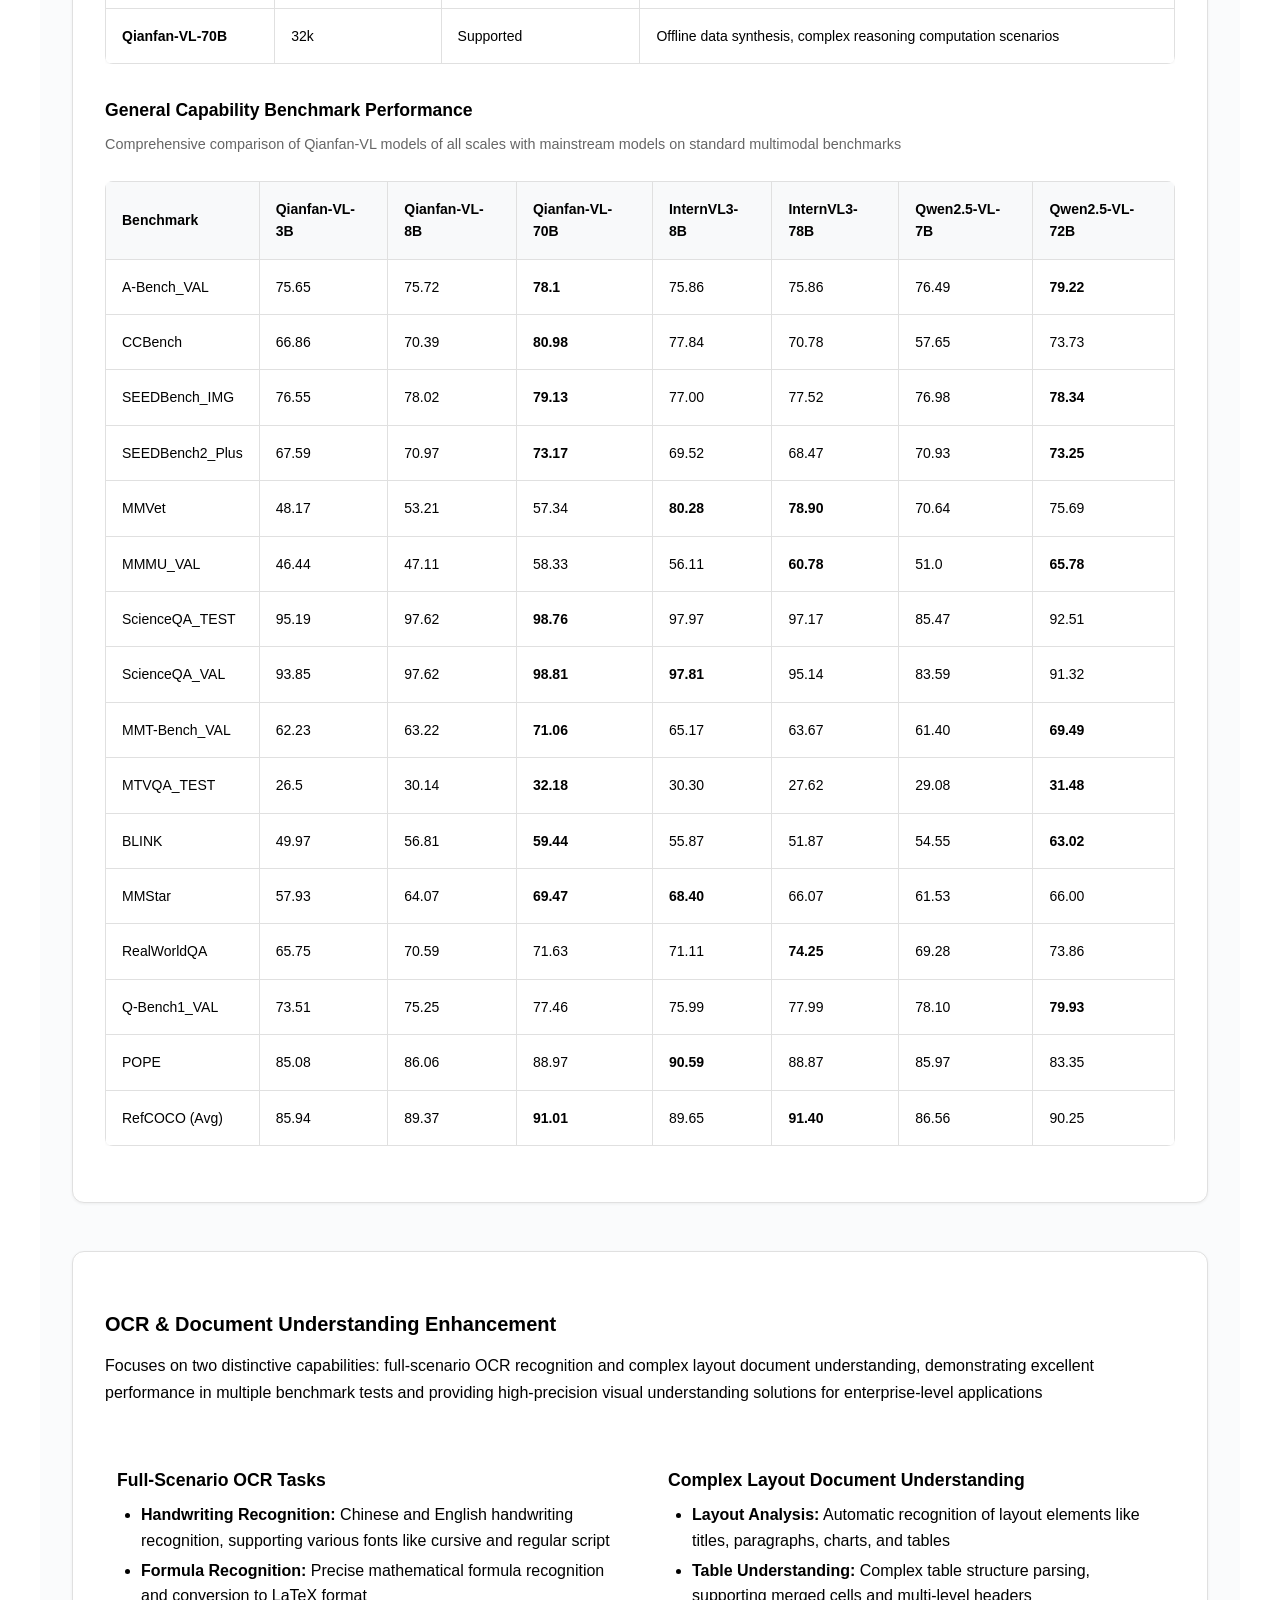
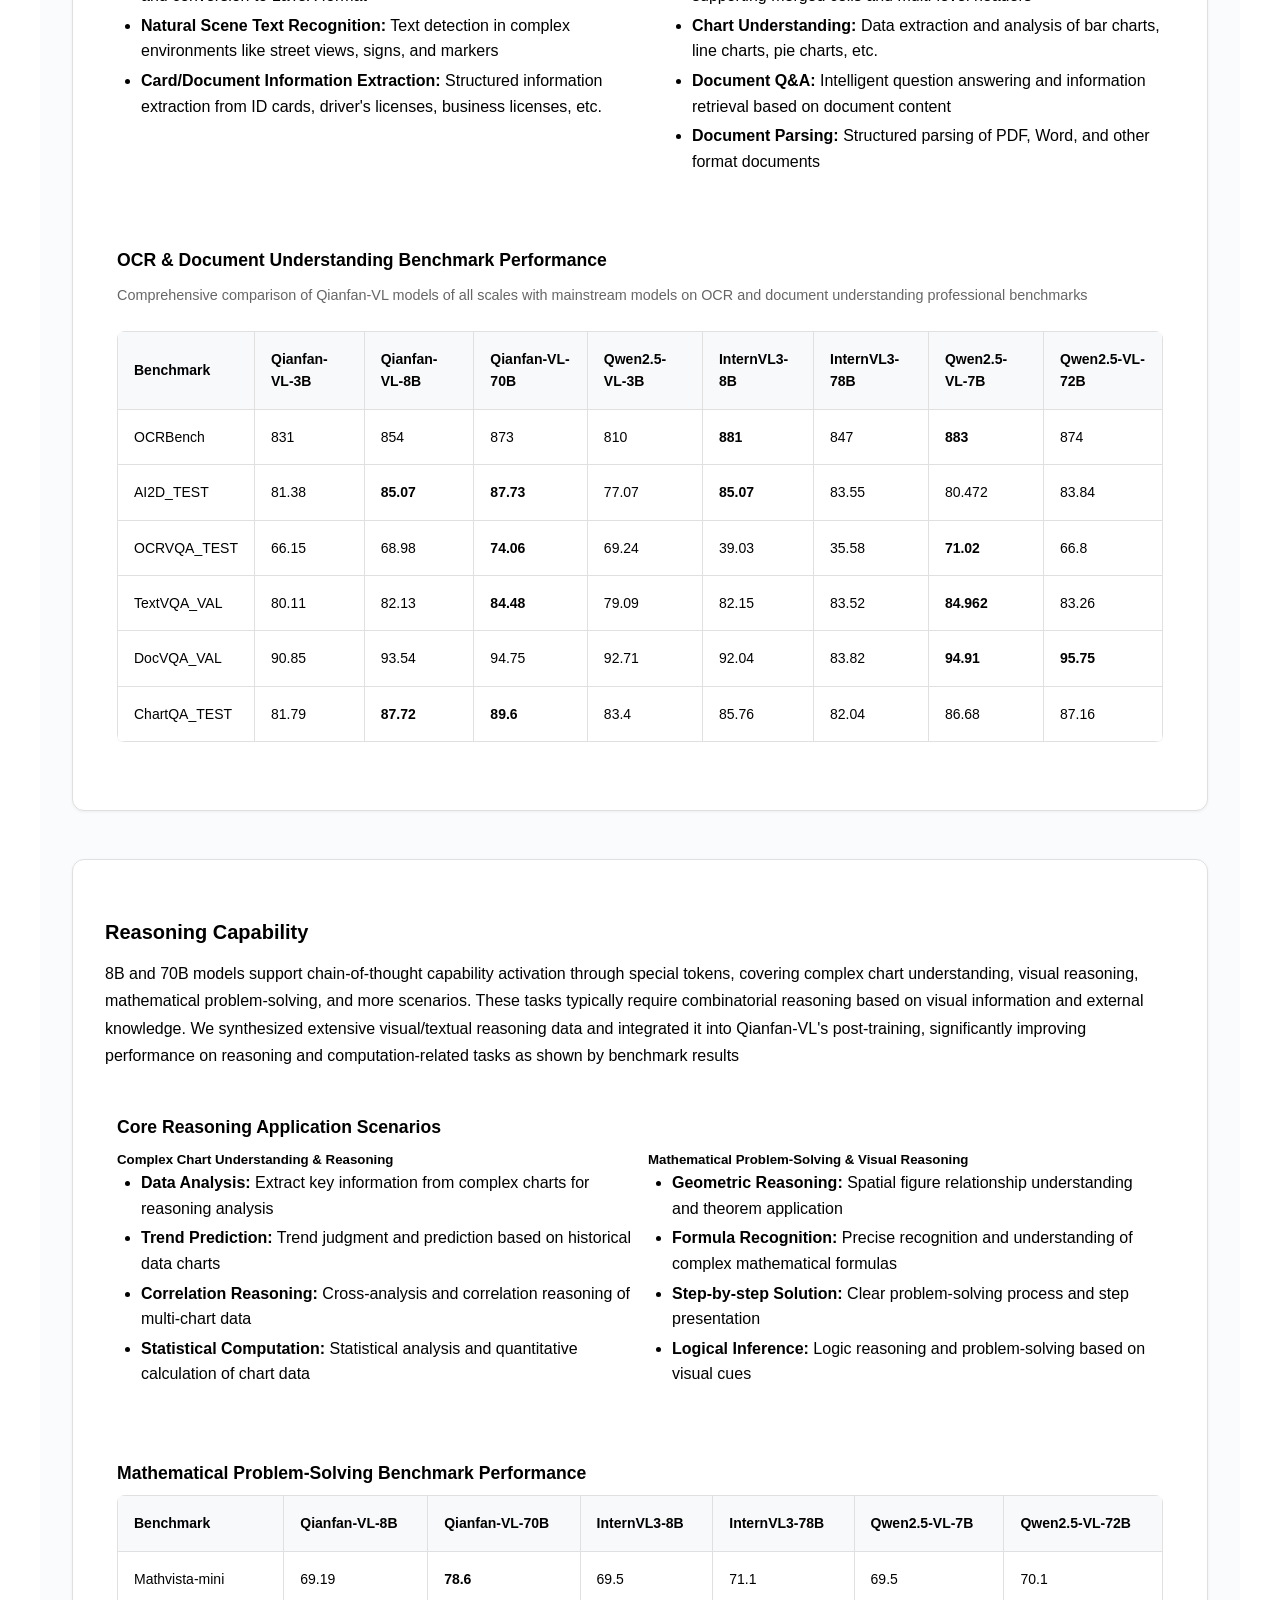
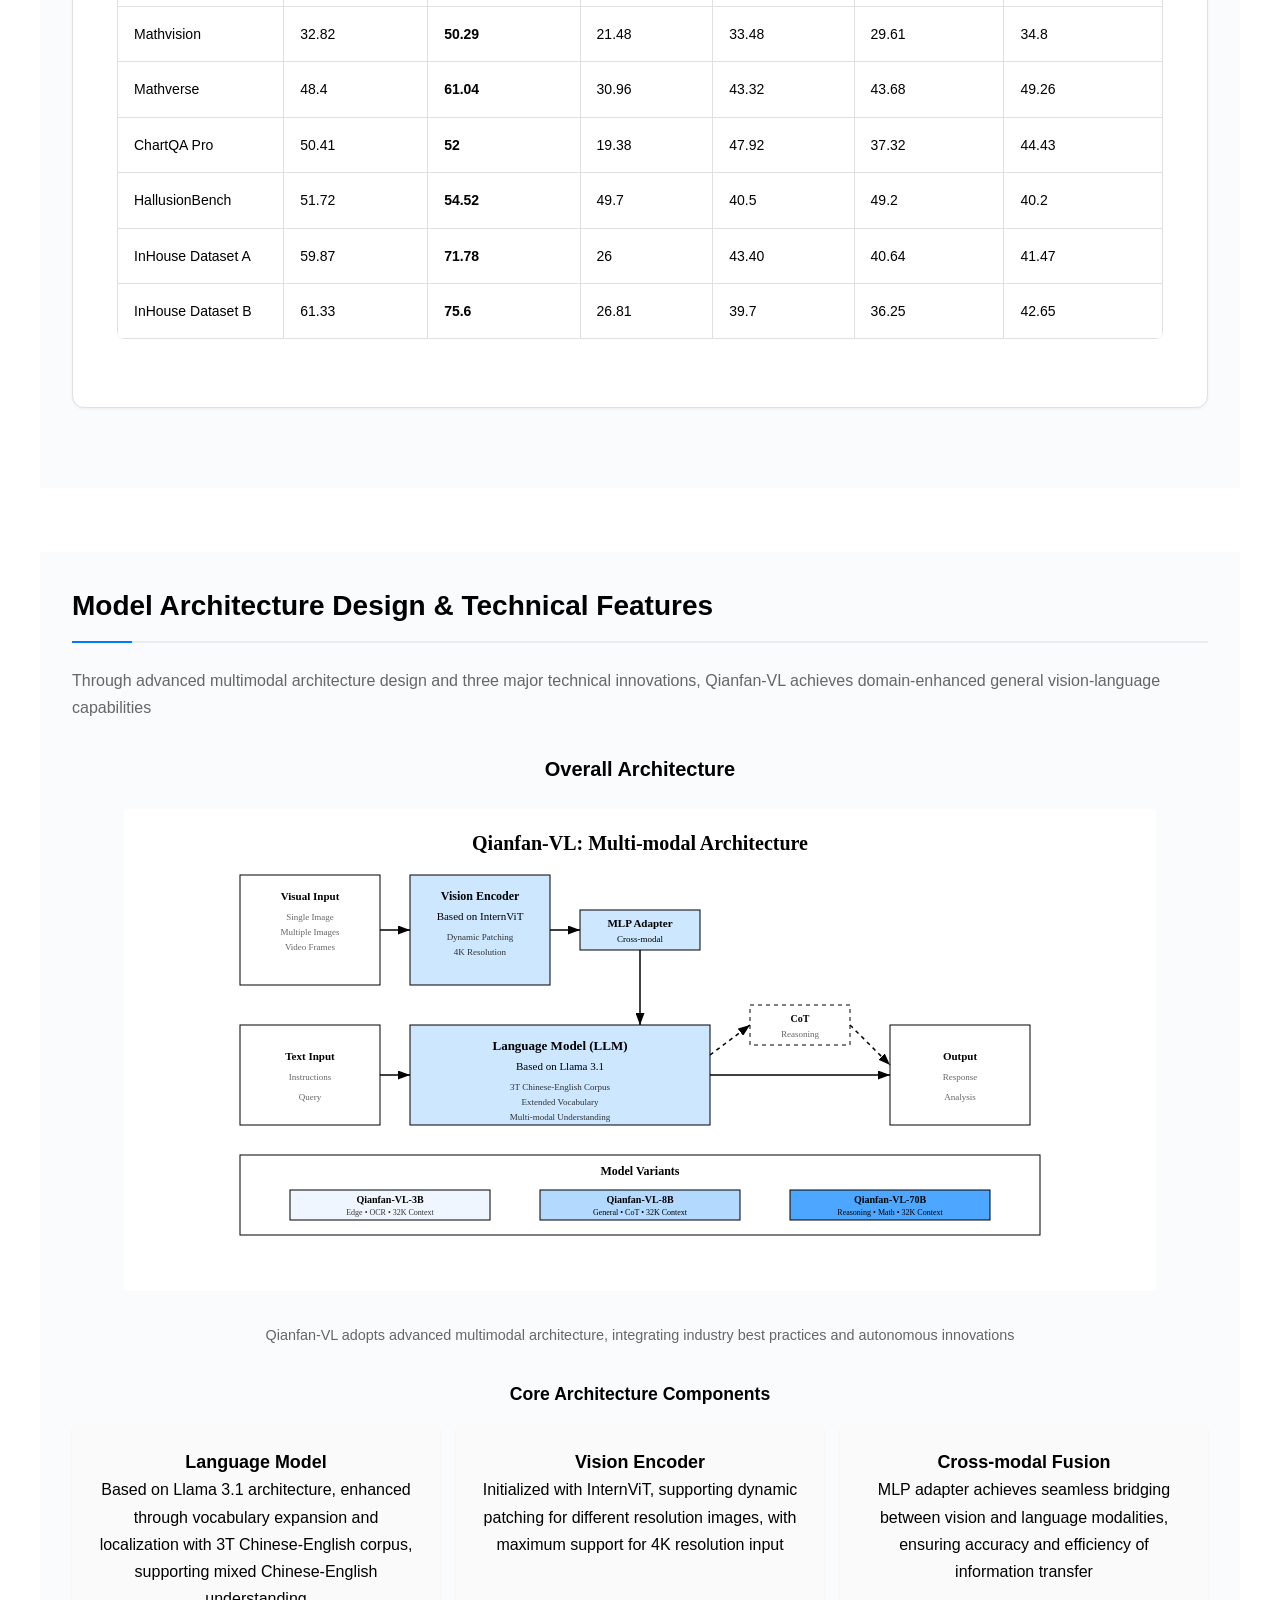
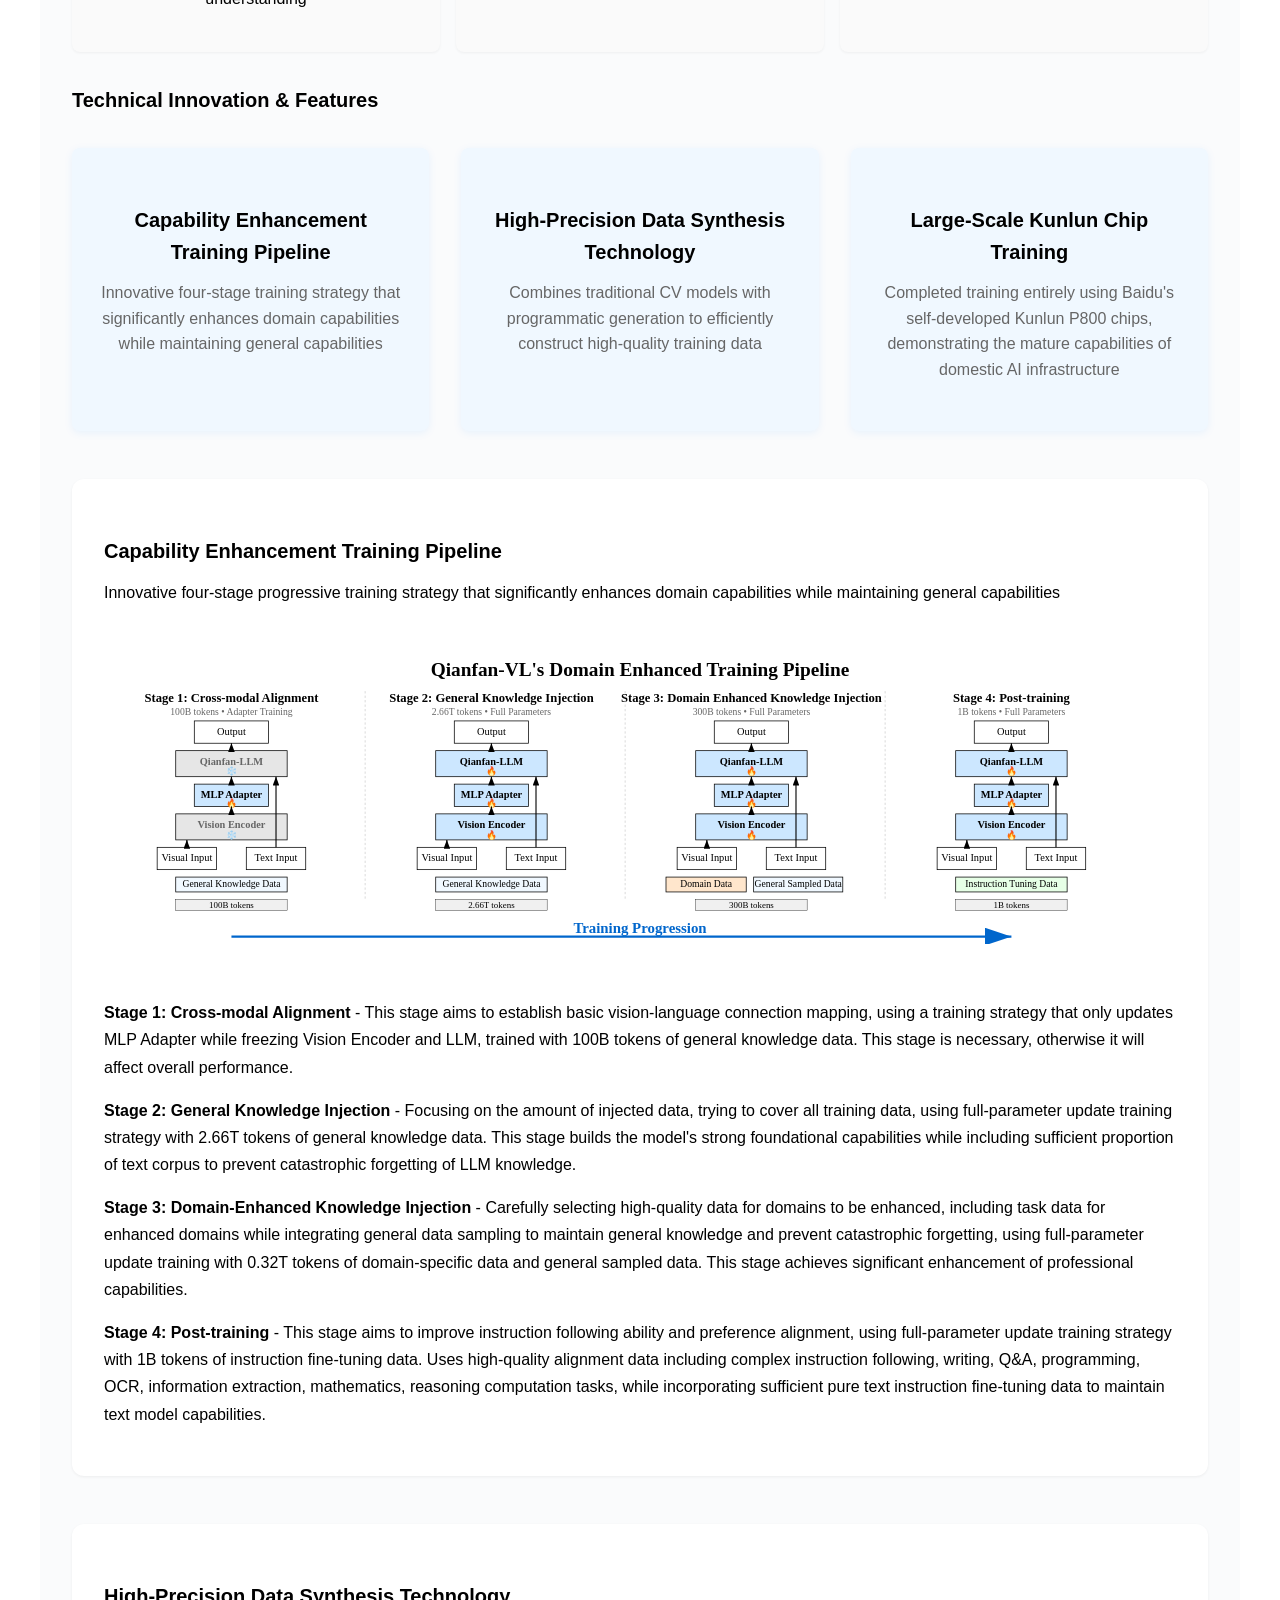
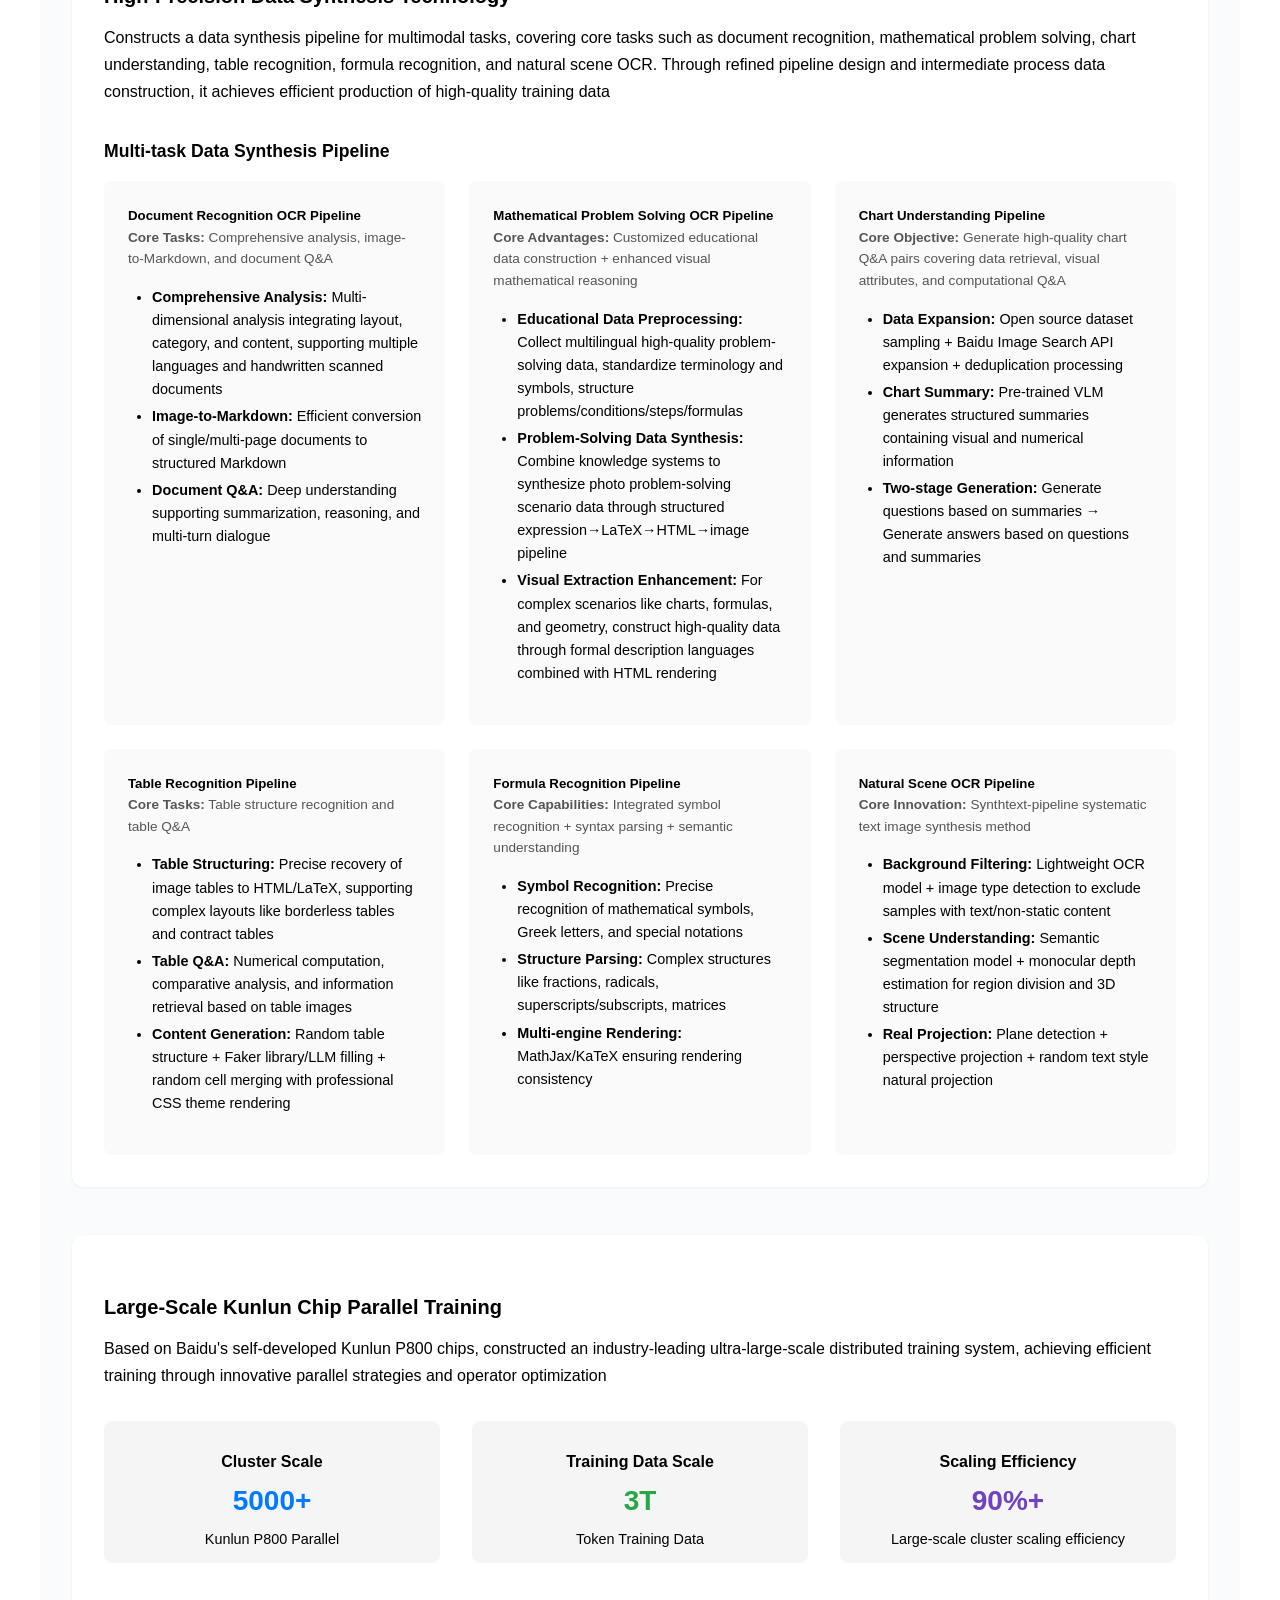
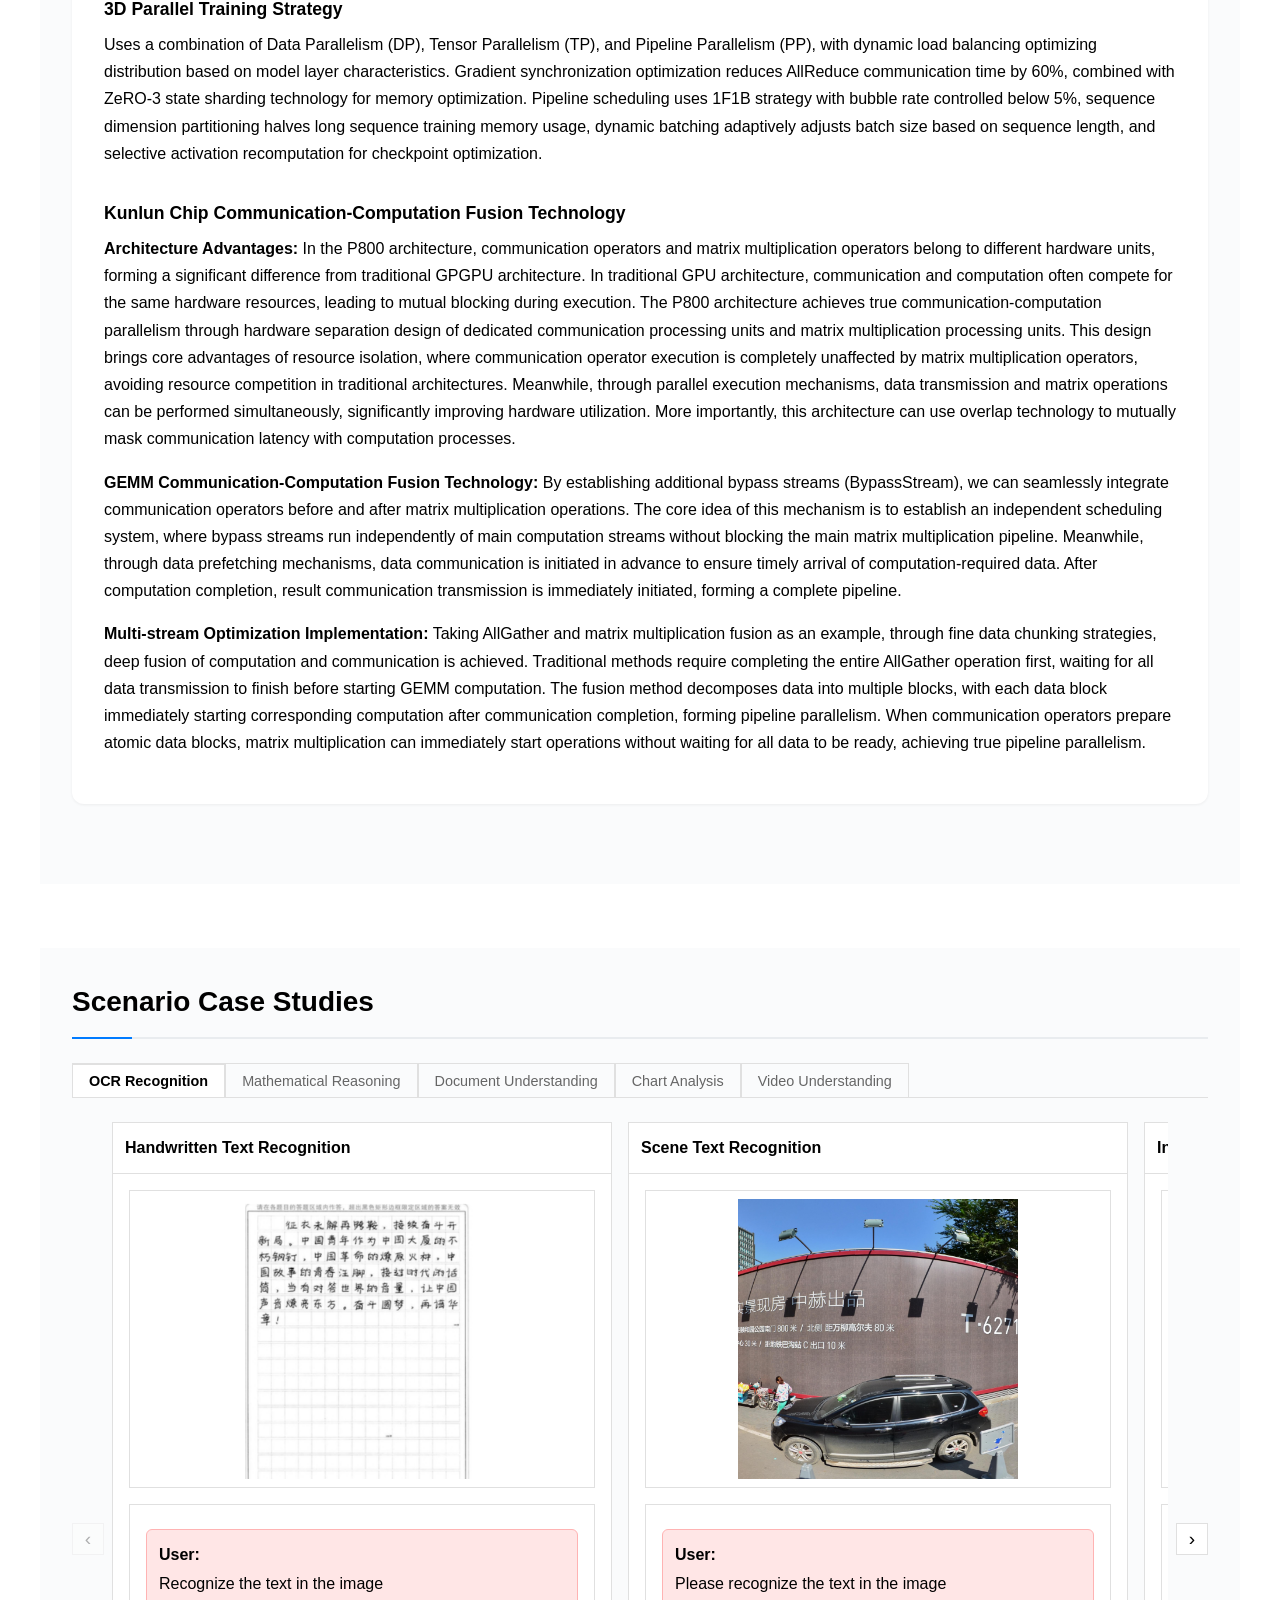
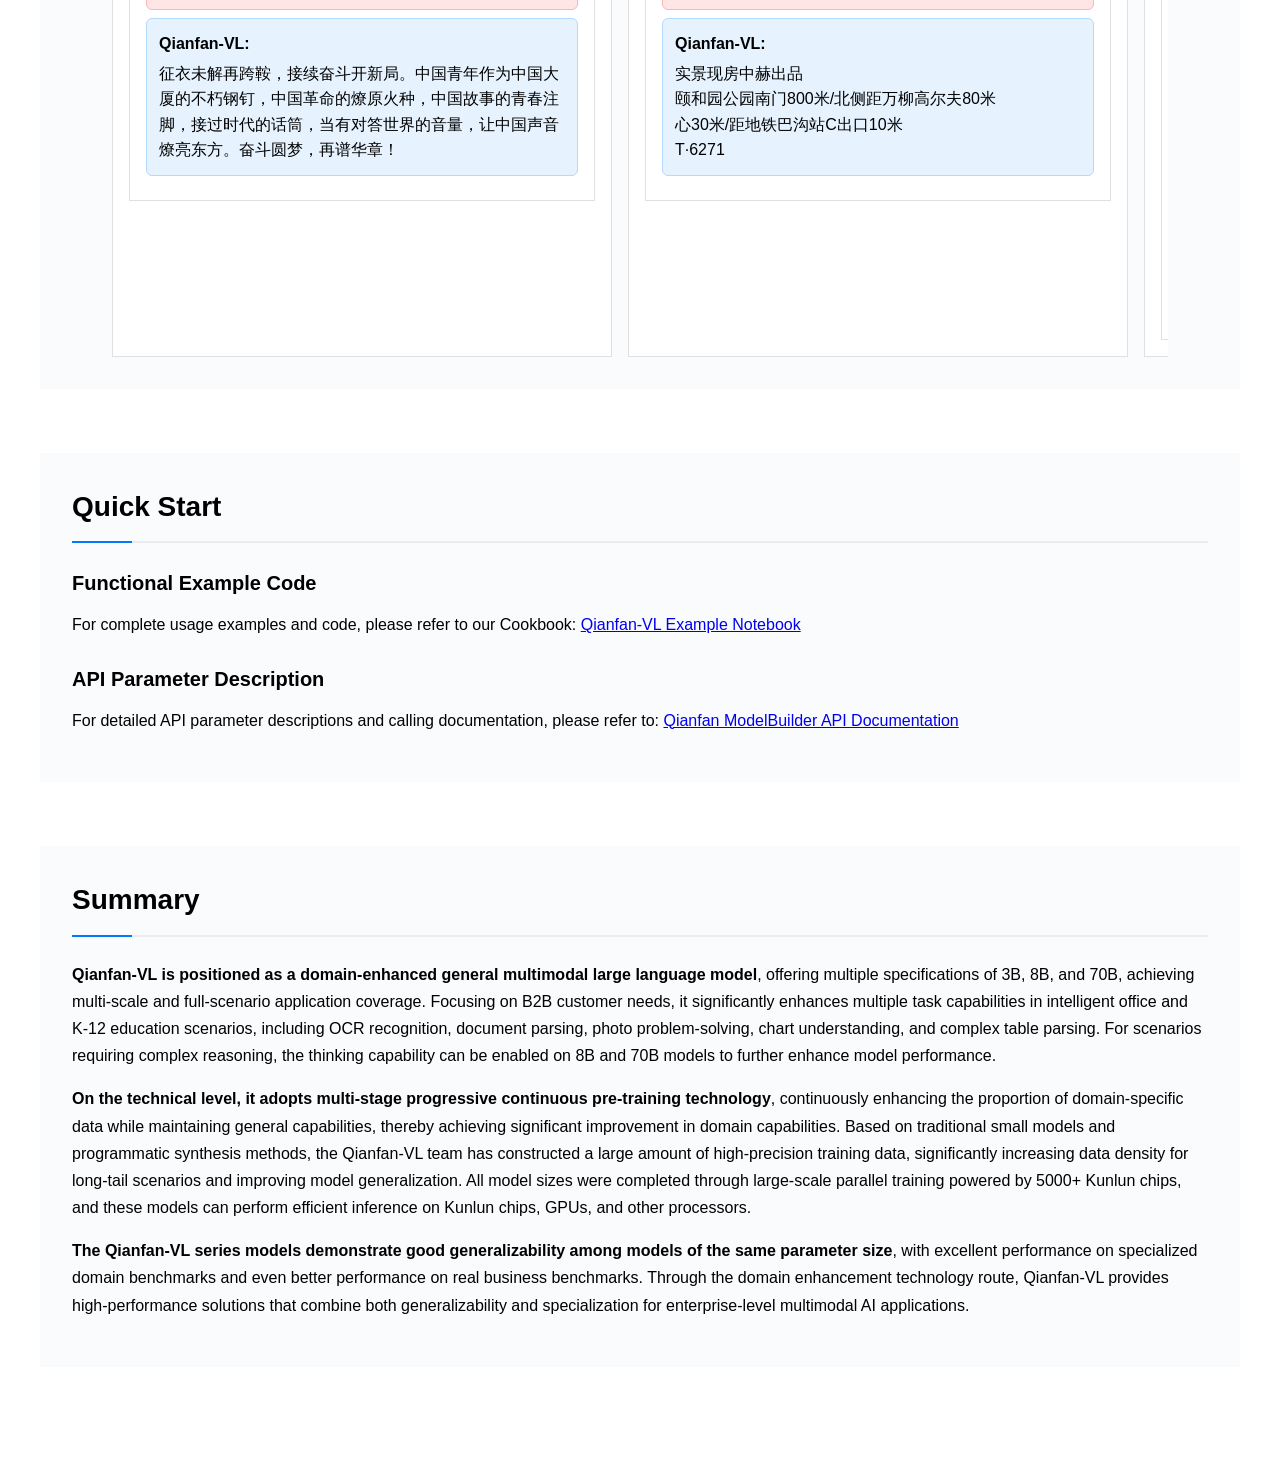
==== commit 54d04e31: "Modify details" ====
--- a/docs/index_en.html
+++ b/docs/index_en.html
@@ -354,8 +354,8 @@
                                             <th>Qianfan-VL-3B</th>
                                             <th>Qianfan-VL-8B</th>
                                             <th>Qianfan-VL-70B</th>
-                                            <th>Intern3-VL-8B</th>
-                                            <th>Intern3-VL-78B</th>
+                                            <th>InternVL3-8B</th>
+                                            <th>InternVL3-78B</th>
                                             <th>Qwen2.5-VL-7B</th>
                                             <th>Qwen2.5-VL-72B</th>
                                         </tr>
@@ -569,8 +569,8 @@
                                             <th>Qianfan-VL-8B</th>
                                             <th>Qianfan-VL-70B</th>
                                             <th>Qwen2.5-VL-3B</th>
-                                            <th>Intern3-VL-8B</th>
-                                            <th>Intern3-VL-78B</th>
+                                            <th>InternVL3-8B</th>
+                                            <th>InternVL3-78B</th>
                                             <th>Qwen2.5-VL-7B</th>
                                             <th>Qwen2.5-VL-72B</th>
                                         </tr>
@@ -688,8 +688,8 @@
                                                 <th>Benchmark</th>
                                                 <th>Qianfan-VL-8B</th>
                                                 <th>Qianfan-VL-70B</th>
-                                                <th>Intern3-VL-8B</th>
-                                                <th>Intern3-VL-78B</th>
+                                                <th>InternVL3-8B</th>
+                                                <th>InternVL3-78B</th>
                                                 <th>Qwen2.5-VL-7B</th>
                                                 <th>Qwen2.5-VL-72B</th>
                                             </tr>
